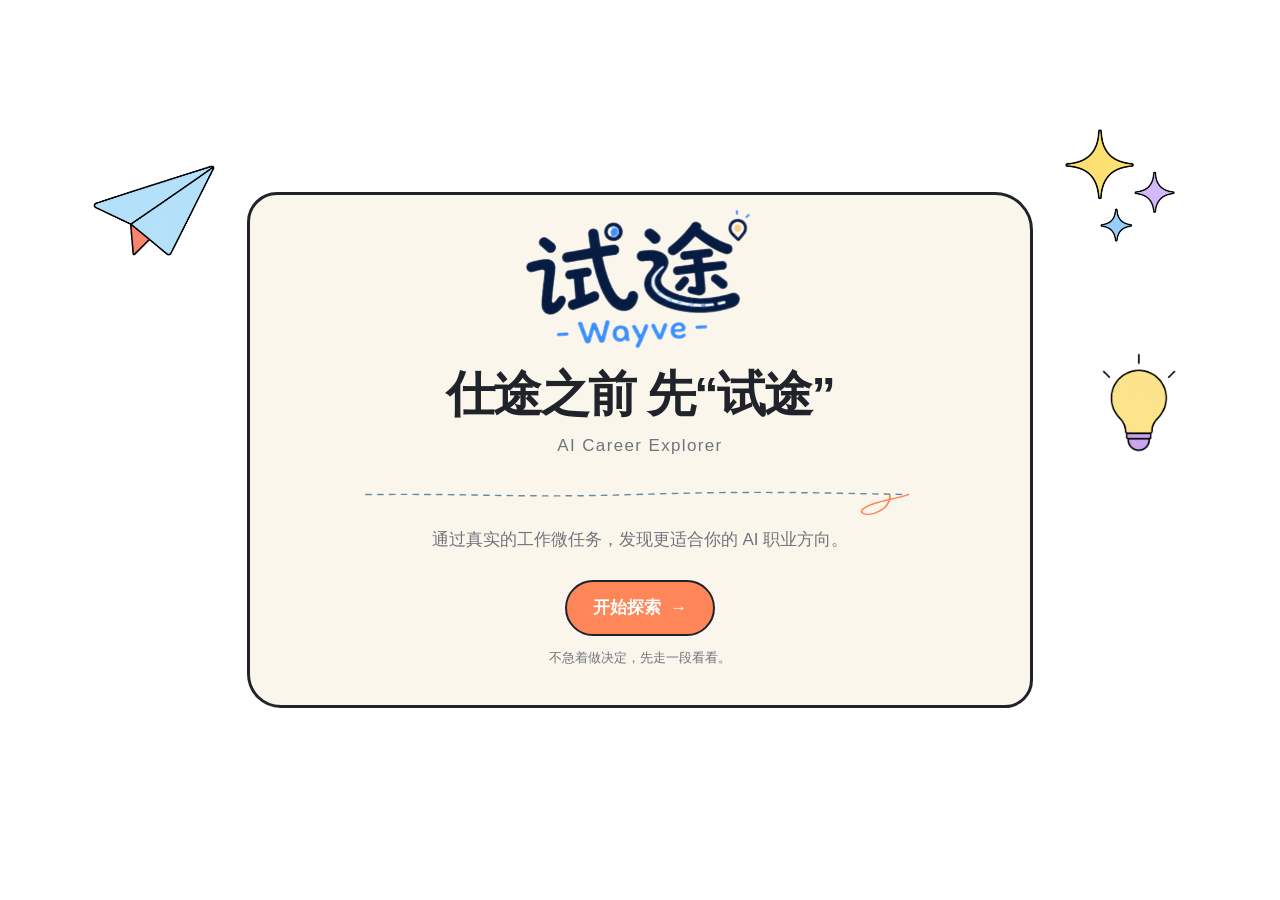
==== front/index.html @ 1517b230 "fix(front): lock homepage hero line structure" ====
<!doctype html>
<html lang="zh-CN">
<head>
  <meta charset="utf-8" />
  <meta name="viewport" content="width=device-width, initial-scale=1" />
  <title>AI 职业方向探索</title>
  <link rel="stylesheet" href="css/styles.css?v=growth-fix2" />
</head>
<body>
  <main class="shell">
    <section class="intro intro-wayve" id="intro" aria-label="开场动画">
      <div class="intro-wayve-plane" aria-hidden="true"><img src="assets/intro-plane-cutout.png" alt="" /></div>
      <div class="intro-wayve-sparkles" aria-hidden="true"><img src="assets/intro-sparkles-cutout.png" alt="" /></div>
      <div class="intro-wayve-bulb" aria-hidden="true"><img src="assets/intro-bulb-cutout.png" alt="" /></div>
      <div class="intro-wayve-inner">
        <div class="intro-wayve-badge"><img src="assets/wayve-logo.png" alt="试途 Wayve" /></div><h1>仕途之前 先“试途”</h1><p class="intro-wayve-en">AI Career Explorer</p>
        <div class="intro-wayve-path" aria-hidden="true"><svg viewBox="0 0 760 90" preserveAspectRatio="none"><path class="intro-wayve-main-path" d="M8 46C170 44 215 52 370 46S590 42 744 46"/><path class="intro-wayve-tail-path" d="M744 46c-24 10-44 11-58 22-12 8-2 16 13 10 16-7 21-21 20-31"/></svg></div>
        <p class="intro-wayve-sub">通过真实的工作微任务，发现更适合你的 AI 职业方向。</p>
        <div class="intro-wayve-actions"><button id="introEnterBtn" type="button">开始探索&nbsp;&nbsp;→</button><p>不急着做决定，先走一段看看。</p></div>
      </div>
      <div class="intro-wayve-route" aria-hidden="true"><svg viewBox="0 0 1600 900" preserveAspectRatio="none"><path d="M800 500c130 0 280-30 310-110 30-80-70-130-195-95-155 40-235 160-295 305-60 150-200 250-380 230"/></svg></div>
    </section>
    <nav class="nav" aria-label="主导航"><button class="brand" data-nav="home" type="button" aria-label="返回首页"><img src="assets/report/brand.png" alt="试途" /></button><div class="links"><button class="active" data-nav="home" type="button">首页</button><button data-nav="roles" type="button">探索</button><button data-nav="growth" type="button">轨迹</button></div><button class="profile-trigger" id="profileBtn" type="button" aria-label="打开个人中心"><img src="assets/profile-avatar.jpg" alt="小途头像" /><span>小途</span></button></nav>

    <section class="screen active" id="home">
      <section class="home-panel warmup-panel" aria-label="职业探索暖场">
        <div class="reference-hero-html">
          <svg class="hero-plane" viewBox="0 0 220 156" aria-hidden="true">
            <path d="M26 119C55 119 37 75 81 77s20-45 62-32" fill="none" stroke="currentColor" stroke-width="2.4" stroke-dasharray="6 8" stroke-linecap="round"/>
            <path d="M130 26 204 5l-45 62-20-27-27-14Z" fill="#b8e2fb" stroke="currentColor" stroke-width="3" stroke-linejoin="round"/>
            <path d="m139 40 20 27 5-39" fill="none" stroke="currentColor" stroke-width="2.4"/>
          </svg>
          <svg class="hero-sparkles" viewBox="0 0 160 120" aria-hidden="true">
            <path d="M42 4c3 22 10 29 32 32-22 3-29 10-32 32-3-22-10-29-32-32 22-3 29-10 32-32Z" fill="#ffd75c" stroke="currentColor" stroke-width="3"/>
            <path d="M111 53c2 14 7 19 21 21-14 2-19 7-21 21-2-14-7-19-21-21 14-2 19-7 21-21Z" fill="#cbb4ff" stroke="currentColor" stroke-width="3"/>
          </svg>
          <div class="hero-doodle cloud-one" aria-hidden="true"></div>
          <div class="hero-doodle cloud-two" aria-hidden="true"></div>

          <div class="landing-head">
            <span class="landing-kicker"><i></i> 用小任务，试一试可能性</span>
            <h1>你最近<br />也在重新思考自己的<span>职业方向</span>吗？</h1>
            <p>有时候我们缺少的不是更多岗位名称，而是一次真正接近工作的体验。</p>
            <button class="landing-cta" data-go="profile1" type="button">开始探索 <b>→</b></button>
            <small>先做几个真实任务，再看哪条路更适合你。</small>
          </div>

          <button class="landing-scroll-cue" id="homeScrollCue" type="button" aria-label="向下浏览下一屏">↓</button>

          <div class="landing-path path-left" aria-hidden="true"></div>
          <div class="landing-path path-right" aria-hidden="true"></div>
          <div class="career-tag tag-a"><i></i> 正在找工作</div>
          <div class="career-tag tag-b"><i></i> 想进入 AI 行业</div>
          <div class="career-tag tag-c"><i></i> 考虑转行，但还没有方向</div>
          <div class="career-tag tag-d"><i></i> 担心自己的技能不够</div>
          <div class="career-tag tag-e"><i></i> 想先真实体验一下工作</div>

          <div class="career-scene" aria-label="职业探索插画">
            <div class="scene-person person-left"><span class="person-head"></span><span class="person-body"></span><span class="person-laptop"></span></div>
            <div class="scene-person person-center"><span class="person-head"></span><span class="person-body"></span><span class="person-paper"></span></div>
            <div class="scene-bot"><span>●</span><i></i><b></b></div>
            <div class="mini-bulb"><i></i><b></b><em></em></div>
            <div class="scene-plant plant-left"><i></i><i></i><i></i></div>
            <div class="scene-plant plant-right"><i></i><i></i><i></i></div>
          </div>
        </div>
      </section>
      <section class="home-panel home-entry-panel" id="homeEntry" aria-label="职业探索入口">
        <div class="hero"><h1>开始探索 AI 时代的职业可能性</h1><p class="subtitle">通过真实的工作微任务，发现更适合你的 AI 职业方向。</p><div class="entry-grid"><article class="card entry-card"><h2>AI 推荐适合你的岗位</h2><p>基于你的背景和兴趣，智能推荐值得优先体验的岗位。</p><button class="btn" data-go="profile1" type="button">获取职位推荐</button></article><article class="card entry-card"><h2>我想自己选择岗位体验</h2><p>从热门 AI 岗位中自由选择，开始任务体验。</p><button class="btn" data-go="roles" type="button">直接体验岗位</button></article></div></div>
      </section>
    </section>

    <section class="screen" id="profile1"><div class="page-top"><button class="back" data-go="home" type="button">← 返回</button><div class="steps">第 1 步 / 共 3 步 <i class="dot on"></i><i class="dot"></i><i class="dot"></i></div></div><div class="form"><h1>告诉我们一点你的背景</h1><p class="subtitle">这些信息将帮助我们更好地为你推荐岗位。</p><div class="field"><label for="profileStatus">当前状态</label><select id="profileStatus"><option value="">请选择</option><option>在校本科生</option><option>在校硕士 / 博士生</option><option>应届毕业生</option><option>工作 1–3 年</option><option>转行中</option></select></div><div class="field"><label for="profileBackground">专业 / 工作背景</label><textarea id="profileBackground" placeholder="简单介绍一下你的专业、工作或转行背景"></textarea></div><div class="form-actions"><button class="btn" data-go="profile2" type="button">下一步</button></div></div></section>
    <section class="screen" id="profile2"><div class="page-top"><button class="back" data-go="profile1" type="button">← 返回</button><div class="steps">第 2 步 / 共 3 步 <i class="dot on"></i><i class="dot on"></i><i class="dot"></i></div></div><div class="form"><h1>你做过哪些事情？</h1><p class="subtitle">选择你积累过的经历，并补充一些说明。</p><div class="field"><span class="field-label">相关经历（可多选）</span><div class="chips selectable" id="experienceChips"><button class="chip" type="button">产品项目</button><button class="chip" type="button">用户研究</button><button class="chip" type="button">设计</button><button class="chip" type="button">内容运营</button><button class="chip" type="button">数据分析</button><button class="chip" type="button">技术开发</button><button class="chip" type="button">市场推广</button><button class="chip" type="button">客户沟通</button></div></div><div class="field"><label for="profileSkills">已掌握技能 / 工具</label><input id="profileSkills" placeholder="例如：Figma、Python、Prompt、用户访谈、Notion" /></div><div class="field"><label for="profileStory">代表性经历（选填）</label><textarea id="profileStory" placeholder="请简单描述这段经历中的角色、目标、你做了什么、有什么成果"></textarea></div><div class="form-actions"><button class="btn" data-go="profile3" type="button">下一步</button></div></div></section>
    <section class="screen" id="profile3"><div class="page-top"><button class="back" data-go="profile2" type="button">← 返回</button><div class="steps">第 3 步 / 共 3 步 <i class="dot on"></i><i class="dot on"></i><i class="dot on"></i></div></div><div class="form"><h1>什么样的工作更吸引你？</h1><p class="subtitle">你的偏好将帮助我们判断推荐的初始方向。</p><div class="field"><span class="field-label">感兴趣的工作内容（可多选）</span><div class="chips selectable" id="interestChips"><button class="chip" type="button">产品设计</button><button class="chip" type="button">用户研究</button><button class="chip" type="button">数据分析</button><button class="chip" type="button">需求分析</button><button class="chip" type="button">项目管理</button><button class="chip" type="button">客户沟通</button><button class="chip" type="button">内容策划</button><button class="chip" type="button">运营增长</button></div></div><div class="field"><span class="field-label">工作偏好（可多选）</span><div class="chips selectable" id="workStyleChips"><button class="chip" type="button">独立思考</button><button class="chip" type="button">团队协作</button><button class="chip" type="button">高频沟通</button><button class="chip" type="button">深度分析</button><button class="chip" type="button">创意发散</button><button class="chip" type="button">落地执行</button></div></div><div class="field"><label for="profileGoal">当前最想解决的职业问题是什么？</label><textarea id="profileGoal" placeholder="例如：我想进入 AI 行业，但不知道自己更适合哪个岗位"></textarea></div><div class="form-actions"><button class="btn" id="submitProfileBtn" type="button">生成我的推荐</button></div></div></section>
    <section class="screen" id="analyze1"><div class="loading"><div class="loading-icon">✦</div><h1>AI 正在整理你的体验信息</h1><p class="subtitle">正在整理值得优先体验的工作方向</p><div class="bar"><span id="analyze1Bar" style="width:0"></span></div><b id="analyze1Pct">0%</b><div class="loading-list"><div class="done">理解你的背景与经历</div><div class="done">分析你的兴趣与偏好</div><div id="analyze1Step3">○ 整理优先体验方向</div></div><button class="btn" id="viewRecommendBtn" style="margin:32px auto 0" type="button" disabled>正在生成结果…</button></div></section>

    <section class="screen" id="recommend"><h1>根据你的背景，整理优先体验方向</h1><p class="subtitle">三条值得优先验证的 AI 工作方向，也可以继续查看其他岗位。</p><div class="recommendations" id="recommendList"></div><button class="center-link" data-action="view-all-roles" type="button">查看其他岗位 →</button></section>
    <section class="screen" id="roles"><div class="roles-heading"><button class="back recommendation-back" id="recommendationBack" data-action="back-to-recommend" type="button" hidden>← 返回我的推荐</button><h1>选择你想体验的岗位</h1><p class="subtitle">五种 AI 职业路径，选择一张卡片开始真实工作微任务。</p></div><div class="roles" id="rolesList"></div></section>

    <section class="screen" id="previewNotice"><div class="form" style="max-width:640px;margin:80px auto 0;text-align:center"><h1 id="previewJobName">岗位预览</h1><p class="subtitle" id="previewJobDesc"></p><p style="margin:24px 0">该岗位微任务仍在完善中，可先浏览岗位介绍或体验已开放岗位。</p><div class="report-actions"><button class="btn ghost" data-go="roles" type="button">返回岗位列表</button></div></div></section>

    <section class="screen" id="choice"><div class="task-top"><div><h3 class="task-job-title">AI产品 · 微任务体验</h3><p class="subtitle">任务 1 / 5 · 选择题</p></div><div class="task-progress">25%<div class="bar"><span style="width:25%"></span></div></div></div><div class="question"><div class="question-dropdown question-dropdown--chat"><div class="question-dropdown__head"><span class="question-dropdown__meta">Mia｜产品负责人  09:30</span><span class="question-dropdown__hint">下滑查看更多</span></div><div class="question-dropdown__body" tabindex="0"><div class="scenario"><b>情境说明</b><br>你正在负责一款 AI 办公产品，近期团队收到了多条用户反馈，请根据这些信息做出判断。</div><h2>基于以上信息，你认为当前最值得优先解决的问题是什么？</h2></div></div><div class="options single-select"><button class="option" type="button">A. 新用户注册流程复杂</button><button class="option" type="button">B. AI 回答不准确</button><button class="option" type="button">C. 文件导入功能不稳定</button><button class="option" type="button">D. 页面加载速度较慢</button></div><p class="question-validation" aria-live="polite"></p><div class="question-nav"><button class="question-arrow" data-qnav="prev" type="button" disabled aria-label="上一题"></button><button class="question-arrow" data-qnav="next" type="button" aria-label="下一题"></button></div></div></section>
    <section class="screen" id="ranking"><div class="task-top"><div><h3 class="task-job-title">AI产品 · 微任务体验</h3><p class="subtitle">任务 2 / 5 · 排序题</p></div><div class="task-progress">50%<div class="bar"><span style="width:50%"></span></div></div></div><div class="question"><div class="question-dropdown"><div class="question-dropdown__head"><span class="question-dropdown__meta">题目说明</span><span class="question-dropdown__hint">下滑查看更多</span></div><div class="question-dropdown__body" tabindex="0"><h2>请按照你认为的优先级重新排序</h2><p class="subtitle">请将卡片拖动到合适的位置，最优先处理的问题放在最上方。</p></div></div><div class="ranking" id="rankingList"><div class="sort-item" draggable="true"><span class="handle">⠿</span><span>用户无法完成注册</span></div><div class="sort-item" draggable="true"><span class="handle">⠿</span><span>AI 回答不准确</span></div><div class="sort-item" draggable="true"><span class="handle">⠿</span><span>文件导入失败率高</span></div><div class="sort-item" draggable="true"><span class="handle">⠿</span><span>页面加载时间过长</span></div></div><p class="drag-tip">⠿ 按住卡片并上下拖动以调整优先级</p><p class="question-validation" aria-live="polite"></p><div class="question-nav"><button class="question-arrow" data-qnav="prev" type="button" aria-label="上一题"></button><button class="question-arrow" data-qnav="next" type="button" aria-label="下一题"></button></div></div></section>
    <section class="screen" id="category"><div class="task-top"><div><h3 class="task-job-title">AI产品 · 微任务体验</h3><p class="subtitle">任务 3 / 5 · 连线匹配题</p></div><div class="task-progress">75%<div class="bar"><span style="width:75%"></span></div></div></div><div class="question"><div class="question-dropdown"><div class="question-dropdown__head"><span class="question-dropdown__meta">题目说明</span><span class="question-dropdown__hint">下滑查看更多</span></div><div class="question-dropdown__body" tabindex="0"><h2>请将以下用户反馈与对应的问题类别连线</h2><p class="subtitle">先点击左侧一条反馈，再点击右侧最匹配的类别。</p></div></div><div class="matching-board" id="matchingBoard"><svg class="match-lines" id="matchLines" aria-hidden="true"></svg><div class="match-column"><h3>用户反馈</h3><button class="match-item source" type="button" data-source="导入文件"><span>不知道如何导入文件</span></button><button class="match-item source" type="button" data-source="速度"><span>感觉输出结果偏慢</span></button><button class="match-item source" type="button" data-source="准确性"><span>AI 回答有时不准确</span></button><button class="match-item source" type="button" data-source="限制"><span>上传文件大小有限制</span></button><button class="match-item source" type="button" data-source="建议"><span>希望增加自动总结</span></button><button class="match-item source" type="button" data-source="记录"><span>打不开聊天记录</span></button></div><div class="match-column"><h3>问题类别</h3><button class="match-item target" type="button" data-target="功能问题">功能问题</button><button class="match-item target" type="button" data-target="体验问题">体验问题</button><button class="match-item target" type="button" data-target="新需求 / 建议">新需求 / 建议</button></div></div><p class="match-tip">已连线的反馈可再次点击，重新选择匹配类别。</p><p class="question-validation" aria-live="polite"></p><div class="question-nav"><button class="question-arrow" data-qnav="prev" type="button" aria-label="上一题"></button><button class="question-arrow" data-qnav="next" type="button" aria-label="下一题"></button></div></div></section>
    <section class="screen" id="evidence"><div class="task-top"><div><h3 class="task-job-title">AI产品 · 微任务体验</h3><p class="subtitle">任务 4 / 5 · 信息分析题</p></div><div class="task-progress">100%<div class="bar"><span style="width:100%"></span></div></div></div><div class="question"><div class="question-dropdown"><div class="question-dropdown__head"><span class="question-dropdown__meta">阅读材料</span><span class="question-dropdown__hint">下滑查看更多</span></div><div class="question-dropdown__body" tabindex="0"><h2>请阅读以下用户访谈记录，选择你认为最值得关注的 3 条信息。</h2><article class="material"><b>访谈记录（节选）</b><ul><li>用户 A：我第一次打开产品时，不知道文件应该从哪里导入……</li><li>用户 B：AI 回答有时很慢，而且我已经上传了文档，它还是继续问我问题……</li><li>用户 C：我最想要的是能够记住历史聊天记录……</li><li>用户 D：整体体验不错，但我比较在意稳定性……</li></ul></article></div></div><div class="evidence-grid"><div><label class="check-option"><input type="checkbox" /> 用户不知道如何导入文件</label><label class="check-option"><input type="checkbox" /> AI 回答有时不准确</label><label class="check-option"><input type="checkbox" /> 用户希望历史记录可被保存</label><label class="check-option"><input type="checkbox" /> 页面加载速度较慢</label><label class="check-option"><input type="checkbox" /> 历史记录不容易找到</label></div></div><p class="question-validation" aria-live="polite"></p><div class="question-nav"><button class="question-arrow" data-qnav="prev" type="button" aria-label="上一题"></button><button class="question-arrow" data-qnav="next" type="button" aria-label="下一题"></button></div></div></section>
    <section class="screen" id="open"><div class="task-top"><div><h3 class="task-job-title">AI产品 · 微任务体验</h3><p class="subtitle">最后一步 · 补充你的思考</p></div><div class="task-progress">100%<div class="bar"><span style="width:100%"></span></div></div></div><div class="question"><div class="question-dropdown"><div class="question-dropdown__head"><span class="question-dropdown__meta">开放题</span><span class="question-dropdown__hint">下滑查看更多</span></div><div class="question-dropdown__body" tabindex="0"><h2>如果你是产品经理，接下来你会采取什么行动？</h2><p class="subtitle">请用 1–3 句话说明你的想法。可以从验证问题、制定方案、优先级调整等角度思考。</p></div></div><textarea id="openAnswer" placeholder="输入你的回答……" maxlength="500"></textarea><p class="question-validation" aria-live="polite"></p><div class="question-nav"><button class="question-arrow" data-qnav="prev" type="button" aria-label="上一题"></button><button class="question-arrow" data-qnav="next" type="button" aria-label="完成并查看报告"></button></div></div></section>
    <section class="screen" id="analyze2"><div class="loading"><div class="loading-icon">✦</div><h1>AI 正在分析你的任务表现</h1><p class="subtitle">正在基于你的回答，评估岗位匹配与能力表现。</p><div class="bar"><span id="analyze2Bar" style="width:0"></span></div><b id="analyze2Pct">0%</b><div class="loading-list"><div class="done">理解你的题目内容</div><div class="done">评估你的判断方式</div><div id="analyze2Step3">○ 生成个性化反馈报告</div></div><button class="btn" id="viewReportBtn" style="margin:32px auto 0" type="button" disabled>正在生成报告…</button></div></section>
    <section class="screen" id="report"><div class="report"><div class="report-header"><div><button class="back" data-go="growth" type="button">← 返回</button><h1 id="reportJobTitle">AI产品 · 职业体验报告</h1></div><button class="btn ghost" type="button">导出报告</button></div><article class="summary"><div class="score">本轮观察摘要<small>基于本次体验</small></div><div><h2>你在用户理解和问题拆解方面表现较突出</h2><p class="subtitle" id="reportSummary">本次 AI 产品情境题中，你在用户理解与问题拆解相关判断上表现较突出；优先级与取舍仍值得通过更多情境继续验证。</p></div></article><div class="report-grid"><section class="section"><h3>六维工作判断观察</h3><div class="radar-wrap"><div class="radar"><svg viewBox="0 0 260 245" aria-label="叠加双雷达图"><g fill="none" stroke="#aaa" stroke-width="1"><polygon points="130,18 235,93 195,215 65,215 25,93"/><polygon points="130,51 202,103 177,186 83,186 58,103"/><polygon points="130,84 170,113 159,157 101,157 90,113"/><line x1="130" y1="18" x2="130" y2="215"/><line x1="25" y1="93" x2="195" y2="215"/><line x1="235" y1="93" x2="65" y2="215"/></g><polygon points="130,30 220,97 180,204 70,204 37,98" fill="rgba(30,30,30,.12)" stroke="#1e1e1e" stroke-width="3"/><polygon points="130,56 190,112 164,177 86,184 70,112" fill="rgba(130,130,130,.18)" stroke="#777" stroke-width="3"/><g font-size="11" fill="#222"><text x="104" y="12">问题拆解</text><text x="215" y="91">用户理解</text><text x="180" y="231">证据判断</text><text x="15" y="231">优先级决策</text><text x="-2" y="91">沟通表达</text></g></svg></div><div class="legend"><span><i></i>岗位要求</span><span><i class="mine"></i>我的情况</span><p>我的情况由个人信息 + 任务表现综合生成</p></div></div></section><section class="section"><h3>你的优势</h3><div class="insight"><b>用户理解较强</b><br>你能从任务中准确识别出用户真正遇到的问题。</div><div class="insight"><b>沟通表达较清晰</b><br>你的回答结构较明确，能够解释判断依据。</div><h3 style="margin-top:22px">值得加强</h3><div class="insight"><b>优先级决策</b><br>在资源有限时的取舍逻辑仍可加强。</div><div class="insight"><b>证据判断</b><br>建议练习基于信息证据做决策。</div></section></div><div class="report-grid"><section class="section"><h3>AI 判断依据</h3><ul class="basis" id="reportBasis"><li>你在排序题中优先选择了解决高频核心问题。</li><li>你能从访谈记录中提取关键用户痛点。</li><li>你的开放回答体现出一定的产品思路，但缺少更明确的优先级标准。</li></ul></section><section class="section"><h3>下一步建议</h3><p id="reportNextStep"><b>继续探索：</b>继续体验其他 AI 岗位，比较你在不同岗位中的表现差异。</p></section></div><div class="report-actions"><button class="btn ghost" data-go="roles" type="button">体验其他岗位</button><button class="btn" data-go="growth" type="button">查看成长轨迹</button></div></div></section>
    <section class="screen" id="growth">
      <article class="growth-page" aria-label="我的职业探索轨迹">
        <header class="growth-hero">
          <div class="growth-title-row">
            <img class="growth-sparkle growth-sparkle--left" src="assets/growth/sparkle-left.svg" alt="" width="24" height="24" />
            <h1>我的职业探索轨迹</h1>
            <img class="growth-sparkle growth-sparkle--right" src="assets/growth/sparkle-right.svg" alt="" width="24" height="24" />
          </div>
          <p class="growth-subtitle">每一步探索，都是通往理想职业的成长印记</p>
        </header>

        <div class="growth-roadmap">
          <div class="growth-roadmap-inner">
            <div class="growth-path" aria-hidden="true">
              <img src="assets/growth/line-primary.png" alt="" />
              <img class="growth-path-secondary" src="assets/growth/line-secondary.png" alt="" />
            </div>

            <article class="growth-milestone">
              <div class="growth-sketch growth-sketch--start">
                <img src="assets/growth/sketch-start.png" alt="起点站插画：背包与指南针" />
              </div>
              <div class="growth-pin"><img src="assets/growth/pin-purple.svg" alt="" width="32" height="32" /></div>
              <div class="growth-card">
                <div class="growth-card-head">
                  <span class="growth-card-icon growth-card-icon--gray"><img src="assets/growth/icon-flag.svg" alt="" width="20" height="20" /></span>
                  <span class="growth-badge growth-badge--gray">初登仕途</span>
                </div>
                <p class="growth-card-meta">2020.09.01 · 起点站</p>
                <h3 class="growth-card-title">清华大学</h3>
                <p class="growth-card-desc">进入清华大学美术学院，开始探索艺术与技术间的融合</p>
              </div>
            </article>

            <article class="growth-milestone">
              <div class="growth-sketch growth-sketch--station1">
                <img src="assets/growth/sketch-station1.png" alt="第一站插画：绘图桌" />
              </div>
              <div class="growth-pin"><img src="assets/growth/pin-green.svg" alt="" width="32" height="32" /></div>
              <div class="growth-card">
                <div class="growth-card-head">
                  <span class="growth-card-icon growth-card-icon--green"><img src="assets/growth/icon-clipboard.svg" alt="" width="20" height="20" /></span>
                  <span class="growth-badge growth-badge--green">本轮体验已完成</span>
                </div>
                <p class="growth-card-meta">第一站 · 已完成</p>
                <h3 class="growth-card-title">AI 产品经理</h3>
                <p class="growth-card-desc">挑战用户需求模型拆解微任务，展现逻辑与产品思维</p>
              </div>
            </article>

            <article class="growth-milestone">
              <div class="growth-sketch growth-sketch--station2">
                <img src="assets/growth/sketch-station2.png" alt="第二站插画：笔记本与咖啡" />
              </div>
              <div class="growth-pin"><img src="assets/growth/pin-yellow.svg" alt="" width="32" height="32" /></div>
              <div class="growth-card">
                <div class="growth-card-head">
                  <span class="growth-card-icon growth-card-icon--yellow"><img src="assets/growth/icon-trending.svg" alt="" width="20" height="20" /></span>
                  <span class="growth-badge growth-badge--yellow">值得继续探索</span>
                </div>
                <p class="growth-card-meta">第二站 · 已完成</p>
                <h3 class="growth-card-title">AI 产品运营</h3>
                <p class="growth-card-desc">分析裂变传播与数据流失微任务，掌握精细化用户策略</p>
              </div>
            </article>

            <article class="growth-milestone">
              <div class="growth-sketch growth-sketch--station3">
                <img src="assets/growth/sketch-station3.png" alt="第三站插画：笔记本电脑" />
              </div>
              <div class="growth-pin"><img src="assets/growth/pin-blue.svg" alt="" width="32" height="32" /></div>
              <div class="growth-card">
                <div class="growth-card-head">
                  <span class="growth-card-icon growth-card-icon--blue"><img src="assets/growth/icon-compass.svg" alt="" width="20" height="20" /></span>
                  <span class="growth-badge growth-badge--blue">继续探索</span>
                </div>
                <p class="growth-card-meta">第三站 · 现在</p>
                <h3 class="growth-card-title">未来规划中</h3>
                <p class="growth-card-desc">发现兴趣锚点，锁定 AI 时代最适合你的独创职业方向</p>
              </div>
            </article>
          </div>
        </div>

        <section class="growth-records">
          <h2>AI 岗位探索记录</h2>
          <p class="growth-records-sub">把好奇心变成下一步行动</p>
          <div class="growth-record-grid" id="growthList"></div>
        </section>
      </article>
    </section>

    <div class="drawer-shade" id="drawerShade"></div><aside class="drawer" id="drawer"><div class="drawer-head"><b>我的</b><button class="close" id="drawerClose" type="button">×</button></div><div class="avatar"><img src="assets/profile-avatar.jpg" alt="小途头像" /></div><h2 style="margin-bottom:2px">探索者</h2><p class="profile-id" id="drawerSessionId">会话加载中…</p><ul class="drawer-menu"><li data-go="roles">我的岗位</li><li data-go="growth">我的报告</li><li>我的收藏</li><li>设置</li><li>帮助与反馈</li><li class="logout">退出登录</li></ul></aside>
  </main>
  <script src="js/app.js?v=growth-fix2"></script>
</body>
</html>
---- front/css/styles.css ----
:root { --ink:#1e1e1e; --muted:#6d6d6d; --line:#bbb; --soft:#f1f1f1; --paper:#fff; --shade:#dedede; }
    * { box-sizing:border-box; }
    html,body { width:100%; height:100%; min-height:100dvh; overflow:hidden; overscroll-behavior:none; }
    body { margin:0; background:#fff; color:var(--ink); font:14px/1.5 Arial,"PingFang SC","Microsoft YaHei",sans-serif; }
    button,input,textarea,select { font:inherit; }
    button { cursor:pointer; color:var(--ink); }
    .shell { width:100vw; height:100vh; height:100dvh; min-height:0; margin:0; background:var(--paper); border:0; position:relative; overflow:hidden; }
    .intro { position:absolute; z-index:30; inset:0; display:grid; place-items:center; background:#fff; text-align:center; cursor:pointer; transition:opacity .45s ease, visibility .45s ease; }
    .intro.hide { opacity:0; visibility:hidden; pointer-events:none; }
    .intro-inner { width:min(680px,80%); }
    .intro-mark { width:104px; height:104px; border:3px solid var(--ink); border-radius:50%; display:grid; place-items:center; margin:0 auto 26px; font-size:25px; font-weight:700; animation:introPulse 1.8s ease-in-out infinite; }
    .intro-line { height:2px; width:100%; background:var(--ink); margin:30px 0 17px; transform-origin:left; animation:introLine .9s ease both; }
    .intro-hint { display:inline-block; margin-top:26px; border:1.5px solid var(--ink); padding:9px 18px; font-size:13px; animation:introPulse 1.8s .5s ease-in-out infinite; }
    @keyframes introPulse { 50% { transform:scale(.92); opacity:.55; } }
    @keyframes introLine { from { transform:scaleX(0); } to { transform:scaleX(1); } }
    .nav { height:76px; border-bottom:2px solid var(--ink); display:flex; align-items:center; justify-content:space-between; padding:0 42px; }
    .brand { display:flex; align-items:center; gap:12px; font-size:18px; font-weight:700; }
    .logo { width:28px; height:28px; border:2px solid; border-radius:7px; display:grid; place-items:center; font-size:11px; }
    .links { display:flex; gap:28px; align-items:center; }
    .links button { background:none; border:0; padding:10px 0; }
    .links button.active { border-bottom:2px solid; font-weight:700; }
    .screen { display:none; height:calc(100vh - 76px); height:calc(100dvh - 76px); min-height:0; overflow-y:auto; overscroll-behavior:contain; padding:58px 90px 76px; }
    .screen.active { display:block; }
    h1,h2,h3,p { margin-top:0; }
    h1 { font-size:34px; line-height:1.25; margin-bottom:12px; }
    h2 { font-size:24px; margin-bottom:8px; }
    h3 { margin-bottom:7px; }
    .subtitle { color:var(--muted); font-size:16px; }
    .btn { border:2px solid var(--ink); background:var(--ink); color:#fff; padding:12px 20px; min-width:130px; font-weight:700; }
    .btn.ghost { background:#fff; color:var(--ink); }
    .btn.small { min-width:auto; padding:8px 13px; font-size:13px; }
    .hero { width:100%; text-align:center; }
    #home { padding:0; scroll-snap-type:y mandatory; scroll-behavior:smooth; }
    #home.active { display:block; }
    .home-panel { min-height:100%; scroll-snap-align:start; scroll-snap-stop:always; position:relative; overflow:hidden; }
    .warmup-panel { display:grid; place-items:center; padding:40px 72px; background:#fff; }
    .warmup-canvas { width:min(1180px,100%); height:min(680px,76vh); min-height:470px; position:relative; display:grid; place-items:center; }
    .warmup-center { width:min(760px,72%); position:relative; z-index:2; text-align:center; }
    .warmup-kicker { display:inline-block; border:1.5px solid var(--ink); padding:7px 12px; margin-bottom:24px; font-size:12px; letter-spacing:.08em; }
    .warmup-center h1 { font-size:clamp(32px,3.3vw,52px); line-height:1.2; margin-bottom:18px; }
    .warmup-center .subtitle { max-width:620px; margin:0 auto; }
    .thought-bubble { position:absolute; z-index:1; display:inline-flex; align-items:center; min-height:48px; padding:11px 19px; border:2px solid var(--ink); border-radius:999px; background:#f2f2f2; font-weight:700; box-shadow:5px 5px 0 #d0d0d0; pointer-events:none; animation:bubbleFloat 4.6s ease-in-out infinite; }
    .thought-bubble::before { content:'○'; margin-right:8px; font-size:12px; }
    .thought-bubble:nth-of-type(1) { left:3%; top:10%; --drift:-5px; }
    .thought-bubble:nth-of-type(2) { right:1%; top:14%; --drift:7px; animation-delay:-1.1s; }
    .thought-bubble:nth-of-type(3) { left:0; top:46%; --drift:6px; animation-delay:-2.6s; }
    .thought-bubble:nth-of-type(4) { right:0; top:48%; --drift:-6px; animation-delay:-.7s; }
    .thought-bubble:nth-of-type(5) { left:9%; bottom:10%; --drift:5px; animation-delay:-3.2s; }
    .thought-bubble:nth-of-type(6) { right:9%; bottom:8%; --drift:-7px; animation-delay:-1.9s; }
    @keyframes bubbleFloat { 0%,100% { transform:translateY(0); } 50% { transform:translateY(var(--drift)); } }
    .warmup-note { position:absolute; bottom:7px; left:50%; transform:translateX(-50%); width:100%; text-align:center; color:var(--muted); font-size:13px; }
    .warmup-note::after { content:'↓'; display:block; color:var(--ink); font-size:22px; margin-top:7px; animation:scrollCue 1.7s ease-in-out infinite; }
    @keyframes scrollCue { 50% { transform:translateY(6px); } }
    .home-entry-panel { display:grid; place-items:center; padding:50px 90px 64px; background:#fafafa; border-top:2px solid var(--ink); }
    .home-entry-panel .hero { max-width:980px; }
    .home-entry-panel .entry-grid { margin-top:clamp(54px,9vh,105px); }
    .entry-grid { display:grid; grid-template-columns:1fr 1fr; gap:22px; max-width:880px; margin:auto; text-align:left; }
    .card { border:2px solid var(--ink); background:#fff; padding:24px; }
    .entry-card { min-height:202px; display:flex; flex-direction:column; align-items:flex-start; }
    .entry-card p { flex:1; color:var(--muted); }
    .page-top { display:flex; justify-content:space-between; align-items:flex-start; margin-bottom:35px; }
    .back { border:0; background:none; padding:4px 0; font-weight:700; }
    .steps { display:flex; align-items:center; gap:8px; color:var(--muted); }
    .dot { height:10px; width:10px; border:1px solid var(--ink); border-radius:50%; }
    .dot.on { background:var(--ink); }
    .form { max-width:740px; margin:35px auto 0; }
    .field { margin:22px 0; }
    label,.field-label { display:block; font-weight:700; margin-bottom:8px; }
    input,textarea,select { width:100%; border:2px solid var(--ink); padding:12px 13px; background:#fff; outline:none; }
    textarea { min-height:106px; resize:vertical; }
    .chips { display:flex; gap:9px; flex-wrap:wrap; }
    .chip { border:1.5px solid var(--ink); background:#fff; padding:8px 12px; }
    .chip.selected { background:var(--ink); color:#fff; }
    .form-actions { display:flex; justify-content:flex-end; margin-top:34px; }
    .loading { min-height:650px; display:grid; place-content:center; text-align:center; }
    .loading-icon { width:72px; height:72px; border:3px solid var(--ink); border-radius:50%; display:grid; place-items:center; margin:auto auto 24px; font-size:28px; }
    .bar { height:14px; width:440px; max-width:75vw; border:2px solid var(--ink); margin:26px auto 9px; background:#fff; }
    .bar > span { display:block; height:100%; background:var(--ink); width:70%; transition:width .25s; }
    .loading-list { display:grid; gap:10px; text-align:left; width:350px; max-width:75vw; margin:28px auto 0; color:var(--muted); }
    .loading-list .done::before { content:'✓'; color:var(--ink); font-weight:bold; display:inline-block; width:23px; }
    #recommend { text-align:center; }
    #recommend > h1 { margin-bottom:7px; }
    .recommendations { min-height:clamp(380px,52vh,500px); max-width:1080px; margin:24px auto 0; display:flex; justify-content:center; align-items:center; padding:28px 48px 44px; overflow:visible; }
    .recommend-card { --r:0deg; --y:0px; position:relative; flex:0 0 clamp(285px,26vw,350px); height:clamp(340px,45vh,420px); margin-left:clamp(-75px,-4vw,-48px); padding:25px 24px 21px; border:2px solid var(--ink); background:#eee; box-shadow:8px 9px 0 rgba(0,0,0,.16); text-align:left; display:flex; flex-direction:column; transform:translateY(var(--y)) rotate(var(--r)); transform-origin:50% 88%; transition:transform .2s ease,box-shadow .2s ease,z-index 0s; }
    .recommend-card:first-child { margin-left:0; --r:-5deg; --y:13px; z-index:1; background:#e0e0e0; }
    .recommend-card:nth-child(2) { --r:0deg; --y:-10px; z-index:3; background:#c9c9c9; }
    .recommend-card:nth-child(3) { --r:5deg; --y:13px; z-index:2; background:#eeeeee; }
    .recommend-card:hover,.recommend-card:focus-within { z-index:8; transform:translateY(calc(var(--y) - 17px)) rotate(0deg); box-shadow:11px 14px 0 rgba(0,0,0,.2); }
    .recommend-meta { display:flex; align-items:center; justify-content:space-between; margin-bottom:18px; }
    .recommend-number { width:38px; height:38px; border:1.5px solid; border-radius:50%; display:grid; place-items:center; font-weight:700; }
    .recommend-label { border:1.5px solid; background:#fff; padding:5px 9px; font-size:12px; font-weight:700; }
    .recommend-card h2 { font-size:clamp(23px,1.8vw,30px); line-height:1.15; border-bottom:2px solid; padding-bottom:14px; margin-bottom:14px; }
    .recommend-card p { color:#4f4f4f; min-height:74px; margin-bottom:14px; }
    .recommend-card .tags { margin-bottom:14px; }
    .recommend-card .btn { width:100%; margin-top:auto; }
    .role-card { border:2px solid var(--ink); padding:20px; min-height:290px; display:flex; flex-direction:column; }
    .rank { display:flex; align-items:center; justify-content:space-between; }
    .rank strong { font-size:34px; }
    .match { border:1.5px solid; padding:4px 7px; font-weight:700; }
    .role-card p { color:var(--muted); flex:1; }
    .tags { display:flex; flex-wrap:wrap; gap:6px; margin-bottom:18px; }
    .tag { padding:4px 7px; border:1px solid #777; color:#555; font-size:12px; }
    .center-link { display:block; background:none; border:0; margin:30px auto 0; border-bottom:1px solid; padding:5px; }
    #roles { text-align:center; }
    #roles > h1 { margin-bottom:6px; }
    .roles { min-height:clamp(340px,50vh,460px); max-width:1180px; margin:24px auto 0; display:flex; align-items:center; justify-content:center; padding:22px 38px 38px; overflow:visible; }
    .fan-card { --r:0deg; --y:0px; position:relative; z-index:1; flex:0 0 clamp(210px,17vw,270px); height:clamp(310px,42vh,390px); margin-left:clamp(-58px,-3vw,-35px); padding:24px 22px 20px; border:2px solid var(--ink); background:#eee; box-shadow:7px 8px 0 rgba(0,0,0,.16); text-align:left; display:flex; flex-direction:column; transform:translateY(var(--y)) rotate(var(--r)); transform-origin:50% 90%; transition:transform .2s ease,box-shadow .2s ease,z-index 0s; }
    .fan-card:first-child { margin-left:0; --r:-7deg; --y:15px; background:#d9d9d9; }
    .fan-card:nth-child(2) { --r:-3deg; --y:4px; background:#f5f5f5; z-index:2; }
    .fan-card:nth-child(3) { --r:2deg; --y:-8px; background:#c9c9c9; z-index:3; }
    .fan-card:nth-child(4) { --r:5deg; --y:5px; background:#ececec; z-index:4; }
    .fan-card:nth-child(5) { --r:8deg; --y:18px; background:#d4d4d4; z-index:5; }
    .fan-card:hover,.fan-card:focus-within { z-index:9; transform:translateY(calc(var(--y) - 18px)) rotate(0deg); box-shadow:10px 14px 0 rgba(0,0,0,.2); }
    .fan-number { width:34px; height:34px; border:1.5px solid; border-radius:50%; display:grid; place-items:center; font-size:12px; font-weight:700; margin-bottom:18px; }
    .fan-card h2 { font-size:clamp(20px,1.5vw,27px); line-height:1.15; padding-bottom:13px; margin-bottom:12px; border-bottom:2px solid; }
    .fan-card p { color:#555; min-height:52px; margin-bottom:10px; }
    .fan-list { list-style:none; padding:0; margin:0 0 14px; font-size:13px; line-height:1.75; }
    .fan-list li::before { content:'＋'; margin-right:5px; font-weight:700; }
    .fan-card .btn { width:100%; margin-top:auto; padding:10px 8px; }
    .task-top { display:flex; justify-content:space-between; align-items:flex-start; border-bottom:2px solid var(--ink); padding-bottom:22px; margin-bottom:26px; }
    .task-top h3 { font-size:18px; }
    .task-progress { width:230px; text-align:center; }
    .task-progress .bar { width:230px; height:10px; margin:7px 0 0 auto; }
    .scenario { background:var(--soft); border:1.5px solid var(--ink); padding:14px; margin:15px 0 28px; }
    .question { max-width:800px; margin:auto; }
    .options { display:grid; gap:10px; margin:30px 0 30px; }
    .option { border:2px solid var(--ink); padding:14px; background:#fff; text-align:left; }
    .option.selected { background:var(--ink); color:white; }
    .task-actions { display:flex; justify-content:flex-end; }
    .ranking { display:grid; gap:9px; max-width:650px; margin:22px 0 30px; }
    .sort-item { display:grid; grid-template-columns:36px 1fr; align-items:center; border:2px solid; min-height:58px; background:#fff; cursor:grab; transition:transform .12s ease, background .12s ease, opacity .12s ease; }
    .sort-item:active { cursor:grabbing; }.sort-item.dragging { opacity:.35; }.sort-item.drag-over { background:var(--soft); transform:translateY(4px); }
    .handle { text-align:center; font-size:19px; color:#666; }
    .drag-tip { color:var(--muted); font-size:13px; margin-top:-10px; }
    .matching-board { display:grid; grid-template-columns:1fr 1fr; gap:150px; position:relative; min-height:360px; margin:25px 0; }
    .match-column { display:grid; align-content:start; gap:13px; z-index:1; }.match-column h3 { margin:0 0 4px; font-size:14px; }
    .match-item { min-height:48px; border:2px solid var(--ink); background:#fff; padding:11px 14px; display:flex; align-items:center; cursor:pointer; transition:background .14s ease,color .14s ease; }
    .match-item.selected { background:var(--ink); color:#fff; }.match-item.connected { background:var(--soft); }.match-item.target { justify-content:space-between; }.match-item.target::after { content:'○'; font-size:19px; }
    .match-lines { position:absolute; z-index:0; inset:36px 0 0; width:100%; height:calc(100% - 36px); pointer-events:none; overflow:visible; }.match-lines line { stroke:var(--ink); stroke-width:2.5; }.match-lines circle { fill:var(--ink); }
    .match-tip { color:var(--muted); font-size:13px; margin-top:-9px; }
    .evidence-grid { display:grid; grid-template-columns:1.1fr .9fr; gap:25px; margin:20px 0 28px; }
    .material { border:2px solid; padding:17px; background:var(--soft); }
    .material li { margin:12px 0; }
    .check-option { display:flex; gap:9px; align-items:flex-start; border:1.5px solid; padding:12px; margin-bottom:9px; }
    .check-option input { width:auto; margin-top:3px; }
    .report { max-width:1040px; margin:auto; }
    .report-header { display:flex; justify-content:space-between; align-items:center; }
    .summary { border:2px solid; display:grid; grid-template-columns:190px 1fr; gap:22px; margin:22px 0; padding:24px; }
    .score { font-size:20px; font-weight:700; text-align:center; border-right:1px solid; padding-right:20px; display:grid; place-content:center; line-height:1.35; }
    .score small { display:block; font-size:13px; font-weight:400; color:var(--muted); margin-top:6px; }
    .report-grid { display:grid; grid-template-columns:1.05fr .95fr; gap:20px; margin:20px 0; }
    .section { border:2px solid; padding:20px; }
    .section h3 { font-size:18px; }
    .radar-wrap { display:grid; grid-template-columns:1fr 160px; align-items:center; gap:8px; }
    .radar { width:260px; height:245px; position:relative; margin:auto; }
    .radar svg { width:100%; height:100%; overflow:visible; }
    .legend { display:grid; gap:9px; font-size:12px; }
    .key { display:flex; align-items:center; gap:7px; }.key i { width:24px; height:9px; display:inline-block; border-top:3px solid #222; }.key i.mine { border-color:#888; }
    .insight { border-left:5px solid var(--ink); padding:10px 12px; background:var(--soft); margin:9px 0; }
    .basis { padding-left:20px; margin:0; }.basis li { margin:9px 0; }
    .report-actions { display:flex; gap:12px; justify-content:center; margin-top:24px; }
    .tabs { display:flex; gap:10px; margin:25px 0 18px; }.tab { border:1.5px solid; background:#fff; padding:8px 15px; }.tab.active { background:#222;color:#fff; }
    .track-list { display:grid; gap:11px; }
    .track-item { display:grid; grid-template-columns:1.1fr 1.2fr .6fr auto; gap:15px; align-items:center; border:2px solid; padding:16px; }
    .status { display:inline-block; padding:3px 7px; border:1px solid; font-size:12px; }.status.completed { background:#222;color:#fff; }
    .trend { margin-top:24px; border:2px solid; padding:20px; }.trend-box { height:190px; position:relative; margin:12px 0 8px; border-left:2px solid;border-bottom:2px solid; background:linear-gradient(#eee 1px,transparent 1px); background-size:100% 47px; }.trend-box svg { position:absolute; inset:0; width:100%; height:100%; overflow:visible; }.ability { display:flex; flex-wrap:wrap; gap:10px; }.ability span { border:1px solid; padding:7px 10px; }
    .drawer-shade { display:none; position:absolute; inset:0; background:rgba(0,0,0,.22); z-index:10; }.drawer-shade.show { display:block; }.drawer { position:absolute; z-index:11; top:0; right:-420px; width:390px; height:100%; background:#fff; border-left:2px solid; padding:32px; transition:right .25s; }.drawer.show { right:0; }.drawer-head { display:flex; justify-content:space-between; }.close { border:0; background:#fff; font-size:24px; }.avatar { width:68px; height:68px; border:2px solid; border-radius:50%; display:grid;place-items:center;margin:30px 0 12px; }.profile-id { color:var(--muted); font-size:12px; }.drawer-menu { list-style:none; margin:32px 0; padding:0; border-top:1px solid; }.drawer-menu li { padding:15px 4px; border-bottom:1px solid; display:flex; justify-content:space-between; }.drawer-menu li::after { content:'›'; font-size:20px; }.drawer-menu .logout { margin-top:16px; border:1px solid; padding:12px; display:block; text-align:center; }
    @media (max-width:850px) { .shell{width:100%;margin:0;box-shadow:none;border:0}.nav{padding:0 20px}.links{gap:12px}.screen{padding:35px 24px}#home{padding:0}.warmup-panel{padding:25px 18px}.warmup-canvas{min-height:520px}.warmup-center{width:88%}.thought-bubble{font-size:12px;padding:8px 11px;min-height:38px}.thought-bubble:nth-of-type(1){left:0;top:4%}.thought-bubble:nth-of-type(2){right:0;top:13%}.thought-bubble:nth-of-type(3){left:0;top:65%}.thought-bubble:nth-of-type(4){right:0;top:72%}.thought-bubble:nth-of-type(5){left:5%;bottom:3%}.thought-bubble:nth-of-type(6){right:4%;bottom:11%}.home-entry-panel{padding:38px 24px}.home-entry-panel .entry-grid{margin-top:36px}.entry-grid,.report-grid,.evidence-grid{grid-template-columns:1fr}.recommendations{min-height:410px;justify-content:flex-start;overflow-x:auto;scroll-snap-type:x mandatory;padding:26px 16px 44px}.recommend-card,.recommend-card:first-child{flex:0 0 82vw;height:370px;margin-left:14px;transform:none;scroll-snap-align:center}.recommend-card:hover,.recommend-card:focus-within{transform:translateY(-8px)}.roles{min-height:390px;justify-content:flex-start;overflow-x:auto;scroll-snap-type:x mandatory;padding:25px 20px 42px}.fan-card,.fan-card:first-child{flex:0 0 78vw;height:350px;margin-left:14px;transform:none;scroll-snap-align:center}.fan-card:hover,.fan-card:focus-within{transform:translateY(-8px)}.task-top{display:block}.task-progress{text-align:left;margin-top:16px}.task-progress .bar{margin-left:0}.matching-board{grid-template-columns:1fr;gap:32px}.match-lines{display:none}.summary{grid-template-columns:1fr}.score{border-right:0;border-bottom:1px solid;padding:0 0 15px}.track-item{grid-template-columns:1fr}.radar-wrap{grid-template-columns:1fr} }
    @media (prefers-reduced-motion:reduce) { .thought-bubble,.warmup-note::after,.intro-mark,.intro-hint,.intro-line { animation:none; } #home { scroll-behavior:auto; } }

    /* Selectively ported Wayve opening animation. Scoped to the intro layer. */
    .intro-wayve { overflow:hidden; cursor:default; color:#20232a; background:#fff; isolation:isolate; }
    .intro-wayve::before { content:""; position:absolute; inset:0; z-index:-2; background:radial-gradient(circle at 1px 1px,rgba(32,35,42,.075) 1px,transparent 1.1px) 0 0/22px 22px; opacity:.48; }
    .intro-wayve::after { content:""; position:absolute; z-index:-1; top:50%; left:50%; width:min(780px,82vw); height:min(510px,62vh); border:3px solid #20232a; border-radius:30px 38px 28px 34px; background:#fbf6eb; transform:translate(-50%,-50%); }
    .intro-wayve-inner { width:min(720px,76vw); position:relative; z-index:2; text-align:center; transform:translateY(-1vh); }
    .intro-wayve-badge { display:grid; place-items:center; width:min(228px,46vw); height:auto; margin:0 auto 18px; border:0; border-radius:0; background:transparent; opacity:0; transform:rotate(-3deg); animation:wayveBadgeDrop .72s cubic-bezier(.2,.8,.22,1.2) .12s forwards; }
    .intro-wayve-badge img { display:block; width:100%; height:auto; }
    .intro-wayve h1 { margin:0; color:#20232a; font-size:clamp(31px,3.8vw,52px); font-weight:800; line-height:1.18; letter-spacing:-.035em; opacity:0; animation:wayveFadeUp .68s ease .55s forwards; }
    .intro-wayve-en { margin:10px 0 0; color:#70747c; font-size:17px; letter-spacing:.08em; opacity:0; animation:wayveFadeUp .62s ease .78s forwards; }
    .intro-wayve-path { width:min(560px,70vw); height:52px; margin:9px auto 0; opacity:0; animation:wayveAppear .2s linear 1.05s forwards; }
    .intro-wayve-path svg { width:100%; height:100%; overflow:visible; }
    .intro-wayve-main-path,.intro-wayve-tail-path { fill:none; stroke-linecap:round; }
    .intro-wayve-main-path { stroke:#6a8aa0; stroke-width:2.5; stroke-dasharray:7 9; stroke-dashoffset:1000; animation:wayveDraw 1.05s cubic-bezier(.4,0,.15,1) 1.06s forwards; }
    .intro-wayve-tail-path { stroke:#ff8659; stroke-width:2.5; stroke-dasharray:240; stroke-dashoffset:240; animation:wayveDrawSmall .8s ease 1.95s forwards; }
    .intro-wayve-sub { margin:7px 0 0; color:#70747c; font-size:17px; opacity:0; animation:wayveFadeUp .62s ease 2.05s forwards; }
    .intro-wayve-actions { margin-top:28px; opacity:0; animation:wayvePop .52s cubic-bezier(.2,.85,.28,1.15) 2.45s forwards; }
    .intro-wayve-actions button { border:2px solid #20232a; border-radius:999px; background:#ff8659; color:#fff; padding:13px 26px; font-size:17px; font-weight:800; }
    .intro-wayve-actions p { margin:12px 0 0; color:#70747c; font-size:13px; }
    .intro-wayve-plane,.intro-wayve-sparkles,.intro-wayve-bulb { position:absolute; z-index:1; opacity:0; pointer-events:none; }
    .intro-wayve-plane img,.intro-wayve-sparkles img,.intro-wayve-bulb img { display:block; width:100%; height:auto; }
    .intro-wayve-plane { top:18%; left:7%; width:128px; animation:wayveFlyIn 1.2s cubic-bezier(.2,.8,.2,1) 1.45s forwards,wayveFloat 3.4s ease-in-out 2.7s infinite; }
    .intro-wayve-sparkles { top:14%; right:8%; width:116px; transform:rotate(8deg); animation:wayveFadeUp .5s ease 1.8s forwards,wayveFloatTwo 4.2s ease-in-out 2.2s infinite; }
    .intro-wayve-bulb { top:39%; right:8%; width:78px; transform:rotate(45deg); animation:wayveFadeUp .56s ease 1.95s forwards,wayveFloat 3.7s ease-in-out 2.55s infinite; }
    .intro-wayve-route { position:absolute; z-index:4; inset:0; pointer-events:none; opacity:0; }
    .intro-wayve-route svg { width:100%; height:100%; }
    .intro-wayve-route path { fill:none; stroke:#ff8659; stroke-width:4; stroke-linecap:round; stroke-dasharray:2400; stroke-dashoffset:2400; }
    .intro-wayve.leaving .intro-wayve-route { opacity:1; }
    .intro-wayve.leaving .intro-wayve-route path { animation:wayveBigRoute .95s cubic-bezier(.4,0,.2,1) forwards; }
    @keyframes wayveBadgeDrop { 0% { opacity:0; transform:translateY(-30px) rotate(-3deg) scale(.86); } 70% { opacity:1; transform:translateY(5px) rotate(-3deg) scale(1.04); } 100% { opacity:1; transform:rotate(-3deg); } }
    @keyframes wayveFadeUp { from { opacity:0; transform:translateY(16px); } to { opacity:1; transform:none; } }
    @keyframes wayveAppear { to { opacity:1; } }
    @keyframes wayveDraw { to { stroke-dashoffset:0; } }
    @keyframes wayveDrawSmall { to { stroke-dashoffset:0; } }
    @keyframes wayvePop { 0% { opacity:0; transform:translateY(12px) scale(.94); } 100% { opacity:1; transform:none; } }
    @keyframes wayveFlyIn { 0% { opacity:0; transform:translate(-40px,30px) rotate(-18deg); } 100% { opacity:1; transform:none; } }
    @keyframes wayveFloat { 50% { transform:translateY(-8px) rotate(2deg); } }
    @keyframes wayveFloatTwo { 50% { transform:translateY(7px); } }
    @keyframes wayveBigRoute { to { stroke-dashoffset:0; } }
    @media (max-width:780px) { .intro-wayve::after { width:90vw; height:535px; }.intro-wayve-inner { width:86vw; }.intro-wayve-path { width:74vw; }.intro-wayve h1 { font-size:38px; }.intro-wayve-plane { top:13%; left:1%; width:92px; }.intro-wayve-sparkles { top:15%; right:2%; width:82px; }.intro-wayve-bulb { top:37%; right:3%; width:58px; } }
    @media (prefers-reduced-motion:reduce) { .intro-wayve * { animation:none !important; opacity:1; }.intro-wayve-main-path,.intro-wayve-tail-path { stroke-dashoffset:0; } }

    /* Doodle paper theme — inspired by the supplied hand-drawn references */
    :root { --ink:#454149; --muted:#746f77; --line:#58535b; --soft:#f5eee4; --paper:#fffaf0; --shade:#e8dfd3; --coral:#ff6240; --yellow:#ffd15a; --mint:#67d6c8; --pink:#f58bb7; --violet:#bd91ef; --blue:#5ebfd7; }
    body { background:#171717; color:var(--ink); font-family:"Kaiti SC","STKaiti","KaiTi","Comic Sans MS",cursive; }
    .shell { background:var(--paper); }
    .shell::before { content:""; position:absolute; z-index:40; top:0; left:0; right:0; height:7px; background:linear-gradient(90deg,var(--coral),var(--yellow),var(--mint),var(--blue),var(--pink),var(--violet)); pointer-events:none; }
    .nav { position:relative; z-index:8; padding-top:5px; background:rgba(255,250,240,.96); border-bottom:2px dashed var(--line); }
    .brand,h1,h2,h3,.btn,.field-label,label { font-family:"Marker Felt","Kaiti SC","STKaiti","KaiTi","Comic Sans MS",cursive; }
    .brand { letter-spacing:.03em; }
    .logo { background:#fff0a8; border-color:var(--line); border-radius:45% 55% 43% 57%; transform:rotate(-4deg); box-shadow:2px 3px 0 #d9cfae; }
    .links button { font-weight:700; color:var(--ink); }
    .links button.active { border-bottom:4px solid var(--yellow); transform:rotate(-1deg); }
    .screen { background-color:var(--paper); background-image:radial-gradient(rgba(69,65,73,.075) 1px,transparent 1.2px); background-size:22px 22px; }
    h1 { color:#403c43; letter-spacing:.015em; }
    .subtitle { color:var(--muted); }
    .btn { background:var(--coral); color:#fff; border:2px solid var(--line); border-radius:5px 11px 6px 9px; box-shadow:5px 6px 0 #4a464e; transform:rotate(-1deg); transition:transform .16s ease,box-shadow .16s ease,filter .16s ease; }
    .btn:hover { transform:translateY(-3px) rotate(0deg); box-shadow:7px 9px 0 #4a464e; filter:saturate(1.08); }
    .btn.ghost { background:#fff8e9; color:var(--ink); }
    .back { color:var(--ink); border-bottom:2px solid var(--yellow); }
    .card,.role-card,.section,.summary,.trend,.track-item { border-color:var(--line); border-radius:8px 13px 7px 11px; box-shadow:5px 6px 0 rgba(69,65,73,.18); }
    .home-entry-panel { background:#fffaf0; border-top:2px dashed var(--line); }
    .home-entry-panel .warmup-kicker,.warmup-kicker { background:#fff2aa; border:0; border-bottom:4px solid var(--yellow); transform:rotate(-1deg); }
    .entry-card { position:relative; overflow:visible; background:#fff8eb; }
    .entry-card:first-child { background:linear-gradient(145deg,#fff7e5 0%,#ffe0d4 100%); transform:rotate(-1deg); }
    .entry-card:last-child { background:linear-gradient(145deg,#f6fff9 0%,#d9f5ef 100%); transform:rotate(1deg); }
    .entry-card::before { content:""; position:absolute; width:76px; height:20px; top:-11px; left:calc(50% - 38px); background:rgba(255,210,90,.72); border:1px solid rgba(120,100,55,.18); transform:rotate(-3deg); }
    .intro { background-color:#fffaf0; background-image:radial-gradient(rgba(69,65,73,.08) 1px,transparent 1.2px); background-size:22px 22px; }
    .intro-mark { background:#fff1a1; border-radius:46% 54% 42% 58%; box-shadow:5px 6px 0 #d9d0bb; }
    .intro-line { height:5px; border-radius:50%; background:linear-gradient(90deg,var(--coral),var(--yellow),var(--mint),var(--pink),var(--violet)); }
    .intro-hint { background:var(--coral); color:#fff; border:2px solid var(--line); box-shadow:4px 5px 0 var(--line); transform:rotate(-2deg); }
    .warmup-panel { background:#fffaf0; }
    .warmup-center h1 { text-shadow:2px 2px 0 #fff,4px 4px 0 rgba(255,209,90,.35); }
    .thought-bubble { border-color:var(--line); background:#fff1a8; box-shadow:4px 5px 0 rgba(69,65,73,.22); }
    .thought-bubble:nth-of-type(2),.thought-bubble:nth-of-type(5) { background:#ccefe8; }
    .thought-bubble:nth-of-type(3),.thought-bubble:nth-of-type(6) { background:#f7c8d9; }
    .thought-bubble:nth-of-type(4) { background:#ded0f5; }
    .form { position:relative; padding:30px; background:#f7f0e7; border:2px solid var(--line); border-radius:10px 16px 8px 14px; box-shadow:7px 8px 0 rgba(69,65,73,.18); }
    .form::before { content:""; position:absolute; width:84px; height:22px; top:-12px; right:36px; background:rgba(255,195,88,.7); transform:rotate(4deg); }
    input,textarea,select { background:#fffaf2; border-color:var(--line); border-radius:4px 8px 5px 7px; }
    input:focus,textarea:focus,select:focus { border-color:var(--coral); box-shadow:0 0 0 3px rgba(255,98,64,.16); }
    .chip,.tag,.tab { background:#fff8ea; border-color:var(--line); border-radius:3px 7px 4px 6px; }
    .chip:nth-child(3n+1),.tag:nth-child(3n+1) { background:#fff1b9; }
    .chip:nth-child(3n+2),.tag:nth-child(3n+2) { background:#d9f3ed; }
    .chip:nth-child(3n),.tag:nth-child(3n) { background:#f5d7e4; }
    .chip.selected,.tab.active { background:var(--coral); color:#fff; box-shadow:3px 4px 0 var(--line); }
    .loading-icon { background:#fff0a1; border-radius:44% 56% 50% 48%; box-shadow:5px 6px 0 #d9cfb6; }
    .bar { background:#fff8ea; border-radius:99px; overflow:hidden; }
    .bar > span { background:linear-gradient(90deg,var(--coral),var(--yellow),var(--mint)); }
    .recommend-card,.fan-card { border-color:var(--line); border-radius:7px 14px 8px 12px; box-shadow:8px 10px 0 rgba(69,65,73,.24); }
    .recommend-card::before,.fan-card::before { content:""; position:absolute; width:68px; height:20px; left:calc(50% - 34px); top:-12px; background:rgba(255,215,90,.76); transform:rotate(-3deg); border:1px solid rgba(100,80,50,.14); }
    .recommend-card:first-child,.fan-card:first-child { background:linear-gradient(145deg,#ffc760,#ff8a62); }
    .recommend-card:nth-child(2),.fan-card:nth-child(2) { background:linear-gradient(145deg,#78ddd1,#5cbfd8); }
    .recommend-card:nth-child(3),.fan-card:nth-child(3) { background:linear-gradient(145deg,#f49ac1,#c49aef); }
    .fan-card:nth-child(4) { background:linear-gradient(145deg,#ffe088,#ffb5a4); }
    .fan-card:nth-child(5) { background:linear-gradient(145deg,#a9ead5,#86c9ed); }
    .recommend-card h2,.fan-card h2 { border-bottom:2px dashed var(--line); }
    .recommend-label { background:#fff8df; border-radius:4px 8px 3px 7px; transform:rotate(2deg); }
    .recommend-number,.fan-number { background:rgba(255,255,255,.72); border-style:dashed; }
    .recommend-card .tag,.fan-card .tag { background:rgba(255,255,255,.68); }
    .fan-list li::before { color:#fff; text-shadow:1px 1px 0 var(--line); }
    .task-top { border-bottom:2px dashed var(--line); }
    .scenario,.material { background:#fff1ad; border-color:var(--line); transform:rotate(-.4deg); box-shadow:4px 5px 0 rgba(69,65,73,.17); }
    .option,.sort-item,.check-option,.match-item { background:#fffaf0; border-color:var(--line); border-radius:4px 9px 5px 7px; box-shadow:3px 4px 0 rgba(69,65,73,.14); }
    .option:hover,.sort-item:hover,.match-item:hover { background:#fff0b5; transform:translateY(-2px); }
    .option.selected,.match-item.selected { background:var(--coral); color:#fff; }
    .option:focus-visible,.check-option:has(input:focus-visible) { outline:3px solid var(--blue); outline-offset:2px; }
    .matching-board { background:rgba(255,255,255,.35); padding:16px; border:2px dashed rgba(69,65,73,.34); }
    .score { background:#fff0ad; border-right:2px dashed var(--line); }
    .section:nth-child(odd),.track-item:nth-child(odd) { background:#fff4df; }
    .section:nth-child(even),.track-item:nth-child(even) { background:#e3f5f0; }
    .insight { background:#fff0b9; border-left-color:var(--coral); transform:rotate(-.25deg); }
    .trend-box { background-color:#fffaf0; background-image:linear-gradient(rgba(69,65,73,.09) 1px,transparent 1px); }
    .ability span { background:#fff0b9; border-radius:4px 8px 5px 7px; }
    .drawer { background:#fff8ea; border-left:2px dashed var(--line); box-shadow:-9px 0 0 rgba(69,65,73,.15); }
    .avatar { background:#f7c8d9; border-radius:46% 54% 48% 52%; }
    .drawer-menu li { border-bottom:1px dashed var(--line); }
    @media (max-width:850px) { .nav { border-bottom-style:dashed; } .form { padding:20px; } .recommend-card,.fan-card { box-shadow:6px 7px 0 rgba(69,65,73,.2); } }

    /* Figma node 8:67 — 职业体验报告 */
    #report.active { height:100vh; height:100dvh; padding:0; }
    #report .report:not(.figma-report) { display:none; }
    .shell:has(#report.active) > .nav { display:none; }
    .figma-report { min-height:100%; max-width:none; background:#fff; color:#1e1e1e; font-family:"PingFang SC","Microsoft YaHei",sans-serif; }
    .figma-report-nav { width:min(1280px,calc(100% - 48px)); height:100px; margin:auto; display:flex; align-items:center; justify-content:space-between; }
    .figma-brand,.figma-user { display:flex; align-items:center; gap:44px; font-size:18px; font-weight:800; }
    .figma-brand img { width:62px; height:38px; object-fit:contain; object-position:left center; }
    .figma-brand span { position:relative; }.figma-brand .active::after { content:""; position:absolute; height:4px; border-radius:99px; background:#aac393; left:50%; bottom:-12px; transform:translateX(-50%); width:30px; }
    .figma-user { gap:12px; font-size:16px; }.figma-user img { width:46px; height:46px; border-radius:50%; }
    .figma-report-body { width:min(1280px,calc(100% - 48px)); margin:auto; padding:14px 0 72px; }
    .figma-hero { min-height:530px; display:grid; grid-template-columns:.88fr 1.12fr; align-items:center; gap:36px; }.figma-copy { padding:0 14px 0 18px; }.figma-report-return { display:flex; align-items:center; gap:18px; color:#aac393; font-size:16px; margin-bottom:25px; }
    .figma-back { border:0; background:transparent; color:#111; font:400 42px/1 Arial; padding:0; }.figma-eyebrow { margin:0; font-size:19px; }.figma-copy h1 { color:#aac393; font-size:clamp(46px,5.25vw,72px); letter-spacing:-.06em; margin:0 0 12px; }
    .figma-potential { display:inline-flex; gap:6px; align-items:center; padding:3px 10px; border-radius:99px; background:#e7f2dc; color:#779d56; font-size:13px; }.figma-potential b { background:#fff; border-radius:99px; padding:1px 9px; font-weight:600; }.figma-copy > p:last-child { max-width:440px; color:#494949; font-size:16px; line-height:1.9; margin-top:22px; }
    .figma-hero-art { display:block; width:100%; max-height:520px; object-fit:contain; object-position:center; }.figma-evidence-panel { min-height:420px; background:#f8fff2; border-radius:30px; padding:38px 60px; display:grid; grid-template-columns:.78fr 1.22fr; gap:50px; }
    .figma-evidence-panel h2 { color:#779d56; font-size:32px; margin:0; }.figma-evidence-copy h3 { color:#56703f; font-size:27px; margin:28px 0 14px; }.figma-evidence-copy ul { color:#39571f; padding-left:25px; font-size:18px; line-height:2; }.figma-notice { color:#56703f; font-size:14px; }
    .figma-advice { padding:74px 0 12px; }.figma-advice > h2 { text-align:center; font-size:30px; margin-bottom:32px; }.figma-advice-grid { display:grid; grid-template-columns:repeat(4,1fr); gap:26px; }.figma-advice-card { min-height:420px; border-radius:22px; padding:30px 28px 18px; display:flex; flex-direction:column; overflow:hidden; }.figma-advice-card span { align-self:center; font-size:13px; padding:4px 12px; border-radius:20px; }.figma-advice-card h3 { text-align:center; font-size:24px; margin:28px 0 14px; }.figma-advice-card p { font-size:16px; line-height:1.75; min-height:84px; }.figma-advice-card img { width:76%; aspect-ratio:1/0.76; object-fit:cover; object-position:center; border-radius:9px; margin:auto auto 0; mix-blend-mode:multiply; }
    .figma-advice-card.coral { background:#fff4f4; }.figma-advice-card.coral span { background:#ffe2e2; color:#f05153; }.figma-advice-card.yellow { background:#fffee4; }.figma-advice-card.yellow span { background:#fffab2; color:#f5a949; }.figma-advice-card.blue { background:#ebfdff; }.figma-advice-card.blue span { background:#bfedff; color:#57b4fb; }.figma-advice-card.green { background:#f8fff2; }.figma-advice-card.green span { background:#d9f9e1; color:#66a95f; }
    .figma-report-actions { display:flex; justify-content:center; gap:16px; padding-top:46px; }.figma-report-actions button { padding:13px 24px; border-radius:99px; font-weight:700; }.figma-secondary { background:#fff; border:1px solid #aac393; color:#779d56; }.figma-primary { background:#aac393; border:1px solid #aac393; color:#fff; }
    @media (max-width:850px) { .figma-report-nav,.figma-report-body { width:min(100% - 32px,1280px); }.figma-report-nav { height:70px; }.figma-brand { gap:20px; font-size:14px; }.figma-brand img { width:44px; }.figma-user b,.figma-brand span:nth-of-type(3) { display:none; }.figma-user img { width:34px; height:34px; }.figma-hero { grid-template-columns:1fr; gap:8px; min-height:0; padding-top:20px; }.figma-copy { padding:0 4px; }.figma-copy h1 { font-size:48px; }.figma-hero-art { max-height:310px; }.figma-evidence-panel { grid-template-columns:1fr; gap:6px; padding:26px 24px; min-height:0; }.figma-evidence-panel h2 { font-size:25px; }.figma-evidence-copy h3 { margin-top:14px; font-size:22px; }.figma-evidence-copy ul { font-size:15px; line-height:1.8; }.figma-advice { padding-top:48px; }.figma-advice > h2 { font-size:23px; }.figma-advice-grid { grid-template-columns:1fr 1fr; gap:12px; }.figma-advice-card { min-height:330px; padding:20px 14px 12px; border-radius:15px; }.figma-advice-card h3 { font-size:17px; margin:16px 0 8px; }.figma-advice-card p { font-size:13px; min-height:95px; }.figma-advice-card img { width:92%; }.figma-report-actions { padding-top:28px; } }

    /* Homepage refresh — white paper, hand-drawn career map */
    .intro { background:#fff; }
    .intro::before { content:""; position:absolute; inset:22px; border:2px dashed rgba(88,83,91,.38); border-radius:22px; pointer-events:none; }
    .intro-inner { width:min(1120px,88%); display:grid; grid-template-columns:1.02fr .98fr; align-items:center; gap:54px; text-align:left; }
    .intro-copy { position:relative; z-index:1; }
    .intro-mark { width:max-content; height:auto; min-height:0; display:inline-flex; align-items:center; gap:8px; margin:0 0 25px; padding:8px 13px; font-size:12px; letter-spacing:.1em; border:0; border-radius:0; box-shadow:none; animation:none; }
    .intro-mark b { display:grid; place-items:center; width:25px; height:25px; border:2px solid var(--line); border-radius:50% 45% 55% 44%; background:#fff0a1; font-size:10px; }
    .intro h1,.warmup-center h1 { line-height:1.13; letter-spacing:-.04em; }
    .intro h1 { max-width:600px; margin:0 0 18px; font-size:clamp(41px,4.4vw,68px); }
    .intro h1 em,.warmup-center h1 strong { color:var(--coral); font-style:normal; position:relative; font-weight:inherit; }
    .intro h1 em::after,.warmup-center h1 strong::after { content:""; position:absolute; z-index:-1; left:-5px; right:-4px; bottom:5px; height:13px; background:#ffe99f; transform:rotate(-2deg); }
    .intro .subtitle,.warmup-center .subtitle { max-width:480px; margin:0; font-family:Arial,"PingFang SC",sans-serif; font-size:16px; line-height:1.8; }
    .intro-actions,.warmup-actions { display:flex; align-items:center; gap:22px; margin-top:32px; }
    .intro-hint { margin:0; padding:13px 22px; font-size:15px; font-weight:700; animation:none; }
    .intro-note,.warmup-actions small { color:var(--muted); font-family:Arial,"PingFang SC",sans-serif; font-size:12px; }.intro-line { display:none; }
    .intro-scene,.hero-sketch { position:relative; min-height:430px; }.intro-scene svg,.hero-sketch svg { width:100%; height:100%; overflow:visible; }
    .scene-sticker,.mini-role { position:absolute; z-index:2; display:flex; gap:7px; align-items:center; padding:9px 12px; background:#fff; border:2px solid var(--line); border-radius:9px 13px 8px 11px; box-shadow:4px 5px 0 rgba(69,65,73,.2); font-size:13px; font-weight:700; }
    .scene-sticker.one { top:10px; right:-18px; transform:rotate(6deg); }.scene-sticker.two { bottom:25px; left:-18px; transform:rotate(-6deg); background:#dff5ee; }
    .scene-sticker i,.mini-role b,.home-strip i,.warmup-note span { display:grid; place-items:center; width:24px; height:24px; border:1.5px solid var(--line); border-radius:50%; background:#fff0a1; font-style:normal; }
    #home { scroll-snap-type:none; background:#fff; }.warmup-panel { display:block; padding:0; background:#fff; }.warmup-canvas { width:min(1220px,100%); height:auto; min-height:0; margin:0 auto; padding:clamp(48px,7vh,78px) clamp(28px,6vw,80px) 38px; display:grid; grid-template-columns:1.1fr .9fr; align-items:center; gap:55px; }.warmup-center { width:auto; position:static; z-index:auto; text-align:left; }.warmup-center h1 { max-width:610px; margin:0 0 18px; font-size:clamp(39px,4.1vw,64px); }.warmup-kicker { display:inline-flex; align-items:center; gap:8px; margin-bottom:22px; font-family:Arial,"PingFang SC",sans-serif; font-weight:700; }.warmup-kicker::before { content:"✦"; color:var(--coral); }.thought-bubble { display:none; }.warmup-note { position:static; transform:none; display:flex; gap:8px; align-items:center; margin-top:44px; color:var(--ink); font-family:Arial,"PingFang SC",sans-serif; font-size:13px; }.warmup-note::after { display:none; }
    .mini-role { font-family:Arial,"PingFang SC",sans-serif; font-size:12px; }.mini-role.product { left:-16px; top:36px; transform:rotate(-5deg); background:#fff1b9; }.mini-role.data { right:-12px; top:140px; transform:rotate(5deg); background:#d9f3ed; }.mini-role.content { left:4px; bottom:12px; transform:rotate(4deg); background:#f5d7e4; }.mini-role.data b { background:#86dfd1; }.mini-role.content b { background:#f3aac9; }
    .home-strip { width:min(1060px,calc(100% - 56px)); margin:0 auto 42px; display:grid; grid-template-columns:repeat(3,1fr); gap:15px; padding:17px 21px; border:2px dashed rgba(88,83,91,.42); border-radius:16px; background:#fffdf9; }.home-strip div { display:flex; align-items:center; gap:11px; font-family:Arial,"PingFang SC",sans-serif; font-size:13px; }.home-strip i { flex:0 0 auto; width:31px; height:31px; font-family:"Kaiti SC",cursive; font-weight:700; }.home-entry-panel { min-height:auto; display:block; padding:50px 30px 66px; border-top:2px dashed rgba(88,83,91,.45); background:#fff; }.home-entry-panel .hero { max-width:1060px; margin:auto; text-align:left; }.home-entry-panel h2 { font-size:clamp(28px,3vw,40px); margin:0; }.home-entry-panel .entry-grid { margin-top:30px; max-width:none; grid-template-columns:1fr 1fr; gap:24px; }.entry-card { min-height:230px; padding:26px 28px; }.entry-card h2 { font-size:23px; margin-bottom:10px; }.entry-card .btn { margin-top:18px; }
    @media (max-width:850px) { .nav { height:64px; padding:0 14px; }.screen { height:calc(100vh - 64px); height:calc(100dvh - 64px); }.brand { flex-shrink:0; gap:7px; font-size:14px; white-space:nowrap; }.logo { width:24px; height:24px; }.links { gap:10px; flex-shrink:1; }.links button { padding:7px 0; font-size:12px; white-space:nowrap; }.intro::before { inset:12px; }.intro-inner,.warmup-canvas { grid-template-columns:1fr; gap:18px; }.intro-inner { padding:55px 0 30px; text-align:center; }.intro-copy { display:flex; flex-direction:column; align-items:center; }.intro h1 { font-size:42px; }.intro-actions { justify-content:center; }.intro-scene { min-height:280px; max-width:400px; width:100%; margin:auto; }.scene-sticker.one { right:0; }.scene-sticker.two { left:0; }.warmup-canvas { padding:46px 24px 30px; }.warmup-center { text-align:center; }.warmup-center h1 { max-width:345px; margin-left:auto; margin-right:auto; font-size:35px; line-height:1.18; }.warmup-actions { justify-content:center; flex-wrap:wrap; }.hero-sketch { min-height:300px; max-width:410px; width:100%; margin:auto; }.mini-role { font-size:11px; padding:7px 9px; }.mini-role.product { left:0; top:12px; }.mini-role.data { right:0; top:95px; }.mini-role.content { left:0; bottom:-8px; }.warmup-note { justify-content:center; margin-top:22px; }.home-strip { grid-template-columns:1fr; gap:12px; margin-bottom:30px; }.home-entry-panel { padding:42px 24px 56px; }.home-entry-panel .hero { text-align:center; }.home-entry-panel .entry-grid { grid-template-columns:1fr; }.entry-card { text-align:left; } }

    /* Keep the original homepage composition; switch paper from cream to white. */
    :root { --paper:#fff; }
    .nav { background:rgba(255,255,255,.96); }
    .intro { background-color:#fff; text-align:center; }
    .intro::before { display:none; }
    .intro-inner { width:min(680px,80%); display:block; text-align:center; }
    .intro-mark { width:104px; height:104px; min-height:104px; display:grid; margin:0 auto 26px; padding:0; font-size:25px; letter-spacing:0; border:3px solid var(--ink); border-radius:46% 54% 42% 58%; box-shadow:5px 6px 0 #d9d0bb; animation:introPulse 1.8s ease-in-out infinite; }
    .intro h1 { max-width:none; margin:0 0 12px; font-size:34px; line-height:1.25; letter-spacing:.015em; }
    .intro .subtitle { max-width:none; margin-top:0; font-family:inherit; font-size:16px; line-height:1.5; }
    .intro-line { display:block; }
    .intro-hint { margin-top:26px; padding:9px 18px; font-size:13px; animation:introPulse 1.8s .5s ease-in-out infinite; }
    #home { scroll-snap-type:y; background:transparent; }
    .warmup-panel { display:grid; place-items:center; padding:40px 72px; background:#fff; }
    .warmup-canvas { width:min(1180px,100%); height:min(680px,76vh); min-height:470px; margin:0; padding:0; position:relative; display:grid; grid-template-columns:none; align-items:normal; gap:0; place-items:center; }
    .warmup-center { width:min(760px,72%); position:relative; z-index:2; text-align:center; }
    .warmup-center h1 { max-width:none; margin:0 0 18px; font-size:clamp(32px,3.3vw,52px); line-height:1.2; letter-spacing:normal; }
    .warmup-center .subtitle { max-width:620px; margin:0 auto; font-family:inherit; font-size:16px; line-height:1.5; }
    .warmup-kicker { display:inline-block; margin-bottom:24px; font-family:inherit; font-weight:inherit; }
    .warmup-kicker::before { content:none; }
    .thought-bubble { display:inline-flex; }
    .warmup-note { position:absolute; bottom:7px; left:50%; transform:translateX(-50%); display:block; width:100%; margin-top:0; text-align:center; color:var(--muted); font-family:inherit; font-size:13px; }
    .warmup-note::after { content:'↓'; display:block; }
    .home-entry-panel { min-height:100%; display:grid; place-items:center; padding:50px 90px 64px; background:#fff; border-top:2px dashed var(--line); }
    .home-entry-panel .hero { max-width:980px; margin:0; text-align:center; }
    .home-entry-panel .entry-grid { max-width:880px; margin:clamp(54px,9vh,105px) auto 0; grid-template-columns:1fr 1fr; gap:22px; }
    .entry-card { min-height:202px; padding:24px; text-align:left; }
    .entry-card h2 { font-size:24px; margin-bottom:8px; }
    .entry-card .btn { margin-top:0; }
    @media (max-width:850px) { .nav { height:76px; padding:0 20px; }.links { gap:12px; }.links button { padding:10px 0; font-size:inherit; white-space:normal; }.screen { height:calc(100vh - 76px); height:calc(100dvh - 76px); padding:35px 24px; }.warmup-panel { padding:25px 18px; }.warmup-canvas { min-height:520px; height:min(680px,76vh); padding:0; display:grid; }.warmup-center { width:88%; text-align:center; }.warmup-center h1 { max-width:none; margin-left:0; margin-right:0; font-size:clamp(32px,3.3vw,52px); line-height:1.2; }.thought-bubble { display:inline-flex; }.home-entry-panel { padding:38px 24px; }.home-entry-panel .entry-grid { margin-top:36px; grid-template-columns:1fr; }.home-entry-panel .hero { text-align:center; } }

    /* Global type and surface cleanup */
    body, body * { font-family:"PingFang SC","PingFang TC",-apple-system,BlinkMacSystemFont,"Helvetica Neue",Arial,sans-serif !important; }
    *, *::before, *::after { box-shadow:none !important; }
    .bar > span { transition:width .18s ease; }
    .btn:disabled { cursor:wait; opacity:.68; filter:saturate(.72); transform:rotate(-1deg); }
    .entry-card:first-child { background:#ffe7d8; }
    .entry-card:last-child { background:#ddf4ef; }
    .fan-card:first-child { background:#ffe1a6; }
    .fan-card:nth-child(2) { background:#c9ece7; }
    .fan-card:nth-child(3) { background:#efd3e5; }
    .fan-card:nth-child(4) { background:#ffe5bf; }
    .fan-card:nth-child(5) { background:#d2ece8; }
    /* Softer solid stationery palette for recommended roles */
    .recommend-card:first-child { background:#ffe8c7; }
    .recommend-card:nth-child(2) { background:#d9f0ed; }
    .recommend-card:nth-child(3) { background:#ebddf2; }
    .recommend-card .tag { background:#fffdf8; }
    .recommend-card .btn { background:#f58c72; }

    /* Shared Wayve-style navigation */
    .shell::before { display:none; }
    .nav { height:96px; padding:0 clamp(28px,6vw,120px); gap:64px; justify-content:flex-start; background:#fff !important; border:0; }
    .nav .brand { display:flex; flex:0 0 auto; align-items:center; padding:0; border:0; background:transparent; transform:none; box-shadow:none; }
    .nav .brand img { width:90px; height:50px; object-fit:contain; object-position:left center; }
    .nav .links { gap:58px; }
    .nav .links button { position:relative; padding:12px 0; border:0; background:transparent; color:#171717; font-size:20px; font-weight:700; }
    .nav .links button.active { border:0; transform:none; }
    .nav .links button.active::after { content:""; position:absolute; left:50%; bottom:-5px; width:34px; height:5px; border-radius:99px; background:#aac393; transform:translateX(-50%); }
    .nav .links button[data-nav="home"].active::after { background:#aac393; }
    .nav .links button[data-nav="roles"].active::after { background:#ed9ab8; }
    .nav .links button[data-nav="growth"].active::after { background:#aac393; }
    .figma-report-return { transform:translateY(-24px); margin-bottom:1px; }
    .profile-trigger img,.figma-user img { border-radius:47% 53% 45% 55% / 52% 45% 55% 48%; object-fit:cover; object-position:center 30%; }
    .avatar { overflow:hidden; padding:0; background:#f7c8d9; border-radius:47% 53% 45% 55% / 52% 45% 55% 48%; }
    .avatar img { display:block; width:100%; height:100%; object-fit:cover; object-position:center 30%; }
    .warmup-panel { padding:0; background:#fff; }
    .reference-hero { position:relative; width:100%; height:100%; overflow:hidden; background:#fff; }
    .reference-hero img { position:absolute; inset:0; width:100%; height:100%; object-fit:cover; object-position:center 52%; transform:scale(1.1); transform-origin:center top; }
    .reference-hero::after { content:""; position:absolute; z-index:1; top:0; left:0; right:0; height:76px; background:#fff; }
    .reference-hero-cta { position:absolute; z-index:2; top:39%; left:50%; width:250px; height:72px; transform:translateX(-50%); border:0; background:transparent; color:transparent; cursor:pointer; }
    .reference-hero-cta:focus-visible { outline:3px solid #ff7d2e; outline-offset:4px; border-radius:999px; }
    @media (max-width:700px) { .reference-hero img { transform:scale(1.24); object-position:center 52%; }.reference-hero::after { height:54px; }.reference-hero-cta { top:37%; width:180px; height:52px; } }

    /* Editable HTML recreation of the home hero — line-art workspace style */
    .reference-hero-html { --hero-ink:#20232a; --hero-paper:#fffdfa; --hero-cream:#fbf5e8; --hero-lavender:#eae5ff; --hero-blue:#b8e2fb; --hero-yellow:#ffe497; --hero-coral:#ff8659; --hero-mint:#d8f1e8; position:relative; isolation:isolate; width:100%; height:100%; min-height:640px; overflow:hidden; color:var(--hero-ink); background:var(--hero-paper); font-family:"PingFang SC","Microsoft YaHei",sans-serif; }
    .reference-hero-html::before { content:""; position:absolute; inset:0; z-index:-2; background:radial-gradient(circle at 1px 1px,rgba(32,35,42,.075) 1px,transparent 1.1px) 0 0/22px 22px; opacity:.5; }
    .reference-hero-html::after { content:""; position:absolute; z-index:-1; top:44%; left:50%; width:82%; height:34%; transform:translateX(-50%); border-radius:50%; background:radial-gradient(ellipse,rgba(255,228,151,.21),transparent 67%); }
    .landing-head { position:absolute; z-index:3; top:8%; left:50%; width:min(850px,58vw); transform:translateX(-50%); text-align:center; }
    .landing-kicker { display:inline-flex; align-items:center; gap:8px; padding:7px 12px; border:2px solid var(--hero-ink); border-radius:999px; background:#fff; font-size:12px; font-weight:800; box-shadow:3px 3px 0 rgba(32,35,42,.18); }
    .landing-kicker i { width:10px; height:10px; border:2px solid var(--hero-ink); border-radius:50%; background:var(--hero-coral); }
    .landing-head h1 { max-width:760px; margin:17px auto 13px; color:var(--hero-ink); font-family:"PingFang SC","Microsoft YaHei",sans-serif; font-size:clamp(34px,3.65vw,65px); font-weight:900; line-height:1.12; letter-spacing:-.065em; }
    .landing-head h1 span { position:relative; z-index:0; white-space:nowrap; }
    .landing-head h1 span::after { content:""; position:absolute; z-index:-1; right:-4px; bottom:5px; left:-5px; height:14px; border-radius:9px; background:var(--hero-yellow); transform:rotate(-1.5deg); }
    .landing-head > p { margin:0 auto; max-width:650px; color:#676b74; font-size:clamp(13px,1.05vw,17px); }
    .landing-cta { display:inline-flex; align-items:center; justify-content:center; gap:18px; min-width:210px; margin-top:23px; padding:14px 23px; border:2px solid var(--hero-ink); border-radius:999px; background:var(--hero-coral); box-shadow:5px 5px 0 var(--hero-ink); color:#fff; font-family:"PingFang SC","Microsoft YaHei",sans-serif; font-size:20px; font-weight:900; cursor:pointer; transition:transform .18s ease,box-shadow .18s ease; }
    .landing-cta:hover { transform:translate(-2px,-3px); box-shadow:8px 8px 0 var(--hero-ink); }
    .landing-cta b { font-size:25px; line-height:.8; }
    .landing-head small { display:block; margin-top:14px; color:#777b84; font-size:13px; }
    .landing-scroll-cue { position:absolute; z-index:4; left:50%; bottom:42px; width:48px; height:48px; padding:0; transform:translateX(-50%); border:2px solid var(--hero-ink); border-radius:50%; background:#fff; color:var(--hero-ink); font-size:30px; font-weight:700; line-height:42px; cursor:pointer; animation:landingScrollCue 1.7s ease-in-out infinite; }
    @keyframes landingScrollCue { 0%,100% { transform:translateX(-50%) translateY(0); } 50% { transform:translateX(-50%) translateY(6px); } }
    .hero-plane,.hero-sparkles { position:absolute; z-index:1; color:var(--hero-ink); }
    .hero-plane { top:14%; left:4%; width:clamp(130px,13vw,220px); transform:rotate(-6deg); }
    .hero-sparkles { top:43%; left:52%; width:clamp(76px,9vw,130px); transform:rotate(8deg); }
    .hero-doodle { position:absolute; z-index:1; width:56px; height:20px; border:2px solid var(--hero-ink); border-top:0; border-radius:0 0 70px 70px; }
    .hero-doodle::before,.hero-doodle::after { content:""; position:absolute; bottom:-2px; width:25px; height:19px; border:2px solid var(--hero-ink); border-bottom:0; border-radius:50% 50% 0 0; background:var(--hero-paper); }
    .hero-doodle::before { left:5px; }.hero-doodle::after { right:5px; }
    .cloud-one { top:41%; left:16%; }.cloud-two { top:46%; right:8%; transform:scale(.8); }
    .landing-path { position:absolute; z-index:0; border:2px dashed #8b9ba6; border-left:0; border-bottom:0; border-radius:0 75% 0 0; opacity:.8; }
    .path-left { left:10%; bottom:19%; width:32%; height:19%; transform:rotate(8deg); }
    .path-right { right:13%; bottom:19%; width:27%; height:23%; transform:rotate(-15deg); }
    .career-tag { position:absolute; z-index:2; display:flex; align-items:center; gap:10px; min-width:150px; max-width:220px; padding:12px 15px; border:2px solid var(--hero-ink); border-radius:14px 17px 13px 16px; box-shadow:4px 5px 0 rgba(32,35,42,.16); font-size:14px; font-weight:800; line-height:1.4; }
    .career-tag i { flex:0 0 auto; width:13px; height:13px; border:2px solid var(--hero-ink); border-radius:50%; background:white; }
    .tag-a { top:43%; left:9%; background:var(--hero-yellow); transform:rotate(-1deg); }.tag-b { top:36%; right:11%; background:var(--hero-mint); transform:rotate(1.5deg); }.tag-c { left:3%; bottom:21%; background:#ffd5d9; transform:rotate(1.5deg); }.tag-d { left:33%; bottom:13%; background:#d8f1e8; transform:rotate(-1deg); }.tag-e { right:10%; bottom:7%; background:#ffd5d9; transform:rotate(-1.4deg); }
    .career-scene { position:absolute; z-index:2; left:50%; bottom:3.5%; width:min(880px,76vw); height:37%; transform:translateX(-50%); pointer-events:none; }
    .scene-person { position:absolute; bottom:9%; width:130px; height:190px; }
    .person-left { left:3%; }.person-center { left:43%; transform:scale(.9); transform-origin:bottom center; }
    .person-head { position:absolute; top:8px; left:42px; width:44px; height:44px; border:3px solid var(--hero-ink); border-radius:50% 49% 48% 52%; background:#fff6e8; }
    .person-head::before { content:""; position:absolute; top:-7px; left:-3px; width:42px; height:24px; border:3px solid var(--hero-ink); border-right:0; border-bottom:0; border-radius:50% 50% 0 0; background:#252831; }
    .person-body { position:absolute; top:49px; left:27px; width:74px; height:105px; border:3px solid var(--hero-ink); border-radius:36px 36px 17px 17px; background:var(--hero-lavender); transform:rotate(-4deg); }
    .person-body::before,.person-body::after { content:""; position:absolute; top:84px; width:12px; height:58px; border:3px solid var(--hero-ink); border-top:0; background:#fff6e8; }
    .person-body::before { left:12px; transform:rotate(8deg); }.person-body::after { right:12px; transform:rotate(-8deg); }
    .person-laptop { position:absolute; top:104px; left:75px; width:66px; height:45px; border:3px solid var(--hero-ink); border-radius:4px; background:var(--hero-cream); transform:rotate(10deg); }.person-laptop::after { content:""; position:absolute; bottom:-10px; left:-8px; width:78px; height:10px; border:3px solid var(--hero-ink); border-radius:3px; background:#d9dde2; }
    .person-paper { position:absolute; top:78px; left:77px; width:46px; height:62px; border:3px solid var(--hero-ink); border-radius:4px; background:var(--hero-cream); transform:rotate(12deg); }.person-paper::before { content:""; position:absolute; inset:13px 8px auto; height:3px; background:var(--hero-ink); box-shadow:0 11px 0 var(--hero-ink),0 22px 0 var(--hero-ink); }
    .scene-bot { position:absolute; left:62%; bottom:15%; width:62px; height:58px; border:3px solid var(--hero-ink); border-radius:22px 22px 17px 17px; background:#fff; text-align:center; font-size:15px; line-height:52px; }.scene-bot::before,.scene-bot::after { content:""; position:absolute; top:22px; width:31px; height:3px; background:var(--hero-ink); }.scene-bot::before { left:-25px; transform:rotate(35deg); }.scene-bot::after { right:-25px; transform:rotate(-35deg); }.scene-bot i { position:absolute; top:-15px; left:27px; width:3px; height:13px; background:var(--hero-ink); }.scene-bot b { position:absolute; top:-21px; left:21px; width:12px; height:12px; border:2px solid var(--hero-ink); border-radius:50%; background:var(--hero-yellow); }
    .mini-bulb { position:absolute; left:57%; bottom:45%; width:37px; height:49px; border:3px solid var(--hero-ink); border-radius:50% 50% 42% 42%; background:var(--hero-yellow); }.mini-bulb::before { content:""; position:absolute; left:9px; bottom:-12px; width:14px; height:11px; border:3px solid var(--hero-ink); border-radius:2px; background:var(--hero-lavender); }.mini-bulb i,.mini-bulb b,.mini-bulb em { position:absolute; width:3px; height:12px; background:var(--hero-ink); }.mini-bulb i { left:16px; top:-20px; }.mini-bulb b { left:-11px; top:-10px; transform:rotate(-47deg); }.mini-bulb em { right:-11px; top:-10px; transform:rotate(47deg); }
    .scene-plant { position:absolute; bottom:8%; width:70px; height:50px; border-bottom:3px solid var(--hero-ink); }.plant-left { left:20%; }.plant-right { right:1%; }.scene-plant i { position:absolute; bottom:0; width:17px; height:35px; border:3px solid var(--hero-ink); border-bottom:0; border-radius:50% 50% 0 0; background:#d8f1e8; transform-origin:bottom center; }.scene-plant i:nth-child(1) { left:18px; transform:rotate(-28deg); }.scene-plant i:nth-child(2) { left:33px; height:42px; background:var(--hero-yellow); }.scene-plant i:nth-child(3) { left:47px; transform:rotate(28deg); }
    @media (max-width:950px) { .landing-head { width:min(690px,72vw); top:7%; }.career-scene { width:94vw; }.tag-a { left:3%; }.tag-b { right:3%; }.tag-c { left:1%; }.tag-e { right:2%; }.hero-plane { left:1%; }.hero-sparkles { left:53%; } }
    @media (max-width:700px) { .reference-hero-html { min-height:760px; overflow:auto; }.landing-head { top:44px; width:calc(100% - 36px); }.landing-head h1 { font-size:34px; }.landing-head h1 br { display:none; }.landing-head > p { font-size:13px; }.landing-head small { font-size:12px; }.career-scene { bottom:20px; width:650px; max-width:128vw; height:260px; transform:translateX(-50%) scale(.82); transform-origin:bottom center; }.career-tag { min-width:0; max-width:145px; padding:8px 10px; font-size:11px; }.tag-a { top:405px; left:14px; }.tag-b { top:420px; right:12px; }.tag-c { left:7px; bottom:210px; }.tag-d { left:37%; bottom:148px; }.tag-e { right:5px; bottom:135px; }.hero-plane { top:310px; left:6px; width:115px; }.hero-sparkles { top:410px; left:49%; width:70px; }.cloud-one { display:none; }.cloud-two { top:470px; right:5px; }.landing-path { display:none; } }
    #profile1 .form,#profile2 .form,#profile3 .form { max-width:980px; min-height:590px; margin-top:-18px; padding:100px 46px 68px; overflow:visible; background:transparent url("../assets/wide-sticky-note.svg") center / 100% 100% no-repeat; border:0; border-radius:0; box-shadow:none; }
    #profile1 .form::before,#profile2 .form::before,#profile3 .form::before,#profile1 .form::after,#profile2 .form::after,#profile3 .form::after { content:none; }
    #profile1 .form .form-actions,#profile2 .form .form-actions,#profile3 .form .form-actions { position:relative; z-index:1; margin-top:38px; padding-right:42px; }
    @media (max-width:850px) { #profile1 .form,#profile2 .form,#profile3 .form { min-height:0; padding:88px 24px 62px; } #profile1 .form::before,#profile2 .form::before,#profile3 .form::before { width:190px; left:calc(50% - 95px); } }
    .profile-trigger { display:flex; align-items:center; gap:13px; margin-left:auto; padding:0; border:0; background:transparent; color:#171717; font-size:18px; font-weight:700; }
    .profile-trigger img { width:52px; height:52px; border-radius:50%; object-fit:cover; }
    .nav button:hover { opacity:.72; }
    .screen { height:calc(100vh - 96px); height:calc(100dvh - 96px); }
    #report.active { height:calc(100vh - 96px); height:calc(100dvh - 96px); }
    .shell:has(#report.active) > .nav { display:flex; }
    .figma-report-nav { display:none; }
    @media (max-width:700px) { .nav { height:70px; padding:0 18px; gap:24px; }.nav .brand img { width:66px; height:40px; }.nav .links { gap:23px; }.nav .links button { font-size:16px; }.nav .links button.active::after { bottom:-3px; width:25px; height:4px; }.profile-trigger { margin-left:auto; }.profile-trigger span { display:none; }.profile-trigger img { width:36px; height:36px; }.screen,#report.active { height:calc(100vh - 70px); height:calc(100dvh - 70px); } }

    /* Wayve opening animation — intentionally scoped to the intro layer only. */
    .intro-wayve { overflow:hidden; cursor:default; color:#20232a; background:#fff; isolation:isolate; }
    .intro-wayve::before { content:""; position:absolute; inset:0; z-index:-2; background:radial-gradient(circle at 1px 1px,rgba(32,35,42,.075) 1px,transparent 1.1px) 0 0/22px 22px; opacity:.48; }
    .intro-wayve::after { content:""; position:absolute; z-index:-1; top:50%; left:50%; width:min(780px,82vw); height:min(510px,62vh); border:3px solid #20232a; border-radius:30px 38px 28px 34px; background:#fbf6eb; transform:translate(-50%,-50%); }
    .intro-wayve-inner { width:min(720px,76vw); position:relative; z-index:2; text-align:center; transform:translateY(-1vh); }
    .intro-wayve-badge { display:grid; place-items:center; width:98px; height:98px; margin:0 auto 22px; border:3px solid #20232a; border-radius:23px 28px 21px 27px; background:#d8f1e8; font-size:24px; font-weight:800; opacity:0; transform:rotate(-3deg); animation:wayveBadgeDrop .72s cubic-bezier(.2,.8,.22,1.2) .12s forwards; }
    .intro-wayve h1 { margin:0; color:#20232a; font-size:clamp(31px,3.8vw,52px); font-weight:800; line-height:1.18; letter-spacing:-.035em; opacity:0; animation:wayveFadeUp .68s ease .55s forwards; }
    .intro-wayve-en { margin:10px 0 0; color:#70747c; font-size:17px; letter-spacing:.08em; opacity:0; animation:wayveFadeUp .62s ease .78s forwards; }
    .intro-wayve-path { width:min(560px,70vw); height:52px; margin:9px auto 0; opacity:0; animation:wayveAppear .2s linear 1.05s forwards; }
    .intro-wayve-path svg { width:100%; height:100%; overflow:visible; }
    .intro-wayve-main-path,.intro-wayve-tail-path { fill:none; stroke-linecap:round; }
    .intro-wayve-main-path { stroke:#6a8aa0; stroke-width:2.5; stroke-dasharray:7 9; stroke-dashoffset:1000; animation:wayveDraw 1.05s cubic-bezier(.4,0,.15,1) 1.06s forwards; }
    .intro-wayve-tail-path { stroke:#ff8659; stroke-width:2.5; stroke-dasharray:240; stroke-dashoffset:240; animation:wayveDrawSmall .8s ease 1.95s forwards; }
    .intro-wayve-sub { margin:7px 0 0; color:#70747c; font-size:17px; opacity:0; animation:wayveFadeUp .62s ease 2.05s forwards; }
    .intro-wayve-actions { margin-top:28px; opacity:0; animation:wayvePop .52s cubic-bezier(.2,.85,.28,1.15) 2.45s forwards; }
    .intro-wayve-actions button { border:2px solid #20232a; border-radius:999px; background:#ff8659; color:#fff; padding:13px 26px; font-size:17px; font-weight:800; }
    .intro-wayve-actions p { margin:12px 0 0; color:#70747c; font-size:13px; }
    .intro-wayve-plane,.intro-wayve-cloud,.intro-wayve-stars { position:absolute; z-index:1; color:#20232a; opacity:0; }
    .intro-wayve-plane { top:20%; left:9%; width:74px; height:74px; animation:wayveFlyIn 1.2s cubic-bezier(.2,.8,.2,1) 1.45s forwards,wayveFloat 3.4s ease-in-out 2.7s infinite; }.intro-wayve-plane svg,.intro-wayve-cloud svg { width:100%; height:100%; }
    .intro-wayve-cloud { top:23%; right:10%; width:55px; height:32px; animation:wayveFadeUp .5s ease 1.8s forwards,wayveFloatTwo 4.2s ease-in-out 2.2s infinite; }
    .intro-wayve-stars { top:18%; right:15%; color:#c9b7ff; font-size:42px; letter-spacing:19px; transform:rotate(8deg); animation:wayveFadeUp .5s ease 1.8s forwards; }
    .intro-wayve-route { position:absolute; z-index:4; inset:0; pointer-events:none; opacity:0; }.intro-wayve-route svg { width:100%; height:100%; }.intro-wayve-route path { fill:none; stroke:#ff8659; stroke-width:4; stroke-linecap:round; stroke-dasharray:2400; stroke-dashoffset:2400; }
    .intro-wayve.leaving .intro-wayve-route { opacity:1; }.intro-wayve.leaving .intro-wayve-route path { animation:wayveBigRoute .95s cubic-bezier(.4,0,.2,1) forwards; }
    @keyframes wayveBadgeDrop { 0% { opacity:0; transform:translateY(-30px) rotate(-3deg) scale(.86); } 70% { opacity:1; transform:translateY(5px) rotate(-3deg) scale(1.04); } 100% { opacity:1; transform:rotate(-3deg); } }
    @keyframes wayveFadeUp { from { opacity:0; transform:translateY(16px); } to { opacity:1; transform:none; } } @keyframes wayveAppear { to { opacity:1; } } @keyframes wayveDraw { to { stroke-dashoffset:0; } } @keyframes wayveDrawSmall { to { stroke-dashoffset:0; } } @keyframes wayvePop { 0% { opacity:0; transform:translateY(12px) scale(.94); } 100% { opacity:1; transform:none; } } @keyframes wayveFlyIn { 0% { opacity:0; transform:translate(-40px,30px) rotate(-18deg); } 100% { opacity:1; transform:none; } } @keyframes wayveFloat { 50% { transform:translateY(-8px) rotate(2deg); } } @keyframes wayveFloatTwo { 50% { transform:translateY(7px); } } @keyframes wayveBigRoute { to { stroke-dashoffset:0; } }
    @media (max-width:780px) { .intro-wayve::after { width:90vw; height:535px; }.intro-wayve-inner { width:86vw; }.intro-wayve-path { width:74vw; }.intro-wayve h1 { font-size:38px; }.intro-wayve-plane { top:13%; left:1%; transform:scale(.75); }.intro-wayve-cloud { top:20%; right:2%; transform:scale(.75); }.intro-wayve-stars { top:16%; right:3%; font-size:28px; } }
    @media (prefers-reduced-motion:reduce) { .intro-wayve * { animation:none !important; opacity:1; }.intro-wayve-main-path,.intro-wayve-tail-path { stroke-dashoffset:0; } }

    /* Microtask workspace: adapted from Figma node 132:878. */
    :is(#choice,#ranking,#category,#evidence,#open) { --microtask-shift-x:clamp(40px,5vw,80px); }
    :is(#previewNotice,#choice,#ranking,#category,#evidence,#open,#analyze2) { position:relative; isolation:isolate; padding:0 clamp(28px,6vw,90px) 40px; overflow-y:auto; background:#fff; }
    :is(#previewNotice,#choice,#ranking,#category,#evidence,#open,#analyze2)::before { content:""; position:absolute; z-index:-1; top:50%; left:50%; width:min(1380px,100vw); aspect-ratio:1280 / 679; transform:translate(-50%,-46%); background:url("../assets/microtask-laptop-clean.jpg") center / contain no-repeat; pointer-events:none; }
    :is(#previewNotice,#choice,#ranking,#category,#evidence,#open,#analyze2) > * { position:relative; z-index:1; }
    :is(#choice,#ranking,#category,#evidence,#open) .task-top { width:min(700px,55vw); margin:clamp(122px,16vh,168px) auto 16px; padding-bottom:12px; border-bottom:1.5px solid #d7ddd4; }
    :is(#choice,#ranking,#category,#evidence,#open) .task-top h3 { color:#20232a; }
    :is(#choice,#ranking,#category,#evidence,#open) .task-progress { color:#696968; }
    :is(#choice,#ranking,#category,#evidence,#open) .task-progress .bar,#analyze2 .bar { border-color:#e6f0e6; background:#f6fff6; }
    :is(#choice,#ranking,#category,#evidence,#open) .task-progress .bar > span,#analyze2 .bar > span { background:#a7dd9d; }
    :is(#choice,#ranking,#category,#evidence,#open) .question { width:min(700px,55vw); max-width:none; margin:0 auto 38px; }
    #category .question { width:min(760px,59vw); }
    :is(#choice,#ranking,#category,#evidence,#open) .scenario,:is(#choice,#ranking,#category,#evidence,#open) .option,:is(#choice,#ranking,#category,#evidence,#open) .sort-item,:is(#choice,#ranking,#category,#evidence,#open) .match-item,:is(#choice,#ranking,#category,#evidence,#open) .material,:is(#choice,#ranking,#category,#evidence,#open) .check-option,:is(#choice,#ranking,#category,#evidence,#open) textarea { border-color:#e5f2e8; border-radius:10px; background:#f6fff6; box-shadow:none; }
    :is(#choice,#ranking,#category,#evidence,#open) .option:hover,:is(#choice,#ranking,#category,#evidence,#open) .sort-item:hover,:is(#choice,#ranking,#category,#evidence,#open) .match-item:hover { background:#eefbed; transform:none; }
    :is(#choice,#ranking,#category,#evidence,#open) .option.selected,:is(#choice,#ranking,#category,#evidence,#open) .match-item.selected { background:#a7dd9d; color:#20232a; }
    :is(#choice,#ranking,#category,#evidence,#open) .task-actions .btn,#analyze2 .btn { border-color:#20232a; background:#a7dd9d; color:#20232a; }
    #category .matching-board { gap:46px; min-height:0; margin-bottom:18px; padding:0; border:0; background:transparent; }
    #category .match-lines line,#category .match-lines circle { stroke:#8fcb87; fill:#8fcb87; }
    #previewNotice .form { width:min(640px,55vw); margin:clamp(155px,21vh,205px) auto 0 !important; padding:36px; border:1.5px solid #e5f2e8; border-radius:16px; background:rgba(255,255,255,.88); }
    #analyze2 .loading { width:min(620px,55vw); min-height:0; margin:clamp(154px,21vh,208px) auto 0; padding:36px; border:1.5px solid #e5f2e8; border-radius:16px; background:rgba(255,255,255,.88); }
    #analyze2 .loading-icon { background:#d8f1e8; border-color:#20232a; }
    /* Keep the analysis result state calm and free of the laptop backdrop. */
    #analyze2.active { display:grid; place-items:center; padding:40px 28px; background-color:#fff; background-image:radial-gradient(circle at 1px 1px,rgba(32,35,42,.075) 1px,transparent 1.1px); background-size:22px 22px; }
    #analyze2::before { content:none; }
    #analyze2.active .loading { width:min(620px,100%); margin:0; padding:0; border:0; border-radius:0; background:transparent; }

    @media (max-width:850px) {
      :is(#previewNotice,#choice,#ranking,#category,#evidence,#open,#analyze2) { padding:118px 18px 34px; }
      :is(#previewNotice,#choice,#ranking,#category,#evidence,#open,#analyze2)::before { top:8px; width:min(680px,132vw); transform:translateX(-50%); background-position:center top; }
      :is(#choice,#ranking,#category,#evidence,#open) .task-top,:is(#choice,#ranking,#category,#evidence,#open) .question,#category .question,#previewNotice .form,#analyze2 .loading { width:100%; margin:0 auto 18px; }
      :is(#choice,#ranking,#category,#evidence,#open) .task-top { padding:18px; border:1.5px solid #e5f2e8; border-radius:16px; background:rgba(255,255,255,.9); }
      :is(#choice,#ranking,#category,#evidence,#open) .question,#previewNotice .form,#analyze2 .loading { padding:22px; border:1.5px solid #e5f2e8; border-radius:16px; background:rgba(255,255,255,.92); }
      #analyze2 { padding:32px 20px; }.screen.active#analyze2 .loading { padding:0; border:0; border-radius:0; background:transparent; }
      #category .matching-board { grid-template-columns:1fr; gap:22px; }.task-progress { width:100%; text-align:left; margin-top:12px; }.task-progress .bar { margin-left:0; }.evidence-grid { grid-template-columns:1fr; }
    }

    /* Desktop task content sits inside the laptop screen rather than on top of it. */
    @media (min-width:851px) {
      :is(#choice,#ranking,#category,#evidence,#open) .figma-question-panel {
        position:absolute;
        top:63px;
        left:335px;
        width:923px;
        height:614px;
        transform:none;
        container-type:inline-size;
        background:rgba(255,255,255,.6);
        border-radius:4px;
      }
      :is(#choice,#ranking,#category,#evidence,#open) .figma-question-panel > .question {
        position:static;
        container-type:normal;
        width:740px;
      }
      #choice .figma-question-panel > .question.question--choice {
        margin:86px 0 0 87px;
      }
      :is(#ranking,#category,#evidence,#open) .figma-question-panel > .question:is(.question--sort,.question--category,.question--evidence,.question--open) {
        margin:129px 0 0 87px;
      }
      #choice .figma-question-panel > .question > .question-dropdown { height:92px; border:0; background:transparent; }
      #choice .figma-question-panel .question-dropdown__head { display:none; }
      #choice .figma-question-panel .question-dropdown__body { padding:0; overflow:visible; }
      #choice .figma-question-panel .question-dropdown__body .scenario { display:none; }
      #choice .figma-question-panel .question-dropdown__body h2 { width:815px; height:68px; margin:0; }
      #choice .figma-question-panel .options { gap:17px; margin:0 0 20px; }
      #choice .figma-question-panel .option { height:72px; min-height:72px; padding:14px; }
      :is(#previewNotice,#choice,#ranking,#category,#evidence,#open)::before {
        top:-61px;
        width:1698px;
        height:866px;
        aspect-ratio:auto;
        transform:translateX(-50%);
        background-size:cover;
        background-position:50% 93%;
      }
      :is(#choice,#ranking,#category,#evidence,#open) .task-top { width:min(740px,52vw); margin:clamp(84px,11vh,112px) auto 10px; margin-left:calc(50% - min(370px,26vw) + var(--microtask-shift-x,0px)); margin-right:auto; padding:0 0 8px; border-bottom:1px solid rgba(32,35,42,.15); background:transparent; }
      :is(#choice,#ranking,#category,#evidence,#open) .question,#category .question { width:min(740px,52vw); margin:0 auto 28px; margin-left:calc(50% - min(370px,26vw) + var(--microtask-shift-x,0px)); margin-right:auto; }
      #choice .question-dropdown--chat .question-dropdown__meta { font-size:16px; }
      :is(#choice,#ranking,#category,#evidence,#open) .question-dropdown { border-color:#e5f2e8; }
      :is(#choice,#ranking,#category,#evidence,#open) .options { margin:16px 0 20px; }
      :is(#choice,#ranking,#category,#evidence,#open) .option,:is(#choice,#ranking,#category,#evidence,#open) .sort-item,:is(#choice,#ranking,#category,#evidence,#open) .match-item { min-height:48px; padding:10px 14px; }
      :is(#choice,#ranking,#category,#evidence,#open) .task-actions { margin-top:12px; }
      #previewNotice .form { width:min(700px,52vw); margin:clamp(116px,15vh,150px) auto 0 !important; }
    }

    #analyze2 .bar > span { background:linear-gradient(90deg,#ff8659 0%,#ffe497 24%,#d8f1e8 48%,#b8e2fb 70%,#ffd5d9 86%,#eae5ff 100%); }

    /* Profile steps are self-contained single-screen forms. */
    :is(#profile1,#profile2,#profile3) {
      position:relative;
      display:none;
      overflow:hidden;
      padding:24px clamp(28px,6vw,90px);
    }
    :is(#profile1,#profile2,#profile3).active {
      display:flex;
      align-items:center;
      justify-content:center;
    }
    :is(#profile1,#profile2,#profile3) .page-top {
      position:absolute;
      z-index:2;
      top:clamp(22px,5vh,54px);
      left:clamp(28px,6vw,90px);
      right:clamp(28px,6vw,90px);
      margin:0;
    }
    #profile1 .form,#profile2 .form,#profile3 .form {
      width:min(980px,100%);
      height:min(680px,calc(100dvh - 144px));
      min-height:0;
      margin:0;
      padding:clamp(74px,8vh,92px) clamp(30px,4vw,46px) clamp(42px,5vh,56px);
      overflow:hidden;
      transform:translateY(clamp(-72px,-6vh,-42px));
    }
    #profile1 .form .field,#profile2 .form .field,#profile3 .form .field { margin:14px 0; }
    #profile1 .form h1,#profile2 .form h1,#profile3 .form h1 {
      max-width:360px;
      font-size:clamp(26px,2.25vw,30px);
    }
    #profile1 .form textarea,#profile2 .form textarea,#profile3 .form textarea { min-height:82px; }
    #profile1 .form .form-actions,#profile2 .form .form-actions,#profile3 .form .form-actions { margin-top:18px; }
    @media (max-height:800px) {
      #profile1 .form,#profile2 .form,#profile3 .form { height:calc(100dvh - 122px); padding-top:62px; padding-bottom:32px; }
      #profile1 .form h1,#profile2 .form h1,#profile3 .form h1 { font-size:clamp(24px,2.25vw,28px); margin-bottom:6px; }
      #profile1 .form .subtitle,#profile2 .form .subtitle,#profile3 .form .subtitle { font-size:14px; margin-bottom:8px; }
      #profile1 .form .field,#profile2 .form .field,#profile3 .form .field { margin:10px 0; }
      #profile1 .form textarea,#profile2 .form textarea,#profile3 .form textarea { min-height:68px; }
      #profile1 .form .form-actions,#profile2 .form .form-actions,#profile3 .form .form-actions { margin-top:10px; }
      #profile1 .form .chip,#profile2 .form .chip,#profile3 .form .chip { padding:6px 10px; }
    }
    @media (max-width:850px) {
      :is(#profile1,#profile2,#profile3) { padding:16px; }
      :is(#profile1,#profile2,#profile3) .page-top { top:16px; left:18px; right:18px; font-size:12px; }
      #profile1 .form,#profile2 .form,#profile3 .form { width:100%; height:calc(100dvh - 100px); padding:68px 24px 26px; }
    }

    /* Figma node 108:561 — 轨迹页 */
    #growth {
      padding:0;
      background:#fff;
      background-image:none;
    }
    #growth.active {
      display:block;
      overflow-y:auto;
    }
    .growth-page {
      width:min(1280px,calc(100% - 48px));
      margin:0 auto;
      padding:8px 0 72px;
      color:#2e2d2b;
    }
    .growth-hero {
      text-align:center;
      padding:0 0 28px;
    }
    .growth-title-row {
      display:flex;
      align-items:center;
      justify-content:center;
      gap:18px;
    }
    .growth-title-row h1 {
      margin:0;
      font-size:clamp(32px,3.4vw,48px);
      font-weight:900;
      letter-spacing:-.02em;
      color:#2e2d2b;
    }
    .growth-sparkle {
      flex:0 0 auto;
      width:24px;
      height:24px;
      object-fit:contain;
    }
    .growth-subtitle {
      margin:18px auto 0;
      max-width:600px;
      color:#7a7873;
      font-size:16px;
      line-height:1.5;
    }
    .growth-roadmap {
      padding:12px 0 48px;
    }
    .growth-roadmap-inner {
      position:relative;
      display:grid;
      grid-template-columns:repeat(4,minmax(0,1fr));
      gap:24px;
      align-items:start;
    }
    .growth-path {
      position:absolute;
      left:12%;
      right:12%;
      top:234px;
      height:4px;
      pointer-events:none;
    }
    .growth-path img {
      position:absolute;
      left:0;
      top:0;
      width:100%;
      height:4px;
      object-fit:fill;
    }
    .growth-path-secondary {
      opacity:.3;
    }
    .growth-milestone {
      display:grid;
      grid-template-rows:auto auto 1fr;
      align-items:start;
      min-height:472px;
    }
    .growth-sketch {
      height:220px;
      display:flex;
      align-items:flex-end;
      justify-content:center;
      overflow:hidden;
    }
    .growth-sketch img {
      max-width:100%;
      height:auto;
      object-fit:contain;
      pointer-events:none;
    }
    .growth-sketch--start img { max-height:204px; }
    .growth-sketch--station1 img { max-height:176px; }
    .growth-sketch--station2 img { max-height:194px; }
    .growth-sketch--station3 img { max-height:227px; }
    .growth-pin {
      display:flex;
      justify-content:center;
      padding:8px 0 16px;
    }
    .growth-pin img {
      width:32px;
      height:32px;
      object-fit:contain;
    }
    .growth-card {
      margin:0 auto;
      width:min(260px,100%);
      padding:18px;
      border:1.5px solid #e5e1d8;
      border-radius:20px;
      background:#fff;
      box-shadow:0 8px 8px rgba(0,0,0,.02);
    }
    .growth-card-head {
      display:flex;
      align-items:center;
      justify-content:space-between;
      gap:8px;
      margin-bottom:12px;
    }
    .growth-card-icon {
      display:grid;
      place-items:center;
      width:40px;
      height:40px;
      border-radius:12px;
    }
    .growth-card-icon img {
      width:20px;
      height:20px;
      object-fit:contain;
    }
    .growth-card-icon--gray { background:#f3f2f7; }
    .growth-card-icon--green { background:#ebf3e6; }
    .growth-card-icon--yellow { background:#fdf7e7; }
    .growth-card-icon--blue { background:#eef5fa; }
    .growth-badge {
      padding:4px 10px;
      border-radius:6px;
      font-size:11px;
      font-weight:700;
      line-height:1.2;
    }
    .growth-badge--gray { background:#f3f2f7; color:#8f89a5; }
    .growth-badge--green { background:#ebf3e6; color:#5b9a6f; }
    .growth-badge--yellow { background:#fdf7e7; color:#e5b25d; }
    .growth-badge--blue { background:#eef5fa; color:#5d8ead; }
    .growth-card-meta {
      margin:0;
      color:#7a7873;
      font-size:12px;
      font-weight:700;
    }
    .growth-card-title {
      margin:4px 0 10px;
      font-size:18px;
      font-weight:900;
      color:#2e2d2b;
    }
    .growth-card-desc {
      margin:0;
      color:#7a7873;
      font-size:13px;
      line-height:1.4;
    }
    .growth-records {
      padding-top:8px;
    }
    .growth-records h2 {
      margin:0;
      font-size:clamp(28px,2.6vw,36px);
      font-weight:900;
      color:#2e2d2b;
    }
    .growth-records-sub {
      margin:12px 0 28px;
      color:#8b857d;
      font-size:13px;
    }
    .growth-record-grid {
      display:grid;
      grid-template-columns:repeat(3,minmax(0,1fr));
      gap:20px;
    }
    .growth-record-card {
      position:relative;
      min-height:142px;
      padding:20px 20px 16px 36px;
      border:1px solid #e7dfd5;
      border-radius:18px;
      background:#fff;
    }
    .growth-record-accent {
      position:absolute;
      left:20px;
      top:20px;
      width:12px;
      height:58px;
      border-radius:6px;
    }
    .growth-record-card--purple .growth-record-accent { background:#b996d9; }
    .growth-record-card--green .growth-record-accent { background:#72b48c; }
    .growth-record-card--coral .growth-record-accent { background:#e99772; }
    .growth-record-card h3 {
      margin:0 0 8px;
      font-size:18px;
      font-weight:700;
      color:#2e2d2b;
    }
    .growth-record-status {
      display:inline-block;
      margin-bottom:12px;
      padding:6px 14px;
      border-radius:14px;
      font-size:12px;
      font-weight:700;
    }
    .growth-record-card--purple .growth-record-status { background:#f1e8f8; color:#b996d9; }
    .growth-record-card--green .growth-record-status { background:#e8f3eb; color:#72b48c; }
    .growth-record-card--coral .growth-record-status { background:#fbece5; color:#e99772; }
    .growth-record-desc {
      margin:0;
      color:#7a7873;
      font-size:13px;
      line-height:1.45;
    }
    .growth-record-action {
      position:absolute;
      right:20px;
      bottom:16px;
      padding:6px 16px;
      border:0;
      border-radius:13px;
      background:#2e2d2b;
      color:#fff;
      font-size:12px;
      font-weight:700;
      cursor:pointer;
    }
    .growth-record-action:hover { opacity:.88; }
    @media (max-width:1100px) {
      .growth-roadmap-inner { grid-template-columns:repeat(2,minmax(0,1fr)); gap:32px 20px; }
      .growth-path { display:none; }
      .growth-milestone { min-height:0; }
      .growth-record-grid { grid-template-columns:1fr; }
    }
    @media (max-width:700px) {
      .growth-page { width:min(100% - 32px,1280px); padding-bottom:48px; }
      .growth-title-row { gap:10px; }
      .growth-title-row h1 { font-size:30px; }
      .growth-sparkle { width:20px; height:20px; }
      .growth-roadmap-inner { grid-template-columns:1fr; }
      .growth-sketch { height:180px; }
      .growth-record-card { padding-right:100px; }
    }

    .question-nav { display:flex; justify-content:flex-end; align-items:center; gap:23px; margin:0; padding:0; }
    .question-arrow { position:relative; display:block; width:57px; height:57px; flex:0 0 57px; border:1px solid #a3e092; border-radius:50%; background:#fff; padding:0; cursor:pointer; font-size:0; transition:background .15s ease, opacity .15s ease, box-shadow .15s ease; }
    .question-arrow::before { content:""; position:absolute; left:50%; top:50%; display:block; width:27px; height:28px; background:center / contain no-repeat; transform:translate(-50%,-50%); transform-origin:50% 50%; }
    .question-arrow[data-qnav="prev"]::before { background-image:url("../assets/figma/question-arrow-left.svg"); transform:translate(-50%,-50%) rotate(90deg); }
    .question-arrow[data-qnav="next"]::before { background-image:url("../assets/figma/question-arrow-right.svg"); transform:translate(-50%,-50%) rotate(-90deg); }
    .question-arrow span { display:none; }
    .question-arrow:hover:not(:disabled), .question-arrow:focus-visible:not(:disabled) { background:#f6fff6; box-shadow:0 0 0 3px rgba(163,224,146,.25); outline:none; }
    .question-arrow:not(:disabled)[data-qnav="next"] { background:#8ac27b; }
    .question-arrow:not(:disabled)[data-qnav="next"]::before { filter:brightness(0) invert(1); }
    .question-arrow:disabled { cursor:not-allowed; opacity:.35; background:#fff; }
    @media (min-width:701px) {
      :is(#choice,#ranking,#category,#evidence,#open) .question { position:relative; container-type:inline-size; }
      :is(#choice,#ranking,#category,#evidence,#open) .question-nav {
        margin:0;
        position:absolute;
        right:11.05cqw;
        bottom:2.4919cqw;
        width:14.84cqw;
        height:6.17cqw;
        gap:2.49cqw;
      }
      :is(#choice,#ranking,#category,#evidence,#open) .question-arrow {
        width:41.57%;
        height:100%;
        flex-basis:41.57%;
      }
    }
    @media (max-width:700px) { .question-nav { gap:16px; padding-right:0; } .question-arrow { width:52px; height:52px; flex-basis:52px; } }
    .question-validation { min-height:20px; margin:14px 0 0; color:#a5674e; font-size:13px; }

    /* Final cascade overrides for the selectively ported intro artwork. */
    .intro-wayve { overflow:hidden; cursor:default; color:#20232a; background:#fff; isolation:isolate; }
    .intro-wayve-inner { width:min(720px,76vw); position:relative; z-index:2; text-align:center; transform:translateY(-1vh); }
    .intro-wayve-badge { display:grid; place-items:center; width:min(228px,46vw); height:auto; margin:0 auto 18px; border:0; border-radius:0; background:transparent; }
    .intro-wayve-badge img { display:block; width:100%; height:auto; }
    .intro-wayve-plane,.intro-wayve-sparkles,.intro-wayve-bulb { position:absolute; z-index:1; opacity:0; pointer-events:none; }
    .intro-wayve-plane img,.intro-wayve-sparkles img,.intro-wayve-bulb img { display:block; width:100%; height:auto; }
    .intro-wayve-plane { top:18%; left:7%; width:128px; }
    .intro-wayve-sparkles { top:14%; right:8%; width:116px; transform:rotate(8deg); }
    .intro-wayve-bulb { top:39%; right:8%; width:78px; transform:rotate(45deg); }
    .intro-wayve::before { background:radial-gradient(circle at 1px 1px,rgba(32,35,42,.075) 1px,transparent 1.1px) 0 0/22px 22px; opacity:.48; }
    .intro-wayve::after { width:min(780px,82vw); height:min(510px,62vh); border:3px solid #20232a; border-radius:30px 38px 28px 34px; background:#fbf6eb; }
    @media (max-width:780px) { .intro-wayve::after { width:90vw; height:535px; }.intro-wayve-inner { width:86vw; }.intro-wayve-path { width:74vw; }.intro-wayve-plane { top:13%; left:1%; width:92px; }.intro-wayve-sparkles { top:15%; right:2%; width:82px; }.intro-wayve-bulb { top:37%; right:3%; width:58px; } }
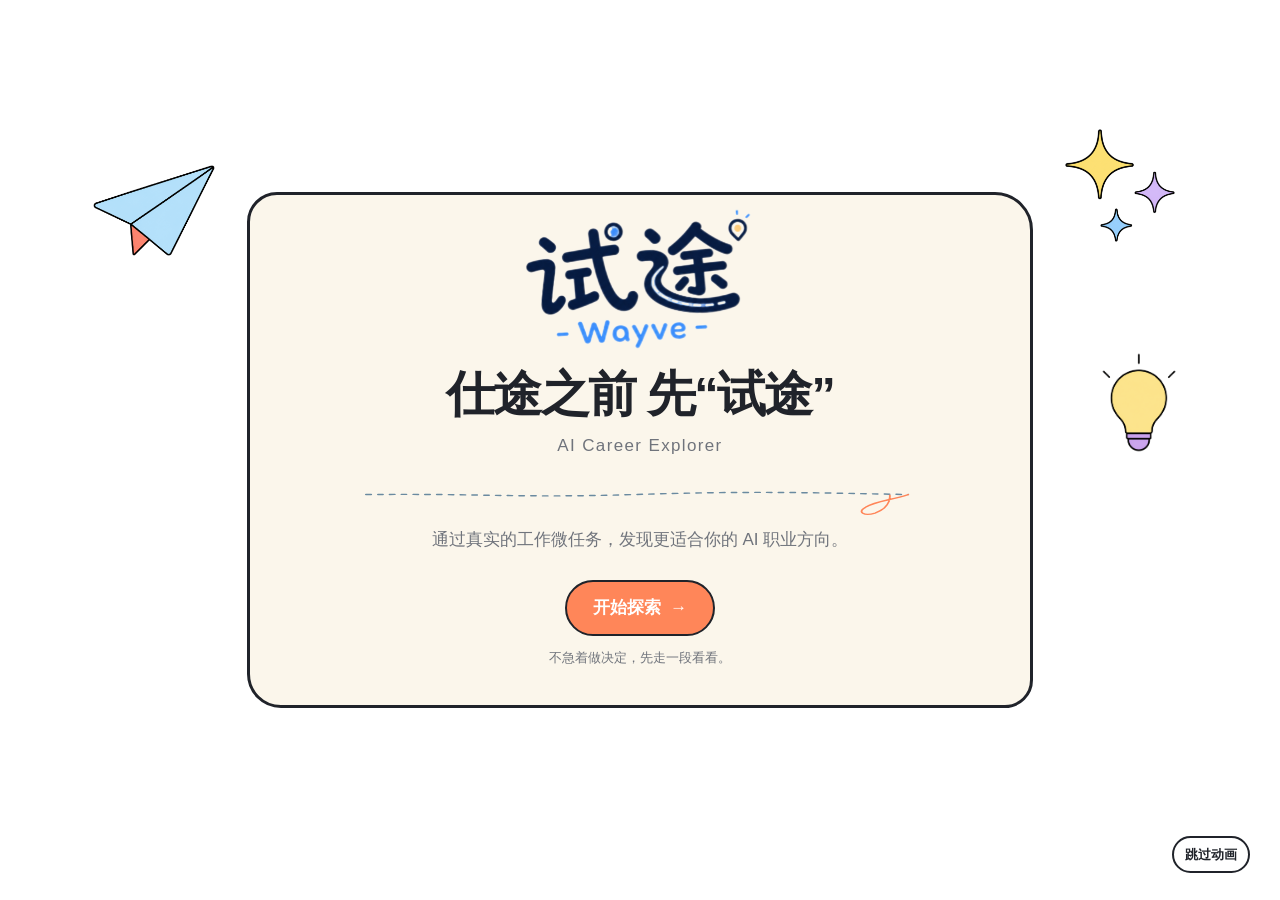
==== commit e497ce61: "feat: microtask bank, report radar, and AI judgment basis" ====
--- a/front/index.html
+++ b/front/index.html
@@ -4,7 +4,7 @@
   <meta charset="utf-8" />
   <meta name="viewport" content="width=device-width, initial-scale=1" />
   <title>AI 职业方向探索</title>
-  <link rel="stylesheet" href="css/styles.css?v=growth-fix2" />
+  <link rel="stylesheet" href="css/styles.css?v=report-radar-v1" />
 </head>
 <body>
   <main class="shell">
@@ -18,6 +18,7 @@
         <p class="intro-wayve-sub">通过真实的工作微任务，发现更适合你的 AI 职业方向。</p>
         <div class="intro-wayve-actions"><button id="introEnterBtn" type="button">开始探索&nbsp;&nbsp;→</button><p>不急着做决定，先走一段看看。</p></div>
       </div>
+      <button id="introSkipBtn" class="intro-wayve-skip" type="button">跳过动画</button>
       <div class="intro-wayve-route" aria-hidden="true"><svg viewBox="0 0 1600 900" preserveAspectRatio="none"><path d="M800 500c130 0 280-30 310-110 30-80-70-130-195-95-155 40-235 160-295 305-60 150-200 250-380 230"/></svg></div>
     </section>
     <nav class="nav" aria-label="主导航"><button class="brand" data-nav="home" type="button" aria-label="返回首页"><img src="assets/report/brand.png" alt="试途" /></button><div class="links"><button class="active" data-nav="home" type="button">首页</button><button data-nav="roles" type="button">探索</button><button data-nav="growth" type="button">轨迹</button></div><button class="profile-trigger" id="profileBtn" type="button" aria-label="打开个人中心"><img src="assets/profile-avatar.jpg" alt="小途头像" /><span>小途</span></button></nav>
@@ -39,7 +40,7 @@
 
           <div class="landing-head">
             <span class="landing-kicker"><i></i> 用小任务，试一试可能性</span>
-            <h1>你最近<br />也在重新思考自己的<span>职业方向</span>吗？</h1>
+            <h1>你最近，<br />也在重新思考自己的<span>职业方向</span>吗？</h1>
             <p>有时候我们缺少的不是更多岗位名称，而是一次真正接近工作的体验。</p>
             <button class="landing-cta" data-go="profile1" type="button">开始探索 <b>→</b></button>
             <small>先做几个真实任务，再看哪条路更适合你。</small>
@@ -66,27 +67,60 @@
         </div>
       </section>
       <section class="home-panel home-entry-panel" id="homeEntry" aria-label="职业探索入口">
-        <div class="hero"><h1>开始探索 AI 时代的职业可能性</h1><p class="subtitle">通过真实的工作微任务，发现更适合你的 AI 职业方向。</p><div class="entry-grid"><article class="card entry-card"><h2>AI 推荐适合你的岗位</h2><p>基于你的背景和兴趣，智能推荐值得优先体验的岗位。</p><button class="btn" data-go="profile1" type="button">获取职位推荐</button></article><article class="card entry-card"><h2>我想自己选择岗位体验</h2><p>从热门 AI 岗位中自由选择，开始任务体验。</p><button class="btn" data-go="roles" type="button">直接体验岗位</button></article></div></div>
+        <div class="hero"><h1>开始探索 AI 时代的职业可能性</h1><p class="subtitle">通过真实的工作微任务，发现更适合你的 AI 职业方向。</p><div class="entry-grid"><article class="card entry-card"><h2>AI 推荐适合你的岗位</h2><p>基于你的背景和兴趣，智能推荐值得优先体验的岗位。</p><button class="btn" data-go="profile1" type="button">获取职位推荐</button></article><article class="card entry-card"><h2>我想自己选择岗位体验</h2><p>从热门 AI 岗位中自由选择，开始任务体验。</p><button class="btn" data-go="roles" type="button">直接体验岗位</button></article></div><div class="entry-illustrations" aria-hidden="true"><img src="assets/entry-recommendation.png" alt="" /><img src="assets/entry-self-explore.png" alt="" /></div></div>
       </section>
     </section>
 
     <section class="screen" id="profile1"><div class="page-top"><button class="back" data-go="home" type="button">← 返回</button><div class="steps">第 1 步 / 共 3 步 <i class="dot on"></i><i class="dot"></i><i class="dot"></i></div></div><div class="form"><h1>告诉我们一点你的背景</h1><p class="subtitle">这些信息将帮助我们更好地为你推荐岗位。</p><div class="field"><label for="profileStatus">当前状态</label><select id="profileStatus"><option value="">请选择</option><option>在校本科生</option><option>在校硕士 / 博士生</option><option>应届毕业生</option><option>工作 1–3 年</option><option>转行中</option></select></div><div class="field"><label for="profileBackground">专业 / 工作背景</label><textarea id="profileBackground" placeholder="简单介绍一下你的专业、工作或转行背景"></textarea></div><div class="form-actions"><button class="btn" data-go="profile2" type="button">下一步</button></div></div></section>
     <section class="screen" id="profile2"><div class="page-top"><button class="back" data-go="profile1" type="button">← 返回</button><div class="steps">第 2 步 / 共 3 步 <i class="dot on"></i><i class="dot on"></i><i class="dot"></i></div></div><div class="form"><h1>你做过哪些事情？</h1><p class="subtitle">选择你积累过的经历，并补充一些说明。</p><div class="field"><span class="field-label">相关经历（可多选）</span><div class="chips selectable" id="experienceChips"><button class="chip" type="button">产品项目</button><button class="chip" type="button">用户研究</button><button class="chip" type="button">设计</button><button class="chip" type="button">内容运营</button><button class="chip" type="button">数据分析</button><button class="chip" type="button">技术开发</button><button class="chip" type="button">市场推广</button><button class="chip" type="button">客户沟通</button></div></div><div class="field"><label for="profileSkills">已掌握技能 / 工具</label><input id="profileSkills" placeholder="例如：Figma、Python、Prompt、用户访谈、Notion" /></div><div class="field"><label for="profileStory">代表性经历（选填）</label><textarea id="profileStory" placeholder="请简单描述这段经历中的角色、目标、你做了什么、有什么成果"></textarea></div><div class="form-actions"><button class="btn" data-go="profile3" type="button">下一步</button></div></div></section>
     <section class="screen" id="profile3"><div class="page-top"><button class="back" data-go="profile2" type="button">← 返回</button><div class="steps">第 3 步 / 共 3 步 <i class="dot on"></i><i class="dot on"></i><i class="dot on"></i></div></div><div class="form"><h1>什么样的工作更吸引你？</h1><p class="subtitle">你的偏好将帮助我们判断推荐的初始方向。</p><div class="field"><span class="field-label">感兴趣的工作内容（可多选）</span><div class="chips selectable" id="interestChips"><button class="chip" type="button">产品设计</button><button class="chip" type="button">用户研究</button><button class="chip" type="button">数据分析</button><button class="chip" type="button">需求分析</button><button class="chip" type="button">项目管理</button><button class="chip" type="button">客户沟通</button><button class="chip" type="button">内容策划</button><button class="chip" type="button">运营增长</button></div></div><div class="field"><span class="field-label">工作偏好（可多选）</span><div class="chips selectable" id="workStyleChips"><button class="chip" type="button">独立思考</button><button class="chip" type="button">团队协作</button><button class="chip" type="button">高频沟通</button><button class="chip" type="button">深度分析</button><button class="chip" type="button">创意发散</button><button class="chip" type="button">落地执行</button></div></div><div class="field"><label for="profileGoal">当前最想解决的职业问题是什么？</label><textarea id="profileGoal" placeholder="例如：我想进入 AI 行业，但不知道自己更适合哪个岗位"></textarea></div><div class="form-actions"><button class="btn" id="submitProfileBtn" type="button">生成我的推荐</button></div></div></section>
-    <section class="screen" id="analyze1"><div class="loading"><div class="loading-icon">✦</div><h1>AI 正在整理你的体验信息</h1><p class="subtitle">正在整理值得优先体验的工作方向</p><div class="bar"><span id="analyze1Bar" style="width:0"></span></div><b id="analyze1Pct">0%</b><div class="loading-list"><div class="done">理解你的背景与经历</div><div class="done">分析你的兴趣与偏好</div><div id="analyze1Step3">○ 整理优先体验方向</div></div><button class="btn" id="viewRecommendBtn" style="margin:32px auto 0" type="button" disabled>正在生成结果…</button></div></section>
-
-    <section class="screen" id="recommend"><h1>根据你的背景，整理优先体验方向</h1><p class="subtitle">三条值得优先验证的 AI 工作方向，也可以继续查看其他岗位。</p><div class="recommendations" id="recommendList"></div><button class="center-link" data-action="view-all-roles" type="button">查看其他岗位 →</button></section>
-    <section class="screen" id="roles"><div class="roles-heading"><button class="back recommendation-back" id="recommendationBack" data-action="back-to-recommend" type="button" hidden>← 返回我的推荐</button><h1>选择你想体验的岗位</h1><p class="subtitle">五种 AI 职业路径，选择一张卡片开始真实工作微任务。</p></div><div class="roles" id="rolesList"></div></section>
+    <section class="screen" id="analyze1"><div class="loading"><div class="loading-icon">✦</div><h1>AI 正在分析你的信息</h1><p class="subtitle">正在匹配最适合你的岗位方向</p><div class="bar"><span id="analyze1Bar" style="width:0"></span></div><b id="analyze1Pct">0%</b><div class="loading-list"><div class="done">理解你的背景与经历</div><div class="done">分析你的兴趣与偏好</div><div id="analyze1Step3">○ 匹配适合的岗位方向</div></div><button class="btn" id="viewRecommendBtn" style="margin:32px auto 0" type="button" disabled>正在生成结果…</button></div></section>
+
+    <section class="screen" id="recommend"><h1>根据你的背景，推荐你优先体验以下岗位</h1><p class="subtitle">三条值得优先验证的 AI 职业路径，也可以继续查看其他岗位。</p><div class="recommendations" id="recommendList"></div><button class="center-link" data-go="roles" type="button">查看全部岗位 →</button></section>
+    <section class="screen" id="roles" aria-label="岗位选择">
+      <div class="roles-explore">
+        <div class="roles-explore-scene" id="rolesList" aria-label="选择你想体验的岗位"></div>
+      </div>
+    </section>
 
     <section class="screen" id="previewNotice"><div class="form" style="max-width:640px;margin:80px auto 0;text-align:center"><h1 id="previewJobName">岗位预览</h1><p class="subtitle" id="previewJobDesc"></p><p style="margin:24px 0">该岗位微任务仍在完善中，可先浏览岗位介绍或体验已开放岗位。</p><div class="report-actions"><button class="btn ghost" data-go="roles" type="button">返回岗位列表</button></div></div></section>
 
-    <section class="screen" id="choice"><div class="task-top"><div><h3 class="task-job-title">AI产品 · 微任务体验</h3><p class="subtitle">任务 1 / 5 · 选择题</p></div><div class="task-progress">25%<div class="bar"><span style="width:25%"></span></div></div></div><div class="question"><div class="question-dropdown question-dropdown--chat"><div class="question-dropdown__head"><span class="question-dropdown__meta">Mia｜产品负责人  09:30</span><span class="question-dropdown__hint">下滑查看更多</span></div><div class="question-dropdown__body" tabindex="0"><div class="scenario"><b>情境说明</b><br>你正在负责一款 AI 办公产品，近期团队收到了多条用户反馈，请根据这些信息做出判断。</div><h2>基于以上信息，你认为当前最值得优先解决的问题是什么？</h2></div></div><div class="options single-select"><button class="option" type="button">A. 新用户注册流程复杂</button><button class="option" type="button">B. AI 回答不准确</button><button class="option" type="button">C. 文件导入功能不稳定</button><button class="option" type="button">D. 页面加载速度较慢</button></div><p class="question-validation" aria-live="polite"></p><div class="question-nav"><button class="question-arrow" data-qnav="prev" type="button" disabled aria-label="上一题"></button><button class="question-arrow" data-qnav="next" type="button" aria-label="下一题"></button></div></div></section>
-    <section class="screen" id="ranking"><div class="task-top"><div><h3 class="task-job-title">AI产品 · 微任务体验</h3><p class="subtitle">任务 2 / 5 · 排序题</p></div><div class="task-progress">50%<div class="bar"><span style="width:50%"></span></div></div></div><div class="question"><div class="question-dropdown"><div class="question-dropdown__head"><span class="question-dropdown__meta">题目说明</span><span class="question-dropdown__hint">下滑查看更多</span></div><div class="question-dropdown__body" tabindex="0"><h2>请按照你认为的优先级重新排序</h2><p class="subtitle">请将卡片拖动到合适的位置，最优先处理的问题放在最上方。</p></div></div><div class="ranking" id="rankingList"><div class="sort-item" draggable="true"><span class="handle">⠿</span><span>用户无法完成注册</span></div><div class="sort-item" draggable="true"><span class="handle">⠿</span><span>AI 回答不准确</span></div><div class="sort-item" draggable="true"><span class="handle">⠿</span><span>文件导入失败率高</span></div><div class="sort-item" draggable="true"><span class="handle">⠿</span><span>页面加载时间过长</span></div></div><p class="drag-tip">⠿ 按住卡片并上下拖动以调整优先级</p><p class="question-validation" aria-live="polite"></p><div class="question-nav"><button class="question-arrow" data-qnav="prev" type="button" aria-label="上一题"></button><button class="question-arrow" data-qnav="next" type="button" aria-label="下一题"></button></div></div></section>
-    <section class="screen" id="category"><div class="task-top"><div><h3 class="task-job-title">AI产品 · 微任务体验</h3><p class="subtitle">任务 3 / 5 · 连线匹配题</p></div><div class="task-progress">75%<div class="bar"><span style="width:75%"></span></div></div></div><div class="question"><div class="question-dropdown"><div class="question-dropdown__head"><span class="question-dropdown__meta">题目说明</span><span class="question-dropdown__hint">下滑查看更多</span></div><div class="question-dropdown__body" tabindex="0"><h2>请将以下用户反馈与对应的问题类别连线</h2><p class="subtitle">先点击左侧一条反馈，再点击右侧最匹配的类别。</p></div></div><div class="matching-board" id="matchingBoard"><svg class="match-lines" id="matchLines" aria-hidden="true"></svg><div class="match-column"><h3>用户反馈</h3><button class="match-item source" type="button" data-source="导入文件"><span>不知道如何导入文件</span></button><button class="match-item source" type="button" data-source="速度"><span>感觉输出结果偏慢</span></button><button class="match-item source" type="button" data-source="准确性"><span>AI 回答有时不准确</span></button><button class="match-item source" type="button" data-source="限制"><span>上传文件大小有限制</span></button><button class="match-item source" type="button" data-source="建议"><span>希望增加自动总结</span></button><button class="match-item source" type="button" data-source="记录"><span>打不开聊天记录</span></button></div><div class="match-column"><h3>问题类别</h3><button class="match-item target" type="button" data-target="功能问题">功能问题</button><button class="match-item target" type="button" data-target="体验问题">体验问题</button><button class="match-item target" type="button" data-target="新需求 / 建议">新需求 / 建议</button></div></div><p class="match-tip">已连线的反馈可再次点击，重新选择匹配类别。</p><p class="question-validation" aria-live="polite"></p><div class="question-nav"><button class="question-arrow" data-qnav="prev" type="button" aria-label="上一题"></button><button class="question-arrow" data-qnav="next" type="button" aria-label="下一题"></button></div></div></section>
-    <section class="screen" id="evidence"><div class="task-top"><div><h3 class="task-job-title">AI产品 · 微任务体验</h3><p class="subtitle">任务 4 / 5 · 信息分析题</p></div><div class="task-progress">100%<div class="bar"><span style="width:100%"></span></div></div></div><div class="question"><div class="question-dropdown"><div class="question-dropdown__head"><span class="question-dropdown__meta">阅读材料</span><span class="question-dropdown__hint">下滑查看更多</span></div><div class="question-dropdown__body" tabindex="0"><h2>请阅读以下用户访谈记录，选择你认为最值得关注的 3 条信息。</h2><article class="material"><b>访谈记录（节选）</b><ul><li>用户 A：我第一次打开产品时，不知道文件应该从哪里导入……</li><li>用户 B：AI 回答有时很慢，而且我已经上传了文档，它还是继续问我问题……</li><li>用户 C：我最想要的是能够记住历史聊天记录……</li><li>用户 D：整体体验不错，但我比较在意稳定性……</li></ul></article></div></div><div class="evidence-grid"><div><label class="check-option"><input type="checkbox" /> 用户不知道如何导入文件</label><label class="check-option"><input type="checkbox" /> AI 回答有时不准确</label><label class="check-option"><input type="checkbox" /> 用户希望历史记录可被保存</label><label class="check-option"><input type="checkbox" /> 页面加载速度较慢</label><label class="check-option"><input type="checkbox" /> 历史记录不容易找到</label></div></div><p class="question-validation" aria-live="polite"></p><div class="question-nav"><button class="question-arrow" data-qnav="prev" type="button" aria-label="上一题"></button><button class="question-arrow" data-qnav="next" type="button" aria-label="下一题"></button></div></div></section>
-    <section class="screen" id="open"><div class="task-top"><div><h3 class="task-job-title">AI产品 · 微任务体验</h3><p class="subtitle">最后一步 · 补充你的思考</p></div><div class="task-progress">100%<div class="bar"><span style="width:100%"></span></div></div></div><div class="question"><div class="question-dropdown"><div class="question-dropdown__head"><span class="question-dropdown__meta">开放题</span><span class="question-dropdown__hint">下滑查看更多</span></div><div class="question-dropdown__body" tabindex="0"><h2>如果你是产品经理，接下来你会采取什么行动？</h2><p class="subtitle">请用 1–3 句话说明你的想法。可以从验证问题、制定方案、优先级调整等角度思考。</p></div></div><textarea id="openAnswer" placeholder="输入你的回答……" maxlength="500"></textarea><p class="question-validation" aria-live="polite"></p><div class="question-nav"><button class="question-arrow" data-qnav="prev" type="button" aria-label="上一题"></button><button class="question-arrow" data-qnav="next" type="button" aria-label="完成并查看报告"></button></div></div></section>
+    <section class="screen" id="choice" aria-label="微任务体验">
+      <div class="task-top">
+        <div>
+          <h3 class="task-job-title">微任务体验</h3>
+          <p class="subtitle" id="microtaskSubtitle">任务 1 / 6 · 情境选择题</p>
+        </div>
+        <div class="task-progress" id="microtaskProgress">17%<div class="bar"><span id="microtaskProgressBar" style="width:17%"></span></div></div>
+      </div>
+      <div class="question" id="microtaskQuestion">
+        <div class="question-dropdown question-dropdown--chat">
+          <div class="question-dropdown__head">
+            <span class="question-dropdown__meta" id="microtaskMeta"></span>
+            <span class="question-dropdown__hint">下滑查看更多</span>
+          </div>
+          <div class="question-dropdown__body" tabindex="0">
+            <div class="scenario" id="microtaskMessage"></div>
+            <h2 id="microtaskPrompt"></h2>
+          </div>
+        </div>
+        <div class="options single-select" id="microtaskOptions"></div>
+        <div class="task-actions">
+          <button class="btn" id="microtaskNextBtn" type="button" disabled>下一题</button>
+        </div>
+      </div>
+    </section>
+
+    <section class="screen" id="sceneSim" aria-label="情景模拟">
+      <article class="scene-sim">
+        <span class="scene-sim-badge" id="sceneSimBadge"></span>
+        <div class="scene-sim-art"><img id="sceneSimArt" alt="" /></div>
+        <div class="scene-sim-panel" id="sceneSimPanel" aria-live="polite"></div>
+      </article>
+    </section>
+
     <section class="screen" id="analyze2"><div class="loading"><div class="loading-icon">✦</div><h1>AI 正在分析你的任务表现</h1><p class="subtitle">正在基于你的回答，评估岗位匹配与能力表现。</p><div class="bar"><span id="analyze2Bar" style="width:0"></span></div><b id="analyze2Pct">0%</b><div class="loading-list"><div class="done">理解你的题目内容</div><div class="done">评估你的判断方式</div><div id="analyze2Step3">○ 生成个性化反馈报告</div></div><button class="btn" id="viewReportBtn" style="margin:32px auto 0" type="button" disabled>正在生成报告…</button></div></section>
-    <section class="screen" id="report"><div class="report"><div class="report-header"><div><button class="back" data-go="growth" type="button">← 返回</button><h1 id="reportJobTitle">AI产品 · 职业体验报告</h1></div><button class="btn ghost" type="button">导出报告</button></div><article class="summary"><div class="score">本轮观察摘要<small>基于本次体验</small></div><div><h2>你在用户理解和问题拆解方面表现较突出</h2><p class="subtitle" id="reportSummary">本次 AI 产品情境题中，你在用户理解与问题拆解相关判断上表现较突出；优先级与取舍仍值得通过更多情境继续验证。</p></div></article><div class="report-grid"><section class="section"><h3>六维工作判断观察</h3><div class="radar-wrap"><div class="radar"><svg viewBox="0 0 260 245" aria-label="叠加双雷达图"><g fill="none" stroke="#aaa" stroke-width="1"><polygon points="130,18 235,93 195,215 65,215 25,93"/><polygon points="130,51 202,103 177,186 83,186 58,103"/><polygon points="130,84 170,113 159,157 101,157 90,113"/><line x1="130" y1="18" x2="130" y2="215"/><line x1="25" y1="93" x2="195" y2="215"/><line x1="235" y1="93" x2="65" y2="215"/></g><polygon points="130,30 220,97 180,204 70,204 37,98" fill="rgba(30,30,30,.12)" stroke="#1e1e1e" stroke-width="3"/><polygon points="130,56 190,112 164,177 86,184 70,112" fill="rgba(130,130,130,.18)" stroke="#777" stroke-width="3"/><g font-size="11" fill="#222"><text x="104" y="12">问题拆解</text><text x="215" y="91">用户理解</text><text x="180" y="231">证据判断</text><text x="15" y="231">优先级决策</text><text x="-2" y="91">沟通表达</text></g></svg></div><div class="legend"><span><i></i>岗位要求</span><span><i class="mine"></i>我的情况</span><p>我的情况由个人信息 + 任务表现综合生成</p></div></div></section><section class="section"><h3>你的优势</h3><div class="insight"><b>用户理解较强</b><br>你能从任务中准确识别出用户真正遇到的问题。</div><div class="insight"><b>沟通表达较清晰</b><br>你的回答结构较明确，能够解释判断依据。</div><h3 style="margin-top:22px">值得加强</h3><div class="insight"><b>优先级决策</b><br>在资源有限时的取舍逻辑仍可加强。</div><div class="insight"><b>证据判断</b><br>建议练习基于信息证据做决策。</div></section></div><div class="report-grid"><section class="section"><h3>AI 判断依据</h3><ul class="basis" id="reportBasis"><li>你在排序题中优先选择了解决高频核心问题。</li><li>你能从访谈记录中提取关键用户痛点。</li><li>你的开放回答体现出一定的产品思路，但缺少更明确的优先级标准。</li></ul></section><section class="section"><h3>下一步建议</h3><p id="reportNextStep"><b>继续探索：</b>继续体验其他 AI 岗位，比较你在不同岗位中的表现差异。</p></section></div><div class="report-actions"><button class="btn ghost" data-go="roles" type="button">体验其他岗位</button><button class="btn" data-go="growth" type="button">查看成长轨迹</button></div></div></section>
+    <section class="screen" id="report"><div class="report"><div class="report-header"><div><button class="back" data-go="growth" type="button">← 返回</button><h1 id="reportJobTitle">AI产品 · 职业体验报告</h1></div><button class="btn ghost" type="button">导出报告</button></div><article class="summary"><div class="score">本轮证据较充分<small>综合判断</small></div><div><h2>你在用户理解和问题拆解方面表现较好</h2><p class="subtitle" id="reportSummary">较适合从产品视角进入 AI 行业。你的表现说明你具备一定的岗位适配潜力，但在优先级判断上仍可进一步加强。</p></div></article><div class="report-grid"><section class="section"><h3>岗位能力对照</h3><div class="radar-wrap"><div class="radar"><svg viewBox="0 0 260 245" aria-label="叠加双雷达图"><g fill="none" stroke="#aaa" stroke-width="1"><polygon points="130,18 235,93 195,215 65,215 25,93"/><polygon points="130,51 202,103 177,186 83,186 58,103"/><polygon points="130,84 170,113 159,157 101,157 90,113"/><line x1="130" y1="18" x2="130" y2="215"/><line x1="25" y1="93" x2="195" y2="215"/><line x1="235" y1="93" x2="65" y2="215"/></g><polygon points="130,30 220,97 180,204 70,204 37,98" fill="rgba(30,30,30,.12)" stroke="#1e1e1e" stroke-width="3"/><polygon points="130,56 190,112 164,177 86,184 70,112" fill="rgba(130,130,130,.18)" stroke="#777" stroke-width="3"/><g font-size="11" fill="#222"><text x="104" y="12">问题拆解</text><text x="215" y="91">用户理解</text><text x="180" y="231">证据判断</text><text x="15" y="231">优先级决策</text><text x="-2" y="91">沟通表达</text></g></svg></div><div class="legend"><span><i></i>岗位要求</span><span><i class="mine"></i>我的情况</span><p>我的情况由个人信息 + 任务表现综合生成</p></div></div></section><section class="section"><h3>你的优势</h3><div class="insight"><b>用户理解较强</b><br>你能从任务中准确识别出用户真正遇到的问题。</div><div class="insight"><b>沟通表达较清晰</b><br>你的回答结构较明确，能够解释判断依据。</div><h3 style="margin-top:22px">值得加强</h3><div class="insight"><b>优先级决策</b><br>在资源有限时的取舍逻辑仍可加强。</div><div class="insight"><b>证据判断</b><br>建议练习基于信息证据做决策。</div></section></div><div class="report-grid"><section class="section"><h3>AI 判断依据</h3><ul class="basis" id="reportBasis"><li>你在排序题中优先选择了解决高频核心问题。</li><li>你能从访谈记录中提取关键用户痛点。</li><li>你的开放回答体现出一定的产品思路，但缺少更明确的优先级标准。</li></ul></section><section class="section"><h3>下一步建议</h3><p id="reportNextStep"><b>继续探索：</b>继续体验其他 AI 岗位，比较你在不同岗位中的表现差异。</p></section></div><div class="report-actions"><button class="btn ghost" data-go="roles" type="button">体验其他岗位</button><button class="btn" data-go="growth" type="button">查看成长轨迹</button></div></div></section>
     <section class="screen" id="growth">
       <article class="growth-page" aria-label="我的职业探索轨迹">
         <header class="growth-hero">
@@ -129,7 +163,7 @@
               <div class="growth-card">
                 <div class="growth-card-head">
                   <span class="growth-card-icon growth-card-icon--green"><img src="assets/growth/icon-clipboard.svg" alt="" width="20" height="20" /></span>
-                  <span class="growth-badge growth-badge--green">本轮体验已完成</span>
+                  <span class="growth-badge growth-badge--green">适配潜力高</span>
                 </div>
                 <p class="growth-card-meta">第一站 · 已完成</p>
                 <h3 class="growth-card-title">AI 产品经理</h3>
@@ -181,6 +215,6 @@
 
     <div class="drawer-shade" id="drawerShade"></div><aside class="drawer" id="drawer"><div class="drawer-head"><b>我的</b><button class="close" id="drawerClose" type="button">×</button></div><div class="avatar"><img src="assets/profile-avatar.jpg" alt="小途头像" /></div><h2 style="margin-bottom:2px">探索者</h2><p class="profile-id" id="drawerSessionId">会话加载中…</p><ul class="drawer-menu"><li data-go="roles">我的岗位</li><li data-go="growth">我的报告</li><li>我的收藏</li><li>设置</li><li>帮助与反馈</li><li class="logout">退出登录</li></ul></aside>
   </main>
-  <script src="js/app.js?v=growth-fix2"></script>
+  <script src="js/app.js?v=report-radar-v1"></script>
 </body>
 </html>
--- a/front/css/styles.css
+++ b/front/css/styles.css
@@ -1,4 +1,4 @@
-:root { --ink:#1e1e1e; --muted:#6d6d6d; --line:#bbb; --soft:#f1f1f1; --paper:#fff; --shade:#dedede; }
+﻿:root { --ink:#1e1e1e; --muted:#6d6d6d; --line:#bbb; --soft:#f1f1f1; --paper:#fff; --shade:#dedede; }
     * { box-sizing:border-box; }
     html,body { width:100%; height:100%; min-height:100dvh; overflow:hidden; overscroll-behavior:none; }
     body { margin:0; background:#fff; color:var(--ink); font:14px/1.5 Arial,"PingFang SC","Microsoft YaHei",sans-serif; }
@@ -101,9 +101,166 @@
     .tags { display:flex; flex-wrap:wrap; gap:6px; margin-bottom:18px; }
     .tag { padding:4px 7px; border:1px solid #777; color:#555; font-size:12px; }
     .center-link { display:block; background:none; border:0; margin:30px auto 0; border-bottom:1px solid; padding:5px; }
-    #roles { text-align:center; }
-    #roles > h1 { margin-bottom:6px; }
-    .roles { min-height:clamp(340px,50vh,460px); max-width:1180px; margin:24px auto 0; display:flex; align-items:center; justify-content:center; padding:22px 38px 38px; overflow:visible; }
+    /* Figma node 280:233 — 探索岗位选择 */
+    #roles {
+      padding:0;
+      text-align:left;
+      overflow:hidden;
+      background:#fff;
+      background-image:none;
+    }
+    #roles.active { display:block; }
+    .roles-explore {
+      position:relative;
+      width:100%;
+      height:100%;
+      min-height:calc(100dvh - 96px);
+      background:#fff;
+    }
+    .roles-explore-scene {
+      position:relative;
+      width:100%;
+      max-width:1440px;
+      margin:0 auto;
+      height:100%;
+      min-height:calc(100dvh - 96px);
+      aspect-ratio:1440 / 909;
+    }
+    .roles-explore-floor-wrap {
+      position:absolute;
+      left:0;
+      bottom:0;
+      width:100%;
+      height:47.74%;
+      overflow:hidden;
+      pointer-events:none;
+      z-index:0;
+    }
+    .roles-explore-floor {
+      position:absolute;
+      left:0;
+      top:-166.05%;
+      width:100%;
+      height:266.05%;
+      max-width:none;
+      object-fit:cover;
+      object-position:center bottom;
+      pointer-events:none;
+    }
+    .roles-explore-desk-stage {
+      position:absolute;
+      inset:0;
+      pointer-events:none;
+      z-index:1;
+    }
+    .roles-explore-desk-item {
+      position:absolute;
+      object-fit:contain;
+      pointer-events:none;
+      transform-origin:center center;
+    }
+    .roles-explore-node {
+      position:absolute;
+      width:9%;
+      min-width:88px;
+      max-width:130px;
+      padding:0;
+      border:0;
+      background:transparent;
+      cursor:pointer;
+      z-index:8;
+      transition:z-index 0s;
+    }
+    .roles-explore-node:hover,
+    .roles-explore-node:focus-visible {
+      z-index:10;
+      outline:none;
+    }
+    .roles-explore-avatar {
+      display:block;
+      width:100%;
+      aspect-ratio:1;
+      transition:transform .28s cubic-bezier(.34,1.4,.64,1);
+      transform-origin:center center;
+    }
+    .roles-explore-avatar img {
+      width:100%;
+      height:100%;
+      display:block;
+      object-fit:contain;
+    }
+    .roles-explore-node:hover .roles-explore-avatar,
+    .roles-explore-node:focus-visible .roles-explore-avatar {
+      transform:scale(1.18);
+    }
+    .roles-explore-bubble {
+      position:absolute;
+      display:block;
+      pointer-events:none;
+    }
+    .roles-explore-bubble-bg {
+      width:100%;
+      height:auto;
+      display:block;
+    }
+    .roles-explore-bubble-text {
+      position:absolute;
+      left:10%;
+      right:8%;
+      top:20%;
+      font-size:clamp(11px,1.15vw,16px);
+      line-height:1.35;
+      color:#494949;
+      font-family:"Microsoft YaHei","SimHei",sans-serif;
+      text-align:center;
+    }
+    .roles-explore-bubble--ui {
+      left:-42%;
+      bottom:88%;
+      width:min(210px,22vw);
+    }
+    .roles-explore-bubble--pm {
+      left:-8%;
+      bottom:92%;
+      width:min(210px,22vw);
+    }
+    .roles-explore-bubble--dev {
+      left:-12%;
+      bottom:86%;
+      width:min(210px,22vw);
+    }
+    .roles-explore-bubble--data {
+      right:-28%;
+      left:auto;
+      bottom:90%;
+      width:min(230px,24vw);
+    }
+    .roles-explore-bubble--ops {
+      left:-8%;
+      bottom:92%;
+      width:min(240px,25vw);
+    }
+    .roles-explore-bubble--data .roles-explore-bubble-text {
+      left:8%;
+      right:10%;
+    }
+    @media (max-width:900px) {
+      #roles { padding:0; }
+      .roles-explore,
+      .roles-explore-scene {
+        min-height:calc(100dvh - 70px);
+      }
+      .roles-explore-node {
+        min-width:64px;
+        max-width:96px;
+      }
+      .roles-explore-bubble-text { font-size:10px; }
+    }
+    @media (prefers-reduced-motion:reduce) {
+      .roles-explore-avatar { transition:none; }
+      .roles-explore-node:hover .roles-explore-avatar,
+      .roles-explore-node:focus-visible .roles-explore-avatar { transform:none; }
+    }
     .fan-card { --r:0deg; --y:0px; position:relative; z-index:1; flex:0 0 clamp(210px,17vw,270px); height:clamp(310px,42vh,390px); margin-left:clamp(-58px,-3vw,-35px); padding:24px 22px 20px; border:2px solid var(--ink); background:#eee; box-shadow:7px 8px 0 rgba(0,0,0,.16); text-align:left; display:flex; flex-direction:column; transform:translateY(var(--y)) rotate(var(--r)); transform-origin:50% 90%; transition:transform .2s ease,box-shadow .2s ease,z-index 0s; }
     .fan-card:first-child { margin-left:0; --r:-7deg; --y:15px; background:#d9d9d9; }
     .fan-card:nth-child(2) { --r:-3deg; --y:4px; background:#f5f5f5; z-index:2; }
@@ -167,47 +324,6 @@
     .drawer-shade { display:none; position:absolute; inset:0; background:rgba(0,0,0,.22); z-index:10; }.drawer-shade.show { display:block; }.drawer { position:absolute; z-index:11; top:0; right:-420px; width:390px; height:100%; background:#fff; border-left:2px solid; padding:32px; transition:right .25s; }.drawer.show { right:0; }.drawer-head { display:flex; justify-content:space-between; }.close { border:0; background:#fff; font-size:24px; }.avatar { width:68px; height:68px; border:2px solid; border-radius:50%; display:grid;place-items:center;margin:30px 0 12px; }.profile-id { color:var(--muted); font-size:12px; }.drawer-menu { list-style:none; margin:32px 0; padding:0; border-top:1px solid; }.drawer-menu li { padding:15px 4px; border-bottom:1px solid; display:flex; justify-content:space-between; }.drawer-menu li::after { content:'›'; font-size:20px; }.drawer-menu .logout { margin-top:16px; border:1px solid; padding:12px; display:block; text-align:center; }
     @media (max-width:850px) { .shell{width:100%;margin:0;box-shadow:none;border:0}.nav{padding:0 20px}.links{gap:12px}.screen{padding:35px 24px}#home{padding:0}.warmup-panel{padding:25px 18px}.warmup-canvas{min-height:520px}.warmup-center{width:88%}.thought-bubble{font-size:12px;padding:8px 11px;min-height:38px}.thought-bubble:nth-of-type(1){left:0;top:4%}.thought-bubble:nth-of-type(2){right:0;top:13%}.thought-bubble:nth-of-type(3){left:0;top:65%}.thought-bubble:nth-of-type(4){right:0;top:72%}.thought-bubble:nth-of-type(5){left:5%;bottom:3%}.thought-bubble:nth-of-type(6){right:4%;bottom:11%}.home-entry-panel{padding:38px 24px}.home-entry-panel .entry-grid{margin-top:36px}.entry-grid,.report-grid,.evidence-grid{grid-template-columns:1fr}.recommendations{min-height:410px;justify-content:flex-start;overflow-x:auto;scroll-snap-type:x mandatory;padding:26px 16px 44px}.recommend-card,.recommend-card:first-child{flex:0 0 82vw;height:370px;margin-left:14px;transform:none;scroll-snap-align:center}.recommend-card:hover,.recommend-card:focus-within{transform:translateY(-8px)}.roles{min-height:390px;justify-content:flex-start;overflow-x:auto;scroll-snap-type:x mandatory;padding:25px 20px 42px}.fan-card,.fan-card:first-child{flex:0 0 78vw;height:350px;margin-left:14px;transform:none;scroll-snap-align:center}.fan-card:hover,.fan-card:focus-within{transform:translateY(-8px)}.task-top{display:block}.task-progress{text-align:left;margin-top:16px}.task-progress .bar{margin-left:0}.matching-board{grid-template-columns:1fr;gap:32px}.match-lines{display:none}.summary{grid-template-columns:1fr}.score{border-right:0;border-bottom:1px solid;padding:0 0 15px}.track-item{grid-template-columns:1fr}.radar-wrap{grid-template-columns:1fr} }
     @media (prefers-reduced-motion:reduce) { .thought-bubble,.warmup-note::after,.intro-mark,.intro-hint,.intro-line { animation:none; } #home { scroll-behavior:auto; } }
-
-    /* Selectively ported Wayve opening animation. Scoped to the intro layer. */
-    .intro-wayve { overflow:hidden; cursor:default; color:#20232a; background:#fff; isolation:isolate; }
-    .intro-wayve::before { content:""; position:absolute; inset:0; z-index:-2; background:radial-gradient(circle at 1px 1px,rgba(32,35,42,.075) 1px,transparent 1.1px) 0 0/22px 22px; opacity:.48; }
-    .intro-wayve::after { content:""; position:absolute; z-index:-1; top:50%; left:50%; width:min(780px,82vw); height:min(510px,62vh); border:3px solid #20232a; border-radius:30px 38px 28px 34px; background:#fbf6eb; transform:translate(-50%,-50%); }
-    .intro-wayve-inner { width:min(720px,76vw); position:relative; z-index:2; text-align:center; transform:translateY(-1vh); }
-    .intro-wayve-badge { display:grid; place-items:center; width:min(228px,46vw); height:auto; margin:0 auto 18px; border:0; border-radius:0; background:transparent; opacity:0; transform:rotate(-3deg); animation:wayveBadgeDrop .72s cubic-bezier(.2,.8,.22,1.2) .12s forwards; }
-    .intro-wayve-badge img { display:block; width:100%; height:auto; }
-    .intro-wayve h1 { margin:0; color:#20232a; font-size:clamp(31px,3.8vw,52px); font-weight:800; line-height:1.18; letter-spacing:-.035em; opacity:0; animation:wayveFadeUp .68s ease .55s forwards; }
-    .intro-wayve-en { margin:10px 0 0; color:#70747c; font-size:17px; letter-spacing:.08em; opacity:0; animation:wayveFadeUp .62s ease .78s forwards; }
-    .intro-wayve-path { width:min(560px,70vw); height:52px; margin:9px auto 0; opacity:0; animation:wayveAppear .2s linear 1.05s forwards; }
-    .intro-wayve-path svg { width:100%; height:100%; overflow:visible; }
-    .intro-wayve-main-path,.intro-wayve-tail-path { fill:none; stroke-linecap:round; }
-    .intro-wayve-main-path { stroke:#6a8aa0; stroke-width:2.5; stroke-dasharray:7 9; stroke-dashoffset:1000; animation:wayveDraw 1.05s cubic-bezier(.4,0,.15,1) 1.06s forwards; }
-    .intro-wayve-tail-path { stroke:#ff8659; stroke-width:2.5; stroke-dasharray:240; stroke-dashoffset:240; animation:wayveDrawSmall .8s ease 1.95s forwards; }
-    .intro-wayve-sub { margin:7px 0 0; color:#70747c; font-size:17px; opacity:0; animation:wayveFadeUp .62s ease 2.05s forwards; }
-    .intro-wayve-actions { margin-top:28px; opacity:0; animation:wayvePop .52s cubic-bezier(.2,.85,.28,1.15) 2.45s forwards; }
-    .intro-wayve-actions button { border:2px solid #20232a; border-radius:999px; background:#ff8659; color:#fff; padding:13px 26px; font-size:17px; font-weight:800; }
-    .intro-wayve-actions p { margin:12px 0 0; color:#70747c; font-size:13px; }
-    .intro-wayve-plane,.intro-wayve-sparkles,.intro-wayve-bulb { position:absolute; z-index:1; opacity:0; pointer-events:none; }
-    .intro-wayve-plane img,.intro-wayve-sparkles img,.intro-wayve-bulb img { display:block; width:100%; height:auto; }
-    .intro-wayve-plane { top:18%; left:7%; width:128px; animation:wayveFlyIn 1.2s cubic-bezier(.2,.8,.2,1) 1.45s forwards,wayveFloat 3.4s ease-in-out 2.7s infinite; }
-    .intro-wayve-sparkles { top:14%; right:8%; width:116px; transform:rotate(8deg); animation:wayveFadeUp .5s ease 1.8s forwards,wayveFloatTwo 4.2s ease-in-out 2.2s infinite; }
-    .intro-wayve-bulb { top:39%; right:8%; width:78px; transform:rotate(45deg); animation:wayveFadeUp .56s ease 1.95s forwards,wayveFloat 3.7s ease-in-out 2.55s infinite; }
-    .intro-wayve-route { position:absolute; z-index:4; inset:0; pointer-events:none; opacity:0; }
-    .intro-wayve-route svg { width:100%; height:100%; }
-    .intro-wayve-route path { fill:none; stroke:#ff8659; stroke-width:4; stroke-linecap:round; stroke-dasharray:2400; stroke-dashoffset:2400; }
-    .intro-wayve.leaving .intro-wayve-route { opacity:1; }
-    .intro-wayve.leaving .intro-wayve-route path { animation:wayveBigRoute .95s cubic-bezier(.4,0,.2,1) forwards; }
-    @keyframes wayveBadgeDrop { 0% { opacity:0; transform:translateY(-30px) rotate(-3deg) scale(.86); } 70% { opacity:1; transform:translateY(5px) rotate(-3deg) scale(1.04); } 100% { opacity:1; transform:rotate(-3deg); } }
-    @keyframes wayveFadeUp { from { opacity:0; transform:translateY(16px); } to { opacity:1; transform:none; } }
-    @keyframes wayveAppear { to { opacity:1; } }
-    @keyframes wayveDraw { to { stroke-dashoffset:0; } }
-    @keyframes wayveDrawSmall { to { stroke-dashoffset:0; } }
-    @keyframes wayvePop { 0% { opacity:0; transform:translateY(12px) scale(.94); } 100% { opacity:1; transform:none; } }
-    @keyframes wayveFlyIn { 0% { opacity:0; transform:translate(-40px,30px) rotate(-18deg); } 100% { opacity:1; transform:none; } }
-    @keyframes wayveFloat { 50% { transform:translateY(-8px) rotate(2deg); } }
-    @keyframes wayveFloatTwo { 50% { transform:translateY(7px); } }
-    @keyframes wayveBigRoute { to { stroke-dashoffset:0; } }
-    @media (max-width:780px) { .intro-wayve::after { width:90vw; height:535px; }.intro-wayve-inner { width:86vw; }.intro-wayve-path { width:74vw; }.intro-wayve h1 { font-size:38px; }.intro-wayve-plane { top:13%; left:1%; width:92px; }.intro-wayve-sparkles { top:15%; right:2%; width:82px; }.intro-wayve-bulb { top:37%; right:3%; width:58px; } }
-    @media (prefers-reduced-motion:reduce) { .intro-wayve * { animation:none !important; opacity:1; }.intro-wayve-main-path,.intro-wayve-tail-path { stroke-dashoffset:0; } }
 
     /* Doodle paper theme — inspired by the supplied hand-drawn references */
     :root { --ink:#454149; --muted:#746f77; --line:#58535b; --soft:#f5eee4; --paper:#fffaf0; --shade:#e8dfd3; --coral:#ff6240; --yellow:#ffd15a; --mint:#67d6c8; --pink:#f58bb7; --violet:#bd91ef; --blue:#5ebfd7; }
@@ -273,7 +389,6 @@
     .option,.sort-item,.check-option,.match-item { background:#fffaf0; border-color:var(--line); border-radius:4px 9px 5px 7px; box-shadow:3px 4px 0 rgba(69,65,73,.14); }
     .option:hover,.sort-item:hover,.match-item:hover { background:#fff0b5; transform:translateY(-2px); }
     .option.selected,.match-item.selected { background:var(--coral); color:#fff; }
-    .option:focus-visible,.check-option:has(input:focus-visible) { outline:3px solid var(--blue); outline-offset:2px; }
     .matching-board { background:rgba(255,255,255,.35); padding:16px; border:2px dashed rgba(69,65,73,.34); }
     .score { background:#fff0ad; border-right:2px dashed var(--line); }
     .section:nth-child(odd),.track-item:nth-child(odd) { background:#fff4df; }
@@ -298,9 +413,14 @@
     .figma-user { gap:12px; font-size:16px; }.figma-user img { width:46px; height:46px; border-radius:50%; }
     .figma-report-body { width:min(1280px,calc(100% - 48px)); margin:auto; padding:14px 0 72px; }
     .figma-hero { min-height:530px; display:grid; grid-template-columns:.88fr 1.12fr; align-items:center; gap:36px; }.figma-copy { padding:0 14px 0 18px; }.figma-report-return { display:flex; align-items:center; gap:18px; color:#aac393; font-size:16px; margin-bottom:25px; }
-    .figma-back { border:0; background:transparent; color:#111; font:400 42px/1 Arial; padding:0; }.figma-eyebrow { margin:0; font-size:19px; }.figma-copy h1 { color:#aac393; font-size:clamp(46px,5.25vw,72px); letter-spacing:-.06em; margin:0 0 12px; }
-    .figma-potential { display:inline-flex; gap:6px; align-items:center; padding:3px 10px; border-radius:99px; background:#e7f2dc; color:#779d56; font-size:13px; }.figma-potential b { background:#fff; border-radius:99px; padding:1px 9px; font-weight:600; }.figma-copy > p:last-child { max-width:440px; color:#494949; font-size:16px; line-height:1.9; margin-top:22px; }
-    .figma-hero-art { display:block; width:100%; max-height:520px; object-fit:contain; object-position:center; }.figma-evidence-panel { min-height:420px; background:#f8fff2; border-radius:30px; padding:38px 60px; display:grid; grid-template-columns:.78fr 1.22fr; gap:50px; }
+    .figma-back { border:0; background:transparent; color:#111; font:400 42px/1 Arial; padding:0; }.figma-eyebrow { margin:0; font-size:19px; }    .figma-copy h1 { color:#aac393; font-size:clamp(46px,5.25vw,72px); letter-spacing:-.06em; margin:0 0 12px; }
+    .figma-hero-lead { margin:8px 0 0; font-size:19px; color:#20232a; }
+    .figma-copy > p:last-child { max-width:440px; color:#494949; font-size:16px; line-height:1.9; margin-top:16px; }
+    .figma-hero-art { display:block; width:100%; max-height:520px; object-fit:contain; object-position:center; }
+    .figma-evidence-panel { min-height:420px; background:#f8fff2; border-radius:30px; padding:38px 48px; display:grid; grid-template-columns:minmax(280px,420px) 1fr; gap:40px; align-items:start; }
+    .figma-evidence-left h2 { color:#779d56; font-size:32px; margin:0 0 18px; }
+    .figma-radar-wrap { width:100%; max-width:369px; }
+    .figma-radar-wrap svg { display:block; width:100%; height:auto; }
     .figma-evidence-panel h2 { color:#779d56; font-size:32px; margin:0; }.figma-evidence-copy h3 { color:#56703f; font-size:27px; margin:28px 0 14px; }.figma-evidence-copy ul { color:#39571f; padding-left:25px; font-size:18px; line-height:2; }.figma-notice { color:#56703f; font-size:14px; }
     .figma-advice { padding:74px 0 12px; }.figma-advice > h2 { text-align:center; font-size:30px; margin-bottom:32px; }.figma-advice-grid { display:grid; grid-template-columns:repeat(4,1fr); gap:26px; }.figma-advice-card { min-height:420px; border-radius:22px; padding:30px 28px 18px; display:flex; flex-direction:column; overflow:hidden; }.figma-advice-card span { align-self:center; font-size:13px; padding:4px 12px; border-radius:20px; }.figma-advice-card h3 { text-align:center; font-size:24px; margin:28px 0 14px; }.figma-advice-card p { font-size:16px; line-height:1.75; min-height:84px; }.figma-advice-card img { width:76%; aspect-ratio:1/0.76; object-fit:cover; object-position:center; border-radius:9px; margin:auto auto 0; mix-blend-mode:multiply; }
     .figma-advice-card.coral { background:#fff4f4; }.figma-advice-card.coral span { background:#ffe2e2; color:#f05153; }.figma-advice-card.yellow { background:#fffee4; }.figma-advice-card.yellow span { background:#fffab2; color:#f5a949; }.figma-advice-card.blue { background:#ebfdff; }.figma-advice-card.blue span { background:#bfedff; color:#57b4fb; }.figma-advice-card.green { background:#f8fff2; }.figma-advice-card.green span { background:#d9f9e1; color:#66a95f; }
@@ -356,6 +476,12 @@
     .home-entry-panel { min-height:100%; display:grid; place-items:center; padding:50px 90px 64px; background:#fff; border-top:2px dashed var(--line); }
     .home-entry-panel .hero { max-width:980px; margin:0; text-align:center; }
     .home-entry-panel .entry-grid { max-width:880px; margin:clamp(54px,9vh,105px) auto 0; grid-template-columns:1fr 1fr; gap:22px; }
+    .entry-illustrations { display:grid; grid-template-columns:repeat(2,minmax(0,1fr)); gap:22px; max-width:880px; margin:10px auto 0; pointer-events:none; }
+    .entry-illustrations img { display:block; justify-self:center; width:min(100%,460px); height:clamp(240px,30vh,320px); object-fit:contain; object-position:center top; }
+    @media (max-width:850px) {
+      .entry-illustrations { grid-template-columns:1fr; gap:0; margin-top:12px; }
+      .entry-illustrations img { height:220px; }
+    }
     .entry-card { min-height:202px; padding:24px; text-align:left; }
     .entry-card h2 { font-size:24px; margin-bottom:8px; }
     .entry-card .btn { margin-top:0; }
@@ -411,7 +537,7 @@
     .landing-head { position:absolute; z-index:3; top:8%; left:50%; width:min(850px,58vw); transform:translateX(-50%); text-align:center; }
     .landing-kicker { display:inline-flex; align-items:center; gap:8px; padding:7px 12px; border:2px solid var(--hero-ink); border-radius:999px; background:#fff; font-size:12px; font-weight:800; box-shadow:3px 3px 0 rgba(32,35,42,.18); }
     .landing-kicker i { width:10px; height:10px; border:2px solid var(--hero-ink); border-radius:50%; background:var(--hero-coral); }
-    .landing-head h1 { max-width:760px; margin:17px auto 13px; color:var(--hero-ink); font-family:"PingFang SC","Microsoft YaHei",sans-serif; font-size:clamp(34px,3.65vw,65px); font-weight:900; line-height:1.12; letter-spacing:-.065em; }
+    .landing-head h1 { margin:17px 0 13px; color:var(--hero-ink); font-family:"PingFang SC","Microsoft YaHei",sans-serif; font-size:clamp(34px,3.65vw,65px); font-weight:900; line-height:1.19; letter-spacing:-.065em; }
     .landing-head h1 span { position:relative; z-index:0; white-space:nowrap; }
     .landing-head h1 span::after { content:""; position:absolute; z-index:-1; right:-4px; bottom:5px; left:-5px; height:14px; border-radius:9px; background:var(--hero-yellow); transform:rotate(-1.5deg); }
     .landing-head > p { margin:0 auto; max-width:650px; color:#676b74; font-size:clamp(13px,1.05vw,17px); }
@@ -433,7 +559,7 @@
     .path-right { right:13%; bottom:19%; width:27%; height:23%; transform:rotate(-15deg); }
     .career-tag { position:absolute; z-index:2; display:flex; align-items:center; gap:10px; min-width:150px; max-width:220px; padding:12px 15px; border:2px solid var(--hero-ink); border-radius:14px 17px 13px 16px; box-shadow:4px 5px 0 rgba(32,35,42,.16); font-size:14px; font-weight:800; line-height:1.4; }
     .career-tag i { flex:0 0 auto; width:13px; height:13px; border:2px solid var(--hero-ink); border-radius:50%; background:white; }
-    .tag-a { top:43%; left:9%; background:var(--hero-yellow); transform:rotate(-1deg); }.tag-b { top:36%; right:11%; background:var(--hero-mint); transform:rotate(1.5deg); }.tag-c { left:3%; bottom:21%; background:#ffd5d9; transform:rotate(1.5deg); }.tag-d { left:33%; bottom:13%; background:#d8f1e8; transform:rotate(-1deg); }.tag-e { right:10%; bottom:7%; background:#ffd5d9; transform:rotate(-1.4deg); }
+    .tag-a { top:43%; left:9%; background:var(--hero-yellow); transform:rotate(-1deg); }.tag-b { top:36%; right:11%; background:var(--hero-mint); transform:rotate(1.5deg); }.tag-c { left:3%; bottom:21%; background:#ffd5d9; transform:rotate(1.5deg); }.tag-d { left:30%; bottom:7%; background:#d8f1e8; transform:rotate(-1deg); }.tag-e { right:10%; bottom:7%; background:#ffd5d9; transform:rotate(-1.4deg); }
     .career-scene { position:absolute; z-index:2; left:50%; bottom:3.5%; width:min(880px,76vw); height:37%; transform:translateX(-50%); pointer-events:none; }
     .scene-person { position:absolute; bottom:9%; width:130px; height:190px; }
     .person-left { left:3%; }.person-center { left:43%; transform:scale(.9); transform-origin:bottom center; }
@@ -448,7 +574,7 @@
     .mini-bulb { position:absolute; left:57%; bottom:45%; width:37px; height:49px; border:3px solid var(--hero-ink); border-radius:50% 50% 42% 42%; background:var(--hero-yellow); }.mini-bulb::before { content:""; position:absolute; left:9px; bottom:-12px; width:14px; height:11px; border:3px solid var(--hero-ink); border-radius:2px; background:var(--hero-lavender); }.mini-bulb i,.mini-bulb b,.mini-bulb em { position:absolute; width:3px; height:12px; background:var(--hero-ink); }.mini-bulb i { left:16px; top:-20px; }.mini-bulb b { left:-11px; top:-10px; transform:rotate(-47deg); }.mini-bulb em { right:-11px; top:-10px; transform:rotate(47deg); }
     .scene-plant { position:absolute; bottom:8%; width:70px; height:50px; border-bottom:3px solid var(--hero-ink); }.plant-left { left:20%; }.plant-right { right:1%; }.scene-plant i { position:absolute; bottom:0; width:17px; height:35px; border:3px solid var(--hero-ink); border-bottom:0; border-radius:50% 50% 0 0; background:#d8f1e8; transform-origin:bottom center; }.scene-plant i:nth-child(1) { left:18px; transform:rotate(-28deg); }.scene-plant i:nth-child(2) { left:33px; height:42px; background:var(--hero-yellow); }.scene-plant i:nth-child(3) { left:47px; transform:rotate(28deg); }
     @media (max-width:950px) { .landing-head { width:min(690px,72vw); top:7%; }.career-scene { width:94vw; }.tag-a { left:3%; }.tag-b { right:3%; }.tag-c { left:1%; }.tag-e { right:2%; }.hero-plane { left:1%; }.hero-sparkles { left:53%; } }
-    @media (max-width:700px) { .reference-hero-html { min-height:760px; overflow:auto; }.landing-head { top:44px; width:calc(100% - 36px); }.landing-head h1 { font-size:34px; }.landing-head h1 br { display:none; }.landing-head > p { font-size:13px; }.landing-head small { font-size:12px; }.career-scene { bottom:20px; width:650px; max-width:128vw; height:260px; transform:translateX(-50%) scale(.82); transform-origin:bottom center; }.career-tag { min-width:0; max-width:145px; padding:8px 10px; font-size:11px; }.tag-a { top:405px; left:14px; }.tag-b { top:420px; right:12px; }.tag-c { left:7px; bottom:210px; }.tag-d { left:37%; bottom:148px; }.tag-e { right:5px; bottom:135px; }.hero-plane { top:310px; left:6px; width:115px; }.hero-sparkles { top:410px; left:49%; width:70px; }.cloud-one { display:none; }.cloud-two { top:470px; right:5px; }.landing-path { display:none; } }
+    @media (max-width:700px) { .reference-hero-html { min-height:760px; overflow:auto; }.landing-head { top:44px; width:calc(100% - 36px); }.landing-head h1 { font-size:34px; }.landing-head > p { font-size:13px; }.landing-head small { font-size:12px; }.career-scene { bottom:20px; width:650px; max-width:128vw; height:260px; transform:translateX(-50%) scale(.82); transform-origin:bottom center; }.career-tag { min-width:0; max-width:145px; padding:8px 10px; font-size:11px; }.tag-a { top:405px; left:14px; }.tag-b { top:420px; right:12px; }.tag-c { left:7px; bottom:210px; }.tag-d { left:37%; bottom:148px; }.tag-e { right:5px; bottom:135px; }.hero-plane { top:310px; left:6px; width:115px; }.hero-sparkles { top:410px; left:49%; width:70px; }.cloud-one { display:none; }.cloud-two { top:470px; right:5px; }.landing-path { display:none; } }
     #profile1 .form,#profile2 .form,#profile3 .form { max-width:980px; min-height:590px; margin-top:-18px; padding:100px 46px 68px; overflow:visible; background:transparent url("../assets/wide-sticky-note.svg") center / 100% 100% no-repeat; border:0; border-radius:0; box-shadow:none; }
     #profile1 .form::before,#profile2 .form::before,#profile3 .form::before,#profile1 .form::after,#profile2 .form::after,#profile3 .form::after { content:none; }
     #profile1 .form .form-actions,#profile2 .form .form-actions,#profile3 .form .form-actions { position:relative; z-index:1; margin-top:38px; padding-right:42px; }
@@ -467,7 +593,8 @@
     .intro-wayve::before { content:""; position:absolute; inset:0; z-index:-2; background:radial-gradient(circle at 1px 1px,rgba(32,35,42,.075) 1px,transparent 1.1px) 0 0/22px 22px; opacity:.48; }
     .intro-wayve::after { content:""; position:absolute; z-index:-1; top:50%; left:50%; width:min(780px,82vw); height:min(510px,62vh); border:3px solid #20232a; border-radius:30px 38px 28px 34px; background:#fbf6eb; transform:translate(-50%,-50%); }
     .intro-wayve-inner { width:min(720px,76vw); position:relative; z-index:2; text-align:center; transform:translateY(-1vh); }
-    .intro-wayve-badge { display:grid; place-items:center; width:98px; height:98px; margin:0 auto 22px; border:3px solid #20232a; border-radius:23px 28px 21px 27px; background:#d8f1e8; font-size:24px; font-weight:800; opacity:0; transform:rotate(-3deg); animation:wayveBadgeDrop .72s cubic-bezier(.2,.8,.22,1.2) .12s forwards; }
+    .intro-wayve-badge { display:grid; place-items:center; width:min(228px,46vw); height:auto; margin:0 auto 18px; border:0; border-radius:0; background:transparent; opacity:0; transform:rotate(-3deg); animation:wayveBadgeDrop .72s cubic-bezier(.2,.8,.22,1.2) .12s forwards; }
+    .intro-wayve-badge img { display:block; width:100%; height:auto; }
     .intro-wayve h1 { margin:0; color:#20232a; font-size:clamp(31px,3.8vw,52px); font-weight:800; line-height:1.18; letter-spacing:-.035em; opacity:0; animation:wayveFadeUp .68s ease .55s forwards; }
     .intro-wayve-en { margin:10px 0 0; color:#70747c; font-size:17px; letter-spacing:.08em; opacity:0; animation:wayveFadeUp .62s ease .78s forwards; }
     .intro-wayve-path { width:min(560px,70vw); height:52px; margin:9px auto 0; opacity:0; animation:wayveAppear .2s linear 1.05s forwards; }
@@ -479,15 +606,17 @@
     .intro-wayve-actions { margin-top:28px; opacity:0; animation:wayvePop .52s cubic-bezier(.2,.85,.28,1.15) 2.45s forwards; }
     .intro-wayve-actions button { border:2px solid #20232a; border-radius:999px; background:#ff8659; color:#fff; padding:13px 26px; font-size:17px; font-weight:800; }
     .intro-wayve-actions p { margin:12px 0 0; color:#70747c; font-size:13px; }
-    .intro-wayve-plane,.intro-wayve-cloud,.intro-wayve-stars { position:absolute; z-index:1; color:#20232a; opacity:0; }
-    .intro-wayve-plane { top:20%; left:9%; width:74px; height:74px; animation:wayveFlyIn 1.2s cubic-bezier(.2,.8,.2,1) 1.45s forwards,wayveFloat 3.4s ease-in-out 2.7s infinite; }.intro-wayve-plane svg,.intro-wayve-cloud svg { width:100%; height:100%; }
-    .intro-wayve-cloud { top:23%; right:10%; width:55px; height:32px; animation:wayveFadeUp .5s ease 1.8s forwards,wayveFloatTwo 4.2s ease-in-out 2.2s infinite; }
-    .intro-wayve-stars { top:18%; right:15%; color:#c9b7ff; font-size:42px; letter-spacing:19px; transform:rotate(8deg); animation:wayveFadeUp .5s ease 1.8s forwards; }
+    .intro-wayve-plane,.intro-wayve-sparkles,.intro-wayve-bulb { position:absolute; z-index:1; opacity:0; pointer-events:none; }
+    .intro-wayve-plane img,.intro-wayve-sparkles img,.intro-wayve-bulb img { display:block; width:100%; height:auto; }
+    .intro-wayve-plane { top:18%; left:7%; width:128px; animation:wayveFlyIn 1.2s cubic-bezier(.2,.8,.2,1) 1.45s forwards,wayveFloat 3.4s ease-in-out 2.7s infinite; }
+    .intro-wayve-sparkles { top:14%; right:8%; width:116px; transform:rotate(8deg); animation:wayveFadeUp .5s ease 1.8s forwards,wayveFloatTwo 4.2s ease-in-out 2.2s infinite; }
+    .intro-wayve-bulb { top:39%; right:8%; width:78px; transform:rotate(45deg); animation:wayveFadeUp .56s ease 1.95s forwards,wayveFloat 3.7s ease-in-out 2.55s infinite; }
+    .intro-wayve-skip { position:absolute; z-index:3; right:30px; bottom:27px; border:2px solid #20232a; border-radius:999px; background:#fff; padding:7px 11px; color:#20232a; font-size:13px; font-weight:700; opacity:0; animation:wayveAppear .5s ease 2.5s forwards; }
     .intro-wayve-route { position:absolute; z-index:4; inset:0; pointer-events:none; opacity:0; }.intro-wayve-route svg { width:100%; height:100%; }.intro-wayve-route path { fill:none; stroke:#ff8659; stroke-width:4; stroke-linecap:round; stroke-dasharray:2400; stroke-dashoffset:2400; }
     .intro-wayve.leaving .intro-wayve-route { opacity:1; }.intro-wayve.leaving .intro-wayve-route path { animation:wayveBigRoute .95s cubic-bezier(.4,0,.2,1) forwards; }
     @keyframes wayveBadgeDrop { 0% { opacity:0; transform:translateY(-30px) rotate(-3deg) scale(.86); } 70% { opacity:1; transform:translateY(5px) rotate(-3deg) scale(1.04); } 100% { opacity:1; transform:rotate(-3deg); } }
     @keyframes wayveFadeUp { from { opacity:0; transform:translateY(16px); } to { opacity:1; transform:none; } } @keyframes wayveAppear { to { opacity:1; } } @keyframes wayveDraw { to { stroke-dashoffset:0; } } @keyframes wayveDrawSmall { to { stroke-dashoffset:0; } } @keyframes wayvePop { 0% { opacity:0; transform:translateY(12px) scale(.94); } 100% { opacity:1; transform:none; } } @keyframes wayveFlyIn { 0% { opacity:0; transform:translate(-40px,30px) rotate(-18deg); } 100% { opacity:1; transform:none; } } @keyframes wayveFloat { 50% { transform:translateY(-8px) rotate(2deg); } } @keyframes wayveFloatTwo { 50% { transform:translateY(7px); } } @keyframes wayveBigRoute { to { stroke-dashoffset:0; } }
-    @media (max-width:780px) { .intro-wayve::after { width:90vw; height:535px; }.intro-wayve-inner { width:86vw; }.intro-wayve-path { width:74vw; }.intro-wayve h1 { font-size:38px; }.intro-wayve-plane { top:13%; left:1%; transform:scale(.75); }.intro-wayve-cloud { top:20%; right:2%; transform:scale(.75); }.intro-wayve-stars { top:16%; right:3%; font-size:28px; } }
+    @media (max-width:780px) { .intro-wayve::after { width:90vw; height:535px; }.intro-wayve-inner { width:86vw; }.intro-wayve-path { width:74vw; }.intro-wayve h1 { font-size:38px; }.intro-wayve-plane { top:13%; left:1%; width:92px; }.intro-wayve-sparkles { top:15%; right:2%; width:82px; }.intro-wayve-bulb { top:37%; right:3%; width:58px; }.intro-wayve-skip { right:16px; bottom:16px; } }
     @media (prefers-reduced-motion:reduce) { .intro-wayve * { animation:none !important; opacity:1; }.intro-wayve-main-path,.intro-wayve-tail-path { stroke-dashoffset:0; } }
 
     /* Microtask workspace: adapted from Figma node 132:878. */
@@ -528,44 +657,7 @@
 
     /* Desktop task content sits inside the laptop screen rather than on top of it. */
     @media (min-width:851px) {
-      :is(#choice,#ranking,#category,#evidence,#open) .figma-question-panel {
-        position:absolute;
-        top:63px;
-        left:335px;
-        width:923px;
-        height:614px;
-        transform:none;
-        container-type:inline-size;
-        background:rgba(255,255,255,.6);
-        border-radius:4px;
-      }
-      :is(#choice,#ranking,#category,#evidence,#open) .figma-question-panel > .question {
-        position:static;
-        container-type:normal;
-        width:740px;
-      }
-      #choice .figma-question-panel > .question.question--choice {
-        margin:86px 0 0 87px;
-      }
-      :is(#ranking,#category,#evidence,#open) .figma-question-panel > .question:is(.question--sort,.question--category,.question--evidence,.question--open) {
-        margin:129px 0 0 87px;
-      }
-      #choice .figma-question-panel > .question > .question-dropdown { height:92px; border:0; background:transparent; }
-      #choice .figma-question-panel .question-dropdown__head { display:none; }
-      #choice .figma-question-panel .question-dropdown__body { padding:0; overflow:visible; }
-      #choice .figma-question-panel .question-dropdown__body .scenario { display:none; }
-      #choice .figma-question-panel .question-dropdown__body h2 { width:815px; height:68px; margin:0; }
-      #choice .figma-question-panel .options { gap:17px; margin:0 0 20px; }
-      #choice .figma-question-panel .option { height:72px; min-height:72px; padding:14px; }
-      :is(#previewNotice,#choice,#ranking,#category,#evidence,#open)::before {
-        top:-61px;
-        width:1698px;
-        height:866px;
-        aspect-ratio:auto;
-        transform:translateX(-50%);
-        background-size:cover;
-        background-position:50% 93%;
-      }
+      :is(#previewNotice,#choice,#ranking,#category,#evidence,#open)::before { top:-58px; width:min(1560px,104vw); transform:translateX(-50%); }
       :is(#choice,#ranking,#category,#evidence,#open) .task-top { width:min(740px,52vw); margin:clamp(84px,11vh,112px) auto 10px; margin-left:calc(50% - min(370px,26vw) + var(--microtask-shift-x,0px)); margin-right:auto; padding:0 0 8px; border-bottom:1px solid rgba(32,35,42,.15); background:transparent; }
       :is(#choice,#ranking,#category,#evidence,#open) .question,#category .question { width:min(740px,52vw); margin:0 auto 28px; margin-left:calc(50% - min(370px,26vw) + var(--microtask-shift-x,0px)); margin-right:auto; }
       #choice .question-dropdown--chat .question-dropdown__meta { font-size:16px; }
@@ -889,46 +981,310 @@
       .growth-record-card { padding-right:100px; }
     }
 
-    .question-nav { display:flex; justify-content:flex-end; align-items:center; gap:23px; margin:0; padding:0; }
-    .question-arrow { position:relative; display:block; width:57px; height:57px; flex:0 0 57px; border:1px solid #a3e092; border-radius:50%; background:#fff; padding:0; cursor:pointer; font-size:0; transition:background .15s ease, opacity .15s ease, box-shadow .15s ease; }
-    .question-arrow::before { content:""; position:absolute; left:50%; top:50%; display:block; width:27px; height:28px; background:center / contain no-repeat; transform:translate(-50%,-50%); transform-origin:50% 50%; }
-    .question-arrow[data-qnav="prev"]::before { background-image:url("../assets/figma/question-arrow-left.svg"); transform:translate(-50%,-50%) rotate(90deg); }
-    .question-arrow[data-qnav="next"]::before { background-image:url("../assets/figma/question-arrow-right.svg"); transform:translate(-50%,-50%) rotate(-90deg); }
-    .question-arrow span { display:none; }
-    .question-arrow:hover:not(:disabled), .question-arrow:focus-visible:not(:disabled) { background:#f6fff6; box-shadow:0 0 0 3px rgba(163,224,146,.25); outline:none; }
-    .question-arrow:not(:disabled)[data-qnav="next"] { background:#8ac27b; }
-    .question-arrow:not(:disabled)[data-qnav="next"]::before { filter:brightness(0) invert(1); }
-    .question-arrow:disabled { cursor:not-allowed; opacity:.35; background:#fff; }
-    @media (min-width:701px) {
-      :is(#choice,#ranking,#category,#evidence,#open) .question { position:relative; container-type:inline-size; }
-      :is(#choice,#ranking,#category,#evidence,#open) .question-nav {
-        margin:0;
-        position:absolute;
-        right:11.05cqw;
-        bottom:2.4919cqw;
-        width:14.84cqw;
-        height:6.17cqw;
-        gap:2.49cqw;
+    /* Figma nodes 354:503 / 354:517 / 354:532 — 情景模拟 */
+    #sceneSim {
+      padding:0;
+      background:#fff;
+      background-image:none;
+    }
+    #sceneSim.active {
+      display:block;
+      overflow:hidden;
+    }
+    .scene-sim {
+      position:relative;
+      width:100%;
+      height:100%;
+      min-height:calc(100dvh - 96px);
+      background:#fff;
+      overflow:hidden;
+    }
+    .scene-sim-badge {
+      position:absolute;
+      z-index:3;
+      top:clamp(18px,3vh,32px);
+      left:clamp(24px,6vw,107px);
+      padding:6px 22px;
+      border-radius:70px;
+      color:#fff;
+      font-size:clamp(16px,1.6vw,24px);
+      font-weight:600;
+      line-height:1.35;
+    }
+    .scene-sim-badge--green { background:#c1d8b0; }
+    .scene-sim-badge--orange { background:#fecd86; }
+    .scene-sim-badge--purple { background:#bdb0d8; }
+    .scene-sim-art {
+      position:absolute;
+      inset:clamp(70px,10vh,113px) clamp(16px,4vw,80px) clamp(150px,18vh,200px);
+      display:flex;
+      align-items:center;
+      justify-content:center;
+      pointer-events:none;
+    }
+    .scene-sim-art img {
+      max-width:100%;
+      max-height:100%;
+      object-fit:contain;
+      object-position:center bottom;
+    }
+    .scene-sim-panel {
+      position:absolute;
+      z-index:4;
+      left:50%;
+      bottom:clamp(16px,3vh,36px);
+      width:min(1298px,calc(100% - 48px));
+      min-height:130px;
+      max-height:min(42vh,320px);
+      padding:20px clamp(20px,3vw,36px) 18px;
+      border-radius:158px;
+      background:rgba(255,255,255,.72);
+      box-shadow:0 4px 4px rgba(188,188,188,.25), inset 0 4px 4px rgba(206,206,206,.25);
+      overflow-y:auto;
+      transform:translateX(-50%);
+    }
+    .scene-sim-panel-inner {
+      max-width:920px;
+      margin:0 auto;
+    }
+    .scene-sim-head {
+      display:flex;
+      align-items:center;
+      gap:12px;
+      margin-bottom:10px;
+      color:#2e2d2b;
+      font-weight:700;
+    }
+    .scene-sim-time {
+      padding:4px 10px;
+      border-radius:8px;
+      background:#f3f2f7;
+      font-size:13px;
+      color:#7a7873;
+    }
+    .scene-sim-title {
+      font-size:clamp(16px,1.4vw,20px);
+    }
+    .scene-sim-context {
+      margin:0 0 12px;
+      color:#5a5752;
+      font-size:14px;
+      line-height:1.55;
+    }
+    .scene-sim-messages {
+      display:grid;
+      gap:8px;
+      margin:0 0 14px;
+    }
+    .scene-sim-message {
+      padding:10px 14px;
+      border-radius:14px;
+      background:#f6fff6;
+      border:1px solid #e5f2e8;
+      font-size:14px;
+      line-height:1.45;
+      color:#2e2d2b;
+      display:flex;
+      align-items:baseline;
+      gap:8px;
+      flex-wrap:wrap;
+    }
+    .scene-sim-message-speaker {
+      flex-shrink:0;
+      font-size:12px;
+      font-weight:700;
+      color:#779d56;
+    }
+    .scene-sim-message-text {
+      flex:1;
+      min-width:0;
+    }
+    .scene-sim-question {
+      margin:0 0 12px;
+      font-size:15px;
+      font-weight:700;
+      color:#2e2d2b;
+    }
+    .scene-sim-options {
+      display:grid;
+      gap:8px;
+      margin-bottom:12px;
+    }
+    .scene-sim-option {
+      border:1.5px solid #e5f2e8;
+      border-radius:12px;
+      background:#fff;
+      padding:12px 14px;
+      text-align:left;
+      font-size:14px;
+      line-height:1.45;
+      color:#2e2d2b;
+      cursor:pointer;
+      transition:background .15s ease, border-color .15s ease;
+    }
+    .scene-sim-option:hover { background:#f6fff6; }
+    .scene-sim-option.selected {
+      background:#e7f2dc;
+      border-color:#aac393;
+      font-weight:600;
+    }
+    .scene-sim-custom label {
+      display:block;
+      margin-bottom:6px;
+      font-size:13px;
+      font-weight:700;
+      color:#5a5752;
+    }
+    .scene-sim-custom textarea {
+      width:100%;
+      min-height:64px;
+      max-height:100px;
+      padding:10px 12px;
+      border:1.5px solid #e5f2e8;
+      border-radius:12px;
+      background:#fff;
+      resize:vertical;
+      font-size:14px;
+      line-height:1.45;
+    }
+    .scene-sim-actions {
+      display:flex;
+      justify-content:flex-end;
+      gap:10px;
+      margin-top:14px;
+    }
+    .scene-sim-actions .btn {
+      min-width:140px;
+      border-radius:999px;
+      background:#aac393;
+      border-color:#aac393;
+      color:#fff;
+      font-weight:700;
+    }
+    .scene-sim-placeholder h3 {
+      margin:0 0 8px;
+      font-size:18px;
+      color:#2e2d2b;
+    }
+    .scene-sim-placeholder p {
+      margin:0;
+      color:#7a7873;
+      font-size:14px;
+      line-height:1.55;
+    }
+    .scene-sim-step {
+      margin:0 0 10px;
+      font-size:12px;
+      font-weight:700;
+      color:#aac393;
+      letter-spacing:.04em;
+    }
+    .scene-sim-panel-inner--phased {
+      display:flex;
+      flex-direction:column;
+      min-height:0;
+    }
+    .scene-sim-phase-nav {
+      display:flex;
+      gap:8px;
+      margin-bottom:14px;
+      flex-wrap:wrap;
+    }
+    .scene-sim-phase-tab {
+      display:inline-flex;
+      align-items:center;
+      gap:6px;
+      padding:6px 14px;
+      border:1.5px solid #e8e6e1;
+      border-radius:999px;
+      background:#fff;
+      color:#7a7873;
+      font-size:13px;
+      font-weight:600;
+      cursor:pointer;
+      transition:background .15s ease, border-color .15s ease, color .15s ease;
+    }
+    .scene-sim-phase-tab.done:not(.active) {
+      color:#5a5752;
+      border-color:#d8e8cc;
+      background:#f6fff6;
+    }
+    .scene-sim-phase-tab.active {
+      color:#2e2d2b;
+      border-color:#aac393;
+      background:#e7f2dc;
+    }
+    .scene-sim-phase-tab.locked {
+      opacity:.45;
+      cursor:not-allowed;
+    }
+    .scene-sim-phase-num {
+      display:inline-flex;
+      align-items:center;
+      justify-content:center;
+      width:20px;
+      height:20px;
+      border-radius:50%;
+      background:#f3f2f7;
+      font-size:11px;
+      font-weight:700;
+      color:#7a7873;
+    }
+    .scene-sim-phase-tab.active .scene-sim-phase-num {
+      background:#aac393;
+      color:#fff;
+    }
+    .scene-sim-phase-body {
+      flex:1;
+      min-height:0;
+      overflow-y:auto;
+      padding-right:4px;
+    }
+    .scene-sim-phase-label {
+      margin:0 0 8px;
+      font-size:12px;
+      font-weight:700;
+      letter-spacing:.06em;
+      text-transform:uppercase;
+      color:#aac393;
+    }
+    .scene-sim-question--solo {
+      margin:4px 0 0;
+      font-size:clamp(16px,1.5vw,18px);
+      line-height:1.55;
+    }
+    .scene-sim-ghost {
+      border:1.5px solid #e5f2e8;
+      border-radius:999px;
+      background:#fff;
+      padding:10px 18px;
+      color:#5a5752;
+      font-size:14px;
+      font-weight:600;
+      cursor:pointer;
+    }
+    .scene-sim-ghost:hover { background:#f6fff6; }
+    @media (max-width:900px) {
+      .scene-sim-panel {
+        border-radius:24px;
+        max-height:min(48vh,360px);
       }
-      :is(#choice,#ranking,#category,#evidence,#open) .question-arrow {
-        width:41.57%;
-        height:100%;
-        flex-basis:41.57%;
+      .scene-sim-art {
+        inset:64px 12px 180px;
       }
     }
-    @media (max-width:700px) { .question-nav { gap:16px; padding-right:0; } .question-arrow { width:52px; height:52px; flex-basis:52px; } }
-    .question-validation { min-height:20px; margin:14px 0 0; color:#a5674e; font-size:13px; }
-
-    /* Final cascade overrides for the selectively ported intro artwork. */
-    .intro-wayve { overflow:hidden; cursor:default; color:#20232a; background:#fff; isolation:isolate; }
-    .intro-wayve-inner { width:min(720px,76vw); position:relative; z-index:2; text-align:center; transform:translateY(-1vh); }
-    .intro-wayve-badge { display:grid; place-items:center; width:min(228px,46vw); height:auto; margin:0 auto 18px; border:0; border-radius:0; background:transparent; }
-    .intro-wayve-badge img { display:block; width:100%; height:auto; }
-    .intro-wayve-plane,.intro-wayve-sparkles,.intro-wayve-bulb { position:absolute; z-index:1; opacity:0; pointer-events:none; }
-    .intro-wayve-plane img,.intro-wayve-sparkles img,.intro-wayve-bulb img { display:block; width:100%; height:auto; }
-    .intro-wayve-plane { top:18%; left:7%; width:128px; }
-    .intro-wayve-sparkles { top:14%; right:8%; width:116px; transform:rotate(8deg); }
-    .intro-wayve-bulb { top:39%; right:8%; width:78px; transform:rotate(45deg); }
-    .intro-wayve::before { background:radial-gradient(circle at 1px 1px,rgba(32,35,42,.075) 1px,transparent 1.1px) 0 0/22px 22px; opacity:.48; }
-    .intro-wayve::after { width:min(780px,82vw); height:min(510px,62vh); border:3px solid #20232a; border-radius:30px 38px 28px 34px; background:#fbf6eb; }
-    @media (max-width:780px) { .intro-wayve::after { width:90vw; height:535px; }.intro-wayve-inner { width:86vw; }.intro-wayve-path { width:74vw; }.intro-wayve-plane { top:13%; left:1%; width:92px; }.intro-wayve-sparkles { top:15%; right:2%; width:82px; }.intro-wayve-bulb { top:37%; right:3%; width:58px; } }
+    @media (max-width:700px) {
+      .scene-sim {
+        min-height:calc(100dvh - 70px);
+      }
+      .scene-sim-badge {
+        left:16px;
+        font-size:15px;
+        padding:5px 14px;
+      }
+      .scene-sim-panel {
+        width:calc(100% - 24px);
+        border-radius:20px;
+        padding:16px 14px 14px;
+      }
+    }
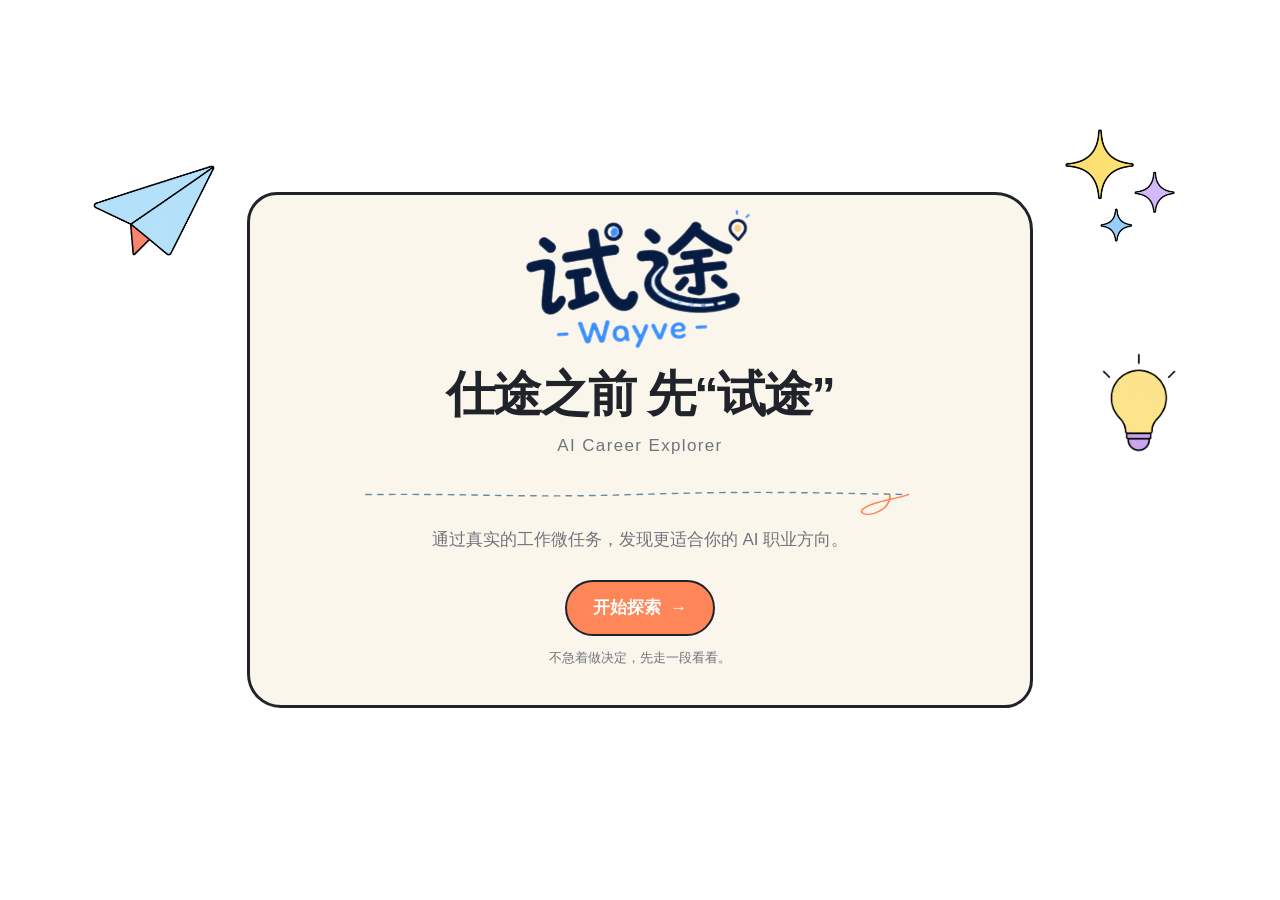
==== commit 03eff8d4: "feat(front): integrate homepage hero illustration" ====
--- a/front/index.html
+++ b/front/index.html
@@ -4,7 +4,7 @@
   <meta charset="utf-8" />
   <meta name="viewport" content="width=device-width, initial-scale=1" />
   <title>AI 职业方向探索</title>
-  <link rel="stylesheet" href="css/styles.css?v=report-radar-v1" />
+  <link rel="stylesheet" href="css/styles.css?v=growth-fix2" />
 </head>
 <body>
   <main class="shell">
@@ -18,7 +18,6 @@
         <p class="intro-wayve-sub">通过真实的工作微任务，发现更适合你的 AI 职业方向。</p>
         <div class="intro-wayve-actions"><button id="introEnterBtn" type="button">开始探索&nbsp;&nbsp;→</button><p>不急着做决定，先走一段看看。</p></div>
       </div>
-      <button id="introSkipBtn" class="intro-wayve-skip" type="button">跳过动画</button>
       <div class="intro-wayve-route" aria-hidden="true"><svg viewBox="0 0 1600 900" preserveAspectRatio="none"><path d="M800 500c130 0 280-30 310-110 30-80-70-130-195-95-155 40-235 160-295 305-60 150-200 250-380 230"/></svg></div>
     </section>
     <nav class="nav" aria-label="主导航"><button class="brand" data-nav="home" type="button" aria-label="返回首页"><img src="assets/report/brand.png" alt="试途" /></button><div class="links"><button class="active" data-nav="home" type="button">首页</button><button data-nav="roles" type="button">探索</button><button data-nav="growth" type="button">轨迹</button></div><button class="profile-trigger" id="profileBtn" type="button" aria-label="打开个人中心"><img src="assets/profile-avatar.jpg" alt="小途头像" /><span>小途</span></button></nav>
@@ -37,10 +36,11 @@
           </svg>
           <div class="hero-doodle cloud-one" aria-hidden="true"></div>
           <div class="hero-doodle cloud-two" aria-hidden="true"></div>
+          <img class="home-hero-lower-illustration" src="assets/home-hero-lower-illustration.png" alt="" aria-hidden="true" />
 
           <div class="landing-head">
             <span class="landing-kicker"><i></i> 用小任务，试一试可能性</span>
-            <h1>你最近，<br />也在重新思考自己的<span>职业方向</span>吗？</h1>
+            <h1>你最近<br />也在重新思考自己的<span>职业方向</span>吗？</h1>
             <p>有时候我们缺少的不是更多岗位名称，而是一次真正接近工作的体验。</p>
             <button class="landing-cta" data-go="profile1" type="button">开始探索 <b>→</b></button>
             <small>先做几个真实任务，再看哪条路更适合你。</small>
@@ -67,60 +67,27 @@
         </div>
       </section>
       <section class="home-panel home-entry-panel" id="homeEntry" aria-label="职业探索入口">
-        <div class="hero"><h1>开始探索 AI 时代的职业可能性</h1><p class="subtitle">通过真实的工作微任务，发现更适合你的 AI 职业方向。</p><div class="entry-grid"><article class="card entry-card"><h2>AI 推荐适合你的岗位</h2><p>基于你的背景和兴趣，智能推荐值得优先体验的岗位。</p><button class="btn" data-go="profile1" type="button">获取职位推荐</button></article><article class="card entry-card"><h2>我想自己选择岗位体验</h2><p>从热门 AI 岗位中自由选择，开始任务体验。</p><button class="btn" data-go="roles" type="button">直接体验岗位</button></article></div><div class="entry-illustrations" aria-hidden="true"><img src="assets/entry-recommendation.png" alt="" /><img src="assets/entry-self-explore.png" alt="" /></div></div>
+        <div class="hero"><h1>开始探索 AI 时代的职业可能性</h1><p class="subtitle">通过真实的工作微任务，发现更适合你的 AI 职业方向。</p><div class="entry-grid"><article class="card entry-card"><h2>AI 推荐适合你的岗位</h2><p>基于你的背景和兴趣，智能推荐值得优先体验的岗位。</p><button class="btn" data-go="profile1" type="button">获取职位推荐</button></article><article class="card entry-card"><h2>我想自己选择岗位体验</h2><p>从热门 AI 岗位中自由选择，开始任务体验。</p><button class="btn" data-go="roles" type="button">直接体验岗位</button></article></div></div>
       </section>
     </section>
 
     <section class="screen" id="profile1"><div class="page-top"><button class="back" data-go="home" type="button">← 返回</button><div class="steps">第 1 步 / 共 3 步 <i class="dot on"></i><i class="dot"></i><i class="dot"></i></div></div><div class="form"><h1>告诉我们一点你的背景</h1><p class="subtitle">这些信息将帮助我们更好地为你推荐岗位。</p><div class="field"><label for="profileStatus">当前状态</label><select id="profileStatus"><option value="">请选择</option><option>在校本科生</option><option>在校硕士 / 博士生</option><option>应届毕业生</option><option>工作 1–3 年</option><option>转行中</option></select></div><div class="field"><label for="profileBackground">专业 / 工作背景</label><textarea id="profileBackground" placeholder="简单介绍一下你的专业、工作或转行背景"></textarea></div><div class="form-actions"><button class="btn" data-go="profile2" type="button">下一步</button></div></div></section>
     <section class="screen" id="profile2"><div class="page-top"><button class="back" data-go="profile1" type="button">← 返回</button><div class="steps">第 2 步 / 共 3 步 <i class="dot on"></i><i class="dot on"></i><i class="dot"></i></div></div><div class="form"><h1>你做过哪些事情？</h1><p class="subtitle">选择你积累过的经历，并补充一些说明。</p><div class="field"><span class="field-label">相关经历（可多选）</span><div class="chips selectable" id="experienceChips"><button class="chip" type="button">产品项目</button><button class="chip" type="button">用户研究</button><button class="chip" type="button">设计</button><button class="chip" type="button">内容运营</button><button class="chip" type="button">数据分析</button><button class="chip" type="button">技术开发</button><button class="chip" type="button">市场推广</button><button class="chip" type="button">客户沟通</button></div></div><div class="field"><label for="profileSkills">已掌握技能 / 工具</label><input id="profileSkills" placeholder="例如：Figma、Python、Prompt、用户访谈、Notion" /></div><div class="field"><label for="profileStory">代表性经历（选填）</label><textarea id="profileStory" placeholder="请简单描述这段经历中的角色、目标、你做了什么、有什么成果"></textarea></div><div class="form-actions"><button class="btn" data-go="profile3" type="button">下一步</button></div></div></section>
     <section class="screen" id="profile3"><div class="page-top"><button class="back" data-go="profile2" type="button">← 返回</button><div class="steps">第 3 步 / 共 3 步 <i class="dot on"></i><i class="dot on"></i><i class="dot on"></i></div></div><div class="form"><h1>什么样的工作更吸引你？</h1><p class="subtitle">你的偏好将帮助我们判断推荐的初始方向。</p><div class="field"><span class="field-label">感兴趣的工作内容（可多选）</span><div class="chips selectable" id="interestChips"><button class="chip" type="button">产品设计</button><button class="chip" type="button">用户研究</button><button class="chip" type="button">数据分析</button><button class="chip" type="button">需求分析</button><button class="chip" type="button">项目管理</button><button class="chip" type="button">客户沟通</button><button class="chip" type="button">内容策划</button><button class="chip" type="button">运营增长</button></div></div><div class="field"><span class="field-label">工作偏好（可多选）</span><div class="chips selectable" id="workStyleChips"><button class="chip" type="button">独立思考</button><button class="chip" type="button">团队协作</button><button class="chip" type="button">高频沟通</button><button class="chip" type="button">深度分析</button><button class="chip" type="button">创意发散</button><button class="chip" type="button">落地执行</button></div></div><div class="field"><label for="profileGoal">当前最想解决的职业问题是什么？</label><textarea id="profileGoal" placeholder="例如：我想进入 AI 行业，但不知道自己更适合哪个岗位"></textarea></div><div class="form-actions"><button class="btn" id="submitProfileBtn" type="button">生成我的推荐</button></div></div></section>
-    <section class="screen" id="analyze1"><div class="loading"><div class="loading-icon">✦</div><h1>AI 正在分析你的信息</h1><p class="subtitle">正在匹配最适合你的岗位方向</p><div class="bar"><span id="analyze1Bar" style="width:0"></span></div><b id="analyze1Pct">0%</b><div class="loading-list"><div class="done">理解你的背景与经历</div><div class="done">分析你的兴趣与偏好</div><div id="analyze1Step3">○ 匹配适合的岗位方向</div></div><button class="btn" id="viewRecommendBtn" style="margin:32px auto 0" type="button" disabled>正在生成结果…</button></div></section>
+    <section class="screen" id="analyze1"><div class="loading"><div class="loading-icon">✦</div><h1>AI 正在整理你的体验信息</h1><p class="subtitle">正在整理值得优先体验的工作方向</p><div class="bar"><span id="analyze1Bar" style="width:0"></span></div><b id="analyze1Pct">0%</b><div class="loading-list"><div class="done">理解你的背景与经历</div><div class="done">分析你的兴趣与偏好</div><div id="analyze1Step3">○ 整理优先体验方向</div></div><button class="btn" id="viewRecommendBtn" style="margin:32px auto 0" type="button" disabled>正在生成结果…</button></div></section>
 
-    <section class="screen" id="recommend"><h1>根据你的背景，推荐你优先体验以下岗位</h1><p class="subtitle">三条值得优先验证的 AI 职业路径，也可以继续查看其他岗位。</p><div class="recommendations" id="recommendList"></div><button class="center-link" data-go="roles" type="button">查看全部岗位 →</button></section>
-    <section class="screen" id="roles" aria-label="岗位选择">
-      <div class="roles-explore">
-        <div class="roles-explore-scene" id="rolesList" aria-label="选择你想体验的岗位"></div>
-      </div>
-    </section>
+    <section class="screen" id="recommend"><h1>根据你的背景，整理优先体验方向</h1><p class="subtitle">三条值得优先验证的 AI 工作方向，也可以继续查看其他岗位。</p><div class="recommendations" id="recommendList"></div><button class="center-link" data-action="view-all-roles" type="button">查看其他岗位 →</button></section>
+    <section class="screen" id="roles"><div class="roles-heading"><button class="back recommendation-back" id="recommendationBack" data-action="back-to-recommend" type="button" hidden>← 返回我的推荐</button><h1>选择你想体验的岗位</h1><p class="subtitle">五种 AI 职业路径，选择一张卡片开始真实工作微任务。</p></div><div class="roles" id="rolesList"></div></section>
 
     <section class="screen" id="previewNotice"><div class="form" style="max-width:640px;margin:80px auto 0;text-align:center"><h1 id="previewJobName">岗位预览</h1><p class="subtitle" id="previewJobDesc"></p><p style="margin:24px 0">该岗位微任务仍在完善中，可先浏览岗位介绍或体验已开放岗位。</p><div class="report-actions"><button class="btn ghost" data-go="roles" type="button">返回岗位列表</button></div></div></section>
 
-    <section class="screen" id="choice" aria-label="微任务体验">
-      <div class="task-top">
-        <div>
-          <h3 class="task-job-title">微任务体验</h3>
-          <p class="subtitle" id="microtaskSubtitle">任务 1 / 6 · 情境选择题</p>
-        </div>
-        <div class="task-progress" id="microtaskProgress">17%<div class="bar"><span id="microtaskProgressBar" style="width:17%"></span></div></div>
-      </div>
-      <div class="question" id="microtaskQuestion">
-        <div class="question-dropdown question-dropdown--chat">
-          <div class="question-dropdown__head">
-            <span class="question-dropdown__meta" id="microtaskMeta"></span>
-            <span class="question-dropdown__hint">下滑查看更多</span>
-          </div>
-          <div class="question-dropdown__body" tabindex="0">
-            <div class="scenario" id="microtaskMessage"></div>
-            <h2 id="microtaskPrompt"></h2>
-          </div>
-        </div>
-        <div class="options single-select" id="microtaskOptions"></div>
-        <div class="task-actions">
-          <button class="btn" id="microtaskNextBtn" type="button" disabled>下一题</button>
-        </div>
-      </div>
-    </section>
-
-    <section class="screen" id="sceneSim" aria-label="情景模拟">
-      <article class="scene-sim">
-        <span class="scene-sim-badge" id="sceneSimBadge"></span>
-        <div class="scene-sim-art"><img id="sceneSimArt" alt="" /></div>
-        <div class="scene-sim-panel" id="sceneSimPanel" aria-live="polite"></div>
-      </article>
-    </section>
-
+    <section class="screen" id="choice"><div class="task-top"><div><h3 class="task-job-title">AI产品 · 微任务体验</h3><p class="subtitle">任务 1 / 5 · 选择题</p></div><div class="task-progress">25%<div class="bar"><span style="width:25%"></span></div></div></div><div class="question"><div class="question-dropdown question-dropdown--chat"><div class="question-dropdown__head"><span class="question-dropdown__meta">Mia｜产品负责人  09:30</span><span class="question-dropdown__hint">下滑查看更多</span></div><div class="question-dropdown__body" tabindex="0"><div class="scenario"><b>情境说明</b><br>你正在负责一款 AI 办公产品，近期团队收到了多条用户反馈，请根据这些信息做出判断。</div><h2>基于以上信息，你认为当前最值得优先解决的问题是什么？</h2></div></div><div class="options single-select"><button class="option" type="button">A. 新用户注册流程复杂</button><button class="option" type="button">B. AI 回答不准确</button><button class="option" type="button">C. 文件导入功能不稳定</button><button class="option" type="button">D. 页面加载速度较慢</button></div><p class="question-validation" aria-live="polite"></p><div class="question-nav"><button class="question-arrow" data-qnav="prev" type="button" disabled aria-label="上一题"></button><button class="question-arrow" data-qnav="next" type="button" aria-label="下一题"></button></div></div></section>
+    <section class="screen" id="ranking"><div class="task-top"><div><h3 class="task-job-title">AI产品 · 微任务体验</h3><p class="subtitle">任务 2 / 5 · 排序题</p></div><div class="task-progress">50%<div class="bar"><span style="width:50%"></span></div></div></div><div class="question"><div class="question-dropdown"><div class="question-dropdown__head"><span class="question-dropdown__meta">题目说明</span><span class="question-dropdown__hint">下滑查看更多</span></div><div class="question-dropdown__body" tabindex="0"><h2>请按照你认为的优先级重新排序</h2><p class="subtitle">请将卡片拖动到合适的位置，最优先处理的问题放在最上方。</p></div></div><div class="ranking" id="rankingList"><div class="sort-item" draggable="true"><span class="handle">⠿</span><span>用户无法完成注册</span></div><div class="sort-item" draggable="true"><span class="handle">⠿</span><span>AI 回答不准确</span></div><div class="sort-item" draggable="true"><span class="handle">⠿</span><span>文件导入失败率高</span></div><div class="sort-item" draggable="true"><span class="handle">⠿</span><span>页面加载时间过长</span></div></div><p class="drag-tip">⠿ 按住卡片并上下拖动以调整优先级</p><p class="question-validation" aria-live="polite"></p><div class="question-nav"><button class="question-arrow" data-qnav="prev" type="button" aria-label="上一题"></button><button class="question-arrow" data-qnav="next" type="button" aria-label="下一题"></button></div></div></section>
+    <section class="screen" id="category"><div class="task-top"><div><h3 class="task-job-title">AI产品 · 微任务体验</h3><p class="subtitle">任务 3 / 5 · 连线匹配题</p></div><div class="task-progress">75%<div class="bar"><span style="width:75%"></span></div></div></div><div class="question"><div class="question-dropdown"><div class="question-dropdown__head"><span class="question-dropdown__meta">题目说明</span><span class="question-dropdown__hint">下滑查看更多</span></div><div class="question-dropdown__body" tabindex="0"><h2>请将以下用户反馈与对应的问题类别连线</h2><p class="subtitle">先点击左侧一条反馈，再点击右侧最匹配的类别。</p></div></div><div class="matching-board" id="matchingBoard"><svg class="match-lines" id="matchLines" aria-hidden="true"></svg><div class="match-column"><h3>用户反馈</h3><button class="match-item source" type="button" data-source="导入文件"><span>不知道如何导入文件</span></button><button class="match-item source" type="button" data-source="速度"><span>感觉输出结果偏慢</span></button><button class="match-item source" type="button" data-source="准确性"><span>AI 回答有时不准确</span></button><button class="match-item source" type="button" data-source="限制"><span>上传文件大小有限制</span></button><button class="match-item source" type="button" data-source="建议"><span>希望增加自动总结</span></button><button class="match-item source" type="button" data-source="记录"><span>打不开聊天记录</span></button></div><div class="match-column"><h3>问题类别</h3><button class="match-item target" type="button" data-target="功能问题">功能问题</button><button class="match-item target" type="button" data-target="体验问题">体验问题</button><button class="match-item target" type="button" data-target="新需求 / 建议">新需求 / 建议</button></div></div><p class="match-tip">已连线的反馈可再次点击，重新选择匹配类别。</p><p class="question-validation" aria-live="polite"></p><div class="question-nav"><button class="question-arrow" data-qnav="prev" type="button" aria-label="上一题"></button><button class="question-arrow" data-qnav="next" type="button" aria-label="下一题"></button></div></div></section>
+    <section class="screen" id="evidence"><div class="task-top"><div><h3 class="task-job-title">AI产品 · 微任务体验</h3><p class="subtitle">任务 4 / 5 · 信息分析题</p></div><div class="task-progress">100%<div class="bar"><span style="width:100%"></span></div></div></div><div class="question"><div class="question-dropdown"><div class="question-dropdown__head"><span class="question-dropdown__meta">阅读材料</span><span class="question-dropdown__hint">下滑查看更多</span></div><div class="question-dropdown__body" tabindex="0"><h2>请阅读以下用户访谈记录，选择你认为最值得关注的 3 条信息。</h2><article class="material"><b>访谈记录（节选）</b><ul><li>用户 A：我第一次打开产品时，不知道文件应该从哪里导入……</li><li>用户 B：AI 回答有时很慢，而且我已经上传了文档，它还是继续问我问题……</li><li>用户 C：我最想要的是能够记住历史聊天记录……</li><li>用户 D：整体体验不错，但我比较在意稳定性……</li></ul></article></div></div><div class="evidence-grid"><div><label class="check-option"><input type="checkbox" /> 用户不知道如何导入文件</label><label class="check-option"><input type="checkbox" /> AI 回答有时不准确</label><label class="check-option"><input type="checkbox" /> 用户希望历史记录可被保存</label><label class="check-option"><input type="checkbox" /> 页面加载速度较慢</label><label class="check-option"><input type="checkbox" /> 历史记录不容易找到</label></div></div><p class="question-validation" aria-live="polite"></p><div class="question-nav"><button class="question-arrow" data-qnav="prev" type="button" aria-label="上一题"></button><button class="question-arrow" data-qnav="next" type="button" aria-label="下一题"></button></div></div></section>
+    <section class="screen" id="open"><div class="task-top"><div><h3 class="task-job-title">AI产品 · 微任务体验</h3><p class="subtitle">最后一步 · 补充你的思考</p></div><div class="task-progress">100%<div class="bar"><span style="width:100%"></span></div></div></div><div class="question"><div class="question-dropdown"><div class="question-dropdown__head"><span class="question-dropdown__meta">开放题</span><span class="question-dropdown__hint">下滑查看更多</span></div><div class="question-dropdown__body" tabindex="0"><h2>如果你是产品经理，接下来你会采取什么行动？</h2><p class="subtitle">请用 1–3 句话说明你的想法。可以从验证问题、制定方案、优先级调整等角度思考。</p></div></div><textarea id="openAnswer" placeholder="输入你的回答……" maxlength="500"></textarea><p class="question-validation" aria-live="polite"></p><div class="question-nav"><button class="question-arrow" data-qnav="prev" type="button" aria-label="上一题"></button><button class="question-arrow" data-qnav="next" type="button" aria-label="完成并查看报告"></button></div></div></section>
     <section class="screen" id="analyze2"><div class="loading"><div class="loading-icon">✦</div><h1>AI 正在分析你的任务表现</h1><p class="subtitle">正在基于你的回答，评估岗位匹配与能力表现。</p><div class="bar"><span id="analyze2Bar" style="width:0"></span></div><b id="analyze2Pct">0%</b><div class="loading-list"><div class="done">理解你的题目内容</div><div class="done">评估你的判断方式</div><div id="analyze2Step3">○ 生成个性化反馈报告</div></div><button class="btn" id="viewReportBtn" style="margin:32px auto 0" type="button" disabled>正在生成报告…</button></div></section>
-    <section class="screen" id="report"><div class="report"><div class="report-header"><div><button class="back" data-go="growth" type="button">← 返回</button><h1 id="reportJobTitle">AI产品 · 职业体验报告</h1></div><button class="btn ghost" type="button">导出报告</button></div><article class="summary"><div class="score">本轮证据较充分<small>综合判断</small></div><div><h2>你在用户理解和问题拆解方面表现较好</h2><p class="subtitle" id="reportSummary">较适合从产品视角进入 AI 行业。你的表现说明你具备一定的岗位适配潜力，但在优先级判断上仍可进一步加强。</p></div></article><div class="report-grid"><section class="section"><h3>岗位能力对照</h3><div class="radar-wrap"><div class="radar"><svg viewBox="0 0 260 245" aria-label="叠加双雷达图"><g fill="none" stroke="#aaa" stroke-width="1"><polygon points="130,18 235,93 195,215 65,215 25,93"/><polygon points="130,51 202,103 177,186 83,186 58,103"/><polygon points="130,84 170,113 159,157 101,157 90,113"/><line x1="130" y1="18" x2="130" y2="215"/><line x1="25" y1="93" x2="195" y2="215"/><line x1="235" y1="93" x2="65" y2="215"/></g><polygon points="130,30 220,97 180,204 70,204 37,98" fill="rgba(30,30,30,.12)" stroke="#1e1e1e" stroke-width="3"/><polygon points="130,56 190,112 164,177 86,184 70,112" fill="rgba(130,130,130,.18)" stroke="#777" stroke-width="3"/><g font-size="11" fill="#222"><text x="104" y="12">问题拆解</text><text x="215" y="91">用户理解</text><text x="180" y="231">证据判断</text><text x="15" y="231">优先级决策</text><text x="-2" y="91">沟通表达</text></g></svg></div><div class="legend"><span><i></i>岗位要求</span><span><i class="mine"></i>我的情况</span><p>我的情况由个人信息 + 任务表现综合生成</p></div></div></section><section class="section"><h3>你的优势</h3><div class="insight"><b>用户理解较强</b><br>你能从任务中准确识别出用户真正遇到的问题。</div><div class="insight"><b>沟通表达较清晰</b><br>你的回答结构较明确，能够解释判断依据。</div><h3 style="margin-top:22px">值得加强</h3><div class="insight"><b>优先级决策</b><br>在资源有限时的取舍逻辑仍可加强。</div><div class="insight"><b>证据判断</b><br>建议练习基于信息证据做决策。</div></section></div><div class="report-grid"><section class="section"><h3>AI 判断依据</h3><ul class="basis" id="reportBasis"><li>你在排序题中优先选择了解决高频核心问题。</li><li>你能从访谈记录中提取关键用户痛点。</li><li>你的开放回答体现出一定的产品思路，但缺少更明确的优先级标准。</li></ul></section><section class="section"><h3>下一步建议</h3><p id="reportNextStep"><b>继续探索：</b>继续体验其他 AI 岗位，比较你在不同岗位中的表现差异。</p></section></div><div class="report-actions"><button class="btn ghost" data-go="roles" type="button">体验其他岗位</button><button class="btn" data-go="growth" type="button">查看成长轨迹</button></div></div></section>
+    <section class="screen" id="report"><div class="report"><div class="report-header"><div><button class="back" data-go="growth" type="button">← 返回</button><h1 id="reportJobTitle">AI产品 · 职业体验报告</h1></div><button class="btn ghost" type="button">导出报告</button></div><article class="summary"><div class="score">本轮观察摘要<small>基于本次体验</small></div><div><h2>你在用户理解和问题拆解方面表现较突出</h2><p class="subtitle" id="reportSummary">本次 AI 产品情境题中，你在用户理解与问题拆解相关判断上表现较突出；优先级与取舍仍值得通过更多情境继续验证。</p></div></article><div class="report-grid"><section class="section"><h3>六维工作判断观察</h3><div class="radar-wrap"><div class="radar"><svg viewBox="0 0 260 245" aria-label="叠加双雷达图"><g fill="none" stroke="#aaa" stroke-width="1"><polygon points="130,18 235,93 195,215 65,215 25,93"/><polygon points="130,51 202,103 177,186 83,186 58,103"/><polygon points="130,84 170,113 159,157 101,157 90,113"/><line x1="130" y1="18" x2="130" y2="215"/><line x1="25" y1="93" x2="195" y2="215"/><line x1="235" y1="93" x2="65" y2="215"/></g><polygon points="130,30 220,97 180,204 70,204 37,98" fill="rgba(30,30,30,.12)" stroke="#1e1e1e" stroke-width="3"/><polygon points="130,56 190,112 164,177 86,184 70,112" fill="rgba(130,130,130,.18)" stroke="#777" stroke-width="3"/><g font-size="11" fill="#222"><text x="104" y="12">问题拆解</text><text x="215" y="91">用户理解</text><text x="180" y="231">证据判断</text><text x="15" y="231">优先级决策</text><text x="-2" y="91">沟通表达</text></g></svg></div><div class="legend"><span><i></i>岗位要求</span><span><i class="mine"></i>我的情况</span><p>我的情况由个人信息 + 任务表现综合生成</p></div></div></section><section class="section"><h3>你的优势</h3><div class="insight"><b>用户理解较强</b><br>你能从任务中准确识别出用户真正遇到的问题。</div><div class="insight"><b>沟通表达较清晰</b><br>你的回答结构较明确，能够解释判断依据。</div><h3 style="margin-top:22px">值得加强</h3><div class="insight"><b>优先级决策</b><br>在资源有限时的取舍逻辑仍可加强。</div><div class="insight"><b>证据判断</b><br>建议练习基于信息证据做决策。</div></section></div><div class="report-grid"><section class="section"><h3>AI 判断依据</h3><ul class="basis" id="reportBasis"><li>你在排序题中优先选择了解决高频核心问题。</li><li>你能从访谈记录中提取关键用户痛点。</li><li>你的开放回答体现出一定的产品思路，但缺少更明确的优先级标准。</li></ul></section><section class="section"><h3>下一步建议</h3><p id="reportNextStep"><b>继续探索：</b>继续体验其他 AI 岗位，比较你在不同岗位中的表现差异。</p></section></div><div class="report-actions"><button class="btn ghost" data-go="roles" type="button">体验其他岗位</button><button class="btn" data-go="growth" type="button">查看成长轨迹</button></div></div></section>
     <section class="screen" id="growth">
       <article class="growth-page" aria-label="我的职业探索轨迹">
         <header class="growth-hero">
@@ -163,7 +130,7 @@
               <div class="growth-card">
                 <div class="growth-card-head">
                   <span class="growth-card-icon growth-card-icon--green"><img src="assets/growth/icon-clipboard.svg" alt="" width="20" height="20" /></span>
-                  <span class="growth-badge growth-badge--green">适配潜力高</span>
+                  <span class="growth-badge growth-badge--green">本轮体验已完成</span>
                 </div>
                 <p class="growth-card-meta">第一站 · 已完成</p>
                 <h3 class="growth-card-title">AI 产品经理</h3>
@@ -215,6 +182,6 @@
 
     <div class="drawer-shade" id="drawerShade"></div><aside class="drawer" id="drawer"><div class="drawer-head"><b>我的</b><button class="close" id="drawerClose" type="button">×</button></div><div class="avatar"><img src="assets/profile-avatar.jpg" alt="小途头像" /></div><h2 style="margin-bottom:2px">探索者</h2><p class="profile-id" id="drawerSessionId">会话加载中…</p><ul class="drawer-menu"><li data-go="roles">我的岗位</li><li data-go="growth">我的报告</li><li>我的收藏</li><li>设置</li><li>帮助与反馈</li><li class="logout">退出登录</li></ul></aside>
   </main>
-  <script src="js/app.js?v=report-radar-v1"></script>
+  <script src="js/app.js?v=growth-fix2"></script>
 </body>
 </html>
--- a/front/css/styles.css
+++ b/front/css/styles.css
@@ -1,4 +1,4 @@
-﻿:root { --ink:#1e1e1e; --muted:#6d6d6d; --line:#bbb; --soft:#f1f1f1; --paper:#fff; --shade:#dedede; }
+:root { --ink:#1e1e1e; --muted:#6d6d6d; --line:#bbb; --soft:#f1f1f1; --paper:#fff; --shade:#dedede; }
     * { box-sizing:border-box; }
     html,body { width:100%; height:100%; min-height:100dvh; overflow:hidden; overscroll-behavior:none; }
     body { margin:0; background:#fff; color:var(--ink); font:14px/1.5 Arial,"PingFang SC","Microsoft YaHei",sans-serif; }
@@ -101,166 +101,9 @@
     .tags { display:flex; flex-wrap:wrap; gap:6px; margin-bottom:18px; }
     .tag { padding:4px 7px; border:1px solid #777; color:#555; font-size:12px; }
     .center-link { display:block; background:none; border:0; margin:30px auto 0; border-bottom:1px solid; padding:5px; }
-    /* Figma node 280:233 — 探索岗位选择 */
-    #roles {
-      padding:0;
-      text-align:left;
-      overflow:hidden;
-      background:#fff;
-      background-image:none;
-    }
-    #roles.active { display:block; }
-    .roles-explore {
-      position:relative;
-      width:100%;
-      height:100%;
-      min-height:calc(100dvh - 96px);
-      background:#fff;
-    }
-    .roles-explore-scene {
-      position:relative;
-      width:100%;
-      max-width:1440px;
-      margin:0 auto;
-      height:100%;
-      min-height:calc(100dvh - 96px);
-      aspect-ratio:1440 / 909;
-    }
-    .roles-explore-floor-wrap {
-      position:absolute;
-      left:0;
-      bottom:0;
-      width:100%;
-      height:47.74%;
-      overflow:hidden;
-      pointer-events:none;
-      z-index:0;
-    }
-    .roles-explore-floor {
-      position:absolute;
-      left:0;
-      top:-166.05%;
-      width:100%;
-      height:266.05%;
-      max-width:none;
-      object-fit:cover;
-      object-position:center bottom;
-      pointer-events:none;
-    }
-    .roles-explore-desk-stage {
-      position:absolute;
-      inset:0;
-      pointer-events:none;
-      z-index:1;
-    }
-    .roles-explore-desk-item {
-      position:absolute;
-      object-fit:contain;
-      pointer-events:none;
-      transform-origin:center center;
-    }
-    .roles-explore-node {
-      position:absolute;
-      width:9%;
-      min-width:88px;
-      max-width:130px;
-      padding:0;
-      border:0;
-      background:transparent;
-      cursor:pointer;
-      z-index:8;
-      transition:z-index 0s;
-    }
-    .roles-explore-node:hover,
-    .roles-explore-node:focus-visible {
-      z-index:10;
-      outline:none;
-    }
-    .roles-explore-avatar {
-      display:block;
-      width:100%;
-      aspect-ratio:1;
-      transition:transform .28s cubic-bezier(.34,1.4,.64,1);
-      transform-origin:center center;
-    }
-    .roles-explore-avatar img {
-      width:100%;
-      height:100%;
-      display:block;
-      object-fit:contain;
-    }
-    .roles-explore-node:hover .roles-explore-avatar,
-    .roles-explore-node:focus-visible .roles-explore-avatar {
-      transform:scale(1.18);
-    }
-    .roles-explore-bubble {
-      position:absolute;
-      display:block;
-      pointer-events:none;
-    }
-    .roles-explore-bubble-bg {
-      width:100%;
-      height:auto;
-      display:block;
-    }
-    .roles-explore-bubble-text {
-      position:absolute;
-      left:10%;
-      right:8%;
-      top:20%;
-      font-size:clamp(11px,1.15vw,16px);
-      line-height:1.35;
-      color:#494949;
-      font-family:"Microsoft YaHei","SimHei",sans-serif;
-      text-align:center;
-    }
-    .roles-explore-bubble--ui {
-      left:-42%;
-      bottom:88%;
-      width:min(210px,22vw);
-    }
-    .roles-explore-bubble--pm {
-      left:-8%;
-      bottom:92%;
-      width:min(210px,22vw);
-    }
-    .roles-explore-bubble--dev {
-      left:-12%;
-      bottom:86%;
-      width:min(210px,22vw);
-    }
-    .roles-explore-bubble--data {
-      right:-28%;
-      left:auto;
-      bottom:90%;
-      width:min(230px,24vw);
-    }
-    .roles-explore-bubble--ops {
-      left:-8%;
-      bottom:92%;
-      width:min(240px,25vw);
-    }
-    .roles-explore-bubble--data .roles-explore-bubble-text {
-      left:8%;
-      right:10%;
-    }
-    @media (max-width:900px) {
-      #roles { padding:0; }
-      .roles-explore,
-      .roles-explore-scene {
-        min-height:calc(100dvh - 70px);
-      }
-      .roles-explore-node {
-        min-width:64px;
-        max-width:96px;
-      }
-      .roles-explore-bubble-text { font-size:10px; }
-    }
-    @media (prefers-reduced-motion:reduce) {
-      .roles-explore-avatar { transition:none; }
-      .roles-explore-node:hover .roles-explore-avatar,
-      .roles-explore-node:focus-visible .roles-explore-avatar { transform:none; }
-    }
+    #roles { text-align:center; }
+    #roles > h1 { margin-bottom:6px; }
+    .roles { min-height:clamp(340px,50vh,460px); max-width:1180px; margin:24px auto 0; display:flex; align-items:center; justify-content:center; padding:22px 38px 38px; overflow:visible; }
     .fan-card { --r:0deg; --y:0px; position:relative; z-index:1; flex:0 0 clamp(210px,17vw,270px); height:clamp(310px,42vh,390px); margin-left:clamp(-58px,-3vw,-35px); padding:24px 22px 20px; border:2px solid var(--ink); background:#eee; box-shadow:7px 8px 0 rgba(0,0,0,.16); text-align:left; display:flex; flex-direction:column; transform:translateY(var(--y)) rotate(var(--r)); transform-origin:50% 90%; transition:transform .2s ease,box-shadow .2s ease,z-index 0s; }
     .fan-card:first-child { margin-left:0; --r:-7deg; --y:15px; background:#d9d9d9; }
     .fan-card:nth-child(2) { --r:-3deg; --y:4px; background:#f5f5f5; z-index:2; }
@@ -324,6 +167,47 @@
     .drawer-shade { display:none; position:absolute; inset:0; background:rgba(0,0,0,.22); z-index:10; }.drawer-shade.show { display:block; }.drawer { position:absolute; z-index:11; top:0; right:-420px; width:390px; height:100%; background:#fff; border-left:2px solid; padding:32px; transition:right .25s; }.drawer.show { right:0; }.drawer-head { display:flex; justify-content:space-between; }.close { border:0; background:#fff; font-size:24px; }.avatar { width:68px; height:68px; border:2px solid; border-radius:50%; display:grid;place-items:center;margin:30px 0 12px; }.profile-id { color:var(--muted); font-size:12px; }.drawer-menu { list-style:none; margin:32px 0; padding:0; border-top:1px solid; }.drawer-menu li { padding:15px 4px; border-bottom:1px solid; display:flex; justify-content:space-between; }.drawer-menu li::after { content:'›'; font-size:20px; }.drawer-menu .logout { margin-top:16px; border:1px solid; padding:12px; display:block; text-align:center; }
     @media (max-width:850px) { .shell{width:100%;margin:0;box-shadow:none;border:0}.nav{padding:0 20px}.links{gap:12px}.screen{padding:35px 24px}#home{padding:0}.warmup-panel{padding:25px 18px}.warmup-canvas{min-height:520px}.warmup-center{width:88%}.thought-bubble{font-size:12px;padding:8px 11px;min-height:38px}.thought-bubble:nth-of-type(1){left:0;top:4%}.thought-bubble:nth-of-type(2){right:0;top:13%}.thought-bubble:nth-of-type(3){left:0;top:65%}.thought-bubble:nth-of-type(4){right:0;top:72%}.thought-bubble:nth-of-type(5){left:5%;bottom:3%}.thought-bubble:nth-of-type(6){right:4%;bottom:11%}.home-entry-panel{padding:38px 24px}.home-entry-panel .entry-grid{margin-top:36px}.entry-grid,.report-grid,.evidence-grid{grid-template-columns:1fr}.recommendations{min-height:410px;justify-content:flex-start;overflow-x:auto;scroll-snap-type:x mandatory;padding:26px 16px 44px}.recommend-card,.recommend-card:first-child{flex:0 0 82vw;height:370px;margin-left:14px;transform:none;scroll-snap-align:center}.recommend-card:hover,.recommend-card:focus-within{transform:translateY(-8px)}.roles{min-height:390px;justify-content:flex-start;overflow-x:auto;scroll-snap-type:x mandatory;padding:25px 20px 42px}.fan-card,.fan-card:first-child{flex:0 0 78vw;height:350px;margin-left:14px;transform:none;scroll-snap-align:center}.fan-card:hover,.fan-card:focus-within{transform:translateY(-8px)}.task-top{display:block}.task-progress{text-align:left;margin-top:16px}.task-progress .bar{margin-left:0}.matching-board{grid-template-columns:1fr;gap:32px}.match-lines{display:none}.summary{grid-template-columns:1fr}.score{border-right:0;border-bottom:1px solid;padding:0 0 15px}.track-item{grid-template-columns:1fr}.radar-wrap{grid-template-columns:1fr} }
     @media (prefers-reduced-motion:reduce) { .thought-bubble,.warmup-note::after,.intro-mark,.intro-hint,.intro-line { animation:none; } #home { scroll-behavior:auto; } }
+
+    /* Selectively ported Wayve opening animation. Scoped to the intro layer. */
+    .intro-wayve { overflow:hidden; cursor:default; color:#20232a; background:#fff; isolation:isolate; }
+    .intro-wayve::before { content:""; position:absolute; inset:0; z-index:-2; background:radial-gradient(circle at 1px 1px,rgba(32,35,42,.075) 1px,transparent 1.1px) 0 0/22px 22px; opacity:.48; }
+    .intro-wayve::after { content:""; position:absolute; z-index:-1; top:50%; left:50%; width:min(780px,82vw); height:min(510px,62vh); border:3px solid #20232a; border-radius:30px 38px 28px 34px; background:#fbf6eb; transform:translate(-50%,-50%); }
+    .intro-wayve-inner { width:min(720px,76vw); position:relative; z-index:2; text-align:center; transform:translateY(-1vh); }
+    .intro-wayve-badge { display:grid; place-items:center; width:min(228px,46vw); height:auto; margin:0 auto 18px; border:0; border-radius:0; background:transparent; opacity:0; transform:rotate(-3deg); animation:wayveBadgeDrop .72s cubic-bezier(.2,.8,.22,1.2) .12s forwards; }
+    .intro-wayve-badge img { display:block; width:100%; height:auto; }
+    .intro-wayve h1 { margin:0; color:#20232a; font-size:clamp(31px,3.8vw,52px); font-weight:800; line-height:1.18; letter-spacing:-.035em; opacity:0; animation:wayveFadeUp .68s ease .55s forwards; }
+    .intro-wayve-en { margin:10px 0 0; color:#70747c; font-size:17px; letter-spacing:.08em; opacity:0; animation:wayveFadeUp .62s ease .78s forwards; }
+    .intro-wayve-path { width:min(560px,70vw); height:52px; margin:9px auto 0; opacity:0; animation:wayveAppear .2s linear 1.05s forwards; }
+    .intro-wayve-path svg { width:100%; height:100%; overflow:visible; }
+    .intro-wayve-main-path,.intro-wayve-tail-path { fill:none; stroke-linecap:round; }
+    .intro-wayve-main-path { stroke:#6a8aa0; stroke-width:2.5; stroke-dasharray:7 9; stroke-dashoffset:1000; animation:wayveDraw 1.05s cubic-bezier(.4,0,.15,1) 1.06s forwards; }
+    .intro-wayve-tail-path { stroke:#ff8659; stroke-width:2.5; stroke-dasharray:240; stroke-dashoffset:240; animation:wayveDrawSmall .8s ease 1.95s forwards; }
+    .intro-wayve-sub { margin:7px 0 0; color:#70747c; font-size:17px; opacity:0; animation:wayveFadeUp .62s ease 2.05s forwards; }
+    .intro-wayve-actions { margin-top:28px; opacity:0; animation:wayvePop .52s cubic-bezier(.2,.85,.28,1.15) 2.45s forwards; }
+    .intro-wayve-actions button { border:2px solid #20232a; border-radius:999px; background:#ff8659; color:#fff; padding:13px 26px; font-size:17px; font-weight:800; }
+    .intro-wayve-actions p { margin:12px 0 0; color:#70747c; font-size:13px; }
+    .intro-wayve-plane,.intro-wayve-sparkles,.intro-wayve-bulb { position:absolute; z-index:1; opacity:0; pointer-events:none; }
+    .intro-wayve-plane img,.intro-wayve-sparkles img,.intro-wayve-bulb img { display:block; width:100%; height:auto; }
+    .intro-wayve-plane { top:18%; left:7%; width:128px; animation:wayveFlyIn 1.2s cubic-bezier(.2,.8,.2,1) 1.45s forwards,wayveFloat 3.4s ease-in-out 2.7s infinite; }
+    .intro-wayve-sparkles { top:14%; right:8%; width:116px; transform:rotate(8deg); animation:wayveFadeUp .5s ease 1.8s forwards,wayveFloatTwo 4.2s ease-in-out 2.2s infinite; }
+    .intro-wayve-bulb { top:39%; right:8%; width:78px; transform:rotate(45deg); animation:wayveFadeUp .56s ease 1.95s forwards,wayveFloat 3.7s ease-in-out 2.55s infinite; }
+    .intro-wayve-route { position:absolute; z-index:4; inset:0; pointer-events:none; opacity:0; }
+    .intro-wayve-route svg { width:100%; height:100%; }
+    .intro-wayve-route path { fill:none; stroke:#ff8659; stroke-width:4; stroke-linecap:round; stroke-dasharray:2400; stroke-dashoffset:2400; }
+    .intro-wayve.leaving .intro-wayve-route { opacity:1; }
+    .intro-wayve.leaving .intro-wayve-route path { animation:wayveBigRoute .95s cubic-bezier(.4,0,.2,1) forwards; }
+    @keyframes wayveBadgeDrop { 0% { opacity:0; transform:translateY(-30px) rotate(-3deg) scale(.86); } 70% { opacity:1; transform:translateY(5px) rotate(-3deg) scale(1.04); } 100% { opacity:1; transform:rotate(-3deg); } }
+    @keyframes wayveFadeUp { from { opacity:0; transform:translateY(16px); } to { opacity:1; transform:none; } }
+    @keyframes wayveAppear { to { opacity:1; } }
+    @keyframes wayveDraw { to { stroke-dashoffset:0; } }
+    @keyframes wayveDrawSmall { to { stroke-dashoffset:0; } }
+    @keyframes wayvePop { 0% { opacity:0; transform:translateY(12px) scale(.94); } 100% { opacity:1; transform:none; } }
+    @keyframes wayveFlyIn { 0% { opacity:0; transform:translate(-40px,30px) rotate(-18deg); } 100% { opacity:1; transform:none; } }
+    @keyframes wayveFloat { 50% { transform:translateY(-8px) rotate(2deg); } }
+    @keyframes wayveFloatTwo { 50% { transform:translateY(7px); } }
+    @keyframes wayveBigRoute { to { stroke-dashoffset:0; } }
+    @media (max-width:780px) { .intro-wayve::after { width:90vw; height:535px; }.intro-wayve-inner { width:86vw; }.intro-wayve-path { width:74vw; }.intro-wayve h1 { font-size:38px; }.intro-wayve-plane { top:13%; left:1%; width:92px; }.intro-wayve-sparkles { top:15%; right:2%; width:82px; }.intro-wayve-bulb { top:37%; right:3%; width:58px; } }
+    @media (prefers-reduced-motion:reduce) { .intro-wayve * { animation:none !important; opacity:1; }.intro-wayve-main-path,.intro-wayve-tail-path { stroke-dashoffset:0; } }
 
     /* Doodle paper theme — inspired by the supplied hand-drawn references */
     :root { --ink:#454149; --muted:#746f77; --line:#58535b; --soft:#f5eee4; --paper:#fffaf0; --shade:#e8dfd3; --coral:#ff6240; --yellow:#ffd15a; --mint:#67d6c8; --pink:#f58bb7; --violet:#bd91ef; --blue:#5ebfd7; }
@@ -389,6 +273,7 @@
     .option,.sort-item,.check-option,.match-item { background:#fffaf0; border-color:var(--line); border-radius:4px 9px 5px 7px; box-shadow:3px 4px 0 rgba(69,65,73,.14); }
     .option:hover,.sort-item:hover,.match-item:hover { background:#fff0b5; transform:translateY(-2px); }
     .option.selected,.match-item.selected { background:var(--coral); color:#fff; }
+    .option:focus-visible,.check-option:has(input:focus-visible) { outline:3px solid var(--blue); outline-offset:2px; }
     .matching-board { background:rgba(255,255,255,.35); padding:16px; border:2px dashed rgba(69,65,73,.34); }
     .score { background:#fff0ad; border-right:2px dashed var(--line); }
     .section:nth-child(odd),.track-item:nth-child(odd) { background:#fff4df; }
@@ -413,14 +298,9 @@
     .figma-user { gap:12px; font-size:16px; }.figma-user img { width:46px; height:46px; border-radius:50%; }
     .figma-report-body { width:min(1280px,calc(100% - 48px)); margin:auto; padding:14px 0 72px; }
     .figma-hero { min-height:530px; display:grid; grid-template-columns:.88fr 1.12fr; align-items:center; gap:36px; }.figma-copy { padding:0 14px 0 18px; }.figma-report-return { display:flex; align-items:center; gap:18px; color:#aac393; font-size:16px; margin-bottom:25px; }
-    .figma-back { border:0; background:transparent; color:#111; font:400 42px/1 Arial; padding:0; }.figma-eyebrow { margin:0; font-size:19px; }    .figma-copy h1 { color:#aac393; font-size:clamp(46px,5.25vw,72px); letter-spacing:-.06em; margin:0 0 12px; }
-    .figma-hero-lead { margin:8px 0 0; font-size:19px; color:#20232a; }
-    .figma-copy > p:last-child { max-width:440px; color:#494949; font-size:16px; line-height:1.9; margin-top:16px; }
-    .figma-hero-art { display:block; width:100%; max-height:520px; object-fit:contain; object-position:center; }
-    .figma-evidence-panel { min-height:420px; background:#f8fff2; border-radius:30px; padding:38px 48px; display:grid; grid-template-columns:minmax(280px,420px) 1fr; gap:40px; align-items:start; }
-    .figma-evidence-left h2 { color:#779d56; font-size:32px; margin:0 0 18px; }
-    .figma-radar-wrap { width:100%; max-width:369px; }
-    .figma-radar-wrap svg { display:block; width:100%; height:auto; }
+    .figma-back { border:0; background:transparent; color:#111; font:400 42px/1 Arial; padding:0; }.figma-eyebrow { margin:0; font-size:19px; }.figma-copy h1 { color:#aac393; font-size:clamp(46px,5.25vw,72px); letter-spacing:-.06em; margin:0 0 12px; }
+    .figma-potential { display:inline-flex; gap:6px; align-items:center; padding:3px 10px; border-radius:99px; background:#e7f2dc; color:#779d56; font-size:13px; }.figma-potential b { background:#fff; border-radius:99px; padding:1px 9px; font-weight:600; }.figma-copy > p:last-child { max-width:440px; color:#494949; font-size:16px; line-height:1.9; margin-top:22px; }
+    .figma-hero-art { display:block; width:100%; max-height:520px; object-fit:contain; object-position:center; }.figma-evidence-panel { min-height:420px; background:#f8fff2; border-radius:30px; padding:38px 60px; display:grid; grid-template-columns:.78fr 1.22fr; gap:50px; }
     .figma-evidence-panel h2 { color:#779d56; font-size:32px; margin:0; }.figma-evidence-copy h3 { color:#56703f; font-size:27px; margin:28px 0 14px; }.figma-evidence-copy ul { color:#39571f; padding-left:25px; font-size:18px; line-height:2; }.figma-notice { color:#56703f; font-size:14px; }
     .figma-advice { padding:74px 0 12px; }.figma-advice > h2 { text-align:center; font-size:30px; margin-bottom:32px; }.figma-advice-grid { display:grid; grid-template-columns:repeat(4,1fr); gap:26px; }.figma-advice-card { min-height:420px; border-radius:22px; padding:30px 28px 18px; display:flex; flex-direction:column; overflow:hidden; }.figma-advice-card span { align-self:center; font-size:13px; padding:4px 12px; border-radius:20px; }.figma-advice-card h3 { text-align:center; font-size:24px; margin:28px 0 14px; }.figma-advice-card p { font-size:16px; line-height:1.75; min-height:84px; }.figma-advice-card img { width:76%; aspect-ratio:1/0.76; object-fit:cover; object-position:center; border-radius:9px; margin:auto auto 0; mix-blend-mode:multiply; }
     .figma-advice-card.coral { background:#fff4f4; }.figma-advice-card.coral span { background:#ffe2e2; color:#f05153; }.figma-advice-card.yellow { background:#fffee4; }.figma-advice-card.yellow span { background:#fffab2; color:#f5a949; }.figma-advice-card.blue { background:#ebfdff; }.figma-advice-card.blue span { background:#bfedff; color:#57b4fb; }.figma-advice-card.green { background:#f8fff2; }.figma-advice-card.green span { background:#d9f9e1; color:#66a95f; }
@@ -476,12 +356,6 @@
     .home-entry-panel { min-height:100%; display:grid; place-items:center; padding:50px 90px 64px; background:#fff; border-top:2px dashed var(--line); }
     .home-entry-panel .hero { max-width:980px; margin:0; text-align:center; }
     .home-entry-panel .entry-grid { max-width:880px; margin:clamp(54px,9vh,105px) auto 0; grid-template-columns:1fr 1fr; gap:22px; }
-    .entry-illustrations { display:grid; grid-template-columns:repeat(2,minmax(0,1fr)); gap:22px; max-width:880px; margin:10px auto 0; pointer-events:none; }
-    .entry-illustrations img { display:block; justify-self:center; width:min(100%,460px); height:clamp(240px,30vh,320px); object-fit:contain; object-position:center top; }
-    @media (max-width:850px) {
-      .entry-illustrations { grid-template-columns:1fr; gap:0; margin-top:12px; }
-      .entry-illustrations img { height:220px; }
-    }
     .entry-card { min-height:202px; padding:24px; text-align:left; }
     .entry-card h2 { font-size:24px; margin-bottom:8px; }
     .entry-card .btn { margin-top:0; }
@@ -537,7 +411,7 @@
     .landing-head { position:absolute; z-index:3; top:8%; left:50%; width:min(850px,58vw); transform:translateX(-50%); text-align:center; }
     .landing-kicker { display:inline-flex; align-items:center; gap:8px; padding:7px 12px; border:2px solid var(--hero-ink); border-radius:999px; background:#fff; font-size:12px; font-weight:800; box-shadow:3px 3px 0 rgba(32,35,42,.18); }
     .landing-kicker i { width:10px; height:10px; border:2px solid var(--hero-ink); border-radius:50%; background:var(--hero-coral); }
-    .landing-head h1 { margin:17px 0 13px; color:var(--hero-ink); font-family:"PingFang SC","Microsoft YaHei",sans-serif; font-size:clamp(34px,3.65vw,65px); font-weight:900; line-height:1.19; letter-spacing:-.065em; }
+    .landing-head h1 { max-width:820px; margin:17px auto 13px; color:var(--hero-ink); font-family:"PingFang SC","Microsoft YaHei",sans-serif; font-size:clamp(34px,3.65vw,65px); font-weight:900; line-height:1.2; letter-spacing:-.035em; }
     .landing-head h1 span { position:relative; z-index:0; white-space:nowrap; }
     .landing-head h1 span::after { content:""; position:absolute; z-index:-1; right:-4px; bottom:5px; left:-5px; height:14px; border-radius:9px; background:var(--hero-yellow); transform:rotate(-1.5deg); }
     .landing-head > p { margin:0 auto; max-width:650px; color:#676b74; font-size:clamp(13px,1.05vw,17px); }
@@ -545,9 +419,11 @@
     .landing-cta:hover { transform:translate(-2px,-3px); box-shadow:8px 8px 0 var(--hero-ink); }
     .landing-cta b { font-size:25px; line-height:.8; }
     .landing-head small { display:block; margin-top:14px; color:#777b84; font-size:13px; }
-    .landing-scroll-cue { position:absolute; z-index:4; left:50%; bottom:42px; width:48px; height:48px; padding:0; transform:translateX(-50%); border:2px solid var(--hero-ink); border-radius:50%; background:#fff; color:var(--hero-ink); font-size:30px; font-weight:700; line-height:42px; cursor:pointer; animation:landingScrollCue 1.7s ease-in-out infinite; }
+    .landing-scroll-cue { position:absolute; z-index:4; left:50%; bottom:clamp(28%,calc(35% - 4vh + 28.8px),35%); width:48px; height:48px; padding:0; transform:translateX(-50%); border:2px solid var(--hero-ink); border-radius:50%; background:#fff; color:var(--hero-ink); font-size:30px; font-weight:700; line-height:42px; cursor:pointer; animation:landingScrollCue 1.7s ease-in-out infinite; }
     @keyframes landingScrollCue { 0%,100% { transform:translateX(-50%) translateY(0); } 50% { transform:translateX(-50%) translateY(6px); } }
+    @keyframes landingScrollCueEdge { 0%,100% { transform:translateY(0); } 50% { transform:translateY(6px); } }
     .hero-plane,.hero-sparkles { position:absolute; z-index:1; color:var(--hero-ink); }
+    .home-hero-lower-illustration { position:absolute; z-index:1; left:50%; bottom:5%; display:block; width:min(1180px,90vw); height:auto; transform:translateX(-50%); pointer-events:none; }
     .hero-plane { top:14%; left:4%; width:clamp(130px,13vw,220px); transform:rotate(-6deg); }
     .hero-sparkles { top:43%; left:52%; width:clamp(76px,9vw,130px); transform:rotate(8deg); }
     .hero-doodle { position:absolute; z-index:1; width:56px; height:20px; border:2px solid var(--hero-ink); border-top:0; border-radius:0 0 70px 70px; }
@@ -555,13 +431,13 @@
     .hero-doodle::before { left:5px; }.hero-doodle::after { right:5px; }
     .cloud-one { top:41%; left:16%; }.cloud-two { top:46%; right:8%; transform:scale(.8); }
     .landing-path { position:absolute; z-index:0; border:2px dashed #8b9ba6; border-left:0; border-bottom:0; border-radius:0 75% 0 0; opacity:.8; }
-    .path-left { left:10%; bottom:19%; width:32%; height:19%; transform:rotate(8deg); }
-    .path-right { right:13%; bottom:19%; width:27%; height:23%; transform:rotate(-15deg); }
+    .path-left { left:8%; bottom:22%; width:35%; height:18%; transform:rotate(8deg); opacity:.65; }
+    .path-right { right:11%; bottom:22%; width:29%; height:21%; transform:rotate(-15deg); opacity:.65; }
     .career-tag { position:absolute; z-index:2; display:flex; align-items:center; gap:10px; min-width:150px; max-width:220px; padding:12px 15px; border:2px solid var(--hero-ink); border-radius:14px 17px 13px 16px; box-shadow:4px 5px 0 rgba(32,35,42,.16); font-size:14px; font-weight:800; line-height:1.4; }
     .career-tag i { flex:0 0 auto; width:13px; height:13px; border:2px solid var(--hero-ink); border-radius:50%; background:white; }
-    .tag-a { top:43%; left:9%; background:var(--hero-yellow); transform:rotate(-1deg); }.tag-b { top:36%; right:11%; background:var(--hero-mint); transform:rotate(1.5deg); }.tag-c { left:3%; bottom:21%; background:#ffd5d9; transform:rotate(1.5deg); }.tag-d { left:30%; bottom:7%; background:#d8f1e8; transform:rotate(-1deg); }.tag-e { right:10%; bottom:7%; background:#ffd5d9; transform:rotate(-1.4deg); }
-    .career-scene { position:absolute; z-index:2; left:50%; bottom:3.5%; width:min(880px,76vw); height:37%; transform:translateX(-50%); pointer-events:none; }
-    .scene-person { position:absolute; bottom:9%; width:130px; height:190px; }
+    .tag-a { top:43%; left:9%; background:var(--hero-yellow); transform:rotate(-1deg); }.tag-b { top:36%; right:11%; background:var(--hero-mint); transform:rotate(1.5deg); }.tag-c { left:3%; bottom:23%; background:#ffd5d9; transform:rotate(1.5deg); }.tag-d { left:33%; bottom:32%; background:#d8f1e8; transform:rotate(-1deg); }.tag-e { right:4%; bottom:10%; background:#ffd5d9; transform:rotate(-1.4deg); }
+    .career-scene { position:absolute; z-index:2; left:50%; bottom:6.5%; width:min(860px,74vw); height:35%; transform:translateX(-50%); pointer-events:none; }
+    .scene-person { position:absolute; bottom:5%; width:130px; height:190px; }
     .person-left { left:3%; }.person-center { left:43%; transform:scale(.9); transform-origin:bottom center; }
     .person-head { position:absolute; top:8px; left:42px; width:44px; height:44px; border:3px solid var(--hero-ink); border-radius:50% 49% 48% 52%; background:#fff6e8; }
     .person-head::before { content:""; position:absolute; top:-7px; left:-3px; width:42px; height:24px; border:3px solid var(--hero-ink); border-right:0; border-bottom:0; border-radius:50% 50% 0 0; background:#252831; }
@@ -570,11 +446,21 @@
     .person-body::before { left:12px; transform:rotate(8deg); }.person-body::after { right:12px; transform:rotate(-8deg); }
     .person-laptop { position:absolute; top:104px; left:75px; width:66px; height:45px; border:3px solid var(--hero-ink); border-radius:4px; background:var(--hero-cream); transform:rotate(10deg); }.person-laptop::after { content:""; position:absolute; bottom:-10px; left:-8px; width:78px; height:10px; border:3px solid var(--hero-ink); border-radius:3px; background:#d9dde2; }
     .person-paper { position:absolute; top:78px; left:77px; width:46px; height:62px; border:3px solid var(--hero-ink); border-radius:4px; background:var(--hero-cream); transform:rotate(12deg); }.person-paper::before { content:""; position:absolute; inset:13px 8px auto; height:3px; background:var(--hero-ink); box-shadow:0 11px 0 var(--hero-ink),0 22px 0 var(--hero-ink); }
-    .scene-bot { position:absolute; left:62%; bottom:15%; width:62px; height:58px; border:3px solid var(--hero-ink); border-radius:22px 22px 17px 17px; background:#fff; text-align:center; font-size:15px; line-height:52px; }.scene-bot::before,.scene-bot::after { content:""; position:absolute; top:22px; width:31px; height:3px; background:var(--hero-ink); }.scene-bot::before { left:-25px; transform:rotate(35deg); }.scene-bot::after { right:-25px; transform:rotate(-35deg); }.scene-bot i { position:absolute; top:-15px; left:27px; width:3px; height:13px; background:var(--hero-ink); }.scene-bot b { position:absolute; top:-21px; left:21px; width:12px; height:12px; border:2px solid var(--hero-ink); border-radius:50%; background:var(--hero-yellow); }
+    .scene-bot { position:absolute; left:62%; bottom:20%; width:62px; height:58px; border:3px solid var(--hero-ink); border-radius:22px 22px 17px 17px; background:#fff; text-align:center; font-size:15px; line-height:52px; }.scene-bot::before,.scene-bot::after { content:""; position:absolute; top:22px; width:31px; height:3px; background:var(--hero-ink); }.scene-bot::before { left:-25px; transform:rotate(35deg); }.scene-bot::after { right:-25px; transform:rotate(-35deg); }.scene-bot i { position:absolute; top:-15px; left:27px; width:3px; height:13px; background:var(--hero-ink); }.scene-bot b { position:absolute; top:-21px; left:21px; width:12px; height:12px; border:2px solid var(--hero-ink); border-radius:50%; background:var(--hero-yellow); }
     .mini-bulb { position:absolute; left:57%; bottom:45%; width:37px; height:49px; border:3px solid var(--hero-ink); border-radius:50% 50% 42% 42%; background:var(--hero-yellow); }.mini-bulb::before { content:""; position:absolute; left:9px; bottom:-12px; width:14px; height:11px; border:3px solid var(--hero-ink); border-radius:2px; background:var(--hero-lavender); }.mini-bulb i,.mini-bulb b,.mini-bulb em { position:absolute; width:3px; height:12px; background:var(--hero-ink); }.mini-bulb i { left:16px; top:-20px; }.mini-bulb b { left:-11px; top:-10px; transform:rotate(-47deg); }.mini-bulb em { right:-11px; top:-10px; transform:rotate(47deg); }
-    .scene-plant { position:absolute; bottom:8%; width:70px; height:50px; border-bottom:3px solid var(--hero-ink); }.plant-left { left:20%; }.plant-right { right:1%; }.scene-plant i { position:absolute; bottom:0; width:17px; height:35px; border:3px solid var(--hero-ink); border-bottom:0; border-radius:50% 50% 0 0; background:#d8f1e8; transform-origin:bottom center; }.scene-plant i:nth-child(1) { left:18px; transform:rotate(-28deg); }.scene-plant i:nth-child(2) { left:33px; height:42px; background:var(--hero-yellow); }.scene-plant i:nth-child(3) { left:47px; transform:rotate(28deg); }
+    .scene-plant { position:absolute; bottom:12%; width:70px; height:50px; border-bottom:3px solid var(--hero-ink); }.plant-left { left:20%; }.plant-right { right:1%; }.scene-plant i { position:absolute; bottom:0; width:17px; height:35px; border:3px solid var(--hero-ink); border-bottom:0; border-radius:50% 50% 0 0; background:#d8f1e8; transform-origin:bottom center; }.scene-plant i:nth-child(1) { left:18px; transform:rotate(-28deg); }.scene-plant i:nth-child(2) { left:33px; height:42px; background:var(--hero-yellow); }.scene-plant i:nth-child(3) { left:47px; transform:rotate(28deg); }
     @media (max-width:950px) { .landing-head { width:min(690px,72vw); top:7%; }.career-scene { width:94vw; }.tag-a { left:3%; }.tag-b { right:3%; }.tag-c { left:1%; }.tag-e { right:2%; }.hero-plane { left:1%; }.hero-sparkles { left:53%; } }
-    @media (max-width:700px) { .reference-hero-html { min-height:760px; overflow:auto; }.landing-head { top:44px; width:calc(100% - 36px); }.landing-head h1 { font-size:34px; }.landing-head > p { font-size:13px; }.landing-head small { font-size:12px; }.career-scene { bottom:20px; width:650px; max-width:128vw; height:260px; transform:translateX(-50%) scale(.82); transform-origin:bottom center; }.career-tag { min-width:0; max-width:145px; padding:8px 10px; font-size:11px; }.tag-a { top:405px; left:14px; }.tag-b { top:420px; right:12px; }.tag-c { left:7px; bottom:210px; }.tag-d { left:37%; bottom:148px; }.tag-e { right:5px; bottom:135px; }.hero-plane { top:310px; left:6px; width:115px; }.hero-sparkles { top:410px; left:49%; width:70px; }.cloud-one { display:none; }.cloud-two { top:470px; right:5px; }.landing-path { display:none; } }
+    .hero-plane,.hero-sparkles,.hero-doodle,.landing-path,.career-scene { display:none; }
+    @media (max-width:700px) { .reference-hero-html { min-height:760px; overflow:auto; }.landing-head { top:44px; width:calc(100% - 36px); }.landing-head h1 { font-size:34px; }.landing-head h1 br { display:none; }.landing-head > p { font-size:13px; }.landing-head small { font-size:12px; }.home-hero-lower-illustration { bottom:20px; width:760px; max-width:none; }.career-tag { min-width:0; max-width:145px; padding:8px 10px; font-size:11px; }.tag-a { top:405px; left:14px; }.tag-b { top:420px; right:12px; }.tag-c { left:7px; bottom:210px; }.tag-d { left:37%; bottom:148px; }.tag-e { right:5px; bottom:135px; }.hero-plane { top:310px; left:6px; width:115px; }.hero-sparkles { top:410px; left:49%; width:70px; }.cloud-one { display:none; }.cloud-two { top:470px; right:5px; }.landing-path { display:none; } }
+    @media (max-width:950px) { .career-scene { bottom:7%; width:min(720px,84vw); height:32%; }.scene-plant { display:none; }.tag-c { left:2%; bottom:32%; }.tag-d { left:34%; bottom:35%; }.tag-e { right:3%; bottom:15%; } }
+    @media (min-width:701px) and (max-width:1400px) { .tag-c { bottom:31%; }.tag-d { bottom:34%; } }
+    @media (min-width:701px) and (max-width:1300px) { .tag-c { bottom:40%; }.tag-d { bottom:38%; } }
+    @media (min-width:701px) and (max-width:1300px) { .scene-plant { display:none; } }
+    @media (min-width:951px) and (max-width:1100px) { .scene-plant { display:none; } }
+    @media (max-width:700px) { .landing-scroll-cue { left:50%; right:auto; bottom:1%; transform:translateX(-50%); animation-name:landingScrollCue; }.tag-a { top:360px; }.tag-c { left:7px; bottom:300px; }.tag-d { left:5%; bottom:230px; }.tag-e { right:5%; bottom:250px; } }
+    @media (max-width:1100px) { .landing-scroll-cue { left:auto; right:3%; bottom:22%; transform:none; animation-name:landingScrollCueEdge; } }
+    @media (min-width:701px) and (max-width:800px) { .landing-scroll-cue { left:50%; right:auto; bottom:1%; transform:translateX(-50%); animation-name:landingScrollCue; } }
+    @media (max-width:700px) { .landing-scroll-cue { left:50%; right:auto; bottom:1%; transform:translateX(-50%); animation-name:landingScrollCue; } }
     #profile1 .form,#profile2 .form,#profile3 .form { max-width:980px; min-height:590px; margin-top:-18px; padding:100px 46px 68px; overflow:visible; background:transparent url("../assets/wide-sticky-note.svg") center / 100% 100% no-repeat; border:0; border-radius:0; box-shadow:none; }
     #profile1 .form::before,#profile2 .form::before,#profile3 .form::before,#profile1 .form::after,#profile2 .form::after,#profile3 .form::after { content:none; }
     #profile1 .form .form-actions,#profile2 .form .form-actions,#profile3 .form .form-actions { position:relative; z-index:1; margin-top:38px; padding-right:42px; }
@@ -593,8 +479,7 @@
     .intro-wayve::before { content:""; position:absolute; inset:0; z-index:-2; background:radial-gradient(circle at 1px 1px,rgba(32,35,42,.075) 1px,transparent 1.1px) 0 0/22px 22px; opacity:.48; }
     .intro-wayve::after { content:""; position:absolute; z-index:-1; top:50%; left:50%; width:min(780px,82vw); height:min(510px,62vh); border:3px solid #20232a; border-radius:30px 38px 28px 34px; background:#fbf6eb; transform:translate(-50%,-50%); }
     .intro-wayve-inner { width:min(720px,76vw); position:relative; z-index:2; text-align:center; transform:translateY(-1vh); }
-    .intro-wayve-badge { display:grid; place-items:center; width:min(228px,46vw); height:auto; margin:0 auto 18px; border:0; border-radius:0; background:transparent; opacity:0; transform:rotate(-3deg); animation:wayveBadgeDrop .72s cubic-bezier(.2,.8,.22,1.2) .12s forwards; }
-    .intro-wayve-badge img { display:block; width:100%; height:auto; }
+    .intro-wayve-badge { display:grid; place-items:center; width:98px; height:98px; margin:0 auto 22px; border:3px solid #20232a; border-radius:23px 28px 21px 27px; background:#d8f1e8; font-size:24px; font-weight:800; opacity:0; transform:rotate(-3deg); animation:wayveBadgeDrop .72s cubic-bezier(.2,.8,.22,1.2) .12s forwards; }
     .intro-wayve h1 { margin:0; color:#20232a; font-size:clamp(31px,3.8vw,52px); font-weight:800; line-height:1.18; letter-spacing:-.035em; opacity:0; animation:wayveFadeUp .68s ease .55s forwards; }
     .intro-wayve-en { margin:10px 0 0; color:#70747c; font-size:17px; letter-spacing:.08em; opacity:0; animation:wayveFadeUp .62s ease .78s forwards; }
     .intro-wayve-path { width:min(560px,70vw); height:52px; margin:9px auto 0; opacity:0; animation:wayveAppear .2s linear 1.05s forwards; }
@@ -606,17 +491,15 @@
     .intro-wayve-actions { margin-top:28px; opacity:0; animation:wayvePop .52s cubic-bezier(.2,.85,.28,1.15) 2.45s forwards; }
     .intro-wayve-actions button { border:2px solid #20232a; border-radius:999px; background:#ff8659; color:#fff; padding:13px 26px; font-size:17px; font-weight:800; }
     .intro-wayve-actions p { margin:12px 0 0; color:#70747c; font-size:13px; }
-    .intro-wayve-plane,.intro-wayve-sparkles,.intro-wayve-bulb { position:absolute; z-index:1; opacity:0; pointer-events:none; }
-    .intro-wayve-plane img,.intro-wayve-sparkles img,.intro-wayve-bulb img { display:block; width:100%; height:auto; }
-    .intro-wayve-plane { top:18%; left:7%; width:128px; animation:wayveFlyIn 1.2s cubic-bezier(.2,.8,.2,1) 1.45s forwards,wayveFloat 3.4s ease-in-out 2.7s infinite; }
-    .intro-wayve-sparkles { top:14%; right:8%; width:116px; transform:rotate(8deg); animation:wayveFadeUp .5s ease 1.8s forwards,wayveFloatTwo 4.2s ease-in-out 2.2s infinite; }
-    .intro-wayve-bulb { top:39%; right:8%; width:78px; transform:rotate(45deg); animation:wayveFadeUp .56s ease 1.95s forwards,wayveFloat 3.7s ease-in-out 2.55s infinite; }
-    .intro-wayve-skip { position:absolute; z-index:3; right:30px; bottom:27px; border:2px solid #20232a; border-radius:999px; background:#fff; padding:7px 11px; color:#20232a; font-size:13px; font-weight:700; opacity:0; animation:wayveAppear .5s ease 2.5s forwards; }
+    .intro-wayve-plane,.intro-wayve-cloud,.intro-wayve-stars { position:absolute; z-index:1; color:#20232a; opacity:0; }
+    .intro-wayve-plane { top:20%; left:9%; width:74px; height:74px; animation:wayveFlyIn 1.2s cubic-bezier(.2,.8,.2,1) 1.45s forwards,wayveFloat 3.4s ease-in-out 2.7s infinite; }.intro-wayve-plane svg,.intro-wayve-cloud svg { width:100%; height:100%; }
+    .intro-wayve-cloud { top:23%; right:10%; width:55px; height:32px; animation:wayveFadeUp .5s ease 1.8s forwards,wayveFloatTwo 4.2s ease-in-out 2.2s infinite; }
+    .intro-wayve-stars { top:18%; right:15%; color:#c9b7ff; font-size:42px; letter-spacing:19px; transform:rotate(8deg); animation:wayveFadeUp .5s ease 1.8s forwards; }
     .intro-wayve-route { position:absolute; z-index:4; inset:0; pointer-events:none; opacity:0; }.intro-wayve-route svg { width:100%; height:100%; }.intro-wayve-route path { fill:none; stroke:#ff8659; stroke-width:4; stroke-linecap:round; stroke-dasharray:2400; stroke-dashoffset:2400; }
     .intro-wayve.leaving .intro-wayve-route { opacity:1; }.intro-wayve.leaving .intro-wayve-route path { animation:wayveBigRoute .95s cubic-bezier(.4,0,.2,1) forwards; }
     @keyframes wayveBadgeDrop { 0% { opacity:0; transform:translateY(-30px) rotate(-3deg) scale(.86); } 70% { opacity:1; transform:translateY(5px) rotate(-3deg) scale(1.04); } 100% { opacity:1; transform:rotate(-3deg); } }
     @keyframes wayveFadeUp { from { opacity:0; transform:translateY(16px); } to { opacity:1; transform:none; } } @keyframes wayveAppear { to { opacity:1; } } @keyframes wayveDraw { to { stroke-dashoffset:0; } } @keyframes wayveDrawSmall { to { stroke-dashoffset:0; } } @keyframes wayvePop { 0% { opacity:0; transform:translateY(12px) scale(.94); } 100% { opacity:1; transform:none; } } @keyframes wayveFlyIn { 0% { opacity:0; transform:translate(-40px,30px) rotate(-18deg); } 100% { opacity:1; transform:none; } } @keyframes wayveFloat { 50% { transform:translateY(-8px) rotate(2deg); } } @keyframes wayveFloatTwo { 50% { transform:translateY(7px); } } @keyframes wayveBigRoute { to { stroke-dashoffset:0; } }
-    @media (max-width:780px) { .intro-wayve::after { width:90vw; height:535px; }.intro-wayve-inner { width:86vw; }.intro-wayve-path { width:74vw; }.intro-wayve h1 { font-size:38px; }.intro-wayve-plane { top:13%; left:1%; width:92px; }.intro-wayve-sparkles { top:15%; right:2%; width:82px; }.intro-wayve-bulb { top:37%; right:3%; width:58px; }.intro-wayve-skip { right:16px; bottom:16px; } }
+    @media (max-width:780px) { .intro-wayve::after { width:90vw; height:535px; }.intro-wayve-inner { width:86vw; }.intro-wayve-path { width:74vw; }.intro-wayve h1 { font-size:38px; }.intro-wayve-plane { top:13%; left:1%; transform:scale(.75); }.intro-wayve-cloud { top:20%; right:2%; transform:scale(.75); }.intro-wayve-stars { top:16%; right:3%; font-size:28px; } }
     @media (prefers-reduced-motion:reduce) { .intro-wayve * { animation:none !important; opacity:1; }.intro-wayve-main-path,.intro-wayve-tail-path { stroke-dashoffset:0; } }
 
     /* Microtask workspace: adapted from Figma node 132:878. */
@@ -657,7 +540,44 @@
 
     /* Desktop task content sits inside the laptop screen rather than on top of it. */
     @media (min-width:851px) {
-      :is(#previewNotice,#choice,#ranking,#category,#evidence,#open)::before { top:-58px; width:min(1560px,104vw); transform:translateX(-50%); }
+      :is(#choice,#ranking,#category,#evidence,#open) .figma-question-panel {
+        position:absolute;
+        top:63px;
+        left:335px;
+        width:923px;
+        height:614px;
+        transform:none;
+        container-type:inline-size;
+        background:rgba(255,255,255,.6);
+        border-radius:4px;
+      }
+      :is(#choice,#ranking,#category,#evidence,#open) .figma-question-panel > .question {
+        position:static;
+        container-type:normal;
+        width:740px;
+      }
+      #choice .figma-question-panel > .question.question--choice {
+        margin:86px 0 0 87px;
+      }
+      :is(#ranking,#category,#evidence,#open) .figma-question-panel > .question:is(.question--sort,.question--category,.question--evidence,.question--open) {
+        margin:129px 0 0 87px;
+      }
+      #choice .figma-question-panel > .question > .question-dropdown { height:92px; border:0; background:transparent; }
+      #choice .figma-question-panel .question-dropdown__head { display:none; }
+      #choice .figma-question-panel .question-dropdown__body { padding:0; overflow:visible; }
+      #choice .figma-question-panel .question-dropdown__body .scenario { display:none; }
+      #choice .figma-question-panel .question-dropdown__body h2 { width:815px; height:68px; margin:0; }
+      #choice .figma-question-panel .options { gap:17px; margin:0 0 20px; }
+      #choice .figma-question-panel .option { height:72px; min-height:72px; padding:14px; }
+      :is(#previewNotice,#choice,#ranking,#category,#evidence,#open)::before {
+        top:-61px;
+        width:1698px;
+        height:866px;
+        aspect-ratio:auto;
+        transform:translateX(-50%);
+        background-size:cover;
+        background-position:50% 93%;
+      }
       :is(#choice,#ranking,#category,#evidence,#open) .task-top { width:min(740px,52vw); margin:clamp(84px,11vh,112px) auto 10px; margin-left:calc(50% - min(370px,26vw) + var(--microtask-shift-x,0px)); margin-right:auto; padding:0 0 8px; border-bottom:1px solid rgba(32,35,42,.15); background:transparent; }
       :is(#choice,#ranking,#category,#evidence,#open) .question,#category .question { width:min(740px,52vw); margin:0 auto 28px; margin-left:calc(50% - min(370px,26vw) + var(--microtask-shift-x,0px)); margin-right:auto; }
       #choice .question-dropdown--chat .question-dropdown__meta { font-size:16px; }
@@ -981,310 +901,46 @@
       .growth-record-card { padding-right:100px; }
     }
 
-    /* Figma nodes 354:503 / 354:517 / 354:532 — 情景模拟 */
-    #sceneSim {
-      padding:0;
-      background:#fff;
-      background-image:none;
-    }
-    #sceneSim.active {
-      display:block;
-      overflow:hidden;
-    }
-    .scene-sim {
-      position:relative;
-      width:100%;
-      height:100%;
-      min-height:calc(100dvh - 96px);
-      background:#fff;
-      overflow:hidden;
-    }
-    .scene-sim-badge {
-      position:absolute;
-      z-index:3;
-      top:clamp(18px,3vh,32px);
-      left:clamp(24px,6vw,107px);
-      padding:6px 22px;
-      border-radius:70px;
-      color:#fff;
-      font-size:clamp(16px,1.6vw,24px);
-      font-weight:600;
-      line-height:1.35;
-    }
-    .scene-sim-badge--green { background:#c1d8b0; }
-    .scene-sim-badge--orange { background:#fecd86; }
-    .scene-sim-badge--purple { background:#bdb0d8; }
-    .scene-sim-art {
-      position:absolute;
-      inset:clamp(70px,10vh,113px) clamp(16px,4vw,80px) clamp(150px,18vh,200px);
-      display:flex;
-      align-items:center;
-      justify-content:center;
-      pointer-events:none;
-    }
-    .scene-sim-art img {
-      max-width:100%;
-      max-height:100%;
-      object-fit:contain;
-      object-position:center bottom;
-    }
-    .scene-sim-panel {
-      position:absolute;
-      z-index:4;
-      left:50%;
-      bottom:clamp(16px,3vh,36px);
-      width:min(1298px,calc(100% - 48px));
-      min-height:130px;
-      max-height:min(42vh,320px);
-      padding:20px clamp(20px,3vw,36px) 18px;
-      border-radius:158px;
-      background:rgba(255,255,255,.72);
-      box-shadow:0 4px 4px rgba(188,188,188,.25), inset 0 4px 4px rgba(206,206,206,.25);
-      overflow-y:auto;
-      transform:translateX(-50%);
-    }
-    .scene-sim-panel-inner {
-      max-width:920px;
-      margin:0 auto;
-    }
-    .scene-sim-head {
-      display:flex;
-      align-items:center;
-      gap:12px;
-      margin-bottom:10px;
-      color:#2e2d2b;
-      font-weight:700;
-    }
-    .scene-sim-time {
-      padding:4px 10px;
-      border-radius:8px;
-      background:#f3f2f7;
-      font-size:13px;
-      color:#7a7873;
-    }
-    .scene-sim-title {
-      font-size:clamp(16px,1.4vw,20px);
-    }
-    .scene-sim-context {
-      margin:0 0 12px;
-      color:#5a5752;
-      font-size:14px;
-      line-height:1.55;
-    }
-    .scene-sim-messages {
-      display:grid;
-      gap:8px;
-      margin:0 0 14px;
-    }
-    .scene-sim-message {
-      padding:10px 14px;
-      border-radius:14px;
-      background:#f6fff6;
-      border:1px solid #e5f2e8;
-      font-size:14px;
-      line-height:1.45;
-      color:#2e2d2b;
-      display:flex;
-      align-items:baseline;
-      gap:8px;
-      flex-wrap:wrap;
-    }
-    .scene-sim-message-speaker {
-      flex-shrink:0;
-      font-size:12px;
-      font-weight:700;
-      color:#779d56;
-    }
-    .scene-sim-message-text {
-      flex:1;
-      min-width:0;
-    }
-    .scene-sim-question {
-      margin:0 0 12px;
-      font-size:15px;
-      font-weight:700;
-      color:#2e2d2b;
-    }
-    .scene-sim-options {
-      display:grid;
-      gap:8px;
-      margin-bottom:12px;
-    }
-    .scene-sim-option {
-      border:1.5px solid #e5f2e8;
-      border-radius:12px;
-      background:#fff;
-      padding:12px 14px;
-      text-align:left;
-      font-size:14px;
-      line-height:1.45;
-      color:#2e2d2b;
-      cursor:pointer;
-      transition:background .15s ease, border-color .15s ease;
-    }
-    .scene-sim-option:hover { background:#f6fff6; }
-    .scene-sim-option.selected {
-      background:#e7f2dc;
-      border-color:#aac393;
-      font-weight:600;
-    }
-    .scene-sim-custom label {
-      display:block;
-      margin-bottom:6px;
-      font-size:13px;
-      font-weight:700;
-      color:#5a5752;
-    }
-    .scene-sim-custom textarea {
-      width:100%;
-      min-height:64px;
-      max-height:100px;
-      padding:10px 12px;
-      border:1.5px solid #e5f2e8;
-      border-radius:12px;
-      background:#fff;
-      resize:vertical;
-      font-size:14px;
-      line-height:1.45;
-    }
-    .scene-sim-actions {
-      display:flex;
-      justify-content:flex-end;
-      gap:10px;
-      margin-top:14px;
-    }
-    .scene-sim-actions .btn {
-      min-width:140px;
-      border-radius:999px;
-      background:#aac393;
-      border-color:#aac393;
-      color:#fff;
-      font-weight:700;
-    }
-    .scene-sim-placeholder h3 {
-      margin:0 0 8px;
-      font-size:18px;
-      color:#2e2d2b;
-    }
-    .scene-sim-placeholder p {
-      margin:0;
-      color:#7a7873;
-      font-size:14px;
-      line-height:1.55;
-    }
-    .scene-sim-step {
-      margin:0 0 10px;
-      font-size:12px;
-      font-weight:700;
-      color:#aac393;
-      letter-spacing:.04em;
-    }
-    .scene-sim-panel-inner--phased {
-      display:flex;
-      flex-direction:column;
-      min-height:0;
-    }
-    .scene-sim-phase-nav {
-      display:flex;
-      gap:8px;
-      margin-bottom:14px;
-      flex-wrap:wrap;
-    }
-    .scene-sim-phase-tab {
-      display:inline-flex;
-      align-items:center;
-      gap:6px;
-      padding:6px 14px;
-      border:1.5px solid #e8e6e1;
-      border-radius:999px;
-      background:#fff;
-      color:#7a7873;
-      font-size:13px;
-      font-weight:600;
-      cursor:pointer;
-      transition:background .15s ease, border-color .15s ease, color .15s ease;
-    }
-    .scene-sim-phase-tab.done:not(.active) {
-      color:#5a5752;
-      border-color:#d8e8cc;
-      background:#f6fff6;
-    }
-    .scene-sim-phase-tab.active {
-      color:#2e2d2b;
-      border-color:#aac393;
-      background:#e7f2dc;
-    }
-    .scene-sim-phase-tab.locked {
-      opacity:.45;
-      cursor:not-allowed;
-    }
-    .scene-sim-phase-num {
-      display:inline-flex;
-      align-items:center;
-      justify-content:center;
-      width:20px;
-      height:20px;
-      border-radius:50%;
-      background:#f3f2f7;
-      font-size:11px;
-      font-weight:700;
-      color:#7a7873;
-    }
-    .scene-sim-phase-tab.active .scene-sim-phase-num {
-      background:#aac393;
-      color:#fff;
-    }
-    .scene-sim-phase-body {
-      flex:1;
-      min-height:0;
-      overflow-y:auto;
-      padding-right:4px;
-    }
-    .scene-sim-phase-label {
-      margin:0 0 8px;
-      font-size:12px;
-      font-weight:700;
-      letter-spacing:.06em;
-      text-transform:uppercase;
-      color:#aac393;
-    }
-    .scene-sim-question--solo {
-      margin:4px 0 0;
-      font-size:clamp(16px,1.5vw,18px);
-      line-height:1.55;
-    }
-    .scene-sim-ghost {
-      border:1.5px solid #e5f2e8;
-      border-radius:999px;
-      background:#fff;
-      padding:10px 18px;
-      color:#5a5752;
-      font-size:14px;
-      font-weight:600;
-      cursor:pointer;
-    }
-    .scene-sim-ghost:hover { background:#f6fff6; }
-    @media (max-width:900px) {
-      .scene-sim-panel {
-        border-radius:24px;
-        max-height:min(48vh,360px);
+    .question-nav { display:flex; justify-content:flex-end; align-items:center; gap:23px; margin:0; padding:0; }
+    .question-arrow { position:relative; display:block; width:57px; height:57px; flex:0 0 57px; border:1px solid #a3e092; border-radius:50%; background:#fff; padding:0; cursor:pointer; font-size:0; transition:background .15s ease, opacity .15s ease, box-shadow .15s ease; }
+    .question-arrow::before { content:""; position:absolute; left:50%; top:50%; display:block; width:27px; height:28px; background:center / contain no-repeat; transform:translate(-50%,-50%); transform-origin:50% 50%; }
+    .question-arrow[data-qnav="prev"]::before { background-image:url("../assets/figma/question-arrow-left.svg"); transform:translate(-50%,-50%) rotate(90deg); }
+    .question-arrow[data-qnav="next"]::before { background-image:url("../assets/figma/question-arrow-right.svg"); transform:translate(-50%,-50%) rotate(-90deg); }
+    .question-arrow span { display:none; }
+    .question-arrow:hover:not(:disabled), .question-arrow:focus-visible:not(:disabled) { background:#f6fff6; box-shadow:0 0 0 3px rgba(163,224,146,.25); outline:none; }
+    .question-arrow:not(:disabled)[data-qnav="next"] { background:#8ac27b; }
+    .question-arrow:not(:disabled)[data-qnav="next"]::before { filter:brightness(0) invert(1); }
+    .question-arrow:disabled { cursor:not-allowed; opacity:.35; background:#fff; }
+    @media (min-width:701px) {
+      :is(#choice,#ranking,#category,#evidence,#open) .question { position:relative; container-type:inline-size; }
+      :is(#choice,#ranking,#category,#evidence,#open) .question-nav {
+        margin:0;
+        position:absolute;
+        right:11.05cqw;
+        bottom:2.4919cqw;
+        width:14.84cqw;
+        height:6.17cqw;
+        gap:2.49cqw;
       }
-      .scene-sim-art {
-        inset:64px 12px 180px;
+      :is(#choice,#ranking,#category,#evidence,#open) .question-arrow {
+        width:41.57%;
+        height:100%;
+        flex-basis:41.57%;
       }
     }
-    @media (max-width:700px) {
-      .scene-sim {
-        min-height:calc(100dvh - 70px);
-      }
-      .scene-sim-badge {
-        left:16px;
-        font-size:15px;
-        padding:5px 14px;
-      }
-      .scene-sim-panel {
-        width:calc(100% - 24px);
-        border-radius:20px;
-        padding:16px 14px 14px;
-      }
-    }
+    @media (max-width:700px) { .question-nav { gap:16px; padding-right:0; } .question-arrow { width:52px; height:52px; flex-basis:52px; } }
+    .question-validation { min-height:20px; margin:14px 0 0; color:#a5674e; font-size:13px; }
+
+    /* Final cascade overrides for the selectively ported intro artwork. */
+    .intro-wayve { overflow:hidden; cursor:default; color:#20232a; background:#fff; isolation:isolate; }
+    .intro-wayve-inner { width:min(720px,76vw); position:relative; z-index:2; text-align:center; transform:translateY(-1vh); }
+    .intro-wayve-badge { display:grid; place-items:center; width:min(228px,46vw); height:auto; margin:0 auto 18px; border:0; border-radius:0; background:transparent; }
+    .intro-wayve-badge img { display:block; width:100%; height:auto; }
+    .intro-wayve-plane,.intro-wayve-sparkles,.intro-wayve-bulb { position:absolute; z-index:1; opacity:0; pointer-events:none; }
+    .intro-wayve-plane img,.intro-wayve-sparkles img,.intro-wayve-bulb img { display:block; width:100%; height:auto; }
+    .intro-wayve-plane { top:18%; left:7%; width:128px; }
+    .intro-wayve-sparkles { top:14%; right:8%; width:116px; transform:rotate(8deg); }
+    .intro-wayve-bulb { top:39%; right:8%; width:78px; transform:rotate(45deg); }
+    .intro-wayve::before { background:radial-gradient(circle at 1px 1px,rgba(32,35,42,.075) 1px,transparent 1.1px) 0 0/22px 22px; opacity:.48; }
+    .intro-wayve::after { width:min(780px,82vw); height:min(510px,62vh); border:3px solid #20232a; border-radius:30px 38px 28px 34px; background:#fbf6eb; }
+    @media (max-width:780px) { .intro-wayve::after { width:90vw; height:535px; }.intro-wayve-inner { width:86vw; }.intro-wayve-path { width:74vw; }.intro-wayve-plane { top:13%; left:1%; width:92px; }.intro-wayve-sparkles { top:15%; right:2%; width:82px; }.intro-wayve-bulb { top:37%; right:3%; width:58px; } }
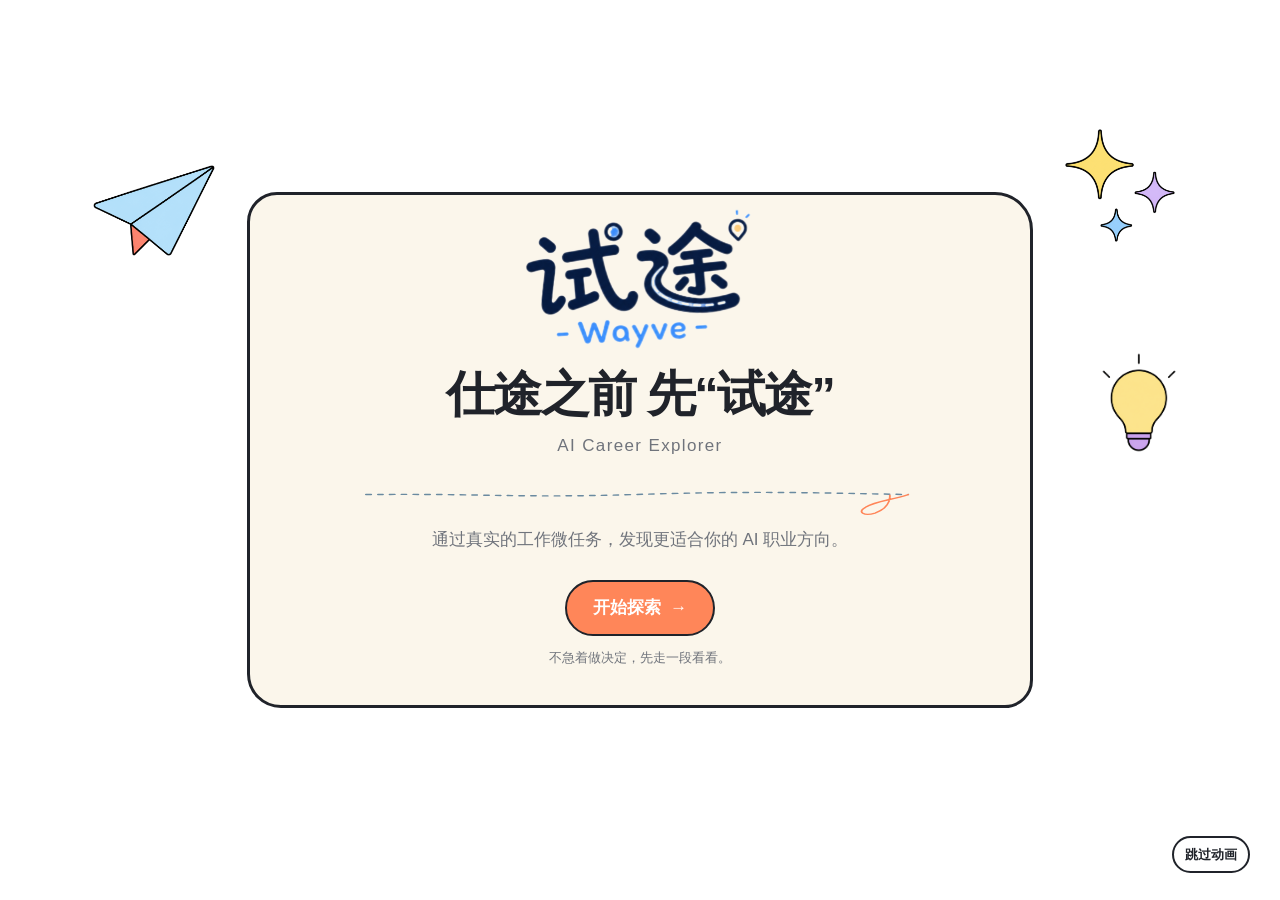
==== commit ddca7b03: "fix(front): port accepted homepage visuals onto current main" ====
--- a/front/index.html
+++ b/front/index.html
@@ -4,7 +4,7 @@
   <meta charset="utf-8" />
   <meta name="viewport" content="width=device-width, initial-scale=1" />
   <title>AI 职业方向探索</title>
-  <link rel="stylesheet" href="css/styles.css?v=growth-fix2" />
+  <link rel="stylesheet" href="css/styles.css?v=report-radar-v1" />
 </head>
 <body>
   <main class="shell">
@@ -18,6 +18,7 @@
         <p class="intro-wayve-sub">通过真实的工作微任务，发现更适合你的 AI 职业方向。</p>
         <div class="intro-wayve-actions"><button id="introEnterBtn" type="button">开始探索&nbsp;&nbsp;→</button><p>不急着做决定，先走一段看看。</p></div>
       </div>
+      <button id="introSkipBtn" class="intro-wayve-skip" type="button">跳过动画</button>
       <div class="intro-wayve-route" aria-hidden="true"><svg viewBox="0 0 1600 900" preserveAspectRatio="none"><path d="M800 500c130 0 280-30 310-110 30-80-70-130-195-95-155 40-235 160-295 305-60 150-200 250-380 230"/></svg></div>
     </section>
     <nav class="nav" aria-label="主导航"><button class="brand" data-nav="home" type="button" aria-label="返回首页"><img src="assets/report/brand.png" alt="试途" /></button><div class="links"><button class="active" data-nav="home" type="button">首页</button><button data-nav="roles" type="button">探索</button><button data-nav="growth" type="button">轨迹</button></div><button class="profile-trigger" id="profileBtn" type="button" aria-label="打开个人中心"><img src="assets/profile-avatar.jpg" alt="小途头像" /><span>小途</span></button></nav>
@@ -67,27 +68,60 @@
         </div>
       </section>
       <section class="home-panel home-entry-panel" id="homeEntry" aria-label="职业探索入口">
-        <div class="hero"><h1>开始探索 AI 时代的职业可能性</h1><p class="subtitle">通过真实的工作微任务，发现更适合你的 AI 职业方向。</p><div class="entry-grid"><article class="card entry-card"><h2>AI 推荐适合你的岗位</h2><p>基于你的背景和兴趣，智能推荐值得优先体验的岗位。</p><button class="btn" data-go="profile1" type="button">获取职位推荐</button></article><article class="card entry-card"><h2>我想自己选择岗位体验</h2><p>从热门 AI 岗位中自由选择，开始任务体验。</p><button class="btn" data-go="roles" type="button">直接体验岗位</button></article></div></div>
+        <div class="hero"><h1>开始探索 AI 时代的职业可能性</h1><p class="subtitle">通过真实的工作微任务，发现更适合你的 AI 职业方向。</p><div class="entry-grid"><article class="card entry-card"><h2>AI 推荐适合你的岗位</h2><p>基于你的背景和兴趣，智能推荐值得优先体验的岗位。</p><button class="btn" data-go="profile1" type="button">获取职位推荐</button></article><article class="card entry-card"><h2>我想自己选择岗位体验</h2><p>从热门 AI 岗位中自由选择，开始任务体验。</p><button class="btn" data-go="roles" type="button">直接体验岗位</button></article></div><div class="entry-illustrations" aria-hidden="true"><img src="assets/entry-recommendation.png" alt="" /><img src="assets/entry-self-explore.png" alt="" /></div></div>
       </section>
     </section>
 
     <section class="screen" id="profile1"><div class="page-top"><button class="back" data-go="home" type="button">← 返回</button><div class="steps">第 1 步 / 共 3 步 <i class="dot on"></i><i class="dot"></i><i class="dot"></i></div></div><div class="form"><h1>告诉我们一点你的背景</h1><p class="subtitle">这些信息将帮助我们更好地为你推荐岗位。</p><div class="field"><label for="profileStatus">当前状态</label><select id="profileStatus"><option value="">请选择</option><option>在校本科生</option><option>在校硕士 / 博士生</option><option>应届毕业生</option><option>工作 1–3 年</option><option>转行中</option></select></div><div class="field"><label for="profileBackground">专业 / 工作背景</label><textarea id="profileBackground" placeholder="简单介绍一下你的专业、工作或转行背景"></textarea></div><div class="form-actions"><button class="btn" data-go="profile2" type="button">下一步</button></div></div></section>
     <section class="screen" id="profile2"><div class="page-top"><button class="back" data-go="profile1" type="button">← 返回</button><div class="steps">第 2 步 / 共 3 步 <i class="dot on"></i><i class="dot on"></i><i class="dot"></i></div></div><div class="form"><h1>你做过哪些事情？</h1><p class="subtitle">选择你积累过的经历，并补充一些说明。</p><div class="field"><span class="field-label">相关经历（可多选）</span><div class="chips selectable" id="experienceChips"><button class="chip" type="button">产品项目</button><button class="chip" type="button">用户研究</button><button class="chip" type="button">设计</button><button class="chip" type="button">内容运营</button><button class="chip" type="button">数据分析</button><button class="chip" type="button">技术开发</button><button class="chip" type="button">市场推广</button><button class="chip" type="button">客户沟通</button></div></div><div class="field"><label for="profileSkills">已掌握技能 / 工具</label><input id="profileSkills" placeholder="例如：Figma、Python、Prompt、用户访谈、Notion" /></div><div class="field"><label for="profileStory">代表性经历（选填）</label><textarea id="profileStory" placeholder="请简单描述这段经历中的角色、目标、你做了什么、有什么成果"></textarea></div><div class="form-actions"><button class="btn" data-go="profile3" type="button">下一步</button></div></div></section>
     <section class="screen" id="profile3"><div class="page-top"><button class="back" data-go="profile2" type="button">← 返回</button><div class="steps">第 3 步 / 共 3 步 <i class="dot on"></i><i class="dot on"></i><i class="dot on"></i></div></div><div class="form"><h1>什么样的工作更吸引你？</h1><p class="subtitle">你的偏好将帮助我们判断推荐的初始方向。</p><div class="field"><span class="field-label">感兴趣的工作内容（可多选）</span><div class="chips selectable" id="interestChips"><button class="chip" type="button">产品设计</button><button class="chip" type="button">用户研究</button><button class="chip" type="button">数据分析</button><button class="chip" type="button">需求分析</button><button class="chip" type="button">项目管理</button><button class="chip" type="button">客户沟通</button><button class="chip" type="button">内容策划</button><button class="chip" type="button">运营增长</button></div></div><div class="field"><span class="field-label">工作偏好（可多选）</span><div class="chips selectable" id="workStyleChips"><button class="chip" type="button">独立思考</button><button class="chip" type="button">团队协作</button><button class="chip" type="button">高频沟通</button><button class="chip" type="button">深度分析</button><button class="chip" type="button">创意发散</button><button class="chip" type="button">落地执行</button></div></div><div class="field"><label for="profileGoal">当前最想解决的职业问题是什么？</label><textarea id="profileGoal" placeholder="例如：我想进入 AI 行业，但不知道自己更适合哪个岗位"></textarea></div><div class="form-actions"><button class="btn" id="submitProfileBtn" type="button">生成我的推荐</button></div></div></section>
-    <section class="screen" id="analyze1"><div class="loading"><div class="loading-icon">✦</div><h1>AI 正在整理你的体验信息</h1><p class="subtitle">正在整理值得优先体验的工作方向</p><div class="bar"><span id="analyze1Bar" style="width:0"></span></div><b id="analyze1Pct">0%</b><div class="loading-list"><div class="done">理解你的背景与经历</div><div class="done">分析你的兴趣与偏好</div><div id="analyze1Step3">○ 整理优先体验方向</div></div><button class="btn" id="viewRecommendBtn" style="margin:32px auto 0" type="button" disabled>正在生成结果…</button></div></section>
-
-    <section class="screen" id="recommend"><h1>根据你的背景，整理优先体验方向</h1><p class="subtitle">三条值得优先验证的 AI 工作方向，也可以继续查看其他岗位。</p><div class="recommendations" id="recommendList"></div><button class="center-link" data-action="view-all-roles" type="button">查看其他岗位 →</button></section>
-    <section class="screen" id="roles"><div class="roles-heading"><button class="back recommendation-back" id="recommendationBack" data-action="back-to-recommend" type="button" hidden>← 返回我的推荐</button><h1>选择你想体验的岗位</h1><p class="subtitle">五种 AI 职业路径，选择一张卡片开始真实工作微任务。</p></div><div class="roles" id="rolesList"></div></section>
+    <section class="screen" id="analyze1"><div class="loading"><div class="loading-icon">✦</div><h1>AI 正在分析你的信息</h1><p class="subtitle">正在匹配最适合你的岗位方向</p><div class="bar"><span id="analyze1Bar" style="width:0"></span></div><b id="analyze1Pct">0%</b><div class="loading-list"><div class="done">理解你的背景与经历</div><div class="done">分析你的兴趣与偏好</div><div id="analyze1Step3">○ 匹配适合的岗位方向</div></div><button class="btn" id="viewRecommendBtn" style="margin:32px auto 0" type="button" disabled>正在生成结果…</button></div></section>
+
+    <section class="screen" id="recommend"><h1>根据你的背景，推荐你优先体验以下岗位</h1><p class="subtitle">三条值得优先验证的 AI 职业路径，也可以继续查看其他岗位。</p><div class="recommendations" id="recommendList"></div><button class="center-link" data-go="roles" type="button">查看全部岗位 →</button></section>
+    <section class="screen" id="roles" aria-label="岗位选择">
+      <div class="roles-explore">
+        <div class="roles-explore-scene" id="rolesList" aria-label="选择你想体验的岗位"></div>
+      </div>
+    </section>
 
     <section class="screen" id="previewNotice"><div class="form" style="max-width:640px;margin:80px auto 0;text-align:center"><h1 id="previewJobName">岗位预览</h1><p class="subtitle" id="previewJobDesc"></p><p style="margin:24px 0">该岗位微任务仍在完善中，可先浏览岗位介绍或体验已开放岗位。</p><div class="report-actions"><button class="btn ghost" data-go="roles" type="button">返回岗位列表</button></div></div></section>
 
-    <section class="screen" id="choice"><div class="task-top"><div><h3 class="task-job-title">AI产品 · 微任务体验</h3><p class="subtitle">任务 1 / 5 · 选择题</p></div><div class="task-progress">25%<div class="bar"><span style="width:25%"></span></div></div></div><div class="question"><div class="question-dropdown question-dropdown--chat"><div class="question-dropdown__head"><span class="question-dropdown__meta">Mia｜产品负责人  09:30</span><span class="question-dropdown__hint">下滑查看更多</span></div><div class="question-dropdown__body" tabindex="0"><div class="scenario"><b>情境说明</b><br>你正在负责一款 AI 办公产品，近期团队收到了多条用户反馈，请根据这些信息做出判断。</div><h2>基于以上信息，你认为当前最值得优先解决的问题是什么？</h2></div></div><div class="options single-select"><button class="option" type="button">A. 新用户注册流程复杂</button><button class="option" type="button">B. AI 回答不准确</button><button class="option" type="button">C. 文件导入功能不稳定</button><button class="option" type="button">D. 页面加载速度较慢</button></div><p class="question-validation" aria-live="polite"></p><div class="question-nav"><button class="question-arrow" data-qnav="prev" type="button" disabled aria-label="上一题"></button><button class="question-arrow" data-qnav="next" type="button" aria-label="下一题"></button></div></div></section>
-    <section class="screen" id="ranking"><div class="task-top"><div><h3 class="task-job-title">AI产品 · 微任务体验</h3><p class="subtitle">任务 2 / 5 · 排序题</p></div><div class="task-progress">50%<div class="bar"><span style="width:50%"></span></div></div></div><div class="question"><div class="question-dropdown"><div class="question-dropdown__head"><span class="question-dropdown__meta">题目说明</span><span class="question-dropdown__hint">下滑查看更多</span></div><div class="question-dropdown__body" tabindex="0"><h2>请按照你认为的优先级重新排序</h2><p class="subtitle">请将卡片拖动到合适的位置，最优先处理的问题放在最上方。</p></div></div><div class="ranking" id="rankingList"><div class="sort-item" draggable="true"><span class="handle">⠿</span><span>用户无法完成注册</span></div><div class="sort-item" draggable="true"><span class="handle">⠿</span><span>AI 回答不准确</span></div><div class="sort-item" draggable="true"><span class="handle">⠿</span><span>文件导入失败率高</span></div><div class="sort-item" draggable="true"><span class="handle">⠿</span><span>页面加载时间过长</span></div></div><p class="drag-tip">⠿ 按住卡片并上下拖动以调整优先级</p><p class="question-validation" aria-live="polite"></p><div class="question-nav"><button class="question-arrow" data-qnav="prev" type="button" aria-label="上一题"></button><button class="question-arrow" data-qnav="next" type="button" aria-label="下一题"></button></div></div></section>
-    <section class="screen" id="category"><div class="task-top"><div><h3 class="task-job-title">AI产品 · 微任务体验</h3><p class="subtitle">任务 3 / 5 · 连线匹配题</p></div><div class="task-progress">75%<div class="bar"><span style="width:75%"></span></div></div></div><div class="question"><div class="question-dropdown"><div class="question-dropdown__head"><span class="question-dropdown__meta">题目说明</span><span class="question-dropdown__hint">下滑查看更多</span></div><div class="question-dropdown__body" tabindex="0"><h2>请将以下用户反馈与对应的问题类别连线</h2><p class="subtitle">先点击左侧一条反馈，再点击右侧最匹配的类别。</p></div></div><div class="matching-board" id="matchingBoard"><svg class="match-lines" id="matchLines" aria-hidden="true"></svg><div class="match-column"><h3>用户反馈</h3><button class="match-item source" type="button" data-source="导入文件"><span>不知道如何导入文件</span></button><button class="match-item source" type="button" data-source="速度"><span>感觉输出结果偏慢</span></button><button class="match-item source" type="button" data-source="准确性"><span>AI 回答有时不准确</span></button><button class="match-item source" type="button" data-source="限制"><span>上传文件大小有限制</span></button><button class="match-item source" type="button" data-source="建议"><span>希望增加自动总结</span></button><button class="match-item source" type="button" data-source="记录"><span>打不开聊天记录</span></button></div><div class="match-column"><h3>问题类别</h3><button class="match-item target" type="button" data-target="功能问题">功能问题</button><button class="match-item target" type="button" data-target="体验问题">体验问题</button><button class="match-item target" type="button" data-target="新需求 / 建议">新需求 / 建议</button></div></div><p class="match-tip">已连线的反馈可再次点击，重新选择匹配类别。</p><p class="question-validation" aria-live="polite"></p><div class="question-nav"><button class="question-arrow" data-qnav="prev" type="button" aria-label="上一题"></button><button class="question-arrow" data-qnav="next" type="button" aria-label="下一题"></button></div></div></section>
-    <section class="screen" id="evidence"><div class="task-top"><div><h3 class="task-job-title">AI产品 · 微任务体验</h3><p class="subtitle">任务 4 / 5 · 信息分析题</p></div><div class="task-progress">100%<div class="bar"><span style="width:100%"></span></div></div></div><div class="question"><div class="question-dropdown"><div class="question-dropdown__head"><span class="question-dropdown__meta">阅读材料</span><span class="question-dropdown__hint">下滑查看更多</span></div><div class="question-dropdown__body" tabindex="0"><h2>请阅读以下用户访谈记录，选择你认为最值得关注的 3 条信息。</h2><article class="material"><b>访谈记录（节选）</b><ul><li>用户 A：我第一次打开产品时，不知道文件应该从哪里导入……</li><li>用户 B：AI 回答有时很慢，而且我已经上传了文档，它还是继续问我问题……</li><li>用户 C：我最想要的是能够记住历史聊天记录……</li><li>用户 D：整体体验不错，但我比较在意稳定性……</li></ul></article></div></div><div class="evidence-grid"><div><label class="check-option"><input type="checkbox" /> 用户不知道如何导入文件</label><label class="check-option"><input type="checkbox" /> AI 回答有时不准确</label><label class="check-option"><input type="checkbox" /> 用户希望历史记录可被保存</label><label class="check-option"><input type="checkbox" /> 页面加载速度较慢</label><label class="check-option"><input type="checkbox" /> 历史记录不容易找到</label></div></div><p class="question-validation" aria-live="polite"></p><div class="question-nav"><button class="question-arrow" data-qnav="prev" type="button" aria-label="上一题"></button><button class="question-arrow" data-qnav="next" type="button" aria-label="下一题"></button></div></div></section>
-    <section class="screen" id="open"><div class="task-top"><div><h3 class="task-job-title">AI产品 · 微任务体验</h3><p class="subtitle">最后一步 · 补充你的思考</p></div><div class="task-progress">100%<div class="bar"><span style="width:100%"></span></div></div></div><div class="question"><div class="question-dropdown"><div class="question-dropdown__head"><span class="question-dropdown__meta">开放题</span><span class="question-dropdown__hint">下滑查看更多</span></div><div class="question-dropdown__body" tabindex="0"><h2>如果你是产品经理，接下来你会采取什么行动？</h2><p class="subtitle">请用 1–3 句话说明你的想法。可以从验证问题、制定方案、优先级调整等角度思考。</p></div></div><textarea id="openAnswer" placeholder="输入你的回答……" maxlength="500"></textarea><p class="question-validation" aria-live="polite"></p><div class="question-nav"><button class="question-arrow" data-qnav="prev" type="button" aria-label="上一题"></button><button class="question-arrow" data-qnav="next" type="button" aria-label="完成并查看报告"></button></div></div></section>
+    <section class="screen" id="choice" aria-label="微任务体验">
+      <div class="task-top">
+        <div>
+          <h3 class="task-job-title">微任务体验</h3>
+          <p class="subtitle" id="microtaskSubtitle">任务 1 / 6 · 情境选择题</p>
+        </div>
+        <div class="task-progress" id="microtaskProgress">17%<div class="bar"><span id="microtaskProgressBar" style="width:17%"></span></div></div>
+      </div>
+      <div class="question" id="microtaskQuestion">
+        <div class="question-dropdown question-dropdown--chat">
+          <div class="question-dropdown__head">
+            <span class="question-dropdown__meta" id="microtaskMeta"></span>
+            <span class="question-dropdown__hint">下滑查看更多</span>
+          </div>
+          <div class="question-dropdown__body" tabindex="0">
+            <div class="scenario" id="microtaskMessage"></div>
+            <h2 id="microtaskPrompt"></h2>
+          </div>
+        </div>
+        <div class="options single-select" id="microtaskOptions"></div>
+        <div class="task-actions">
+          <button class="btn" id="microtaskNextBtn" type="button" disabled>下一题</button>
+        </div>
+      </div>
+    </section>
+
+    <section class="screen" id="sceneSim" aria-label="情景模拟">
+      <article class="scene-sim">
+        <span class="scene-sim-badge" id="sceneSimBadge"></span>
+        <div class="scene-sim-art"><img id="sceneSimArt" alt="" /></div>
+        <div class="scene-sim-panel" id="sceneSimPanel" aria-live="polite"></div>
+      </article>
+    </section>
+
     <section class="screen" id="analyze2"><div class="loading"><div class="loading-icon">✦</div><h1>AI 正在分析你的任务表现</h1><p class="subtitle">正在基于你的回答，评估岗位匹配与能力表现。</p><div class="bar"><span id="analyze2Bar" style="width:0"></span></div><b id="analyze2Pct">0%</b><div class="loading-list"><div class="done">理解你的题目内容</div><div class="done">评估你的判断方式</div><div id="analyze2Step3">○ 生成个性化反馈报告</div></div><button class="btn" id="viewReportBtn" style="margin:32px auto 0" type="button" disabled>正在生成报告…</button></div></section>
-    <section class="screen" id="report"><div class="report"><div class="report-header"><div><button class="back" data-go="growth" type="button">← 返回</button><h1 id="reportJobTitle">AI产品 · 职业体验报告</h1></div><button class="btn ghost" type="button">导出报告</button></div><article class="summary"><div class="score">本轮观察摘要<small>基于本次体验</small></div><div><h2>你在用户理解和问题拆解方面表现较突出</h2><p class="subtitle" id="reportSummary">本次 AI 产品情境题中，你在用户理解与问题拆解相关判断上表现较突出；优先级与取舍仍值得通过更多情境继续验证。</p></div></article><div class="report-grid"><section class="section"><h3>六维工作判断观察</h3><div class="radar-wrap"><div class="radar"><svg viewBox="0 0 260 245" aria-label="叠加双雷达图"><g fill="none" stroke="#aaa" stroke-width="1"><polygon points="130,18 235,93 195,215 65,215 25,93"/><polygon points="130,51 202,103 177,186 83,186 58,103"/><polygon points="130,84 170,113 159,157 101,157 90,113"/><line x1="130" y1="18" x2="130" y2="215"/><line x1="25" y1="93" x2="195" y2="215"/><line x1="235" y1="93" x2="65" y2="215"/></g><polygon points="130,30 220,97 180,204 70,204 37,98" fill="rgba(30,30,30,.12)" stroke="#1e1e1e" stroke-width="3"/><polygon points="130,56 190,112 164,177 86,184 70,112" fill="rgba(130,130,130,.18)" stroke="#777" stroke-width="3"/><g font-size="11" fill="#222"><text x="104" y="12">问题拆解</text><text x="215" y="91">用户理解</text><text x="180" y="231">证据判断</text><text x="15" y="231">优先级决策</text><text x="-2" y="91">沟通表达</text></g></svg></div><div class="legend"><span><i></i>岗位要求</span><span><i class="mine"></i>我的情况</span><p>我的情况由个人信息 + 任务表现综合生成</p></div></div></section><section class="section"><h3>你的优势</h3><div class="insight"><b>用户理解较强</b><br>你能从任务中准确识别出用户真正遇到的问题。</div><div class="insight"><b>沟通表达较清晰</b><br>你的回答结构较明确，能够解释判断依据。</div><h3 style="margin-top:22px">值得加强</h3><div class="insight"><b>优先级决策</b><br>在资源有限时的取舍逻辑仍可加强。</div><div class="insight"><b>证据判断</b><br>建议练习基于信息证据做决策。</div></section></div><div class="report-grid"><section class="section"><h3>AI 判断依据</h3><ul class="basis" id="reportBasis"><li>你在排序题中优先选择了解决高频核心问题。</li><li>你能从访谈记录中提取关键用户痛点。</li><li>你的开放回答体现出一定的产品思路，但缺少更明确的优先级标准。</li></ul></section><section class="section"><h3>下一步建议</h3><p id="reportNextStep"><b>继续探索：</b>继续体验其他 AI 岗位，比较你在不同岗位中的表现差异。</p></section></div><div class="report-actions"><button class="btn ghost" data-go="roles" type="button">体验其他岗位</button><button class="btn" data-go="growth" type="button">查看成长轨迹</button></div></div></section>
+    <section class="screen" id="report"><div class="report"><div class="report-header"><div><button class="back" data-go="growth" type="button">← 返回</button><h1 id="reportJobTitle">AI产品 · 职业体验报告</h1></div><button class="btn ghost" type="button">导出报告</button></div><article class="summary"><div class="score">本轮证据较充分<small>综合判断</small></div><div><h2>你在用户理解和问题拆解方面表现较好</h2><p class="subtitle" id="reportSummary">较适合从产品视角进入 AI 行业。你的表现说明你具备一定的岗位适配潜力，但在优先级判断上仍可进一步加强。</p></div></article><div class="report-grid"><section class="section"><h3>岗位能力对照</h3><div class="radar-wrap"><div class="radar"><svg viewBox="0 0 260 245" aria-label="叠加双雷达图"><g fill="none" stroke="#aaa" stroke-width="1"><polygon points="130,18 235,93 195,215 65,215 25,93"/><polygon points="130,51 202,103 177,186 83,186 58,103"/><polygon points="130,84 170,113 159,157 101,157 90,113"/><line x1="130" y1="18" x2="130" y2="215"/><line x1="25" y1="93" x2="195" y2="215"/><line x1="235" y1="93" x2="65" y2="215"/></g><polygon points="130,30 220,97 180,204 70,204 37,98" fill="rgba(30,30,30,.12)" stroke="#1e1e1e" stroke-width="3"/><polygon points="130,56 190,112 164,177 86,184 70,112" fill="rgba(130,130,130,.18)" stroke="#777" stroke-width="3"/><g font-size="11" fill="#222"><text x="104" y="12">问题拆解</text><text x="215" y="91">用户理解</text><text x="180" y="231">证据判断</text><text x="15" y="231">优先级决策</text><text x="-2" y="91">沟通表达</text></g></svg></div><div class="legend"><span><i></i>岗位要求</span><span><i class="mine"></i>我的情况</span><p>我的情况由个人信息 + 任务表现综合生成</p></div></div></section><section class="section"><h3>你的优势</h3><div class="insight"><b>用户理解较强</b><br>你能从任务中准确识别出用户真正遇到的问题。</div><div class="insight"><b>沟通表达较清晰</b><br>你的回答结构较明确，能够解释判断依据。</div><h3 style="margin-top:22px">值得加强</h3><div class="insight"><b>优先级决策</b><br>在资源有限时的取舍逻辑仍可加强。</div><div class="insight"><b>证据判断</b><br>建议练习基于信息证据做决策。</div></section></div><div class="report-grid"><section class="section"><h3>AI 判断依据</h3><ul class="basis" id="reportBasis"><li>你在排序题中优先选择了解决高频核心问题。</li><li>你能从访谈记录中提取关键用户痛点。</li><li>你的开放回答体现出一定的产品思路，但缺少更明确的优先级标准。</li></ul></section><section class="section"><h3>下一步建议</h3><p id="reportNextStep"><b>继续探索：</b>继续体验其他 AI 岗位，比较你在不同岗位中的表现差异。</p></section></div><div class="report-actions"><button class="btn ghost" data-go="roles" type="button">体验其他岗位</button><button class="btn" data-go="growth" type="button">查看成长轨迹</button></div></div></section>
     <section class="screen" id="growth">
       <article class="growth-page" aria-label="我的职业探索轨迹">
         <header class="growth-hero">
@@ -130,7 +164,7 @@
               <div class="growth-card">
                 <div class="growth-card-head">
                   <span class="growth-card-icon growth-card-icon--green"><img src="assets/growth/icon-clipboard.svg" alt="" width="20" height="20" /></span>
-                  <span class="growth-badge growth-badge--green">本轮体验已完成</span>
+                  <span class="growth-badge growth-badge--green">适配潜力高</span>
                 </div>
                 <p class="growth-card-meta">第一站 · 已完成</p>
                 <h3 class="growth-card-title">AI 产品经理</h3>
@@ -182,6 +216,6 @@
 
     <div class="drawer-shade" id="drawerShade"></div><aside class="drawer" id="drawer"><div class="drawer-head"><b>我的</b><button class="close" id="drawerClose" type="button">×</button></div><div class="avatar"><img src="assets/profile-avatar.jpg" alt="小途头像" /></div><h2 style="margin-bottom:2px">探索者</h2><p class="profile-id" id="drawerSessionId">会话加载中…</p><ul class="drawer-menu"><li data-go="roles">我的岗位</li><li data-go="growth">我的报告</li><li>我的收藏</li><li>设置</li><li>帮助与反馈</li><li class="logout">退出登录</li></ul></aside>
   </main>
-  <script src="js/app.js?v=growth-fix2"></script>
+  <script src="js/app.js?v=report-radar-v1"></script>
 </body>
 </html>
--- a/front/css/styles.css
+++ b/front/css/styles.css
@@ -1,4 +1,4 @@
-:root { --ink:#1e1e1e; --muted:#6d6d6d; --line:#bbb; --soft:#f1f1f1; --paper:#fff; --shade:#dedede; }
+﻿:root { --ink:#1e1e1e; --muted:#6d6d6d; --line:#bbb; --soft:#f1f1f1; --paper:#fff; --shade:#dedede; }
     * { box-sizing:border-box; }
     html,body { width:100%; height:100%; min-height:100dvh; overflow:hidden; overscroll-behavior:none; }
     body { margin:0; background:#fff; color:var(--ink); font:14px/1.5 Arial,"PingFang SC","Microsoft YaHei",sans-serif; }
@@ -101,9 +101,166 @@
     .tags { display:flex; flex-wrap:wrap; gap:6px; margin-bottom:18px; }
     .tag { padding:4px 7px; border:1px solid #777; color:#555; font-size:12px; }
     .center-link { display:block; background:none; border:0; margin:30px auto 0; border-bottom:1px solid; padding:5px; }
-    #roles { text-align:center; }
-    #roles > h1 { margin-bottom:6px; }
-    .roles { min-height:clamp(340px,50vh,460px); max-width:1180px; margin:24px auto 0; display:flex; align-items:center; justify-content:center; padding:22px 38px 38px; overflow:visible; }
+    /* Figma node 280:233 — 探索岗位选择 */
+    #roles {
+      padding:0;
+      text-align:left;
+      overflow:hidden;
+      background:#fff;
+      background-image:none;
+    }
+    #roles.active { display:block; }
+    .roles-explore {
+      position:relative;
+      width:100%;
+      height:100%;
+      min-height:calc(100dvh - 96px);
+      background:#fff;
+    }
+    .roles-explore-scene {
+      position:relative;
+      width:100%;
+      max-width:1440px;
+      margin:0 auto;
+      height:100%;
+      min-height:calc(100dvh - 96px);
+      aspect-ratio:1440 / 909;
+    }
+    .roles-explore-floor-wrap {
+      position:absolute;
+      left:0;
+      bottom:0;
+      width:100%;
+      height:47.74%;
+      overflow:hidden;
+      pointer-events:none;
+      z-index:0;
+    }
+    .roles-explore-floor {
+      position:absolute;
+      left:0;
+      top:-166.05%;
+      width:100%;
+      height:266.05%;
+      max-width:none;
+      object-fit:cover;
+      object-position:center bottom;
+      pointer-events:none;
+    }
+    .roles-explore-desk-stage {
+      position:absolute;
+      inset:0;
+      pointer-events:none;
+      z-index:1;
+    }
+    .roles-explore-desk-item {
+      position:absolute;
+      object-fit:contain;
+      pointer-events:none;
+      transform-origin:center center;
+    }
+    .roles-explore-node {
+      position:absolute;
+      width:9%;
+      min-width:88px;
+      max-width:130px;
+      padding:0;
+      border:0;
+      background:transparent;
+      cursor:pointer;
+      z-index:8;
+      transition:z-index 0s;
+    }
+    .roles-explore-node:hover,
+    .roles-explore-node:focus-visible {
+      z-index:10;
+      outline:none;
+    }
+    .roles-explore-avatar {
+      display:block;
+      width:100%;
+      aspect-ratio:1;
+      transition:transform .28s cubic-bezier(.34,1.4,.64,1);
+      transform-origin:center center;
+    }
+    .roles-explore-avatar img {
+      width:100%;
+      height:100%;
+      display:block;
+      object-fit:contain;
+    }
+    .roles-explore-node:hover .roles-explore-avatar,
+    .roles-explore-node:focus-visible .roles-explore-avatar {
+      transform:scale(1.18);
+    }
+    .roles-explore-bubble {
+      position:absolute;
+      display:block;
+      pointer-events:none;
+    }
+    .roles-explore-bubble-bg {
+      width:100%;
+      height:auto;
+      display:block;
+    }
+    .roles-explore-bubble-text {
+      position:absolute;
+      left:10%;
+      right:8%;
+      top:20%;
+      font-size:clamp(11px,1.15vw,16px);
+      line-height:1.35;
+      color:#494949;
+      font-family:"Microsoft YaHei","SimHei",sans-serif;
+      text-align:center;
+    }
+    .roles-explore-bubble--ui {
+      left:-42%;
+      bottom:88%;
+      width:min(210px,22vw);
+    }
+    .roles-explore-bubble--pm {
+      left:-8%;
+      bottom:92%;
+      width:min(210px,22vw);
+    }
+    .roles-explore-bubble--dev {
+      left:-12%;
+      bottom:86%;
+      width:min(210px,22vw);
+    }
+    .roles-explore-bubble--data {
+      right:-28%;
+      left:auto;
+      bottom:90%;
+      width:min(230px,24vw);
+    }
+    .roles-explore-bubble--ops {
+      left:-8%;
+      bottom:92%;
+      width:min(240px,25vw);
+    }
+    .roles-explore-bubble--data .roles-explore-bubble-text {
+      left:8%;
+      right:10%;
+    }
+    @media (max-width:900px) {
+      #roles { padding:0; }
+      .roles-explore,
+      .roles-explore-scene {
+        min-height:calc(100dvh - 70px);
+      }
+      .roles-explore-node {
+        min-width:64px;
+        max-width:96px;
+      }
+      .roles-explore-bubble-text { font-size:10px; }
+    }
+    @media (prefers-reduced-motion:reduce) {
+      .roles-explore-avatar { transition:none; }
+      .roles-explore-node:hover .roles-explore-avatar,
+      .roles-explore-node:focus-visible .roles-explore-avatar { transform:none; }
+    }
     .fan-card { --r:0deg; --y:0px; position:relative; z-index:1; flex:0 0 clamp(210px,17vw,270px); height:clamp(310px,42vh,390px); margin-left:clamp(-58px,-3vw,-35px); padding:24px 22px 20px; border:2px solid var(--ink); background:#eee; box-shadow:7px 8px 0 rgba(0,0,0,.16); text-align:left; display:flex; flex-direction:column; transform:translateY(var(--y)) rotate(var(--r)); transform-origin:50% 90%; transition:transform .2s ease,box-shadow .2s ease,z-index 0s; }
     .fan-card:first-child { margin-left:0; --r:-7deg; --y:15px; background:#d9d9d9; }
     .fan-card:nth-child(2) { --r:-3deg; --y:4px; background:#f5f5f5; z-index:2; }
@@ -167,47 +324,6 @@
     .drawer-shade { display:none; position:absolute; inset:0; background:rgba(0,0,0,.22); z-index:10; }.drawer-shade.show { display:block; }.drawer { position:absolute; z-index:11; top:0; right:-420px; width:390px; height:100%; background:#fff; border-left:2px solid; padding:32px; transition:right .25s; }.drawer.show { right:0; }.drawer-head { display:flex; justify-content:space-between; }.close { border:0; background:#fff; font-size:24px; }.avatar { width:68px; height:68px; border:2px solid; border-radius:50%; display:grid;place-items:center;margin:30px 0 12px; }.profile-id { color:var(--muted); font-size:12px; }.drawer-menu { list-style:none; margin:32px 0; padding:0; border-top:1px solid; }.drawer-menu li { padding:15px 4px; border-bottom:1px solid; display:flex; justify-content:space-between; }.drawer-menu li::after { content:'›'; font-size:20px; }.drawer-menu .logout { margin-top:16px; border:1px solid; padding:12px; display:block; text-align:center; }
     @media (max-width:850px) { .shell{width:100%;margin:0;box-shadow:none;border:0}.nav{padding:0 20px}.links{gap:12px}.screen{padding:35px 24px}#home{padding:0}.warmup-panel{padding:25px 18px}.warmup-canvas{min-height:520px}.warmup-center{width:88%}.thought-bubble{font-size:12px;padding:8px 11px;min-height:38px}.thought-bubble:nth-of-type(1){left:0;top:4%}.thought-bubble:nth-of-type(2){right:0;top:13%}.thought-bubble:nth-of-type(3){left:0;top:65%}.thought-bubble:nth-of-type(4){right:0;top:72%}.thought-bubble:nth-of-type(5){left:5%;bottom:3%}.thought-bubble:nth-of-type(6){right:4%;bottom:11%}.home-entry-panel{padding:38px 24px}.home-entry-panel .entry-grid{margin-top:36px}.entry-grid,.report-grid,.evidence-grid{grid-template-columns:1fr}.recommendations{min-height:410px;justify-content:flex-start;overflow-x:auto;scroll-snap-type:x mandatory;padding:26px 16px 44px}.recommend-card,.recommend-card:first-child{flex:0 0 82vw;height:370px;margin-left:14px;transform:none;scroll-snap-align:center}.recommend-card:hover,.recommend-card:focus-within{transform:translateY(-8px)}.roles{min-height:390px;justify-content:flex-start;overflow-x:auto;scroll-snap-type:x mandatory;padding:25px 20px 42px}.fan-card,.fan-card:first-child{flex:0 0 78vw;height:350px;margin-left:14px;transform:none;scroll-snap-align:center}.fan-card:hover,.fan-card:focus-within{transform:translateY(-8px)}.task-top{display:block}.task-progress{text-align:left;margin-top:16px}.task-progress .bar{margin-left:0}.matching-board{grid-template-columns:1fr;gap:32px}.match-lines{display:none}.summary{grid-template-columns:1fr}.score{border-right:0;border-bottom:1px solid;padding:0 0 15px}.track-item{grid-template-columns:1fr}.radar-wrap{grid-template-columns:1fr} }
     @media (prefers-reduced-motion:reduce) { .thought-bubble,.warmup-note::after,.intro-mark,.intro-hint,.intro-line { animation:none; } #home { scroll-behavior:auto; } }
-
-    /* Selectively ported Wayve opening animation. Scoped to the intro layer. */
-    .intro-wayve { overflow:hidden; cursor:default; color:#20232a; background:#fff; isolation:isolate; }
-    .intro-wayve::before { content:""; position:absolute; inset:0; z-index:-2; background:radial-gradient(circle at 1px 1px,rgba(32,35,42,.075) 1px,transparent 1.1px) 0 0/22px 22px; opacity:.48; }
-    .intro-wayve::after { content:""; position:absolute; z-index:-1; top:50%; left:50%; width:min(780px,82vw); height:min(510px,62vh); border:3px solid #20232a; border-radius:30px 38px 28px 34px; background:#fbf6eb; transform:translate(-50%,-50%); }
-    .intro-wayve-inner { width:min(720px,76vw); position:relative; z-index:2; text-align:center; transform:translateY(-1vh); }
-    .intro-wayve-badge { display:grid; place-items:center; width:min(228px,46vw); height:auto; margin:0 auto 18px; border:0; border-radius:0; background:transparent; opacity:0; transform:rotate(-3deg); animation:wayveBadgeDrop .72s cubic-bezier(.2,.8,.22,1.2) .12s forwards; }
-    .intro-wayve-badge img { display:block; width:100%; height:auto; }
-    .intro-wayve h1 { margin:0; color:#20232a; font-size:clamp(31px,3.8vw,52px); font-weight:800; line-height:1.18; letter-spacing:-.035em; opacity:0; animation:wayveFadeUp .68s ease .55s forwards; }
-    .intro-wayve-en { margin:10px 0 0; color:#70747c; font-size:17px; letter-spacing:.08em; opacity:0; animation:wayveFadeUp .62s ease .78s forwards; }
-    .intro-wayve-path { width:min(560px,70vw); height:52px; margin:9px auto 0; opacity:0; animation:wayveAppear .2s linear 1.05s forwards; }
-    .intro-wayve-path svg { width:100%; height:100%; overflow:visible; }
-    .intro-wayve-main-path,.intro-wayve-tail-path { fill:none; stroke-linecap:round; }
-    .intro-wayve-main-path { stroke:#6a8aa0; stroke-width:2.5; stroke-dasharray:7 9; stroke-dashoffset:1000; animation:wayveDraw 1.05s cubic-bezier(.4,0,.15,1) 1.06s forwards; }
-    .intro-wayve-tail-path { stroke:#ff8659; stroke-width:2.5; stroke-dasharray:240; stroke-dashoffset:240; animation:wayveDrawSmall .8s ease 1.95s forwards; }
-    .intro-wayve-sub { margin:7px 0 0; color:#70747c; font-size:17px; opacity:0; animation:wayveFadeUp .62s ease 2.05s forwards; }
-    .intro-wayve-actions { margin-top:28px; opacity:0; animation:wayvePop .52s cubic-bezier(.2,.85,.28,1.15) 2.45s forwards; }
-    .intro-wayve-actions button { border:2px solid #20232a; border-radius:999px; background:#ff8659; color:#fff; padding:13px 26px; font-size:17px; font-weight:800; }
-    .intro-wayve-actions p { margin:12px 0 0; color:#70747c; font-size:13px; }
-    .intro-wayve-plane,.intro-wayve-sparkles,.intro-wayve-bulb { position:absolute; z-index:1; opacity:0; pointer-events:none; }
-    .intro-wayve-plane img,.intro-wayve-sparkles img,.intro-wayve-bulb img { display:block; width:100%; height:auto; }
-    .intro-wayve-plane { top:18%; left:7%; width:128px; animation:wayveFlyIn 1.2s cubic-bezier(.2,.8,.2,1) 1.45s forwards,wayveFloat 3.4s ease-in-out 2.7s infinite; }
-    .intro-wayve-sparkles { top:14%; right:8%; width:116px; transform:rotate(8deg); animation:wayveFadeUp .5s ease 1.8s forwards,wayveFloatTwo 4.2s ease-in-out 2.2s infinite; }
-    .intro-wayve-bulb { top:39%; right:8%; width:78px; transform:rotate(45deg); animation:wayveFadeUp .56s ease 1.95s forwards,wayveFloat 3.7s ease-in-out 2.55s infinite; }
-    .intro-wayve-route { position:absolute; z-index:4; inset:0; pointer-events:none; opacity:0; }
-    .intro-wayve-route svg { width:100%; height:100%; }
-    .intro-wayve-route path { fill:none; stroke:#ff8659; stroke-width:4; stroke-linecap:round; stroke-dasharray:2400; stroke-dashoffset:2400; }
-    .intro-wayve.leaving .intro-wayve-route { opacity:1; }
-    .intro-wayve.leaving .intro-wayve-route path { animation:wayveBigRoute .95s cubic-bezier(.4,0,.2,1) forwards; }
-    @keyframes wayveBadgeDrop { 0% { opacity:0; transform:translateY(-30px) rotate(-3deg) scale(.86); } 70% { opacity:1; transform:translateY(5px) rotate(-3deg) scale(1.04); } 100% { opacity:1; transform:rotate(-3deg); } }
-    @keyframes wayveFadeUp { from { opacity:0; transform:translateY(16px); } to { opacity:1; transform:none; } }
-    @keyframes wayveAppear { to { opacity:1; } }
-    @keyframes wayveDraw { to { stroke-dashoffset:0; } }
-    @keyframes wayveDrawSmall { to { stroke-dashoffset:0; } }
-    @keyframes wayvePop { 0% { opacity:0; transform:translateY(12px) scale(.94); } 100% { opacity:1; transform:none; } }
-    @keyframes wayveFlyIn { 0% { opacity:0; transform:translate(-40px,30px) rotate(-18deg); } 100% { opacity:1; transform:none; } }
-    @keyframes wayveFloat { 50% { transform:translateY(-8px) rotate(2deg); } }
-    @keyframes wayveFloatTwo { 50% { transform:translateY(7px); } }
-    @keyframes wayveBigRoute { to { stroke-dashoffset:0; } }
-    @media (max-width:780px) { .intro-wayve::after { width:90vw; height:535px; }.intro-wayve-inner { width:86vw; }.intro-wayve-path { width:74vw; }.intro-wayve h1 { font-size:38px; }.intro-wayve-plane { top:13%; left:1%; width:92px; }.intro-wayve-sparkles { top:15%; right:2%; width:82px; }.intro-wayve-bulb { top:37%; right:3%; width:58px; } }
-    @media (prefers-reduced-motion:reduce) { .intro-wayve * { animation:none !important; opacity:1; }.intro-wayve-main-path,.intro-wayve-tail-path { stroke-dashoffset:0; } }
 
     /* Doodle paper theme — inspired by the supplied hand-drawn references */
     :root { --ink:#454149; --muted:#746f77; --line:#58535b; --soft:#f5eee4; --paper:#fffaf0; --shade:#e8dfd3; --coral:#ff6240; --yellow:#ffd15a; --mint:#67d6c8; --pink:#f58bb7; --violet:#bd91ef; --blue:#5ebfd7; }
@@ -273,7 +389,6 @@
     .option,.sort-item,.check-option,.match-item { background:#fffaf0; border-color:var(--line); border-radius:4px 9px 5px 7px; box-shadow:3px 4px 0 rgba(69,65,73,.14); }
     .option:hover,.sort-item:hover,.match-item:hover { background:#fff0b5; transform:translateY(-2px); }
     .option.selected,.match-item.selected { background:var(--coral); color:#fff; }
-    .option:focus-visible,.check-option:has(input:focus-visible) { outline:3px solid var(--blue); outline-offset:2px; }
     .matching-board { background:rgba(255,255,255,.35); padding:16px; border:2px dashed rgba(69,65,73,.34); }
     .score { background:#fff0ad; border-right:2px dashed var(--line); }
     .section:nth-child(odd),.track-item:nth-child(odd) { background:#fff4df; }
@@ -298,9 +413,14 @@
     .figma-user { gap:12px; font-size:16px; }.figma-user img { width:46px; height:46px; border-radius:50%; }
     .figma-report-body { width:min(1280px,calc(100% - 48px)); margin:auto; padding:14px 0 72px; }
     .figma-hero { min-height:530px; display:grid; grid-template-columns:.88fr 1.12fr; align-items:center; gap:36px; }.figma-copy { padding:0 14px 0 18px; }.figma-report-return { display:flex; align-items:center; gap:18px; color:#aac393; font-size:16px; margin-bottom:25px; }
-    .figma-back { border:0; background:transparent; color:#111; font:400 42px/1 Arial; padding:0; }.figma-eyebrow { margin:0; font-size:19px; }.figma-copy h1 { color:#aac393; font-size:clamp(46px,5.25vw,72px); letter-spacing:-.06em; margin:0 0 12px; }
-    .figma-potential { display:inline-flex; gap:6px; align-items:center; padding:3px 10px; border-radius:99px; background:#e7f2dc; color:#779d56; font-size:13px; }.figma-potential b { background:#fff; border-radius:99px; padding:1px 9px; font-weight:600; }.figma-copy > p:last-child { max-width:440px; color:#494949; font-size:16px; line-height:1.9; margin-top:22px; }
-    .figma-hero-art { display:block; width:100%; max-height:520px; object-fit:contain; object-position:center; }.figma-evidence-panel { min-height:420px; background:#f8fff2; border-radius:30px; padding:38px 60px; display:grid; grid-template-columns:.78fr 1.22fr; gap:50px; }
+    .figma-back { border:0; background:transparent; color:#111; font:400 42px/1 Arial; padding:0; }.figma-eyebrow { margin:0; font-size:19px; }    .figma-copy h1 { color:#aac393; font-size:clamp(46px,5.25vw,72px); letter-spacing:-.06em; margin:0 0 12px; }
+    .figma-hero-lead { margin:8px 0 0; font-size:19px; color:#20232a; }
+    .figma-copy > p:last-child { max-width:440px; color:#494949; font-size:16px; line-height:1.9; margin-top:16px; }
+    .figma-hero-art { display:block; width:100%; max-height:520px; object-fit:contain; object-position:center; }
+    .figma-evidence-panel { min-height:420px; background:#f8fff2; border-radius:30px; padding:38px 48px; display:grid; grid-template-columns:minmax(280px,420px) 1fr; gap:40px; align-items:start; }
+    .figma-evidence-left h2 { color:#779d56; font-size:32px; margin:0 0 18px; }
+    .figma-radar-wrap { width:100%; max-width:369px; }
+    .figma-radar-wrap svg { display:block; width:100%; height:auto; }
     .figma-evidence-panel h2 { color:#779d56; font-size:32px; margin:0; }.figma-evidence-copy h3 { color:#56703f; font-size:27px; margin:28px 0 14px; }.figma-evidence-copy ul { color:#39571f; padding-left:25px; font-size:18px; line-height:2; }.figma-notice { color:#56703f; font-size:14px; }
     .figma-advice { padding:74px 0 12px; }.figma-advice > h2 { text-align:center; font-size:30px; margin-bottom:32px; }.figma-advice-grid { display:grid; grid-template-columns:repeat(4,1fr); gap:26px; }.figma-advice-card { min-height:420px; border-radius:22px; padding:30px 28px 18px; display:flex; flex-direction:column; overflow:hidden; }.figma-advice-card span { align-self:center; font-size:13px; padding:4px 12px; border-radius:20px; }.figma-advice-card h3 { text-align:center; font-size:24px; margin:28px 0 14px; }.figma-advice-card p { font-size:16px; line-height:1.75; min-height:84px; }.figma-advice-card img { width:76%; aspect-ratio:1/0.76; object-fit:cover; object-position:center; border-radius:9px; margin:auto auto 0; mix-blend-mode:multiply; }
     .figma-advice-card.coral { background:#fff4f4; }.figma-advice-card.coral span { background:#ffe2e2; color:#f05153; }.figma-advice-card.yellow { background:#fffee4; }.figma-advice-card.yellow span { background:#fffab2; color:#f5a949; }.figma-advice-card.blue { background:#ebfdff; }.figma-advice-card.blue span { background:#bfedff; color:#57b4fb; }.figma-advice-card.green { background:#f8fff2; }.figma-advice-card.green span { background:#d9f9e1; color:#66a95f; }
@@ -356,6 +476,12 @@
     .home-entry-panel { min-height:100%; display:grid; place-items:center; padding:50px 90px 64px; background:#fff; border-top:2px dashed var(--line); }
     .home-entry-panel .hero { max-width:980px; margin:0; text-align:center; }
     .home-entry-panel .entry-grid { max-width:880px; margin:clamp(54px,9vh,105px) auto 0; grid-template-columns:1fr 1fr; gap:22px; }
+    .entry-illustrations { display:grid; grid-template-columns:repeat(2,minmax(0,1fr)); gap:22px; max-width:880px; margin:10px auto 0; pointer-events:none; }
+    .entry-illustrations img { display:block; justify-self:center; width:min(100%,460px); height:clamp(240px,30vh,320px); object-fit:contain; object-position:center top; }
+    @media (max-width:850px) {
+      .entry-illustrations { grid-template-columns:1fr; gap:0; margin-top:12px; }
+      .entry-illustrations img { height:220px; }
+    }
     .entry-card { min-height:202px; padding:24px; text-align:left; }
     .entry-card h2 { font-size:24px; margin-bottom:8px; }
     .entry-card .btn { margin-top:0; }
@@ -411,7 +537,7 @@
     .landing-head { position:absolute; z-index:3; top:8%; left:50%; width:min(850px,58vw); transform:translateX(-50%); text-align:center; }
     .landing-kicker { display:inline-flex; align-items:center; gap:8px; padding:7px 12px; border:2px solid var(--hero-ink); border-radius:999px; background:#fff; font-size:12px; font-weight:800; box-shadow:3px 3px 0 rgba(32,35,42,.18); }
     .landing-kicker i { width:10px; height:10px; border:2px solid var(--hero-ink); border-radius:50%; background:var(--hero-coral); }
-    .landing-head h1 { max-width:820px; margin:17px auto 13px; color:var(--hero-ink); font-family:"PingFang SC","Microsoft YaHei",sans-serif; font-size:clamp(34px,3.65vw,65px); font-weight:900; line-height:1.2; letter-spacing:-.035em; }
+    .landing-head h1 { margin:17px 0 13px; color:var(--hero-ink); font-family:"PingFang SC","Microsoft YaHei",sans-serif; font-size:clamp(34px,3.65vw,65px); font-weight:900; line-height:1.19; letter-spacing:-.065em; }
     .landing-head h1 span { position:relative; z-index:0; white-space:nowrap; }
     .landing-head h1 span::after { content:""; position:absolute; z-index:-1; right:-4px; bottom:5px; left:-5px; height:14px; border-radius:9px; background:var(--hero-yellow); transform:rotate(-1.5deg); }
     .landing-head > p { margin:0 auto; max-width:650px; color:#676b74; font-size:clamp(13px,1.05vw,17px); }
@@ -421,7 +547,6 @@
     .landing-head small { display:block; margin-top:14px; color:#777b84; font-size:13px; }
     .landing-scroll-cue { position:absolute; z-index:4; left:50%; bottom:clamp(28%,calc(35% - 4vh + 28.8px),35%); width:48px; height:48px; padding:0; transform:translateX(-50%); border:2px solid var(--hero-ink); border-radius:50%; background:#fff; color:var(--hero-ink); font-size:30px; font-weight:700; line-height:42px; cursor:pointer; animation:landingScrollCue 1.7s ease-in-out infinite; }
     @keyframes landingScrollCue { 0%,100% { transform:translateX(-50%) translateY(0); } 50% { transform:translateX(-50%) translateY(6px); } }
-    @keyframes landingScrollCueEdge { 0%,100% { transform:translateY(0); } 50% { transform:translateY(6px); } }
     .hero-plane,.hero-sparkles { position:absolute; z-index:1; color:var(--hero-ink); }
     .home-hero-lower-illustration { position:absolute; z-index:1; left:50%; bottom:5%; display:block; width:min(1180px,90vw); height:auto; transform:translateX(-50%); pointer-events:none; }
     .hero-plane { top:14%; left:4%; width:clamp(130px,13vw,220px); transform:rotate(-6deg); }
@@ -431,13 +556,13 @@
     .hero-doodle::before { left:5px; }.hero-doodle::after { right:5px; }
     .cloud-one { top:41%; left:16%; }.cloud-two { top:46%; right:8%; transform:scale(.8); }
     .landing-path { position:absolute; z-index:0; border:2px dashed #8b9ba6; border-left:0; border-bottom:0; border-radius:0 75% 0 0; opacity:.8; }
-    .path-left { left:8%; bottom:22%; width:35%; height:18%; transform:rotate(8deg); opacity:.65; }
-    .path-right { right:11%; bottom:22%; width:29%; height:21%; transform:rotate(-15deg); opacity:.65; }
+    .path-left { left:10%; bottom:19%; width:32%; height:19%; transform:rotate(8deg); }
+    .path-right { right:13%; bottom:19%; width:27%; height:23%; transform:rotate(-15deg); }
     .career-tag { position:absolute; z-index:2; display:flex; align-items:center; gap:10px; min-width:150px; max-width:220px; padding:12px 15px; border:2px solid var(--hero-ink); border-radius:14px 17px 13px 16px; box-shadow:4px 5px 0 rgba(32,35,42,.16); font-size:14px; font-weight:800; line-height:1.4; }
     .career-tag i { flex:0 0 auto; width:13px; height:13px; border:2px solid var(--hero-ink); border-radius:50%; background:white; }
-    .tag-a { top:43%; left:9%; background:var(--hero-yellow); transform:rotate(-1deg); }.tag-b { top:36%; right:11%; background:var(--hero-mint); transform:rotate(1.5deg); }.tag-c { left:3%; bottom:23%; background:#ffd5d9; transform:rotate(1.5deg); }.tag-d { left:33%; bottom:32%; background:#d8f1e8; transform:rotate(-1deg); }.tag-e { right:4%; bottom:10%; background:#ffd5d9; transform:rotate(-1.4deg); }
-    .career-scene { position:absolute; z-index:2; left:50%; bottom:6.5%; width:min(860px,74vw); height:35%; transform:translateX(-50%); pointer-events:none; }
-    .scene-person { position:absolute; bottom:5%; width:130px; height:190px; }
+    .tag-a { top:43%; left:9%; background:var(--hero-yellow); transform:rotate(-1deg); }.tag-b { top:36%; right:11%; background:var(--hero-mint); transform:rotate(1.5deg); }.tag-c { left:3%; bottom:21%; background:#ffd5d9; transform:rotate(1.5deg); }.tag-d { left:30%; bottom:7%; background:#d8f1e8; transform:rotate(-1deg); }.tag-e { right:10%; bottom:7%; background:#ffd5d9; transform:rotate(-1.4deg); }
+    .career-scene { position:absolute; z-index:2; left:50%; bottom:3.5%; width:min(880px,76vw); height:37%; transform:translateX(-50%); pointer-events:none; }
+    .scene-person { position:absolute; bottom:9%; width:130px; height:190px; }
     .person-left { left:3%; }.person-center { left:43%; transform:scale(.9); transform-origin:bottom center; }
     .person-head { position:absolute; top:8px; left:42px; width:44px; height:44px; border:3px solid var(--hero-ink); border-radius:50% 49% 48% 52%; background:#fff6e8; }
     .person-head::before { content:""; position:absolute; top:-7px; left:-3px; width:42px; height:24px; border:3px solid var(--hero-ink); border-right:0; border-bottom:0; border-radius:50% 50% 0 0; background:#252831; }
@@ -446,18 +571,13 @@
     .person-body::before { left:12px; transform:rotate(8deg); }.person-body::after { right:12px; transform:rotate(-8deg); }
     .person-laptop { position:absolute; top:104px; left:75px; width:66px; height:45px; border:3px solid var(--hero-ink); border-radius:4px; background:var(--hero-cream); transform:rotate(10deg); }.person-laptop::after { content:""; position:absolute; bottom:-10px; left:-8px; width:78px; height:10px; border:3px solid var(--hero-ink); border-radius:3px; background:#d9dde2; }
     .person-paper { position:absolute; top:78px; left:77px; width:46px; height:62px; border:3px solid var(--hero-ink); border-radius:4px; background:var(--hero-cream); transform:rotate(12deg); }.person-paper::before { content:""; position:absolute; inset:13px 8px auto; height:3px; background:var(--hero-ink); box-shadow:0 11px 0 var(--hero-ink),0 22px 0 var(--hero-ink); }
-    .scene-bot { position:absolute; left:62%; bottom:20%; width:62px; height:58px; border:3px solid var(--hero-ink); border-radius:22px 22px 17px 17px; background:#fff; text-align:center; font-size:15px; line-height:52px; }.scene-bot::before,.scene-bot::after { content:""; position:absolute; top:22px; width:31px; height:3px; background:var(--hero-ink); }.scene-bot::before { left:-25px; transform:rotate(35deg); }.scene-bot::after { right:-25px; transform:rotate(-35deg); }.scene-bot i { position:absolute; top:-15px; left:27px; width:3px; height:13px; background:var(--hero-ink); }.scene-bot b { position:absolute; top:-21px; left:21px; width:12px; height:12px; border:2px solid var(--hero-ink); border-radius:50%; background:var(--hero-yellow); }
+    .scene-bot { position:absolute; left:62%; bottom:15%; width:62px; height:58px; border:3px solid var(--hero-ink); border-radius:22px 22px 17px 17px; background:#fff; text-align:center; font-size:15px; line-height:52px; }.scene-bot::before,.scene-bot::after { content:""; position:absolute; top:22px; width:31px; height:3px; background:var(--hero-ink); }.scene-bot::before { left:-25px; transform:rotate(35deg); }.scene-bot::after { right:-25px; transform:rotate(-35deg); }.scene-bot i { position:absolute; top:-15px; left:27px; width:3px; height:13px; background:var(--hero-ink); }.scene-bot b { position:absolute; top:-21px; left:21px; width:12px; height:12px; border:2px solid var(--hero-ink); border-radius:50%; background:var(--hero-yellow); }
     .mini-bulb { position:absolute; left:57%; bottom:45%; width:37px; height:49px; border:3px solid var(--hero-ink); border-radius:50% 50% 42% 42%; background:var(--hero-yellow); }.mini-bulb::before { content:""; position:absolute; left:9px; bottom:-12px; width:14px; height:11px; border:3px solid var(--hero-ink); border-radius:2px; background:var(--hero-lavender); }.mini-bulb i,.mini-bulb b,.mini-bulb em { position:absolute; width:3px; height:12px; background:var(--hero-ink); }.mini-bulb i { left:16px; top:-20px; }.mini-bulb b { left:-11px; top:-10px; transform:rotate(-47deg); }.mini-bulb em { right:-11px; top:-10px; transform:rotate(47deg); }
-    .scene-plant { position:absolute; bottom:12%; width:70px; height:50px; border-bottom:3px solid var(--hero-ink); }.plant-left { left:20%; }.plant-right { right:1%; }.scene-plant i { position:absolute; bottom:0; width:17px; height:35px; border:3px solid var(--hero-ink); border-bottom:0; border-radius:50% 50% 0 0; background:#d8f1e8; transform-origin:bottom center; }.scene-plant i:nth-child(1) { left:18px; transform:rotate(-28deg); }.scene-plant i:nth-child(2) { left:33px; height:42px; background:var(--hero-yellow); }.scene-plant i:nth-child(3) { left:47px; transform:rotate(28deg); }
+    .scene-plant { position:absolute; bottom:8%; width:70px; height:50px; border-bottom:3px solid var(--hero-ink); }.plant-left { left:20%; }.plant-right { right:1%; }.scene-plant i { position:absolute; bottom:0; width:17px; height:35px; border:3px solid var(--hero-ink); border-bottom:0; border-radius:50% 50% 0 0; background:#d8f1e8; transform-origin:bottom center; }.scene-plant i:nth-child(1) { left:18px; transform:rotate(-28deg); }.scene-plant i:nth-child(2) { left:33px; height:42px; background:var(--hero-yellow); }.scene-plant i:nth-child(3) { left:47px; transform:rotate(28deg); }
+    .hero-plane,.hero-sparkles,.hero-doodle,.landing-path,.career-scene { display:none; }
+    @media (max-width:700px) { .home-hero-lower-illustration { bottom:20px; width:760px; max-width:none; } }
     @media (max-width:950px) { .landing-head { width:min(690px,72vw); top:7%; }.career-scene { width:94vw; }.tag-a { left:3%; }.tag-b { right:3%; }.tag-c { left:1%; }.tag-e { right:2%; }.hero-plane { left:1%; }.hero-sparkles { left:53%; } }
-    .hero-plane,.hero-sparkles,.hero-doodle,.landing-path,.career-scene { display:none; }
-    @media (max-width:700px) { .reference-hero-html { min-height:760px; overflow:auto; }.landing-head { top:44px; width:calc(100% - 36px); }.landing-head h1 { font-size:34px; }.landing-head h1 br { display:none; }.landing-head > p { font-size:13px; }.landing-head small { font-size:12px; }.home-hero-lower-illustration { bottom:20px; width:760px; max-width:none; }.career-tag { min-width:0; max-width:145px; padding:8px 10px; font-size:11px; }.tag-a { top:405px; left:14px; }.tag-b { top:420px; right:12px; }.tag-c { left:7px; bottom:210px; }.tag-d { left:37%; bottom:148px; }.tag-e { right:5px; bottom:135px; }.hero-plane { top:310px; left:6px; width:115px; }.hero-sparkles { top:410px; left:49%; width:70px; }.cloud-one { display:none; }.cloud-two { top:470px; right:5px; }.landing-path { display:none; } }
-    @media (max-width:950px) { .career-scene { bottom:7%; width:min(720px,84vw); height:32%; }.scene-plant { display:none; }.tag-c { left:2%; bottom:32%; }.tag-d { left:34%; bottom:35%; }.tag-e { right:3%; bottom:15%; } }
-    @media (min-width:701px) and (max-width:1400px) { .tag-c { bottom:31%; }.tag-d { bottom:34%; } }
-    @media (min-width:701px) and (max-width:1300px) { .tag-c { bottom:40%; }.tag-d { bottom:38%; } }
-    @media (min-width:701px) and (max-width:1300px) { .scene-plant { display:none; } }
-    @media (min-width:951px) and (max-width:1100px) { .scene-plant { display:none; } }
-    @media (max-width:700px) { .landing-scroll-cue { left:50%; right:auto; bottom:1%; transform:translateX(-50%); animation-name:landingScrollCue; }.tag-a { top:360px; }.tag-c { left:7px; bottom:300px; }.tag-d { left:5%; bottom:230px; }.tag-e { right:5%; bottom:250px; } }
+    @media (max-width:700px) { .reference-hero-html { min-height:760px; overflow:auto; }.landing-head { top:44px; width:calc(100% - 36px); }.landing-head h1 { font-size:34px; }.landing-head > p { font-size:13px; }.landing-head small { font-size:12px; }.career-scene { bottom:20px; width:650px; max-width:128vw; height:260px; transform:translateX(-50%) scale(.82); transform-origin:bottom center; }.career-tag { min-width:0; max-width:145px; padding:8px 10px; font-size:11px; }.tag-a { top:405px; left:14px; }.tag-b { top:420px; right:12px; }.tag-c { left:7px; bottom:210px; }.tag-d { left:37%; bottom:148px; }.tag-e { right:5px; bottom:135px; }.hero-plane { top:310px; left:6px; width:115px; }.hero-sparkles { top:410px; left:49%; width:70px; }.cloud-one { display:none; }.cloud-two { top:470px; right:5px; }.landing-path { display:none; } }
     @media (max-width:1100px) { .landing-scroll-cue { left:auto; right:3%; bottom:22%; transform:none; animation-name:landingScrollCueEdge; } }
     @media (min-width:701px) and (max-width:800px) { .landing-scroll-cue { left:50%; right:auto; bottom:1%; transform:translateX(-50%); animation-name:landingScrollCue; } }
     @media (max-width:700px) { .landing-scroll-cue { left:50%; right:auto; bottom:1%; transform:translateX(-50%); animation-name:landingScrollCue; } }
@@ -479,7 +599,8 @@
     .intro-wayve::before { content:""; position:absolute; inset:0; z-index:-2; background:radial-gradient(circle at 1px 1px,rgba(32,35,42,.075) 1px,transparent 1.1px) 0 0/22px 22px; opacity:.48; }
     .intro-wayve::after { content:""; position:absolute; z-index:-1; top:50%; left:50%; width:min(780px,82vw); height:min(510px,62vh); border:3px solid #20232a; border-radius:30px 38px 28px 34px; background:#fbf6eb; transform:translate(-50%,-50%); }
     .intro-wayve-inner { width:min(720px,76vw); position:relative; z-index:2; text-align:center; transform:translateY(-1vh); }
-    .intro-wayve-badge { display:grid; place-items:center; width:98px; height:98px; margin:0 auto 22px; border:3px solid #20232a; border-radius:23px 28px 21px 27px; background:#d8f1e8; font-size:24px; font-weight:800; opacity:0; transform:rotate(-3deg); animation:wayveBadgeDrop .72s cubic-bezier(.2,.8,.22,1.2) .12s forwards; }
+    .intro-wayve-badge { display:grid; place-items:center; width:min(228px,46vw); height:auto; margin:0 auto 18px; border:0; border-radius:0; background:transparent; opacity:0; transform:rotate(-3deg); animation:wayveBadgeDrop .72s cubic-bezier(.2,.8,.22,1.2) .12s forwards; }
+    .intro-wayve-badge img { display:block; width:100%; height:auto; }
     .intro-wayve h1 { margin:0; color:#20232a; font-size:clamp(31px,3.8vw,52px); font-weight:800; line-height:1.18; letter-spacing:-.035em; opacity:0; animation:wayveFadeUp .68s ease .55s forwards; }
     .intro-wayve-en { margin:10px 0 0; color:#70747c; font-size:17px; letter-spacing:.08em; opacity:0; animation:wayveFadeUp .62s ease .78s forwards; }
     .intro-wayve-path { width:min(560px,70vw); height:52px; margin:9px auto 0; opacity:0; animation:wayveAppear .2s linear 1.05s forwards; }
@@ -491,15 +612,17 @@
     .intro-wayve-actions { margin-top:28px; opacity:0; animation:wayvePop .52s cubic-bezier(.2,.85,.28,1.15) 2.45s forwards; }
     .intro-wayve-actions button { border:2px solid #20232a; border-radius:999px; background:#ff8659; color:#fff; padding:13px 26px; font-size:17px; font-weight:800; }
     .intro-wayve-actions p { margin:12px 0 0; color:#70747c; font-size:13px; }
-    .intro-wayve-plane,.intro-wayve-cloud,.intro-wayve-stars { position:absolute; z-index:1; color:#20232a; opacity:0; }
-    .intro-wayve-plane { top:20%; left:9%; width:74px; height:74px; animation:wayveFlyIn 1.2s cubic-bezier(.2,.8,.2,1) 1.45s forwards,wayveFloat 3.4s ease-in-out 2.7s infinite; }.intro-wayve-plane svg,.intro-wayve-cloud svg { width:100%; height:100%; }
-    .intro-wayve-cloud { top:23%; right:10%; width:55px; height:32px; animation:wayveFadeUp .5s ease 1.8s forwards,wayveFloatTwo 4.2s ease-in-out 2.2s infinite; }
-    .intro-wayve-stars { top:18%; right:15%; color:#c9b7ff; font-size:42px; letter-spacing:19px; transform:rotate(8deg); animation:wayveFadeUp .5s ease 1.8s forwards; }
+    .intro-wayve-plane,.intro-wayve-sparkles,.intro-wayve-bulb { position:absolute; z-index:1; opacity:0; pointer-events:none; }
+    .intro-wayve-plane img,.intro-wayve-sparkles img,.intro-wayve-bulb img { display:block; width:100%; height:auto; }
+    .intro-wayve-plane { top:18%; left:7%; width:128px; animation:wayveFlyIn 1.2s cubic-bezier(.2,.8,.2,1) 1.45s forwards,wayveFloat 3.4s ease-in-out 2.7s infinite; }
+    .intro-wayve-sparkles { top:14%; right:8%; width:116px; transform:rotate(8deg); animation:wayveFadeUp .5s ease 1.8s forwards,wayveFloatTwo 4.2s ease-in-out 2.2s infinite; }
+    .intro-wayve-bulb { top:39%; right:8%; width:78px; transform:rotate(45deg); animation:wayveFadeUp .56s ease 1.95s forwards,wayveFloat 3.7s ease-in-out 2.55s infinite; }
+    .intro-wayve-skip { position:absolute; z-index:3; right:30px; bottom:27px; border:2px solid #20232a; border-radius:999px; background:#fff; padding:7px 11px; color:#20232a; font-size:13px; font-weight:700; opacity:0; animation:wayveAppear .5s ease 2.5s forwards; }
     .intro-wayve-route { position:absolute; z-index:4; inset:0; pointer-events:none; opacity:0; }.intro-wayve-route svg { width:100%; height:100%; }.intro-wayve-route path { fill:none; stroke:#ff8659; stroke-width:4; stroke-linecap:round; stroke-dasharray:2400; stroke-dashoffset:2400; }
     .intro-wayve.leaving .intro-wayve-route { opacity:1; }.intro-wayve.leaving .intro-wayve-route path { animation:wayveBigRoute .95s cubic-bezier(.4,0,.2,1) forwards; }
     @keyframes wayveBadgeDrop { 0% { opacity:0; transform:translateY(-30px) rotate(-3deg) scale(.86); } 70% { opacity:1; transform:translateY(5px) rotate(-3deg) scale(1.04); } 100% { opacity:1; transform:rotate(-3deg); } }
     @keyframes wayveFadeUp { from { opacity:0; transform:translateY(16px); } to { opacity:1; transform:none; } } @keyframes wayveAppear { to { opacity:1; } } @keyframes wayveDraw { to { stroke-dashoffset:0; } } @keyframes wayveDrawSmall { to { stroke-dashoffset:0; } } @keyframes wayvePop { 0% { opacity:0; transform:translateY(12px) scale(.94); } 100% { opacity:1; transform:none; } } @keyframes wayveFlyIn { 0% { opacity:0; transform:translate(-40px,30px) rotate(-18deg); } 100% { opacity:1; transform:none; } } @keyframes wayveFloat { 50% { transform:translateY(-8px) rotate(2deg); } } @keyframes wayveFloatTwo { 50% { transform:translateY(7px); } } @keyframes wayveBigRoute { to { stroke-dashoffset:0; } }
-    @media (max-width:780px) { .intro-wayve::after { width:90vw; height:535px; }.intro-wayve-inner { width:86vw; }.intro-wayve-path { width:74vw; }.intro-wayve h1 { font-size:38px; }.intro-wayve-plane { top:13%; left:1%; transform:scale(.75); }.intro-wayve-cloud { top:20%; right:2%; transform:scale(.75); }.intro-wayve-stars { top:16%; right:3%; font-size:28px; } }
+    @media (max-width:780px) { .intro-wayve::after { width:90vw; height:535px; }.intro-wayve-inner { width:86vw; }.intro-wayve-path { width:74vw; }.intro-wayve h1 { font-size:38px; }.intro-wayve-plane { top:13%; left:1%; width:92px; }.intro-wayve-sparkles { top:15%; right:2%; width:82px; }.intro-wayve-bulb { top:37%; right:3%; width:58px; }.intro-wayve-skip { right:16px; bottom:16px; } }
     @media (prefers-reduced-motion:reduce) { .intro-wayve * { animation:none !important; opacity:1; }.intro-wayve-main-path,.intro-wayve-tail-path { stroke-dashoffset:0; } }
 
     /* Microtask workspace: adapted from Figma node 132:878. */
@@ -540,44 +663,7 @@
 
     /* Desktop task content sits inside the laptop screen rather than on top of it. */
     @media (min-width:851px) {
-      :is(#choice,#ranking,#category,#evidence,#open) .figma-question-panel {
-        position:absolute;
-        top:63px;
-        left:335px;
-        width:923px;
-        height:614px;
-        transform:none;
-        container-type:inline-size;
-        background:rgba(255,255,255,.6);
-        border-radius:4px;
-      }
-      :is(#choice,#ranking,#category,#evidence,#open) .figma-question-panel > .question {
-        position:static;
-        container-type:normal;
-        width:740px;
-      }
-      #choice .figma-question-panel > .question.question--choice {
-        margin:86px 0 0 87px;
-      }
-      :is(#ranking,#category,#evidence,#open) .figma-question-panel > .question:is(.question--sort,.question--category,.question--evidence,.question--open) {
-        margin:129px 0 0 87px;
-      }
-      #choice .figma-question-panel > .question > .question-dropdown { height:92px; border:0; background:transparent; }
-      #choice .figma-question-panel .question-dropdown__head { display:none; }
-      #choice .figma-question-panel .question-dropdown__body { padding:0; overflow:visible; }
-      #choice .figma-question-panel .question-dropdown__body .scenario { display:none; }
-      #choice .figma-question-panel .question-dropdown__body h2 { width:815px; height:68px; margin:0; }
-      #choice .figma-question-panel .options { gap:17px; margin:0 0 20px; }
-      #choice .figma-question-panel .option { height:72px; min-height:72px; padding:14px; }
-      :is(#previewNotice,#choice,#ranking,#category,#evidence,#open)::before {
-        top:-61px;
-        width:1698px;
-        height:866px;
-        aspect-ratio:auto;
-        transform:translateX(-50%);
-        background-size:cover;
-        background-position:50% 93%;
-      }
+      :is(#previewNotice,#choice,#ranking,#category,#evidence,#open)::before { top:-58px; width:min(1560px,104vw); transform:translateX(-50%); }
       :is(#choice,#ranking,#category,#evidence,#open) .task-top { width:min(740px,52vw); margin:clamp(84px,11vh,112px) auto 10px; margin-left:calc(50% - min(370px,26vw) + var(--microtask-shift-x,0px)); margin-right:auto; padding:0 0 8px; border-bottom:1px solid rgba(32,35,42,.15); background:transparent; }
       :is(#choice,#ranking,#category,#evidence,#open) .question,#category .question { width:min(740px,52vw); margin:0 auto 28px; margin-left:calc(50% - min(370px,26vw) + var(--microtask-shift-x,0px)); margin-right:auto; }
       #choice .question-dropdown--chat .question-dropdown__meta { font-size:16px; }
@@ -901,46 +987,310 @@
       .growth-record-card { padding-right:100px; }
     }
 
-    .question-nav { display:flex; justify-content:flex-end; align-items:center; gap:23px; margin:0; padding:0; }
-    .question-arrow { position:relative; display:block; width:57px; height:57px; flex:0 0 57px; border:1px solid #a3e092; border-radius:50%; background:#fff; padding:0; cursor:pointer; font-size:0; transition:background .15s ease, opacity .15s ease, box-shadow .15s ease; }
-    .question-arrow::before { content:""; position:absolute; left:50%; top:50%; display:block; width:27px; height:28px; background:center / contain no-repeat; transform:translate(-50%,-50%); transform-origin:50% 50%; }
-    .question-arrow[data-qnav="prev"]::before { background-image:url("../assets/figma/question-arrow-left.svg"); transform:translate(-50%,-50%) rotate(90deg); }
-    .question-arrow[data-qnav="next"]::before { background-image:url("../assets/figma/question-arrow-right.svg"); transform:translate(-50%,-50%) rotate(-90deg); }
-    .question-arrow span { display:none; }
-    .question-arrow:hover:not(:disabled), .question-arrow:focus-visible:not(:disabled) { background:#f6fff6; box-shadow:0 0 0 3px rgba(163,224,146,.25); outline:none; }
-    .question-arrow:not(:disabled)[data-qnav="next"] { background:#8ac27b; }
-    .question-arrow:not(:disabled)[data-qnav="next"]::before { filter:brightness(0) invert(1); }
-    .question-arrow:disabled { cursor:not-allowed; opacity:.35; background:#fff; }
-    @media (min-width:701px) {
-      :is(#choice,#ranking,#category,#evidence,#open) .question { position:relative; container-type:inline-size; }
-      :is(#choice,#ranking,#category,#evidence,#open) .question-nav {
-        margin:0;
-        position:absolute;
-        right:11.05cqw;
-        bottom:2.4919cqw;
-        width:14.84cqw;
-        height:6.17cqw;
-        gap:2.49cqw;
+    /* Figma nodes 354:503 / 354:517 / 354:532 — 情景模拟 */
+    #sceneSim {
+      padding:0;
+      background:#fff;
+      background-image:none;
+    }
+    #sceneSim.active {
+      display:block;
+      overflow:hidden;
+    }
+    .scene-sim {
+      position:relative;
+      width:100%;
+      height:100%;
+      min-height:calc(100dvh - 96px);
+      background:#fff;
+      overflow:hidden;
+    }
+    .scene-sim-badge {
+      position:absolute;
+      z-index:3;
+      top:clamp(18px,3vh,32px);
+      left:clamp(24px,6vw,107px);
+      padding:6px 22px;
+      border-radius:70px;
+      color:#fff;
+      font-size:clamp(16px,1.6vw,24px);
+      font-weight:600;
+      line-height:1.35;
+    }
+    .scene-sim-badge--green { background:#c1d8b0; }
+    .scene-sim-badge--orange { background:#fecd86; }
+    .scene-sim-badge--purple { background:#bdb0d8; }
+    .scene-sim-art {
+      position:absolute;
+      inset:clamp(70px,10vh,113px) clamp(16px,4vw,80px) clamp(150px,18vh,200px);
+      display:flex;
+      align-items:center;
+      justify-content:center;
+      pointer-events:none;
+    }
+    .scene-sim-art img {
+      max-width:100%;
+      max-height:100%;
+      object-fit:contain;
+      object-position:center bottom;
+    }
+    .scene-sim-panel {
+      position:absolute;
+      z-index:4;
+      left:50%;
+      bottom:clamp(16px,3vh,36px);
+      width:min(1298px,calc(100% - 48px));
+      min-height:130px;
+      max-height:min(42vh,320px);
+      padding:20px clamp(20px,3vw,36px) 18px;
+      border-radius:158px;
+      background:rgba(255,255,255,.72);
+      box-shadow:0 4px 4px rgba(188,188,188,.25), inset 0 4px 4px rgba(206,206,206,.25);
+      overflow-y:auto;
+      transform:translateX(-50%);
+    }
+    .scene-sim-panel-inner {
+      max-width:920px;
+      margin:0 auto;
+    }
+    .scene-sim-head {
+      display:flex;
+      align-items:center;
+      gap:12px;
+      margin-bottom:10px;
+      color:#2e2d2b;
+      font-weight:700;
+    }
+    .scene-sim-time {
+      padding:4px 10px;
+      border-radius:8px;
+      background:#f3f2f7;
+      font-size:13px;
+      color:#7a7873;
+    }
+    .scene-sim-title {
+      font-size:clamp(16px,1.4vw,20px);
+    }
+    .scene-sim-context {
+      margin:0 0 12px;
+      color:#5a5752;
+      font-size:14px;
+      line-height:1.55;
+    }
+    .scene-sim-messages {
+      display:grid;
+      gap:8px;
+      margin:0 0 14px;
+    }
+    .scene-sim-message {
+      padding:10px 14px;
+      border-radius:14px;
+      background:#f6fff6;
+      border:1px solid #e5f2e8;
+      font-size:14px;
+      line-height:1.45;
+      color:#2e2d2b;
+      display:flex;
+      align-items:baseline;
+      gap:8px;
+      flex-wrap:wrap;
+    }
+    .scene-sim-message-speaker {
+      flex-shrink:0;
+      font-size:12px;
+      font-weight:700;
+      color:#779d56;
+    }
+    .scene-sim-message-text {
+      flex:1;
+      min-width:0;
+    }
+    .scene-sim-question {
+      margin:0 0 12px;
+      font-size:15px;
+      font-weight:700;
+      color:#2e2d2b;
+    }
+    .scene-sim-options {
+      display:grid;
+      gap:8px;
+      margin-bottom:12px;
+    }
+    .scene-sim-option {
+      border:1.5px solid #e5f2e8;
+      border-radius:12px;
+      background:#fff;
+      padding:12px 14px;
+      text-align:left;
+      font-size:14px;
+      line-height:1.45;
+      color:#2e2d2b;
+      cursor:pointer;
+      transition:background .15s ease, border-color .15s ease;
+    }
+    .scene-sim-option:hover { background:#f6fff6; }
+    .scene-sim-option.selected {
+      background:#e7f2dc;
+      border-color:#aac393;
+      font-weight:600;
+    }
+    .scene-sim-custom label {
+      display:block;
+      margin-bottom:6px;
+      font-size:13px;
+      font-weight:700;
+      color:#5a5752;
+    }
+    .scene-sim-custom textarea {
+      width:100%;
+      min-height:64px;
+      max-height:100px;
+      padding:10px 12px;
+      border:1.5px solid #e5f2e8;
+      border-radius:12px;
+      background:#fff;
+      resize:vertical;
+      font-size:14px;
+      line-height:1.45;
+    }
+    .scene-sim-actions {
+      display:flex;
+      justify-content:flex-end;
+      gap:10px;
+      margin-top:14px;
+    }
+    .scene-sim-actions .btn {
+      min-width:140px;
+      border-radius:999px;
+      background:#aac393;
+      border-color:#aac393;
+      color:#fff;
+      font-weight:700;
+    }
+    .scene-sim-placeholder h3 {
+      margin:0 0 8px;
+      font-size:18px;
+      color:#2e2d2b;
+    }
+    .scene-sim-placeholder p {
+      margin:0;
+      color:#7a7873;
+      font-size:14px;
+      line-height:1.55;
+    }
+    .scene-sim-step {
+      margin:0 0 10px;
+      font-size:12px;
+      font-weight:700;
+      color:#aac393;
+      letter-spacing:.04em;
+    }
+    .scene-sim-panel-inner--phased {
+      display:flex;
+      flex-direction:column;
+      min-height:0;
+    }
+    .scene-sim-phase-nav {
+      display:flex;
+      gap:8px;
+      margin-bottom:14px;
+      flex-wrap:wrap;
+    }
+    .scene-sim-phase-tab {
+      display:inline-flex;
+      align-items:center;
+      gap:6px;
+      padding:6px 14px;
+      border:1.5px solid #e8e6e1;
+      border-radius:999px;
+      background:#fff;
+      color:#7a7873;
+      font-size:13px;
+      font-weight:600;
+      cursor:pointer;
+      transition:background .15s ease, border-color .15s ease, color .15s ease;
+    }
+    .scene-sim-phase-tab.done:not(.active) {
+      color:#5a5752;
+      border-color:#d8e8cc;
+      background:#f6fff6;
+    }
+    .scene-sim-phase-tab.active {
+      color:#2e2d2b;
+      border-color:#aac393;
+      background:#e7f2dc;
+    }
+    .scene-sim-phase-tab.locked {
+      opacity:.45;
+      cursor:not-allowed;
+    }
+    .scene-sim-phase-num {
+      display:inline-flex;
+      align-items:center;
+      justify-content:center;
+      width:20px;
+      height:20px;
+      border-radius:50%;
+      background:#f3f2f7;
+      font-size:11px;
+      font-weight:700;
+      color:#7a7873;
+    }
+    .scene-sim-phase-tab.active .scene-sim-phase-num {
+      background:#aac393;
+      color:#fff;
+    }
+    .scene-sim-phase-body {
+      flex:1;
+      min-height:0;
+      overflow-y:auto;
+      padding-right:4px;
+    }
+    .scene-sim-phase-label {
+      margin:0 0 8px;
+      font-size:12px;
+      font-weight:700;
+      letter-spacing:.06em;
+      text-transform:uppercase;
+      color:#aac393;
+    }
+    .scene-sim-question--solo {
+      margin:4px 0 0;
+      font-size:clamp(16px,1.5vw,18px);
+      line-height:1.55;
+    }
+    .scene-sim-ghost {
+      border:1.5px solid #e5f2e8;
+      border-radius:999px;
+      background:#fff;
+      padding:10px 18px;
+      color:#5a5752;
+      font-size:14px;
+      font-weight:600;
+      cursor:pointer;
+    }
+    .scene-sim-ghost:hover { background:#f6fff6; }
+    @media (max-width:900px) {
+      .scene-sim-panel {
+        border-radius:24px;
+        max-height:min(48vh,360px);
       }
-      :is(#choice,#ranking,#category,#evidence,#open) .question-arrow {
-        width:41.57%;
-        height:100%;
-        flex-basis:41.57%;
+      .scene-sim-art {
+        inset:64px 12px 180px;
       }
     }
-    @media (max-width:700px) { .question-nav { gap:16px; padding-right:0; } .question-arrow { width:52px; height:52px; flex-basis:52px; } }
-    .question-validation { min-height:20px; margin:14px 0 0; color:#a5674e; font-size:13px; }
-
-    /* Final cascade overrides for the selectively ported intro artwork. */
-    .intro-wayve { overflow:hidden; cursor:default; color:#20232a; background:#fff; isolation:isolate; }
-    .intro-wayve-inner { width:min(720px,76vw); position:relative; z-index:2; text-align:center; transform:translateY(-1vh); }
-    .intro-wayve-badge { display:grid; place-items:center; width:min(228px,46vw); height:auto; margin:0 auto 18px; border:0; border-radius:0; background:transparent; }
-    .intro-wayve-badge img { display:block; width:100%; height:auto; }
-    .intro-wayve-plane,.intro-wayve-sparkles,.intro-wayve-bulb { position:absolute; z-index:1; opacity:0; pointer-events:none; }
-    .intro-wayve-plane img,.intro-wayve-sparkles img,.intro-wayve-bulb img { display:block; width:100%; height:auto; }
-    .intro-wayve-plane { top:18%; left:7%; width:128px; }
-    .intro-wayve-sparkles { top:14%; right:8%; width:116px; transform:rotate(8deg); }
-    .intro-wayve-bulb { top:39%; right:8%; width:78px; transform:rotate(45deg); }
-    .intro-wayve::before { background:radial-gradient(circle at 1px 1px,rgba(32,35,42,.075) 1px,transparent 1.1px) 0 0/22px 22px; opacity:.48; }
-    .intro-wayve::after { width:min(780px,82vw); height:min(510px,62vh); border:3px solid #20232a; border-radius:30px 38px 28px 34px; background:#fbf6eb; }
-    @media (max-width:780px) { .intro-wayve::after { width:90vw; height:535px; }.intro-wayve-inner { width:86vw; }.intro-wayve-path { width:74vw; }.intro-wayve-plane { top:13%; left:1%; width:92px; }.intro-wayve-sparkles { top:15%; right:2%; width:82px; }.intro-wayve-bulb { top:37%; right:3%; width:58px; } }
+    @media (max-width:700px) {
+      .scene-sim {
+        min-height:calc(100dvh - 70px);
+      }
+      .scene-sim-badge {
+        left:16px;
+        font-size:15px;
+        padding:5px 14px;
+      }
+      .scene-sim-panel {
+        width:calc(100% - 24px);
+        border-radius:20px;
+        padding:16px 14px 14px;
+      }
+    }
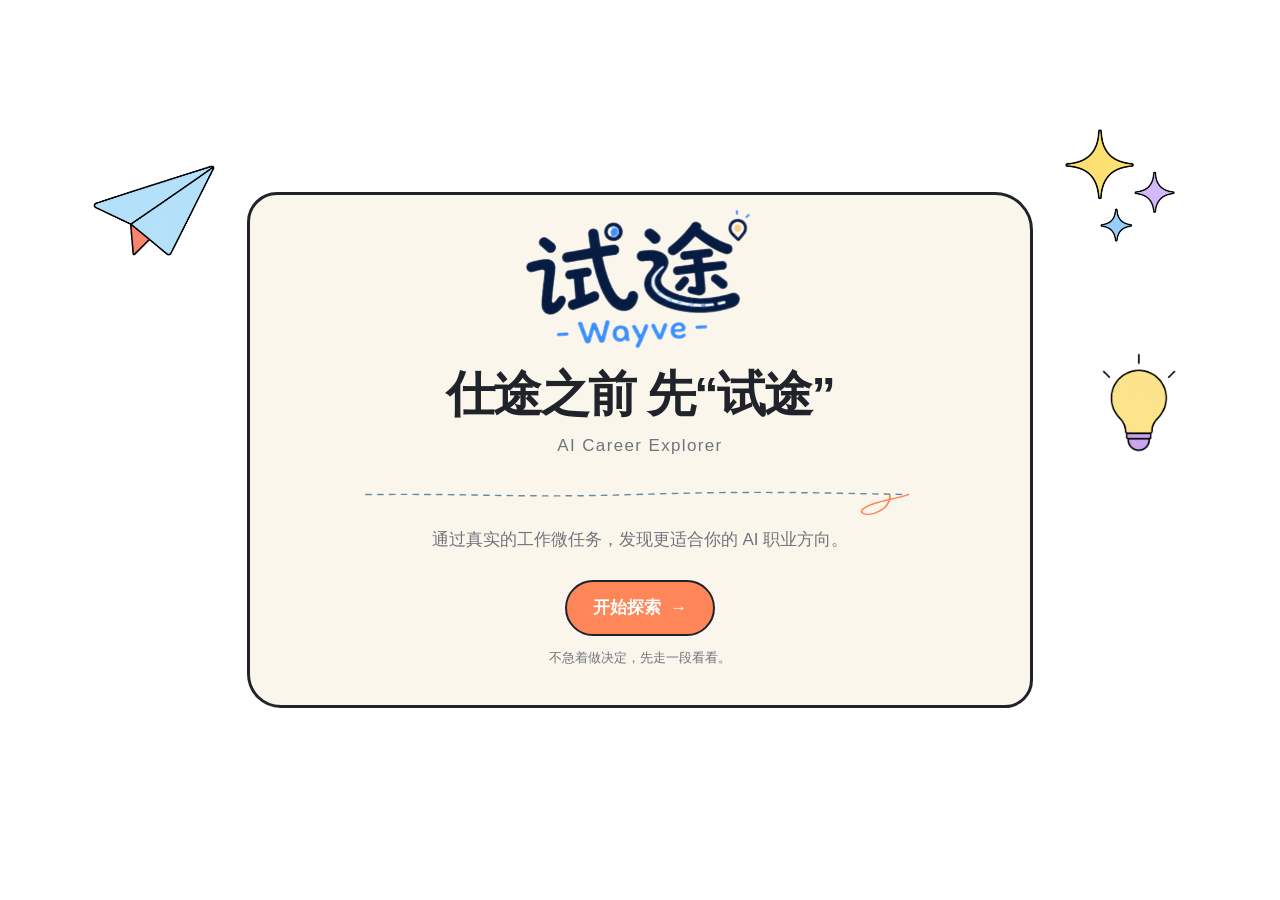
==== commit 027b9e96: "fix(front): refine profile flow and responsive questionnaire layout" ====
--- a/front/index.html
+++ b/front/index.html
@@ -18,7 +18,6 @@
         <p class="intro-wayve-sub">通过真实的工作微任务，发现更适合你的 AI 职业方向。</p>
         <div class="intro-wayve-actions"><button id="introEnterBtn" type="button">开始探索&nbsp;&nbsp;→</button><p>不急着做决定，先走一段看看。</p></div>
       </div>
-      <button id="introSkipBtn" class="intro-wayve-skip" type="button">跳过动画</button>
       <div class="intro-wayve-route" aria-hidden="true"><svg viewBox="0 0 1600 900" preserveAspectRatio="none"><path d="M800 500c130 0 280-30 310-110 30-80-70-130-195-95-155 40-235 160-295 305-60 150-200 250-380 230"/></svg></div>
     </section>
     <nav class="nav" aria-label="主导航"><button class="brand" data-nav="home" type="button" aria-label="返回首页"><img src="assets/report/brand.png" alt="试途" /></button><div class="links"><button class="active" data-nav="home" type="button">首页</button><button data-nav="roles" type="button">探索</button><button data-nav="growth" type="button">轨迹</button></div><button class="profile-trigger" id="profileBtn" type="button" aria-label="打开个人中心"><img src="assets/profile-avatar.jpg" alt="小途头像" /><span>小途</span></button></nav>
@@ -106,8 +105,13 @@
           </div>
         </div>
         <div class="options single-select" id="microtaskOptions"></div>
-        <div class="task-actions">
-          <button class="btn" id="microtaskNextBtn" type="button" disabled>下一题</button>
+        <div class="task-actions microtask-nav">
+          <button class="microtask-nav-btn" id="microtaskPrevBtn" type="button" aria-label="上一题" disabled>
+            <svg viewBox="0 0 24 24" aria-hidden="true"><path d="M19 12H7M7 12l4-4M7 12l4 4" /></svg>
+          </button>
+          <button class="microtask-nav-btn" id="microtaskNextBtn" type="button" aria-label="下一题" disabled>
+            <svg viewBox="0 0 24 24" aria-hidden="true"><path d="M5 12h12M17 12l-4-4M17 12l-4 4" /></svg>
+          </button>
         </div>
       </div>
     </section>
@@ -115,7 +119,11 @@
     <section class="screen" id="sceneSim" aria-label="情景模拟">
       <article class="scene-sim">
         <span class="scene-sim-badge" id="sceneSimBadge"></span>
-        <div class="scene-sim-art"><img id="sceneSimArt" alt="" /></div>
+        <div class="scene-sim-stage">
+          <button class="scene-sim-side-btn" id="sceneSimPrevBtn" type="button" data-action="scene-phase-prev" aria-label="上一步" hidden>上一步</button>
+          <div class="scene-sim-art"><img id="sceneSimArt" alt="" /></div>
+          <button class="scene-sim-side-btn" id="sceneSimNextBtn" type="button" data-action="scene-phase-next" aria-label="下一步" hidden>下一步</button>
+        </div>
         <div class="scene-sim-panel" id="sceneSimPanel" aria-live="polite"></div>
       </article>
     </section>
--- a/front/css/styles.css
+++ b/front/css/styles.css
@@ -491,7 +491,8 @@
     body, body * { font-family:"PingFang SC","PingFang TC",-apple-system,BlinkMacSystemFont,"Helvetica Neue",Arial,sans-serif !important; }
     *, *::before, *::after { box-shadow:none !important; }
     .bar > span { transition:width .18s ease; }
-    .btn:disabled { cursor:wait; opacity:.68; filter:saturate(.72); transform:rotate(-1deg); }
+    .btn:disabled { cursor:not-allowed; opacity:1; background:#d8d2ca; color:#817a74; border-color:#aaa29a; filter:none; transform:none; }
+    .btn:disabled:hover { background:#d8d2ca; color:#817a74; border-color:#aaa29a; filter:none; transform:none; }
     .entry-card:first-child { background:#ffe7d8; }
     .entry-card:last-child { background:#ddf4ef; }
     .fan-card:first-child { background:#ffe1a6; }
@@ -578,10 +579,10 @@
     @media (max-width:700px) { .home-hero-lower-illustration { bottom:20px; width:760px; max-width:none; } }
     @media (max-width:950px) { .landing-head { width:min(690px,72vw); top:7%; }.career-scene { width:94vw; }.tag-a { left:3%; }.tag-b { right:3%; }.tag-c { left:1%; }.tag-e { right:2%; }.hero-plane { left:1%; }.hero-sparkles { left:53%; } }
     @media (max-width:700px) { .reference-hero-html { min-height:760px; overflow:auto; }.landing-head { top:44px; width:calc(100% - 36px); }.landing-head h1 { font-size:34px; }.landing-head > p { font-size:13px; }.landing-head small { font-size:12px; }.career-scene { bottom:20px; width:650px; max-width:128vw; height:260px; transform:translateX(-50%) scale(.82); transform-origin:bottom center; }.career-tag { min-width:0; max-width:145px; padding:8px 10px; font-size:11px; }.tag-a { top:405px; left:14px; }.tag-b { top:420px; right:12px; }.tag-c { left:7px; bottom:210px; }.tag-d { left:37%; bottom:148px; }.tag-e { right:5px; bottom:135px; }.hero-plane { top:310px; left:6px; width:115px; }.hero-sparkles { top:410px; left:49%; width:70px; }.cloud-one { display:none; }.cloud-two { top:470px; right:5px; }.landing-path { display:none; } }
-    @media (max-width:1100px) { .landing-scroll-cue { left:auto; right:3%; bottom:22%; transform:none; animation-name:landingScrollCueEdge; } }
+    @media (max-width:1100px) { .landing-scroll-cue { left:50%; right:auto; bottom:22%; transform:translateX(-50%); animation-name:landingScrollCue; } }
     @media (min-width:701px) and (max-width:800px) { .landing-scroll-cue { left:50%; right:auto; bottom:1%; transform:translateX(-50%); animation-name:landingScrollCue; } }
     @media (max-width:700px) { .landing-scroll-cue { left:50%; right:auto; bottom:1%; transform:translateX(-50%); animation-name:landingScrollCue; } }
-    #profile1 .form,#profile2 .form,#profile3 .form { max-width:980px; min-height:590px; margin-top:-18px; padding:100px 46px 68px; overflow:visible; background:transparent url("../assets/wide-sticky-note.svg") center / 100% 100% no-repeat; border:0; border-radius:0; box-shadow:none; }
+    #profile1 .form,#profile2 .form,#profile3 .form { max-width:980px; min-height:590px; margin-top:-18px; padding:100px 46px 68px; overflow:visible; background:transparent; border:0; border-image-source:url("../assets/wide-sticky-note.svg"); border-image-slice:114 104 94 42 fill; border-image-width:90px 90px 90px 36px; border-image-repeat:stretch; border-radius:0; box-shadow:none; }
     #profile1 .form::before,#profile2 .form::before,#profile3 .form::before,#profile1 .form::after,#profile2 .form::after,#profile3 .form::after { content:none; }
     #profile1 .form .form-actions,#profile2 .form .form-actions,#profile3 .form .form-actions { position:relative; z-index:1; margin-top:38px; padding-right:42px; }
     @media (max-width:850px) { #profile1 .form,#profile2 .form,#profile3 .form { min-height:0; padding:88px 24px 62px; } #profile1 .form::before,#profile2 .form::before,#profile3 .form::before { width:190px; left:calc(50% - 95px); } }
@@ -627,6 +628,11 @@
 
     /* Microtask workspace: adapted from Figma node 132:878. */
     :is(#choice,#ranking,#category,#evidence,#open) { --microtask-shift-x:clamp(40px,5vw,80px); }
+    #choice {
+      --mts:1.2;
+      --microtask-content-width:min(900px,64vw);
+      --microtask-half-width:min(450px,32vw);
+    }
     :is(#previewNotice,#choice,#ranking,#category,#evidence,#open,#analyze2) { position:relative; isolation:isolate; padding:0 clamp(28px,6vw,90px) 40px; overflow-y:auto; background:#fff; }
     :is(#previewNotice,#choice,#ranking,#category,#evidence,#open,#analyze2)::before { content:""; position:absolute; z-index:-1; top:50%; left:50%; width:min(1380px,100vw); aspect-ratio:1280 / 679; transform:translate(-50%,-46%); background:url("../assets/microtask-laptop-clean.jpg") center / contain no-repeat; pointer-events:none; }
     :is(#previewNotice,#choice,#ranking,#category,#evidence,#open,#analyze2) > * { position:relative; z-index:1; }
@@ -662,14 +668,91 @@
     }
 
     /* Desktop task content sits inside the laptop screen rather than on top of it. */
+    #choice .microtask-nav { gap:16px; margin-top:calc(14px * var(--mts)); }
+    .microtask-nav-btn {
+      width:52px;
+      height:52px;
+      border-radius:50%;
+      border:2.5px solid #7bc96f;
+      background:#fff;
+      display:grid;
+      place-items:center;
+      padding:0;
+      min-width:0;
+      transition:background .18s ease,border-color .18s ease,box-shadow .18s ease;
+    }
+    .microtask-nav-btn svg {
+      width:22px;
+      height:22px;
+      stroke:#6fb863;
+      fill:none;
+      stroke-width:2.25;
+      stroke-linecap:round;
+      stroke-linejoin:round;
+    }
+    .microtask-nav-btn:hover:not(:disabled) {
+      background:#a7dd9d;
+      border-color:#6fb863;
+      box-shadow:0 0 0 4px rgba(167,221,157,.35);
+    }
+    .microtask-nav-btn:hover:not(:disabled) svg { stroke:#fff; }
+    .microtask-nav-btn:disabled { opacity:.32; cursor:not-allowed; }
+
     @media (min-width:851px) {
       :is(#previewNotice,#choice,#ranking,#category,#evidence,#open)::before { top:-58px; width:min(1560px,104vw); transform:translateX(-50%); }
-      :is(#choice,#ranking,#category,#evidence,#open) .task-top { width:min(740px,52vw); margin:clamp(84px,11vh,112px) auto 10px; margin-left:calc(50% - min(370px,26vw) + var(--microtask-shift-x,0px)); margin-right:auto; padding:0 0 8px; border-bottom:1px solid rgba(32,35,42,.15); background:transparent; }
-      :is(#choice,#ranking,#category,#evidence,#open) .question,#category .question { width:min(740px,52vw); margin:0 auto 28px; margin-left:calc(50% - min(370px,26vw) + var(--microtask-shift-x,0px)); margin-right:auto; }
-      #choice .question-dropdown--chat .question-dropdown__meta { font-size:16px; }
+      #choice::before { top:-78px; width:min(1880px,118vw); }
+      :is(#choice,#ranking,#category,#evidence,#open) .task-top {
+        width:min(740px,52vw);
+        margin:clamp(84px,11vh,112px) auto 10px;
+        margin-left:calc(50% - min(370px,26vw) + var(--microtask-shift-x,0px));
+        margin-right:auto;
+        padding:0 0 8px;
+        border-bottom:1px solid rgba(32,35,42,.15);
+        background:transparent;
+      }
+      #choice .task-top {
+        width:var(--microtask-content-width);
+        margin:clamp(92px,12vh,124px) auto 12px;
+        margin-left:calc(50% - var(--microtask-half-width) + var(--microtask-shift-x,0px));
+        margin-right:auto;
+      }
+      :is(#choice,#ranking,#category,#evidence,#open) .question,#category .question {
+        width:min(740px,52vw);
+        margin:0 auto 28px;
+        margin-left:calc(50% - min(370px,26vw) + var(--microtask-shift-x,0px));
+        margin-right:auto;
+      }
+      #choice .question {
+        width:var(--microtask-content-width);
+        margin:0 auto 32px;
+        margin-left:calc(50% - var(--microtask-half-width) + var(--microtask-shift-x,0px));
+        margin-right:auto;
+      }
+      #choice .task-top h3 { font-size:calc(18px * var(--mts)); }
+      #choice .subtitle { font-size:calc(16px * var(--mts)); }
+      #choice .question-dropdown--chat .question-dropdown__meta { font-size:calc(17px * var(--mts)); }
+      #choice .question-dropdown__hint { font-size:calc(13px * var(--mts)); }
+      #choice .scenario {
+        font-size:calc(15px * var(--mts));
+        padding:calc(14px * var(--mts)) calc(16px * var(--mts));
+        margin:calc(12px * var(--mts)) 0 calc(20px * var(--mts));
+      }
+      #choice #microtaskPrompt {
+        font-size:calc(28px * var(--mts));
+        line-height:1.28;
+        margin-bottom:calc(10px * var(--mts));
+      }
+      #choice .options { gap:calc(12px * var(--mts)); margin:calc(18px * var(--mts)) 0 calc(22px * var(--mts)); }
+      #choice .option {
+        font-size:calc(15px * var(--mts));
+        min-height:calc(52px * var(--mts));
+        padding:calc(12px * var(--mts)) calc(16px * var(--mts));
+      }
       :is(#choice,#ranking,#category,#evidence,#open) .question-dropdown { border-color:#e5f2e8; }
       :is(#choice,#ranking,#category,#evidence,#open) .options { margin:16px 0 20px; }
-      :is(#choice,#ranking,#category,#evidence,#open) .option,:is(#choice,#ranking,#category,#evidence,#open) .sort-item,:is(#choice,#ranking,#category,#evidence,#open) .match-item { min-height:48px; padding:10px 14px; }
+      :is(#choice,#ranking,#category,#evidence,#open) .option,
+      :is(#choice,#ranking,#category,#evidence,#open) .sort-item,
+      :is(#choice,#ranking,#category,#evidence,#open) .match-item { min-height:48px; padding:10px 14px; }
       :is(#choice,#ranking,#category,#evidence,#open) .task-actions { margin-top:12px; }
       #previewNotice .form { width:min(700px,52vw); margin:clamp(116px,15vh,150px) auto 0 !important; }
     }
@@ -698,14 +781,13 @@
     }
     #profile1 .form,#profile2 .form,#profile3 .form {
       width:min(980px,100%);
-      height:min(680px,calc(100dvh - 144px));
       min-height:0;
       margin:0;
       padding:clamp(74px,8vh,92px) clamp(30px,4vw,46px) clamp(42px,5vh,56px);
-      overflow:hidden;
-      transform:translateY(clamp(-72px,-6vh,-42px));
-    }
-    #profile1 .form .field,#profile2 .form .field,#profile3 .form .field { margin:14px 0; }
+      overflow:visible;
+      transform:none;
+    }
+    #profile1 .form .field,#profile2 .form .field,#profile3 .form .field { margin:14px 0 0; }
     #profile1 .form h1,#profile2 .form h1,#profile3 .form h1 {
       max-width:360px;
       font-size:clamp(26px,2.25vw,30px);
@@ -713,7 +795,7 @@
     #profile1 .form textarea,#profile2 .form textarea,#profile3 .form textarea { min-height:82px; }
     #profile1 .form .form-actions,#profile2 .form .form-actions,#profile3 .form .form-actions { margin-top:18px; }
     @media (max-height:800px) {
-      #profile1 .form,#profile2 .form,#profile3 .form { height:calc(100dvh - 122px); padding-top:62px; padding-bottom:32px; }
+      #profile1 .form,#profile2 .form,#profile3 .form { padding-top:62px; padding-bottom:32px; }
       #profile1 .form h1,#profile2 .form h1,#profile3 .form h1 { font-size:clamp(24px,2.25vw,28px); margin-bottom:6px; }
       #profile1 .form .subtitle,#profile2 .form .subtitle,#profile3 .form .subtitle { font-size:14px; margin-bottom:8px; }
       #profile1 .form .field,#profile2 .form .field,#profile3 .form .field { margin:10px 0; }
@@ -724,7 +806,7 @@
     @media (max-width:850px) {
       :is(#profile1,#profile2,#profile3) { padding:16px; }
       :is(#profile1,#profile2,#profile3) .page-top { top:16px; left:18px; right:18px; font-size:12px; }
-      #profile1 .form,#profile2 .form,#profile3 .form { width:100%; height:calc(100dvh - 100px); padding:68px 24px 26px; }
+      #profile1 .form,#profile2 .form,#profile3 .form { width:100%; padding:68px 24px 26px; }
     }
 
     /* Figma node 108:561 — 轨迹页 */
@@ -998,6 +1080,7 @@
       overflow:hidden;
     }
     .scene-sim {
+      --sts:1.18;
       position:relative;
       width:100%;
       height:100%;
@@ -1010,27 +1093,67 @@
       z-index:3;
       top:clamp(18px,3vh,32px);
       left:clamp(24px,6vw,107px);
-      padding:6px 22px;
+      padding:calc(6px * var(--sts)) calc(22px * var(--sts));
       border-radius:70px;
       color:#fff;
-      font-size:clamp(16px,1.6vw,24px);
+      font-size:calc(clamp(16px,1.6vw,24px) * var(--sts));
       font-weight:600;
       line-height:1.35;
     }
     .scene-sim-badge--green { background:#c1d8b0; }
     .scene-sim-badge--orange { background:#fecd86; }
     .scene-sim-badge--purple { background:#bdb0d8; }
+    .scene-sim-stage {
+      position:absolute;
+      z-index:2;
+      inset:clamp(48px,7vh,92px) clamp(12px,2.5vw,48px) clamp(200px,26vh,280px);
+      display:flex;
+      align-items:center;
+      justify-content:center;
+      gap:clamp(10px,1.8vw,28px);
+    }
+    .scene-sim-side-btn {
+      flex-shrink:0;
+      z-index:5;
+      min-width:calc(168px * var(--sts));
+      height:calc(44px * var(--sts));
+      padding:0 calc(20px * var(--sts));
+      border-radius:999px;
+      border:2px solid #aac393;
+      background:#aac393;
+      color:#fff;
+      font-size:calc(14px * var(--sts));
+      font-weight:700;
+      white-space:nowrap;
+      display:inline-flex;
+      align-items:center;
+      justify-content:center;
+    }
+    .scene-sim-side-btn:hover:not(:disabled) {
+      background:#9ab884;
+      border-color:#9ab884;
+    }
+    .scene-sim-side-btn:disabled {
+      opacity:.32;
+      cursor:not-allowed;
+    }
+    .scene-sim-side-btn[hidden] {
+      display:none;
+    }
     .scene-sim-art {
-      position:absolute;
-      inset:clamp(70px,10vh,113px) clamp(16px,4vw,80px) clamp(150px,18vh,200px);
+      flex:0 0 auto;
+      width:min(72vw,1100px);
+      height:100%;
+      max-height:min(52vh,620px);
       display:flex;
       align-items:center;
       justify-content:center;
       pointer-events:none;
     }
     .scene-sim-art img {
-      max-width:100%;
-      max-height:100%;
+      display:block;
+      width:100%;
+      height:100%;
       object-fit:contain;
       object-position:center bottom;
     }
@@ -1039,10 +1162,10 @@
       z-index:4;
       left:50%;
       bottom:clamp(16px,3vh,36px);
-      width:min(1298px,calc(100% - 48px));
-      min-height:130px;
-      max-height:min(42vh,320px);
-      padding:20px clamp(20px,3vw,36px) 18px;
+      width:min(1420px,calc(100% - 40px));
+      min-height:calc(130px * var(--sts));
+      max-height:min(46vh,380px);
+      padding:calc(20px * var(--sts)) calc(36px * var(--sts)) calc(18px * var(--sts));
       border-radius:158px;
       background:rgba(255,255,255,.72);
       box-shadow:0 4px 4px rgba(188,188,188,.25), inset 0 4px 4px rgba(206,206,206,.25);
@@ -1050,7 +1173,7 @@
       transform:translateX(-50%);
     }
     .scene-sim-panel-inner {
-      max-width:920px;
+      max-width:calc(920px * var(--sts));
       margin:0 auto;
     }
     .scene-sim-head {
@@ -1062,42 +1185,42 @@
       font-weight:700;
     }
     .scene-sim-time {
-      padding:4px 10px;
+      padding:calc(4px * var(--sts)) calc(10px * var(--sts));
       border-radius:8px;
       background:#f3f2f7;
-      font-size:13px;
+      font-size:calc(13px * var(--sts));
       color:#7a7873;
     }
     .scene-sim-title {
-      font-size:clamp(16px,1.4vw,20px);
+      font-size:calc(clamp(16px,1.4vw,20px) * var(--sts));
     }
     .scene-sim-context {
-      margin:0 0 12px;
+      margin:0 0 calc(12px * var(--sts));
       color:#5a5752;
-      font-size:14px;
+      font-size:calc(14px * var(--sts));
       line-height:1.55;
     }
     .scene-sim-messages {
       display:grid;
-      gap:8px;
-      margin:0 0 14px;
+      gap:calc(8px * var(--sts));
+      margin:0 0 calc(14px * var(--sts));
     }
     .scene-sim-message {
-      padding:10px 14px;
+      padding:calc(10px * var(--sts)) calc(14px * var(--sts));
       border-radius:14px;
       background:#f6fff6;
       border:1px solid #e5f2e8;
-      font-size:14px;
+      font-size:calc(14px * var(--sts));
       line-height:1.45;
       color:#2e2d2b;
       display:flex;
       align-items:baseline;
-      gap:8px;
+      gap:calc(8px * var(--sts));
       flex-wrap:wrap;
     }
     .scene-sim-message-speaker {
       flex-shrink:0;
-      font-size:12px;
+      font-size:calc(12px * var(--sts));
       font-weight:700;
       color:#779d56;
     }
@@ -1106,23 +1229,23 @@
       min-width:0;
     }
     .scene-sim-question {
-      margin:0 0 12px;
-      font-size:15px;
+      margin:0 0 calc(12px * var(--sts));
+      font-size:calc(15px * var(--sts));
       font-weight:700;
       color:#2e2d2b;
     }
     .scene-sim-options {
       display:grid;
-      gap:8px;
-      margin-bottom:12px;
+      gap:calc(8px * var(--sts));
+      margin-bottom:calc(12px * var(--sts));
     }
     .scene-sim-option {
       border:1.5px solid #e5f2e8;
       border-radius:12px;
       background:#fff;
-      padding:12px 14px;
+      padding:calc(12px * var(--sts)) calc(14px * var(--sts));
       text-align:left;
-      font-size:14px;
+      font-size:calc(14px * var(--sts));
       line-height:1.45;
       color:#2e2d2b;
       cursor:pointer;
@@ -1136,30 +1259,38 @@
     }
     .scene-sim-custom label {
       display:block;
-      margin-bottom:6px;
-      font-size:13px;
+      margin-bottom:calc(6px * var(--sts));
+      font-size:calc(13px * var(--sts));
       font-weight:700;
       color:#5a5752;
     }
     .scene-sim-custom textarea {
       width:100%;
-      min-height:64px;
-      max-height:100px;
-      padding:10px 12px;
+      min-height:calc(64px * var(--sts));
+      max-height:calc(100px * var(--sts));
+      padding:calc(10px * var(--sts)) calc(12px * var(--sts));
       border:1.5px solid #e5f2e8;
       border-radius:12px;
       background:#fff;
       resize:vertical;
-      font-size:14px;
+      font-size:calc(14px * var(--sts));
       line-height:1.45;
     }
     .scene-sim-actions {
       display:flex;
-      justify-content:flex-end;
-      gap:10px;
-      margin-top:14px;
+      justify-content:space-between;
+      align-items:center;
+      gap:calc(12px * var(--sts));
+      margin-top:calc(14px * var(--sts));
+    }
+    .scene-sim-actions-start {
+      display:flex;
+      align-items:center;
+      min-width:0;
     }
     .scene-sim-actions .btn {
+      flex-shrink:0;
+      margin-left:auto;
       min-width:140px;
       border-radius:999px;
       background:#aac393;
@@ -1167,20 +1298,23 @@
       color:#fff;
       font-weight:700;
     }
+    .scene-sim-actions-start:not(:empty) + .btn {
+      margin-left:0;
+    }
     .scene-sim-placeholder h3 {
-      margin:0 0 8px;
-      font-size:18px;
+      margin:0 0 calc(8px * var(--sts));
+      font-size:calc(18px * var(--sts));
       color:#2e2d2b;
     }
     .scene-sim-placeholder p {
       margin:0;
       color:#7a7873;
-      font-size:14px;
+      font-size:calc(14px * var(--sts));
       line-height:1.55;
     }
     .scene-sim-step {
-      margin:0 0 10px;
-      font-size:12px;
+      margin:0 0 calc(10px * var(--sts));
+      font-size:calc(12px * var(--sts));
       font-weight:700;
       color:#aac393;
       letter-spacing:.04em;
@@ -1188,7 +1322,7 @@
     .scene-sim-panel-inner--phased {
       display:flex;
       flex-direction:column;
-      min-height:0;
+      min-height:min(38vh,320px);
     }
     .scene-sim-phase-nav {
       display:flex;
@@ -1247,25 +1381,25 @@
       padding-right:4px;
     }
     .scene-sim-phase-label {
-      margin:0 0 8px;
-      font-size:12px;
+      margin:0 0 calc(8px * var(--sts));
+      font-size:calc(12px * var(--sts));
       font-weight:700;
       letter-spacing:.06em;
       text-transform:uppercase;
       color:#aac393;
     }
     .scene-sim-question--solo {
-      margin:4px 0 0;
-      font-size:clamp(16px,1.5vw,18px);
+      margin:0;
+      font-size:calc(clamp(16px,1.5vw,18px) * var(--sts));
       line-height:1.55;
     }
     .scene-sim-ghost {
       border:1.5px solid #e5f2e8;
       border-radius:999px;
       background:#fff;
-      padding:10px 18px;
+      padding:calc(10px * var(--sts)) calc(18px * var(--sts));
       color:#5a5752;
-      font-size:14px;
+      font-size:calc(14px * var(--sts));
       font-weight:600;
       cursor:pointer;
     }
@@ -1273,10 +1407,21 @@
     @media (max-width:900px) {
       .scene-sim-panel {
         border-radius:24px;
-        max-height:min(48vh,360px);
+        max-height:min(52vh,400px);
+      }
+      .scene-sim-stage {
+        inset:56px 6px 200px;
+        gap:6px;
+      }
+      .scene-sim-side-btn {
+        min-width:152px;
+        height:40px;
+        padding:0 16px;
+        font-size:13px;
       }
       .scene-sim-art {
-        inset:64px 12px 180px;
+        width:min(68vw,900px);
+        max-height:min(48vh,520px);
       }
     }
     @media (max-width:700px) {
